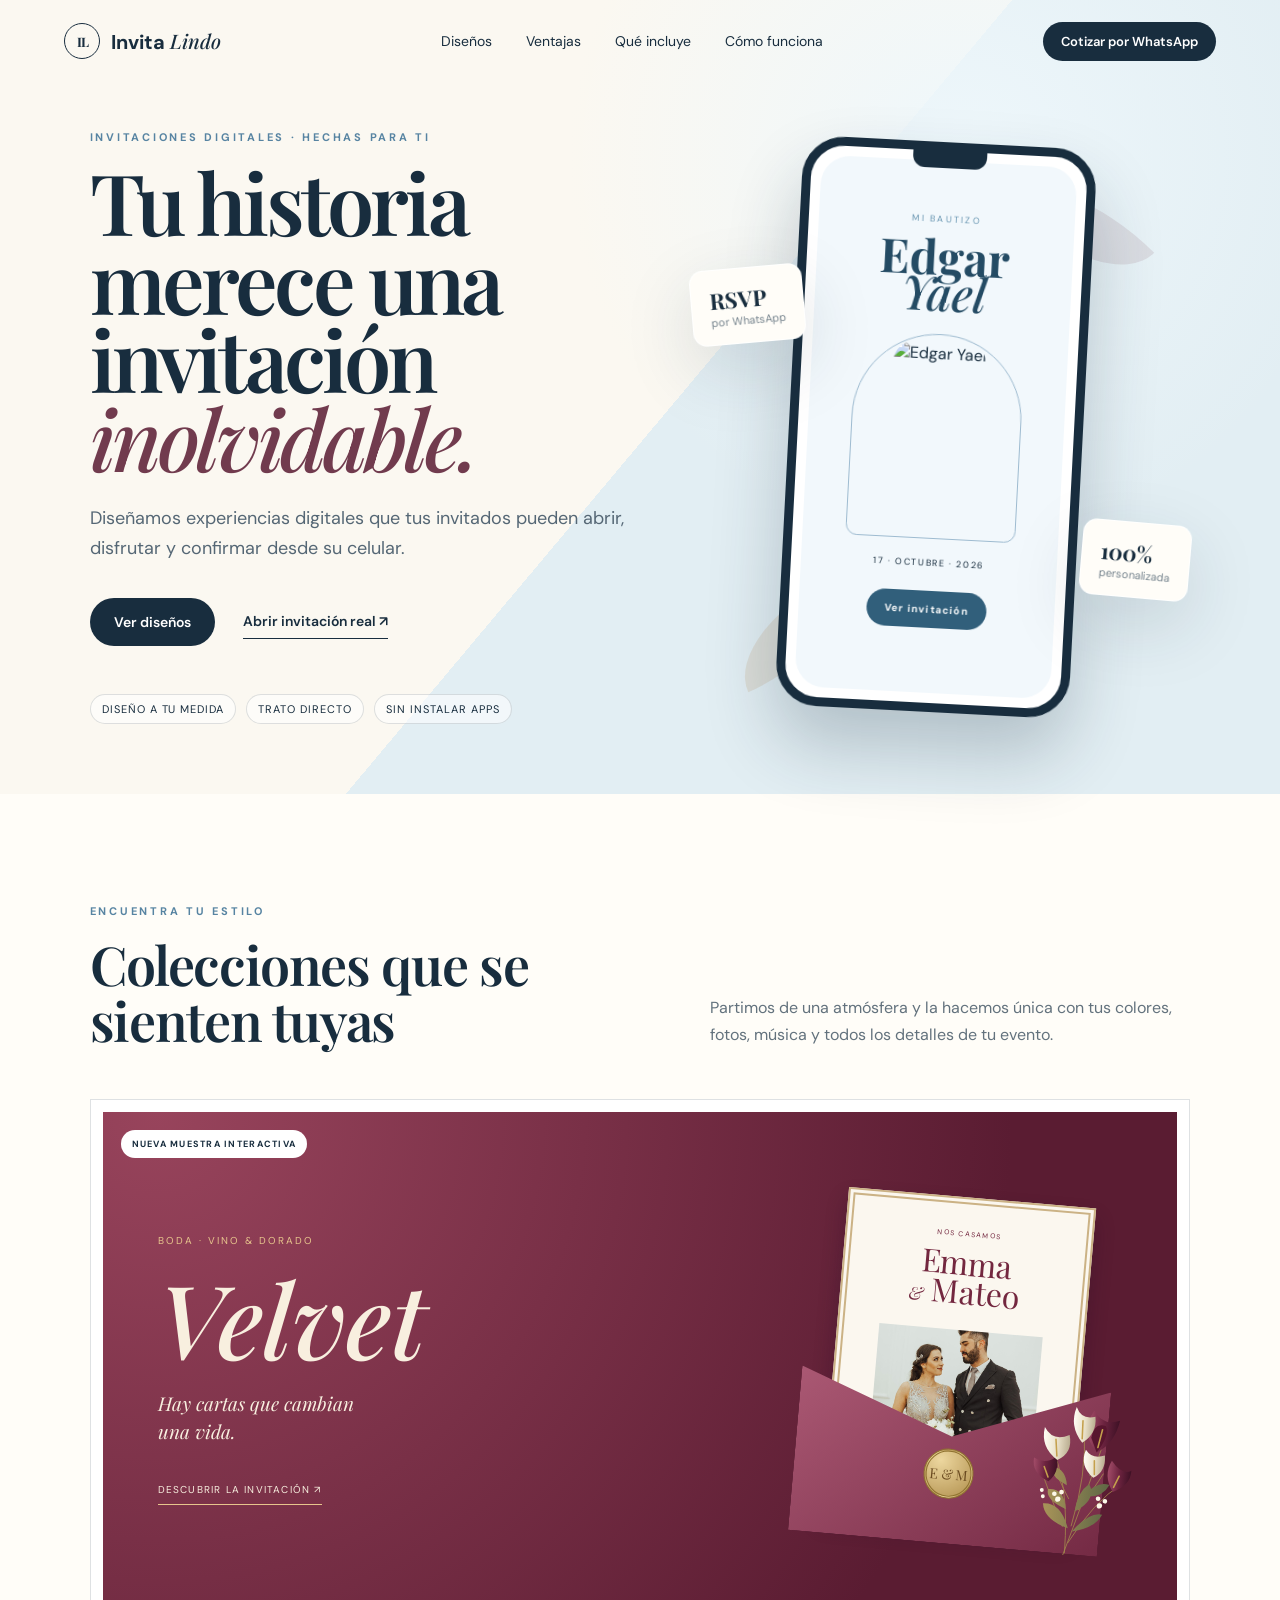
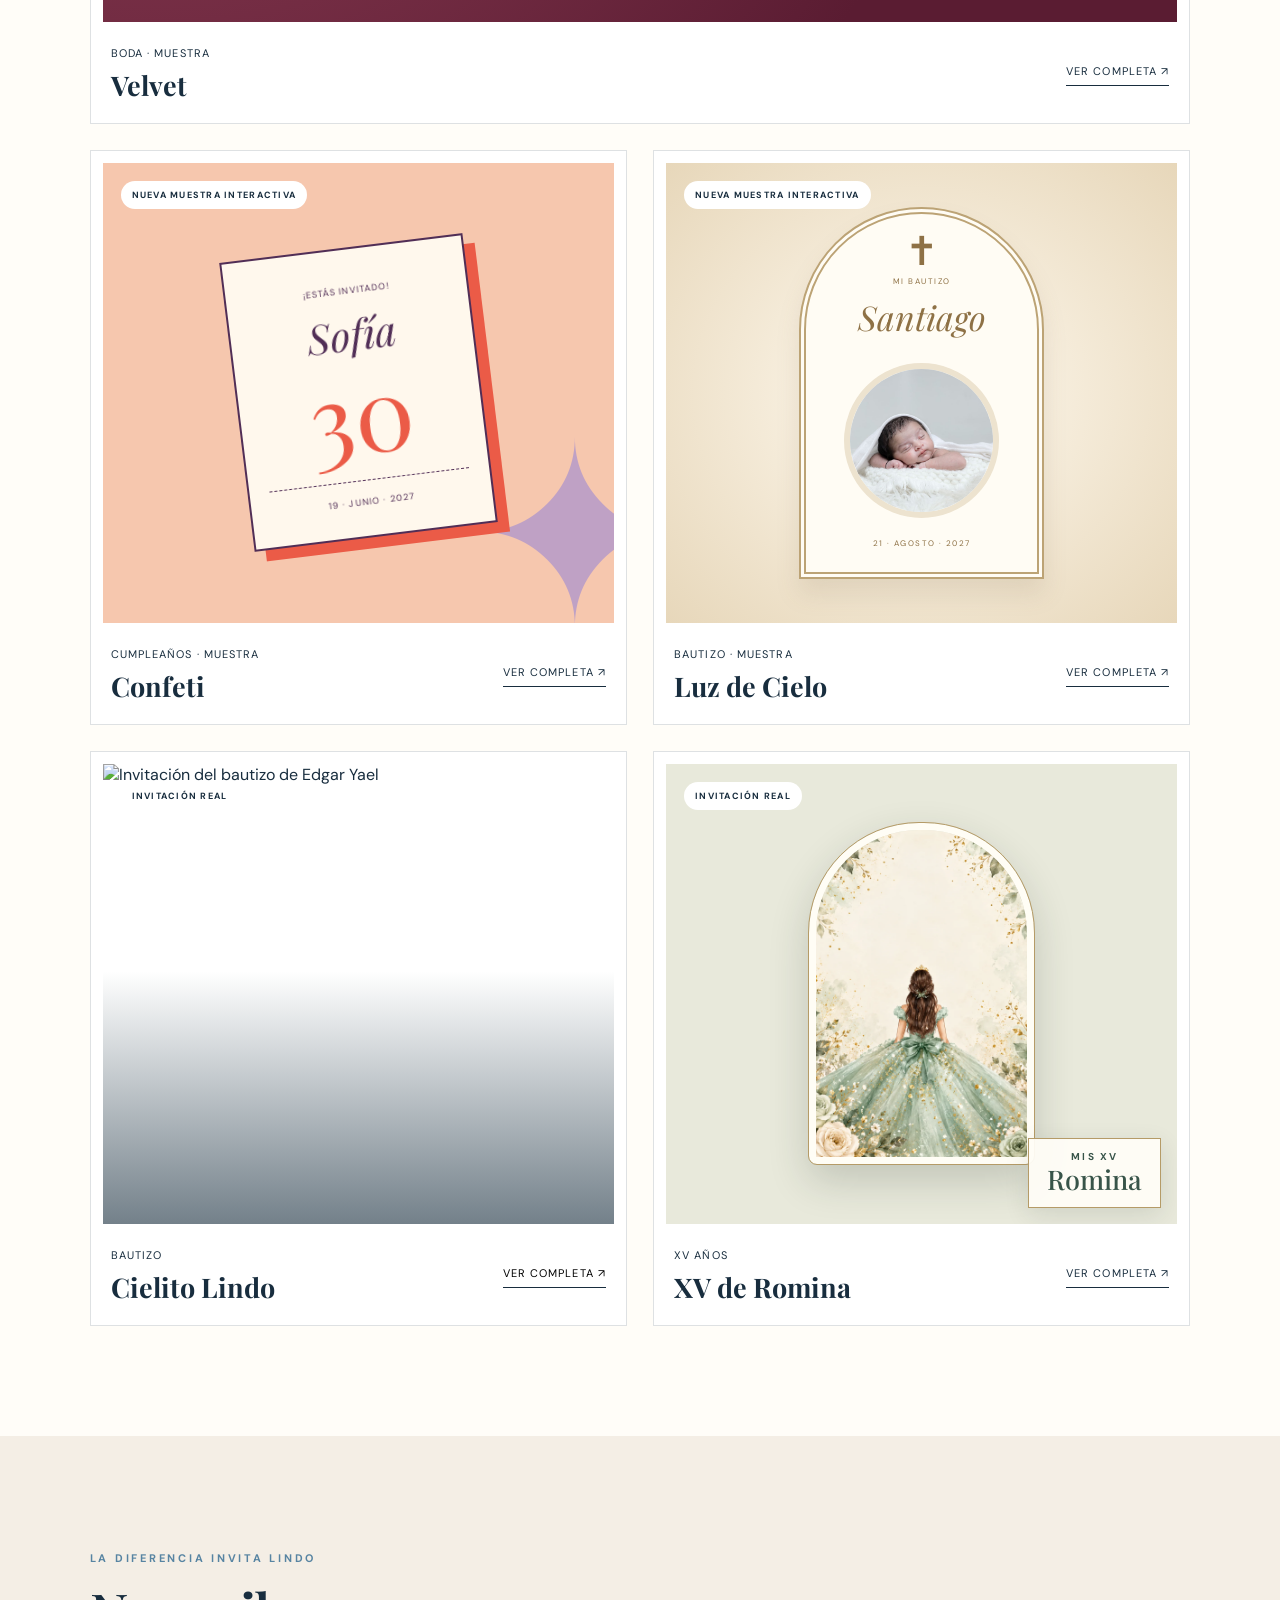
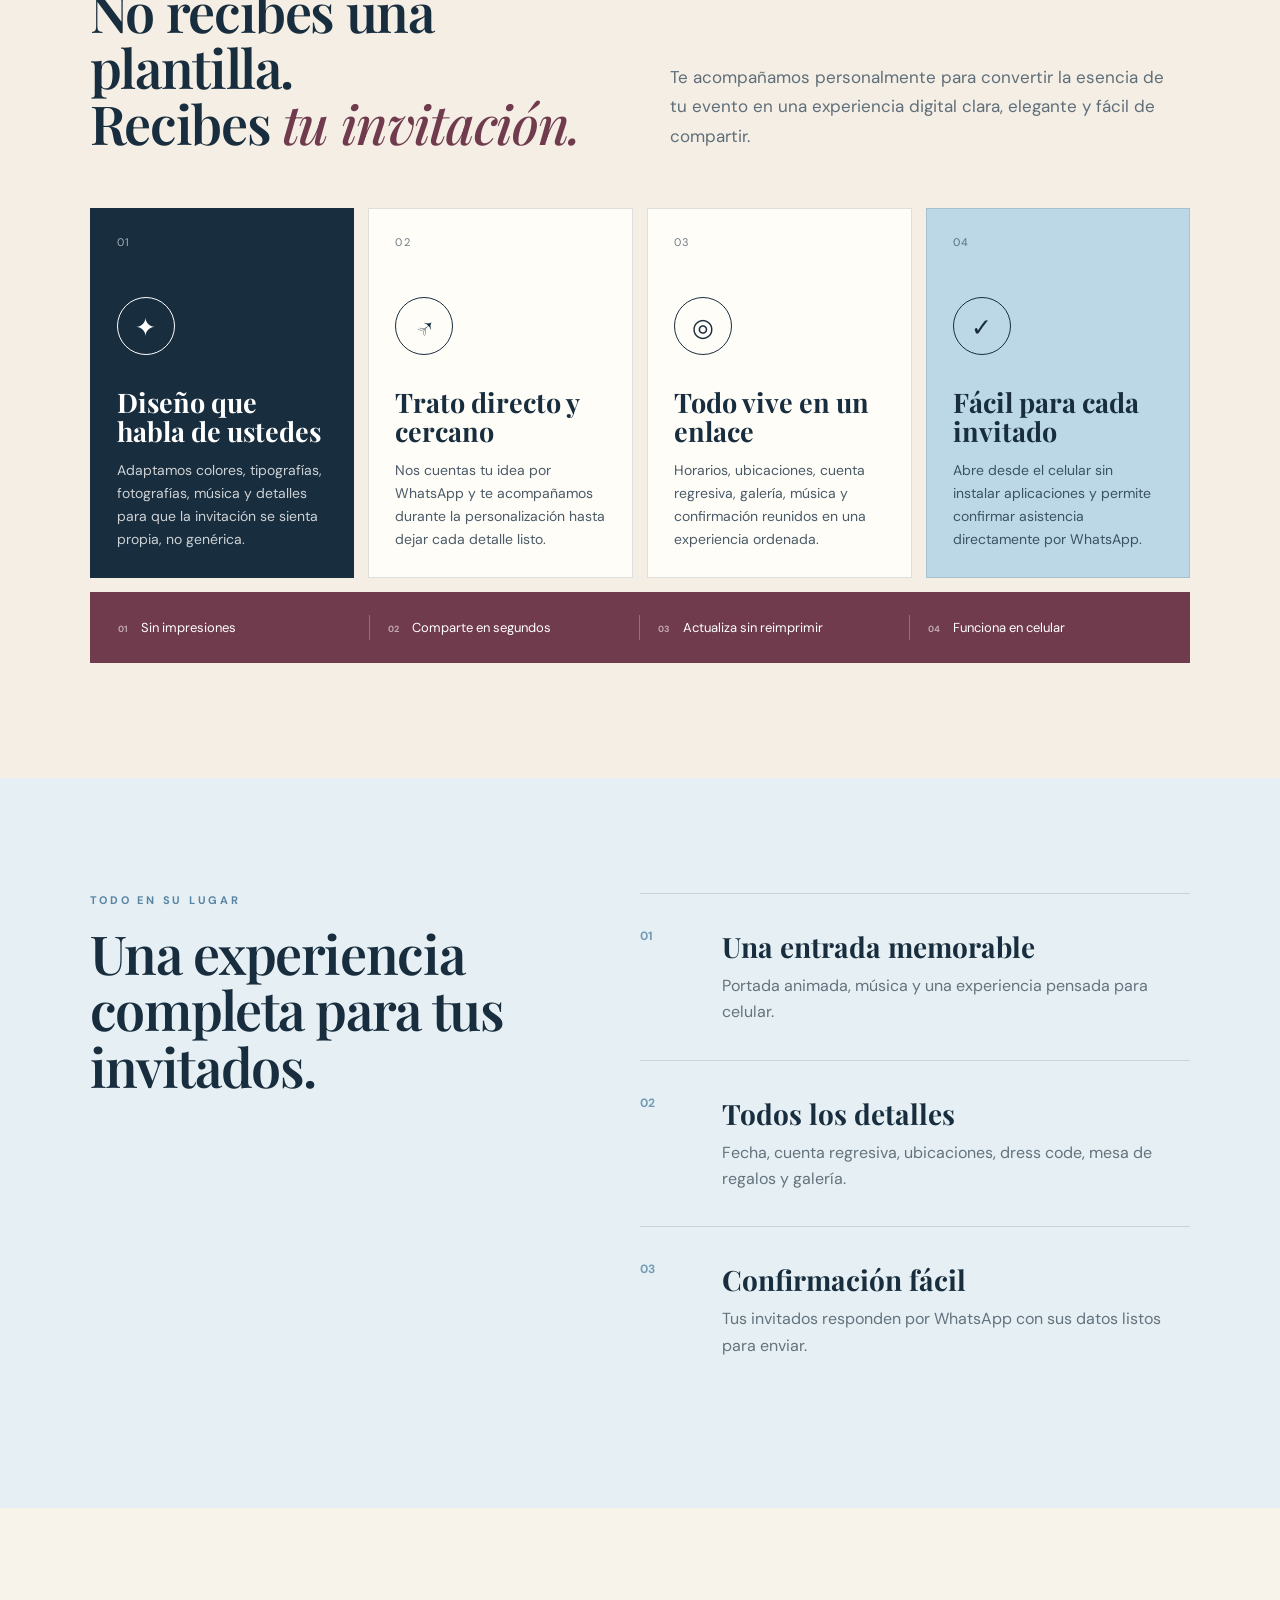
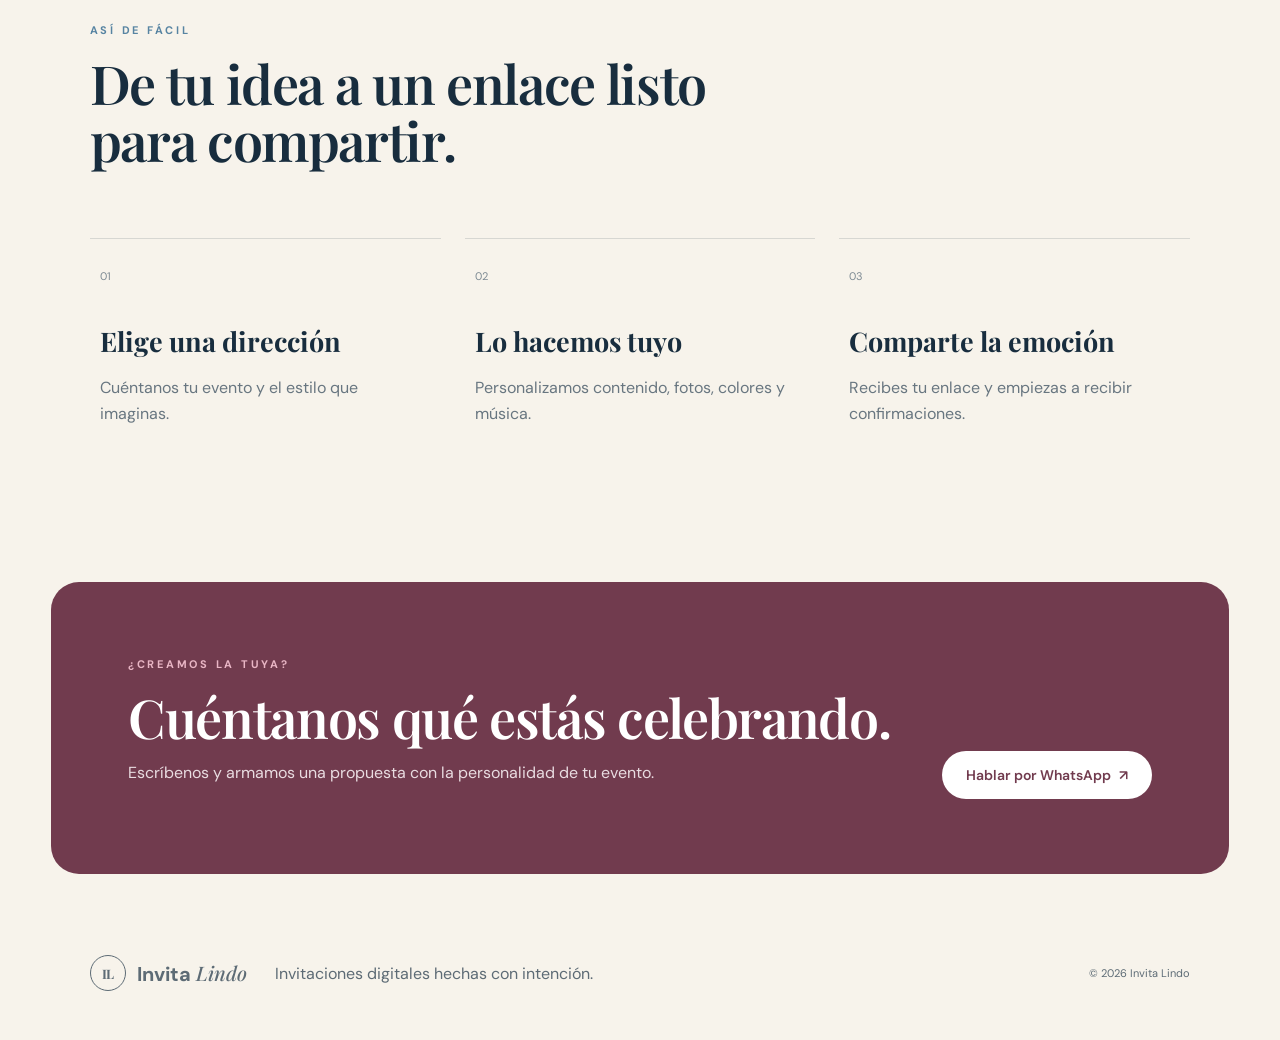
==== index.html @ 6ffdebc2 "Mejora contraste de la etiqueta del diseño Velvet" ====
<!doctype html>
<html lang="es">
<head>
  <meta charset="utf-8">
  <meta name="viewport" content="width=device-width, initial-scale=1">
  <meta name="description" content="Invita Lindo crea invitaciones digitales personalizadas para bodas, bautizos, XV años y celebraciones especiales.">
  <title>Invita Lindo · Invitaciones digitales</title>
  <link rel="icon" type="image/svg+xml" href="data:image/svg+xml,%3Csvg xmlns='http://www.w3.org/2000/svg' viewBox='0 0 64 64'%3E%3Crect width='64' height='64' rx='32' fill='%23182d3e'/%3E%3Cpath d='M20 17v30M27 17h17M27 47h17M36 17v30' stroke='%23f7f3eb' stroke-width='5' stroke-linecap='round'/%3E%3C/svg%3E">
  <link rel="preconnect" href="https://fonts.googleapis.com">
  <link rel="preconnect" href="https://fonts.gstatic.com" crossorigin>
  <link href="https://fonts.googleapis.com/css2?family=DM+Sans:wght@400;500;600;700&family=Playfair+Display:ital,wght@0,600;1,500&display=swap" rel="stylesheet">
  <link rel="stylesheet" href="./styles.css?v=20261027b">
</head>
<body>
  <header class="topbar">
    <a class="brand" href="#inicio" aria-label="Invita Lindo, inicio">
      <span class="brand-mark" aria-hidden="true">IL</span>
      <span>Invita <em>Lindo</em></span>
    </a>
    <nav aria-label="Navegación principal">
      <a href="#colecciones">Diseños</a>
      <a href="#ventajas">Ventajas</a>
      <a href="#incluye">Qué incluye</a>
      <a href="#proceso">Cómo funciona</a>
    </nav>
    <a class="button button-small" href="https://wa.me/527291767841?text=Hola%20Invita%20Lindo%2C%20quiero%20informaci%C3%B3n%20sobre%20una%20invitaci%C3%B3n%20digital" target="_blank" rel="noreferrer">Cotizar por WhatsApp</a>
  </header>

  <main id="inicio">
    <section class="hero" aria-labelledby="hero-title">
      <div class="hero-copy">
        <p class="eyebrow">INVITACIONES DIGITALES · HECHAS PARA TI</p>
        <h1 id="hero-title">Tu historia merece una invitación <em>inolvidable.</em></h1>
        <p class="hero-text">Diseñamos experiencias digitales que tus invitados pueden abrir, disfrutar y confirmar desde su celular.</p>
        <div class="hero-actions">
          <a class="button" href="#colecciones">Ver diseños</a>
          <a class="text-link" href="https://invitalindo.com/BautizoEdgarYael/" target="_blank" rel="noreferrer">Abrir invitación real <span>↗</span></a>
        </div>
        <div class="trust-row" aria-label="Características principales">
          <span>Diseño a tu medida</span><span>Trato directo</span><span>Sin instalar apps</span>
        </div>
      </div>

      <div class="hero-stage" aria-label="Vista previa de una invitación digital">
        <div class="petal petal-one"></div><div class="petal petal-two"></div>
        <div class="phone-card">
          <div class="phone-speaker"></div>
          <div class="invite-screen">
            <img src="https://invitalindo.com/imagenes/decoracion/esquina-izquierda.png" alt="" class="corner-art">
            <p>MI BAUTIZO</p>
            <h2>Edgar<br><em>Yael</em></h2>
            <div class="mini-photo"><img src="https://invitalindo.com/imagenes/edgar.jpg" alt="Edgar Yael"></div>
            <small>17 · OCTUBRE · 2026</small>
            <button type="button" data-open-preview>Ver invitación</button>
          </div>
        </div>
        <div class="floating-note note-one"><strong>RSVP</strong><span>por WhatsApp</span></div>
        <div class="floating-note note-two"><strong>100%</strong><span>personalizada</span></div>
      </div>
    </section>

    <section class="collections" id="colecciones" aria-labelledby="collections-title">
      <div class="section-heading">
        <div><p class="eyebrow">ENCUENTRA TU ESTILO</p><h2 id="collections-title">Colecciones que se sienten tuyas</h2></div>
        <p>Partimos de una atmósfera y la hacemos única con tus colores, fotos, música y todos los detalles de tu evento.</p>
      </div>

      <div class="lookbook expanded-lookbook">
        <article class="design-card sample-velvet-card">
          <a class="card-image velvet-catalog" href="./BodaVelvet.html" aria-label="Abrir muestra de boda Velvet">
            <span class="live-badge">NUEVA MUESTRA INTERACTIVA</span>
            <div class="velvet-catalog-copy"><span>BODA · VINO &amp; DORADO</span><h4>Velvet</h4><p>Hay cartas que cambian una vida.</p><span class="catalog-link">DESCUBRIR LA INVITACIÓN ↗</span></div>
            <div class="mini-envelope"><div class="mini-letter"><small>NOS CASAMOS</small><strong>Emma<br><i>&amp;</i> Mateo</strong><img src="./muestra-velvet-pareja.jpg" alt="Pareja de novios de muestra" loading="lazy"><small>20 · 11 · 2027</small></div><div class="mini-pocket"></div><span class="mini-seal">E &amp; M</span><img class="mini-flowers" src="./muestra-floral-velvet.svg" alt=""></div>
          </a>
          <div class="card-copy"><div><span>Boda · Muestra</span><h3>Velvet</h3></div><a href="./BodaVelvet.html">Ver completa <span>↗</span></a></div>
        </article>
        <article class="design-card">
          <a class="card-image confeti-catalog" href="./CumpleConfeti.html" aria-label="Abrir muestra de cumpleaños Confeti"><span class="live-badge">NUEVA MUESTRA INTERACTIVA</span><div class="catalog-birthday-ticket"><small>¡ESTÁS INVITADO!</small><strong>Sofía</strong><b>30</b><span>19 · JUNIO · 2027</span></div><span class="catalog-star" aria-hidden="true">✦</span></a>
          <div class="card-copy"><div><span>Cumpleaños · Muestra</span><h3>Confeti</h3></div><a href="./CumpleConfeti.html">Ver completa <span>↗</span></a></div>
        </article>
        <article class="design-card">
          <a class="card-image luz-catalog" href="./BautizoLuz.html" aria-label="Abrir muestra de bautizo Luz de Cielo"><span class="live-badge">NUEVA MUESTRA INTERACTIVA</span><div class="catalog-arch"><span class="catalog-cross">✝</span><small>MI BAUTIZO</small><strong>Santiago</strong><img src="./muestra-bautizo-bebe.jpg" alt="Bebé de muestra" loading="lazy"><small>21 · AGOSTO · 2027</small></div></a>
          <div class="card-copy"><div><span>Bautizo · Muestra</span><h3>Luz de Cielo</h3></div><a href="./BautizoLuz.html">Ver completa <span>↗</span></a></div>
        </article>
        <article class="design-card">
          <div class="card-image baptism-card"><img src="https://invitalindo.com/imagenes/galeria7.jpg" alt="Invitación del bautizo de Edgar Yael" loading="lazy"><span class="live-badge">INVITACIÓN REAL</span></div>
          <div class="card-copy"><div><span>Bautizo</span><h3>Cielito Lindo</h3></div><button type="button" data-open-preview aria-label="Ver invitación Cielito Lindo">Ver completa <span>↗</span></button></div>
        </article>
        <article class="design-card">
          <div class="card-image romina-card"><img src="/XVRomina/assets/quince-verde.webp" alt="Ilustración de quinceañera con vestido verde" loading="lazy"><span class="live-badge">INVITACIÓN REAL</span><div class="romina-card-title"><span>MIS XV</span><strong>Romina</strong></div></div>
          <div class="card-copy"><div><span>XV años</span><h3>XV de Romina</h3></div><a href="https://invitalindo.com/XVRomina/" target="_blank" rel="noreferrer">Ver completa <span>↗</span></a></div>
        </article>
      </div>
    </section>

    <section class="advantage-section" id="ventajas" aria-labelledby="advantages-title">
      <div class="advantage-heading">
        <p class="eyebrow">LA DIFERENCIA INVITA LINDO</p>
        <h2 id="advantages-title">No recibes una plantilla.<br>Recibes <em>tu invitación.</em></h2>
        <p>Te acompañamos personalmente para convertir la esencia de tu evento en una experiencia digital clara, elegante y fácil de compartir.</p>
      </div>

      <div class="advantage-grid">
        <article class="advantage-card advantage-dark">
          <span class="advantage-number">01</span>
          <div class="advantage-symbol" aria-hidden="true">✦</div>
          <h3>Diseño que habla de ustedes</h3>
          <p>Adaptamos colores, tipografías, fotografías, música y detalles para que la invitación se sienta propia, no genérica.</p>
        </article>
        <article class="advantage-card">
          <span class="advantage-number">02</span>
          <div class="advantage-symbol" aria-hidden="true">↗</div>
          <h3>Trato directo y cercano</h3>
          <p>Nos cuentas tu idea por WhatsApp y te acompañamos durante la personalización hasta dejar cada detalle listo.</p>
        </article>
        <article class="advantage-card">
          <span class="advantage-number">03</span>
          <div class="advantage-symbol" aria-hidden="true">◎</div>
          <h3>Todo vive en un enlace</h3>
          <p>Horarios, ubicaciones, cuenta regresiva, galería, música y confirmación reunidos en una experiencia ordenada.</p>
        </article>
        <article class="advantage-card advantage-blue">
          <span class="advantage-number">04</span>
          <div class="advantage-symbol" aria-hidden="true">✓</div>
          <h3>Fácil para cada invitado</h3>
          <p>Abre desde el celular sin instalar aplicaciones y permite confirmar asistencia directamente por WhatsApp.</p>
        </article>
      </div>

      <div class="benefit-ribbon" aria-label="Beneficios adicionales">
        <span><b>01</b> Sin impresiones</span>
        <span><b>02</b> Comparte en segundos</span>
        <span><b>03</b> Actualiza sin reimprimir</span>
        <span><b>04</b> Funciona en celular</span>
      </div>
    </section>

    <section class="features" id="incluye">
      <div class="feature-intro"><p class="eyebrow">TODO EN SU LUGAR</p><h2>Una experiencia completa para tus invitados.</h2></div>
      <div class="feature-list">
        <article><b>01</b><div><h3>Una entrada memorable</h3><p>Portada animada, música y una experiencia pensada para celular.</p></div></article>
        <article><b>02</b><div><h3>Todos los detalles</h3><p>Fecha, cuenta regresiva, ubicaciones, dress code, mesa de regalos y galería.</p></div></article>
        <article><b>03</b><div><h3>Confirmación fácil</h3><p>Tus invitados responden por WhatsApp con sus datos listos para enviar.</p></div></article>
      </div>
    </section>

    <section class="process" id="proceso">
      <p class="eyebrow">ASÍ DE FÁCIL</p><h2>De tu idea a un enlace listo para compartir.</h2>
      <ol><li><span>01</span><h3>Elige una dirección</h3><p>Cuéntanos tu evento y el estilo que imaginas.</p></li><li><span>02</span><h3>Lo hacemos tuyo</h3><p>Personalizamos contenido, fotos, colores y música.</p></li><li><span>03</span><h3>Comparte la emoción</h3><p>Recibes tu enlace y empiezas a recibir confirmaciones.</p></li></ol>
    </section>

    <section class="contact" id="contacto">
      <div><p class="eyebrow">¿CREAMOS LA TUYA?</p><h2>Cuéntanos qué estás celebrando.</h2><p>Escríbenos y armamos una propuesta con la personalidad de tu evento.</p></div>
      <a class="button button-light" href="https://wa.me/527291767841?text=Hola%20Invita%20Lindo%2C%20quiero%20crear%20mi%20invitaci%C3%B3n%20digital" target="_blank" rel="noreferrer">Hablar por WhatsApp <span>↗</span></a>
    </section>
  </main>

  <footer><a class="brand" href="#inicio"><span class="brand-mark">IL</span><span>Invita <em>Lindo</em></span></a><p>Invitaciones digitales hechas con intención.</p><small>© 2026 Invita Lindo</small></footer>

  <dialog id="preview-dialog" aria-label="Vista previa de invitación">
    <div class="dialog-bar"><div><strong>Cielito Lindo</strong><span>Muestra real · Bautizo</span></div><a href="https://invitalindo.com/BautizoEdgarYael/" target="_blank" rel="noreferrer">Abrir aparte ↗</a><button type="button" data-close-preview aria-label="Cerrar">×</button></div>
    <iframe src="https://invitalindo.com/BautizoEdgarYael/" title="Invitación de bautizo de Edgar Yael" loading="lazy"></iframe>
  </dialog>
  <script src="./app.js"></script>
</body>
</html>
---- styles.css ----
:root{--ink:#182d3e;--blue:#6f9fbd;--sky:#dcecf5;--cream:#f7f3eb;--paper:#fffdf8;--wine:#713b4e;--gold:#bd9161;--line:rgba(24,45,62,.14);--shadow:0 24px 70px rgba(24,45,62,.15)}
*{box-sizing:border-box}html{scroll-behavior:smooth}body{margin:0;background:var(--cream);color:var(--ink);font-family:"DM Sans",sans-serif}a{color:inherit;text-decoration:none}button{font:inherit}.topbar{height:82px;display:flex;align-items:center;justify-content:space-between;padding:0 clamp(24px,5vw,78px);position:absolute;top:0;left:0;right:0;z-index:10}.brand{display:flex;align-items:center;gap:11px;font-weight:700;font-size:20px}.brand em{font-family:"Playfair Display",serif;font-weight:500}.brand-mark{display:grid;place-items:center;width:36px;height:36px;border:1px solid currentColor;border-radius:50%;font-family:"Playfair Display",serif;font-size:13px;letter-spacing:-1px}.topbar nav{display:flex;gap:34px;font-size:14px}.topbar nav a{border-bottom:1px solid transparent;padding:8px 0}.topbar nav a:hover{border-color:var(--ink)}.button{display:inline-flex;justify-content:center;align-items:center;gap:8px;border:0;border-radius:999px;padding:15px 24px;background:var(--ink);color:white;font-weight:600;font-size:14px;cursor:pointer;transition:.25s}.button:hover{transform:translateY(-2px);box-shadow:0 10px 25px rgba(24,45,62,.18)}.button-small{padding:11px 18px;font-size:13px}.hero{min-height:760px;padding:130px clamp(24px,7vw,110px) 70px;display:grid;grid-template-columns:minmax(0,1.04fr) minmax(400px,.96fr);align-items:center;gap:40px;background:radial-gradient(circle at 75% 20%,#eef7fb 0,transparent 34%),linear-gradient(130deg,#fbf8f1 0 52%,#e2eef3 52%)}.hero-copy{max-width:670px}.eyebrow{margin:0 0 18px;font-size:11px;font-weight:700;letter-spacing:.25em;color:#5784a2}.hero h1{font-family:"Playfair Display",serif;font-size:clamp(54px,6.6vw,98px);line-height:.93;letter-spacing:-.045em;margin:0 0 28px;font-weight:600}.hero h1 em{color:var(--wine);font-weight:500}.hero-text{font-size:18px;line-height:1.65;max-width:560px;color:#556775}.hero-actions{display:flex;align-items:center;gap:28px;margin-top:34px}.text-link{font-weight:600;font-size:14px;border-bottom:1px solid var(--ink);padding:8px 0}.trust-row{display:flex;gap:10px;flex-wrap:wrap;margin-top:48px}.trust-row span{font-size:11px;letter-spacing:.09em;text-transform:uppercase;border:1px solid var(--line);border-radius:999px;padding:7px 11px;background:rgba(255,255,255,.55)}.hero-stage{min-height:570px;display:grid;place-items:center;position:relative}.phone-card{width:294px;height:570px;border:9px solid var(--ink);border-radius:42px;background:white;padding:10px;box-shadow:0 38px 70px rgba(24,45,62,.24);position:relative;transform:rotate(3deg);z-index:2}.phone-speaker{position:absolute;width:74px;height:17px;border-radius:0 0 12px 12px;background:var(--ink);top:0;left:50%;transform:translateX(-50%);z-index:4}.invite-screen{height:100%;overflow:hidden;border-radius:29px;background:#f2f8fc;text-align:center;padding:52px 22px 20px;position:relative}.corner-art{position:absolute;left:-60px;top:-45px;width:180px}.invite-screen>p{font-size:9px;letter-spacing:.25em;margin:0 0 13px;color:#6694b0}.invite-screen h2{font-family:"Playfair Display",serif;font-size:47px;line-height:.77;margin:0;color:#244b64}.invite-screen h2 em{font-weight:500}.mini-photo{width:170px;height:205px;margin:24px auto 18px;padding:8px;border-radius:90px 90px 12px 12px;border:1px solid #9ebbd0}.mini-photo img{width:100%;height:100%;object-fit:cover;border-radius:82px 82px 7px 7px}.invite-screen small{display:block;font-size:9px;letter-spacing:.18em}.invite-screen button{border:0;border-radius:999px;background:#315f7b;color:white;font-size:10px;font-weight:700;letter-spacing:.12em;padding:12px 18px;margin-top:22px;cursor:pointer}.floating-note{position:absolute;background:var(--paper);border:1px solid rgba(255,255,255,.9);box-shadow:var(--shadow);padding:15px 18px;border-radius:14px;z-index:3}.floating-note strong,.floating-note span{display:block}.floating-note strong{font-family:"Playfair Display",serif;font-size:22px}.floating-note span{font-size:11px;color:#74828c}.note-one{left:2%;top:22%;transform:rotate(-5deg)}.note-two{right:0;bottom:20%;transform:rotate(5deg)}.petal{position:absolute;width:140px;height:70px;border-radius:100% 0 100% 0;background:rgba(113,59,78,.12)}.petal-one{top:9%;right:8%;transform:rotate(45deg)}.petal-two{bottom:8%;left:9%;transform:rotate(-25deg);background:rgba(189,145,97,.18)}
.collections{padding:110px clamp(24px,7vw,110px);background:var(--paper)}.section-heading{display:flex;justify-content:space-between;align-items:end;gap:60px;margin-bottom:50px}.section-heading h2,.advantage-heading h2,.features h2,.process h2,.contact h2{font-family:"Playfair Display",serif;font-size:clamp(38px,4.2vw,62px);line-height:1.05;margin:0;font-weight:600;letter-spacing:-.025em}.section-heading>p{max-width:480px;line-height:1.7;color:#63727d;margin:0}.lookbook{display:grid;grid-template-columns:1.25fr .75fr;gap:24px}.design-card{background:#fff;border:1px solid var(--line);padding:12px}.card-image{height:360px;position:relative;overflow:hidden}.card-featured{grid-row:span 2}.card-featured .card-image{height:765px}.baptism-card:after{content:"";position:absolute;inset:0;background:linear-gradient(180deg,transparent 45%,rgba(22,44,60,.6))}.baptism-card img{width:100%;height:100%;object-fit:cover}.live-badge{position:absolute;top:18px;left:18px;background:white;border-radius:999px;padding:8px 11px;font-size:9px;font-weight:700;letter-spacing:.14em;z-index:2}.wedding-card{background:linear-gradient(145deg,#efe4d5,#fdfbf7);display:flex;flex-direction:column;justify-content:center;align-items:center;color:#553c31}.monogram{font-family:"Playfair Display",serif;font-size:64px;letter-spacing:.04em}.monogram i{font-size:31px;color:#9a6d58}.wedding-card p{font-family:"Playfair Display",serif;font-style:italic}.date-pill{position:absolute;bottom:22px;border-top:1px solid #8c6f5e;border-bottom:1px solid #8c6f5e;padding:8px 20px;font-size:10px;letter-spacing:.22em}.quince-card{background:linear-gradient(135deg,#17283a,#4b294c);display:grid;place-content:center;text-align:center;color:#f4c6bd}.quince-card p{letter-spacing:.28em;font-size:10px}.quince-card h4{font-family:"Playfair Display",serif;font-style:italic;font-size:62px;font-weight:500;margin:2px}.quince-card small{color:white}.flower{position:absolute;width:150px;height:150px;border:1px solid rgba(246,196,186,.35);border-radius:50%}.flower:before,.flower:after{content:"";position:absolute;inset:20px;border:inherit;border-radius:50%}.flower-a{left:-55px;top:-30px}.flower-b{right:-60px;bottom:-45px}.card-wide{grid-column:1/-1}.card-wide .card-image{height:430px}.celebration-card{background:#f5c449;color:#182d3e;padding:55px 7%;display:flex;align-items:center}.celebration-card:after{content:"★";position:absolute;font-size:320px;right:4%;top:-70px;color:#e94d4e;transform:rotate(12deg)}.celebration-copy{position:relative;z-index:2}.celebration-copy p{font-size:11px;letter-spacing:.2em;font-weight:700}.celebration-copy h4{font-family:"Playfair Display",serif;font-size:70px;line-height:.9;margin:16px 0}.celebration-copy span{font-size:14px}.ticket{position:absolute;right:7%;bottom:35px;z-index:3;background:var(--ink);color:white;padding:15px 23px;border-radius:999px;font-weight:700;transform:rotate(-6deg)}.card-copy{display:flex;align-items:center;justify-content:space-between;padding:19px 8px 8px}.card-copy span,.card-copy a,.card-copy button{font-size:11px;letter-spacing:.1em;text-transform:uppercase}.card-copy h3{font-family:"Playfair Display",serif;font-size:27px;margin:5px 0 0}.card-copy button{border:0;background:none;cursor:pointer;border-bottom:1px solid var(--ink);padding:7px 0}.card-copy a{border-bottom:1px solid var(--ink);padding:7px 0}
.advantage-section{padding:115px clamp(24px,7vw,110px);background:#f4eee5}.advantage-heading{display:grid;grid-template-columns:1fr 1fr;column-gap:60px;align-items:end;margin-bottom:56px}.advantage-heading .eyebrow{grid-column:1/-1}.advantage-heading h2 em{color:var(--wine);font-weight:500}.advantage-heading>p:last-child{max-width:500px;margin:0;color:#5f6e78;line-height:1.75;font-size:17px}.advantage-grid{display:grid;grid-template-columns:repeat(4,1fr);gap:14px}.advantage-card{min-height:370px;padding:26px;display:flex;flex-direction:column;background:var(--paper);border:1px solid var(--line)}.advantage-dark{background:var(--ink);color:white}.advantage-blue{background:#bcd8e7}.advantage-number{font-size:11px;letter-spacing:.13em;opacity:.62}.advantage-symbol{width:58px;height:58px;display:grid;place-items:center;border:1px solid currentColor;border-radius:50%;font-family:"Playfair Display",serif;font-size:25px;margin:48px 0 auto}.advantage-card h3{font-family:"Playfair Display",serif;font-size:27px;line-height:1.08;margin:28px 0 12px}.advantage-card p{font-size:14px;line-height:1.65;margin:0;opacity:.78}.benefit-ribbon{margin-top:14px;background:var(--wine);color:white;display:grid;grid-template-columns:repeat(4,1fr);padding:23px 10px}.benefit-ribbon span{font-size:13px;padding:4px 18px;border-right:1px solid rgba(255,255,255,.25)}.benefit-ribbon span:last-child{border:0}.benefit-ribbon b{font-size:9px;margin-right:10px;opacity:.55}
.features{display:grid;grid-template-columns:.9fr 1.1fr;gap:100px;padding:115px clamp(24px,7vw,110px);background:#e6f0f4}.feature-intro{position:sticky;top:50px;align-self:start}.feature-list article{display:grid;grid-template-columns:60px 1fr;gap:22px;border-top:1px solid var(--line);padding:34px 0}.feature-list b{color:#739bb3;font-size:12px}.feature-list h3{font-family:"Playfair Display",serif;font-size:28px;margin:0 0 8px}.feature-list p{margin:0;color:#63727d;line-height:1.65}.process{padding:115px clamp(24px,7vw,110px)}.process>h2{max-width:700px}.process ol{list-style:none;padding:0;margin:70px 0 0;display:grid;grid-template-columns:repeat(3,1fr);gap:24px;counter-reset:item}.process li{border-top:1px solid var(--line);padding:25px 10px}.process li span{font-size:11px;color:#7d8a93}.process li h3{font-family:"Playfair Display",serif;font-size:27px;margin:38px 0 10px}.process li p{color:#687680;line-height:1.6}.contact{margin:0 clamp(18px,4vw,64px) 48px;padding:75px clamp(28px,6vw,90px);border-radius:28px;background:var(--wine);color:white;display:flex;align-items:end;justify-content:space-between;gap:45px}.contact .eyebrow{color:#e9b6c5}.contact p:last-child{color:#e9dce1;font-size:16px}.button-light{background:white;color:var(--wine);white-space:nowrap}footer{padding:25px clamp(24px,7vw,110px) 40px;display:flex;align-items:center;gap:28px;color:#5d6b75}footer p{margin-right:auto}footer small{font-size:11px}
dialog{width:min(1100px,94vw);height:min(850px,92vh);padding:0;border:0;border-radius:24px;box-shadow:0 40px 100px rgba(10,25,35,.35);overflow:hidden}dialog::backdrop{background:rgba(10,25,35,.72);backdrop-filter:blur(8px)}.dialog-bar{height:66px;display:flex;align-items:center;gap:20px;padding:0 18px 0 24px;background:#fff}.dialog-bar div{margin-right:auto}.dialog-bar strong,.dialog-bar span{display:block}.dialog-bar span{font-size:11px;color:#76838c}.dialog-bar a{font-size:12px;font-weight:700;border-bottom:1px solid}.dialog-bar button{width:36px;height:36px;border:1px solid var(--line);border-radius:50%;background:white;font-size:26px;cursor:pointer}dialog iframe{border:0;width:100%;height:calc(100% - 66px);background:#eef7fb}
@media(max-width:900px){.topbar nav{display:none}.topbar .button-small{display:none}.hero{grid-template-columns:1fr;padding-top:120px}.hero-copy{text-align:center;margin:auto}.hero-text{margin-left:auto;margin-right:auto}.hero-actions,.trust-row{justify-content:center}.hero-stage{min-height:610px}.lookbook{grid-template-columns:1fr}.card-featured{grid-row:auto}.card-featured .card-image{height:620px}.card-wide{grid-column:auto}.advantage-heading{grid-template-columns:1fr;gap:24px}.advantage-grid{grid-template-columns:repeat(2,1fr)}.benefit-ribbon{grid-template-columns:repeat(2,1fr)}.benefit-ribbon span:nth-child(2){border-right:0}.features{grid-template-columns:1fr;gap:55px}.feature-intro{position:static}.contact{align-items:flex-start;flex-direction:column}}
@media(max-width:600px){.topbar{height:70px;padding:0 18px}.hero{padding:105px 20px 55px;background:linear-gradient(180deg,#fbf8f1 0 48%,#e2eef3 48%)}.hero h1{font-size:51px}.hero-text{font-size:16px}.hero-actions{flex-direction:column;gap:12px}.trust-row{margin-top:32px}.hero-stage{min-height:560px}.phone-card{width:265px;height:525px}.note-one{left:-4%;top:17%}.note-two{right:-3%;bottom:12%}.collections,.advantage-section,.features,.process{padding:80px 18px}.section-heading{align-items:start;flex-direction:column;gap:20px}.card-featured .card-image,.card-image{height:480px}.card-wide .card-image{height:430px}.celebration-copy h4{font-size:49px}.celebration-card:after{font-size:230px;right:-35%}.advantage-grid{grid-template-columns:1fr}.advantage-card{min-height:330px}.benefit-ribbon{grid-template-columns:1fr;padding:10px 18px}.benefit-ribbon span{border-right:0;border-bottom:1px solid rgba(255,255,255,.25);padding:15px 4px}.benefit-ribbon span:last-child{border-bottom:0}.process ol{grid-template-columns:1fr;margin-top:40px}.process li h3{margin-top:20px}.contact{padding:55px 28px;margin:0 10px 30px;border-radius:22px}.contact .button{width:100%}footer{flex-wrap:wrap}footer p{width:100%;margin:0;order:3}.dialog-bar a{display:none}}
/* Muestra real de los XV de Romina */
.romina-card{background:#e8e9db url('https://invitalindo.com/XVRomina/assets/floral.png') center/cover no-repeat;display:flex;align-items:center;justify-content:center;padding:22px}
.romina-card>img{width:min(64%,225px);height:82%;object-fit:cover;object-position:center 24%;border:7px solid #fffdf5;outline:1px solid #b59b67;border-radius:110px 110px 8px 8px;box-shadow:0 16px 40px rgba(37,51,41,.2)}
.romina-card-title{position:absolute;bottom:16px;right:16px;background:rgba(255,253,247,.94);border:1px solid #b59b67;color:#385449;padding:11px 18px;text-align:center;box-shadow:0 7px 24px rgba(37,51,41,.12)}
.romina-card-title span{display:block;letter-spacing:.22em;font-size:10px;font-weight:700}
.romina-card-title strong{display:block;font-family:'Playfair Display',serif;font-size:27px;font-weight:500;line-height:1.2}

/* Colección interactiva · octubre 2026 */
.expanded-lookbook{grid-template-columns:repeat(2,minmax(0,1fr));gap:26px}.expanded-lookbook .card-image{display:block;height:460px}.expanded-lookbook .sample-velvet-card{grid-column:1/-1}.expanded-lookbook .sample-velvet-card .card-image{height:510px}.velvet-catalog{position:relative;background:radial-gradient(circle at 5% 0,#98445c,#5a1c32 75%);color:#f8efdf;display:flex!important;align-items:center;justify-content:space-around;padding:50px 55px;gap:30px}.velvet-catalog-copy{z-index:2;flex:1}.velvet-catalog-copy>span:first-child{font-size:10px;letter-spacing:.2em;color:#e7c58d}.velvet-catalog-copy h4{font-family:'Playfair Display',serif;font-size:clamp(65px,8vw,110px);font-style:italic;font-weight:500;line-height:1;margin:18px 0}.velvet-catalog-copy p{font-family:'Playfair Display',serif;font-style:italic;font-size:19px;max-width:220px;line-height:1.5}.catalog-link{display:inline-block;border-bottom:1px solid #e7c58d;padding:8px 0;margin-top:10px;font-size:10px;letter-spacing:.12em}.mini-envelope{width:310px;min-width:270px;height:335px;position:relative;transform:rotate(5deg);margin:20px 10px 0 0}.mini-letter{position:absolute;left:10%;right:10%;height:325px;top:-12px;background:#fbf7ef;color:#73273f;padding:25px 20px;text-align:center;border:7px double #cbb285;box-shadow:0 12px 20px #260b2550}.mini-letter small{display:block;font-size:7px;letter-spacing:.18em}.mini-letter strong{display:block;font:32px/.9 'Playfair Display',serif;margin:10px 0}.mini-letter strong i{font-size:18px}.mini-letter img{width:85%;height:120px;object-fit:cover;margin:14px auto}.mini-pocket{position:absolute;bottom:0;width:100%;height:165px;clip-path:polygon(0 0,50% 35%,100% 0,100% 100%,0 100%);background:linear-gradient(140deg,#aa5873,#742a44);filter:drop-shadow(0 12px 15px #25091f)}.mini-seal{position:absolute;bottom:45px;left:calc(50% - 25px);width:50px;height:50px;border-radius:50%;border:3px double #8f722f;background:radial-gradient(circle at 30% 20%,#edd79f,#b2914f);color:#6a4a20;display:grid;place-items:center;font:14px 'Playfair Display',serif}.mini-flowers{position:absolute;width:115px!important;height:170px!important;right:-35px;bottom:-5px;object-fit:contain!important}.confeti-catalog{background:#f6c7ae;display:grid!important;place-items:center;position:relative}.catalog-birthday-ticket{background:#fff8ed;transform:rotate(-7deg);border:2px solid #512e56;box-shadow:11px 11px 0 #eb5b47;width:245px;padding:28px 20px;text-align:center;position:relative;z-index:2;color:#512e56}.catalog-birthday-ticket small{font-size:9px;letter-spacing:.12em}.catalog-birthday-ticket strong{font:italic 41px 'Playfair Display',serif;display:block;margin:8px 0}.catalog-birthday-ticket b{font:100px/.9 'Playfair Display',serif;display:block;color:#eb5b47}.catalog-birthday-ticket span{display:block;border-top:1px dashed #512e56;padding-top:15px;margin-top:22px;font-size:9px;letter-spacing:.13em}.catalog-star{font-size:250px;line-height:1;color:#bfa1c5;position:absolute;right:-65px;bottom:-40px}.luz-catalog{background:radial-gradient(ellipse at center,#fffaf0,#e7d7ba);display:grid!important;place-items:center}.catalog-arch{width:245px;border:7px double #bca375;border-radius:140px 140px 0 0;padding:14px 20px 24px;background:#fffcf4;text-align:center;color:#8e7145;box-shadow:0 15px 25px #75624322}.catalog-arch .catalog-cross{display:block;font:40px/1.2 Georgia}.catalog-arch small{display:block;font-size:8px;letter-spacing:.18em}.catalog-arch strong{font:italic 34px 'Playfair Display',serif;display:block;margin:8px 0}.catalog-arch img{width:155px;height:155px;object-fit:cover;border-radius:50%;border:6px solid #ede3cf;margin:15px auto}.expanded-lookbook .romina-card{display:flex}.expanded-lookbook .baptism-card img{width:100%;height:100%;object-fit:cover}
@media(max-width:700px){.expanded-lookbook{grid-template-columns:1fr}.expanded-lookbook .sample-velvet-card{grid-column:auto}.expanded-lookbook .sample-velvet-card .card-image{height:640px}.velvet-catalog{flex-direction:column;padding:60px 20px 35px;gap:0}.velvet-catalog-copy{text-align:center;flex:none}.velvet-catalog-copy h4{font-size:65px;margin:8px 0}.velvet-catalog-copy p{display:none}.catalog-link{margin:0;font-size:9px}.mini-envelope{transform:rotate(4deg) scale(.86);margin:20px 0 0;width:300px;min-width:0}.expanded-lookbook .card-image{height:430px}.card-copy{gap:14px}.card-copy h3{font-size:25px}.card-copy a,.card-copy button{white-space:nowrap;font-size:10px}}

.velvet-catalog .live-badge{color:#182d3e}
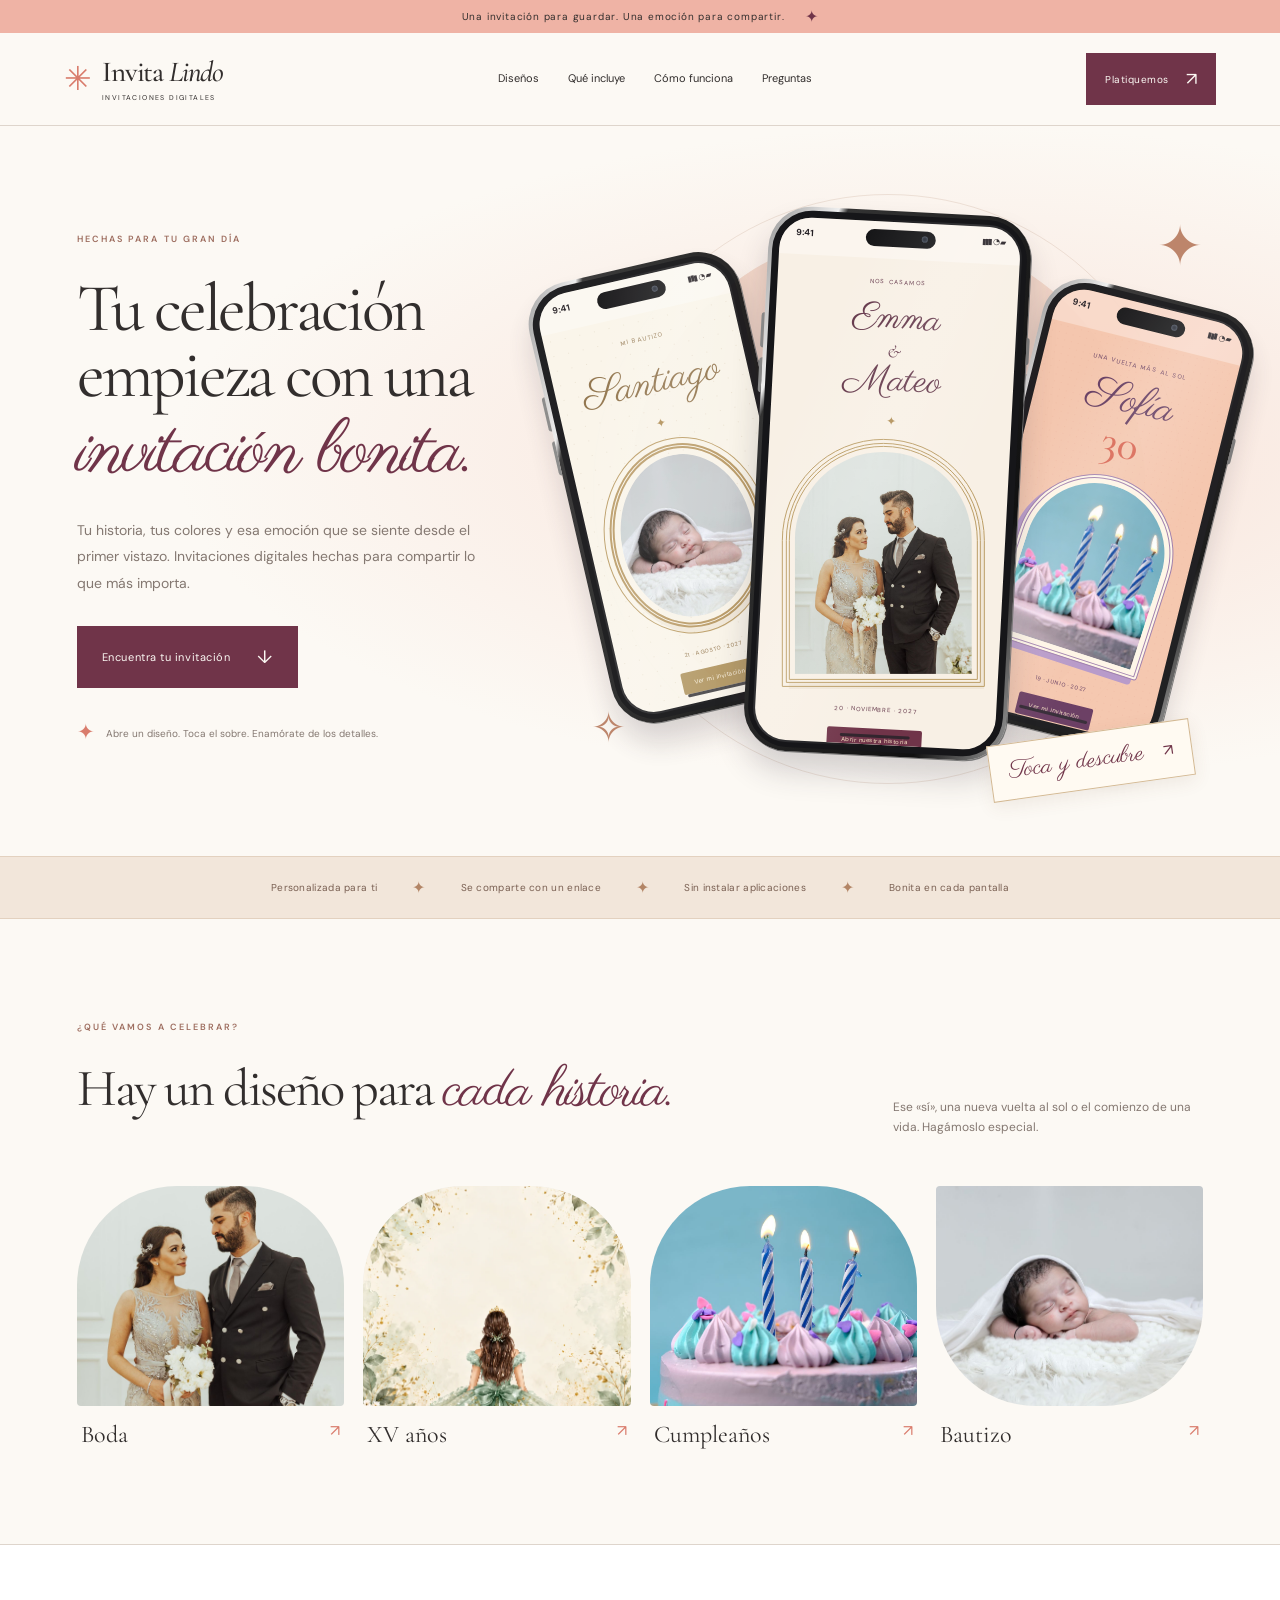
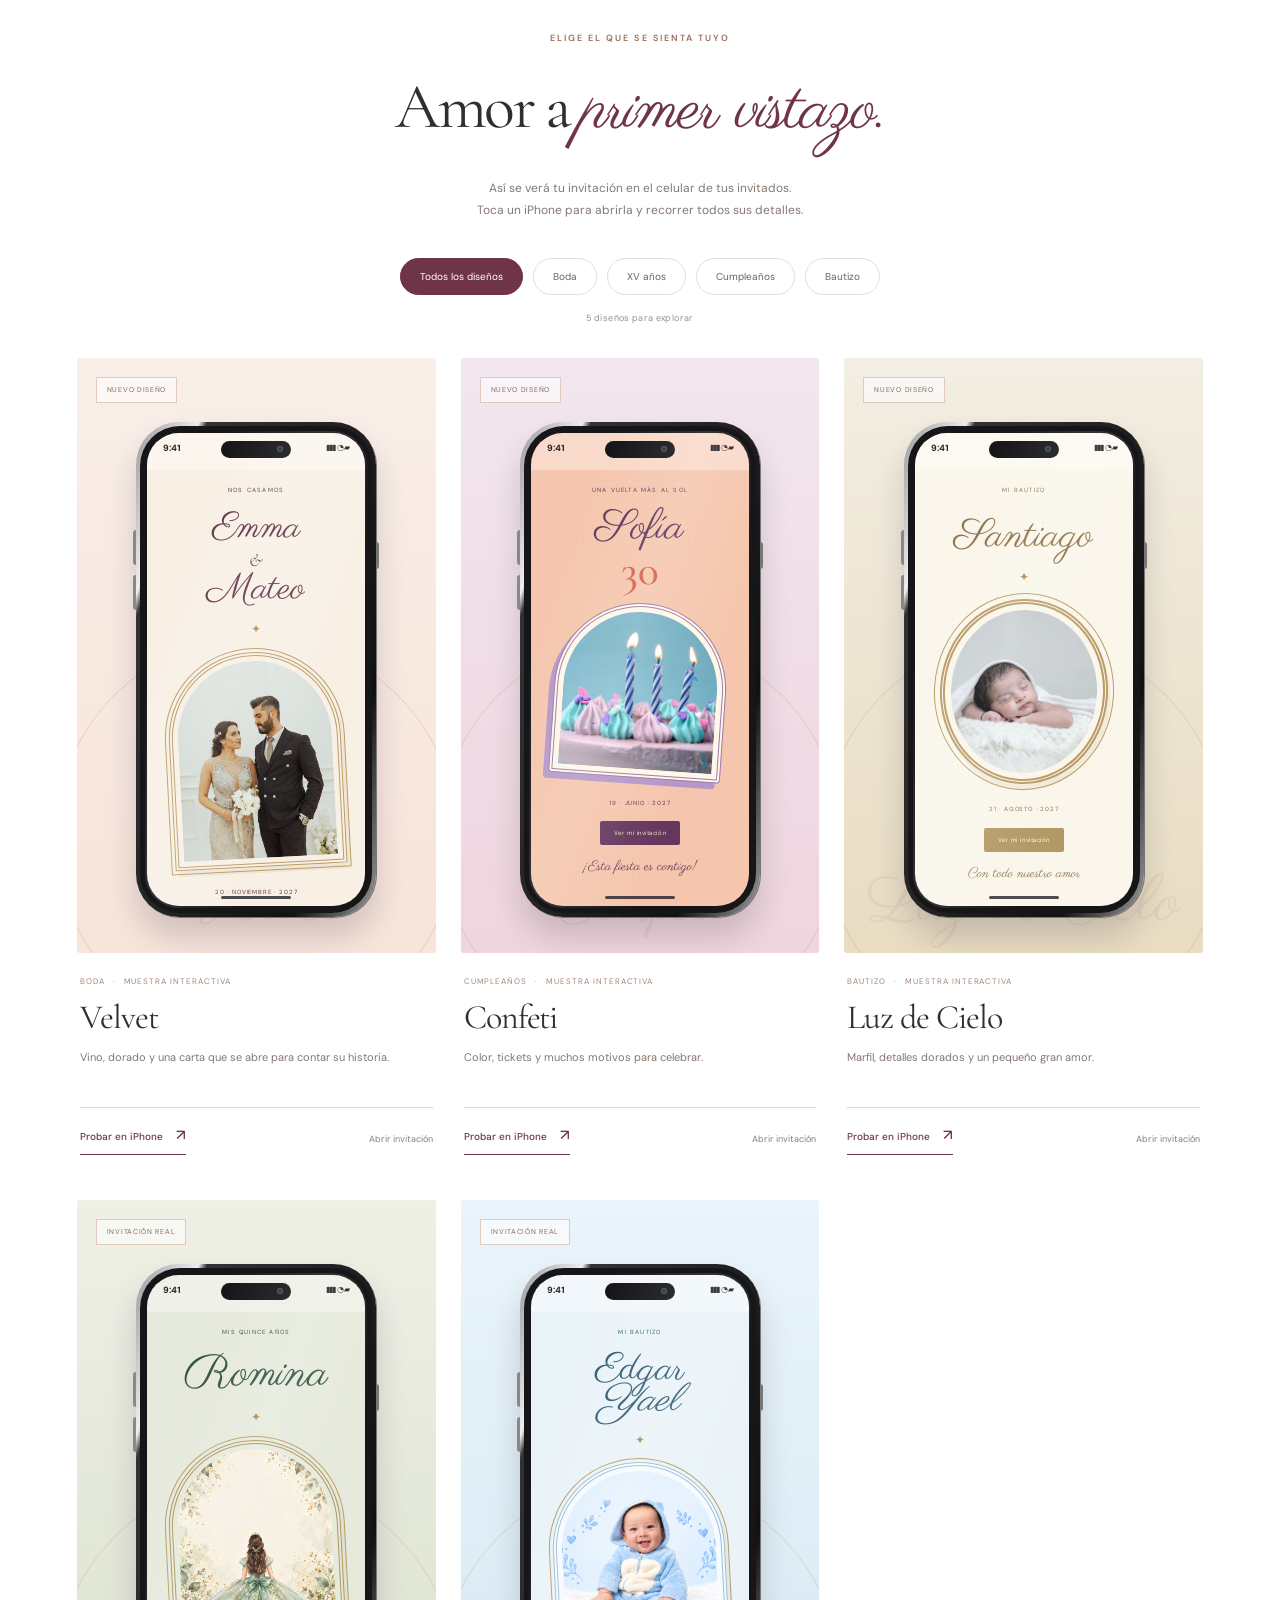
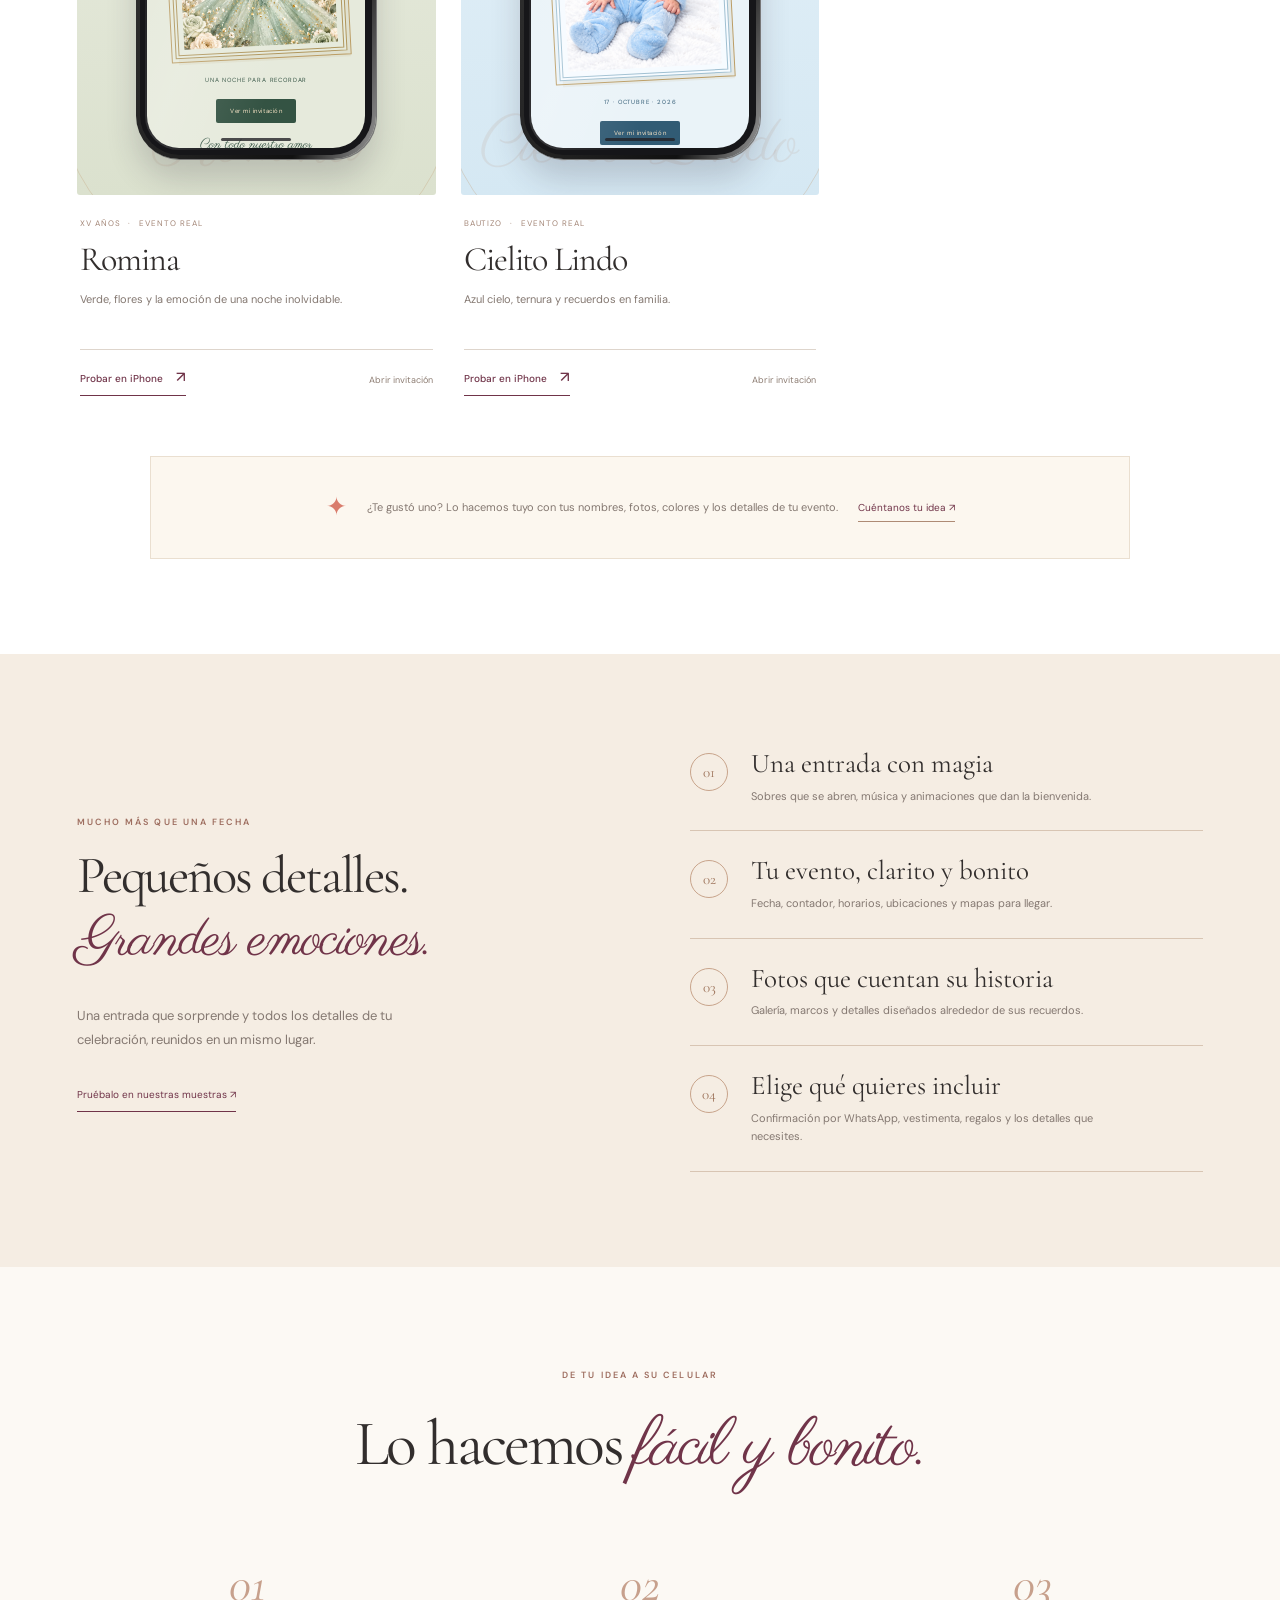
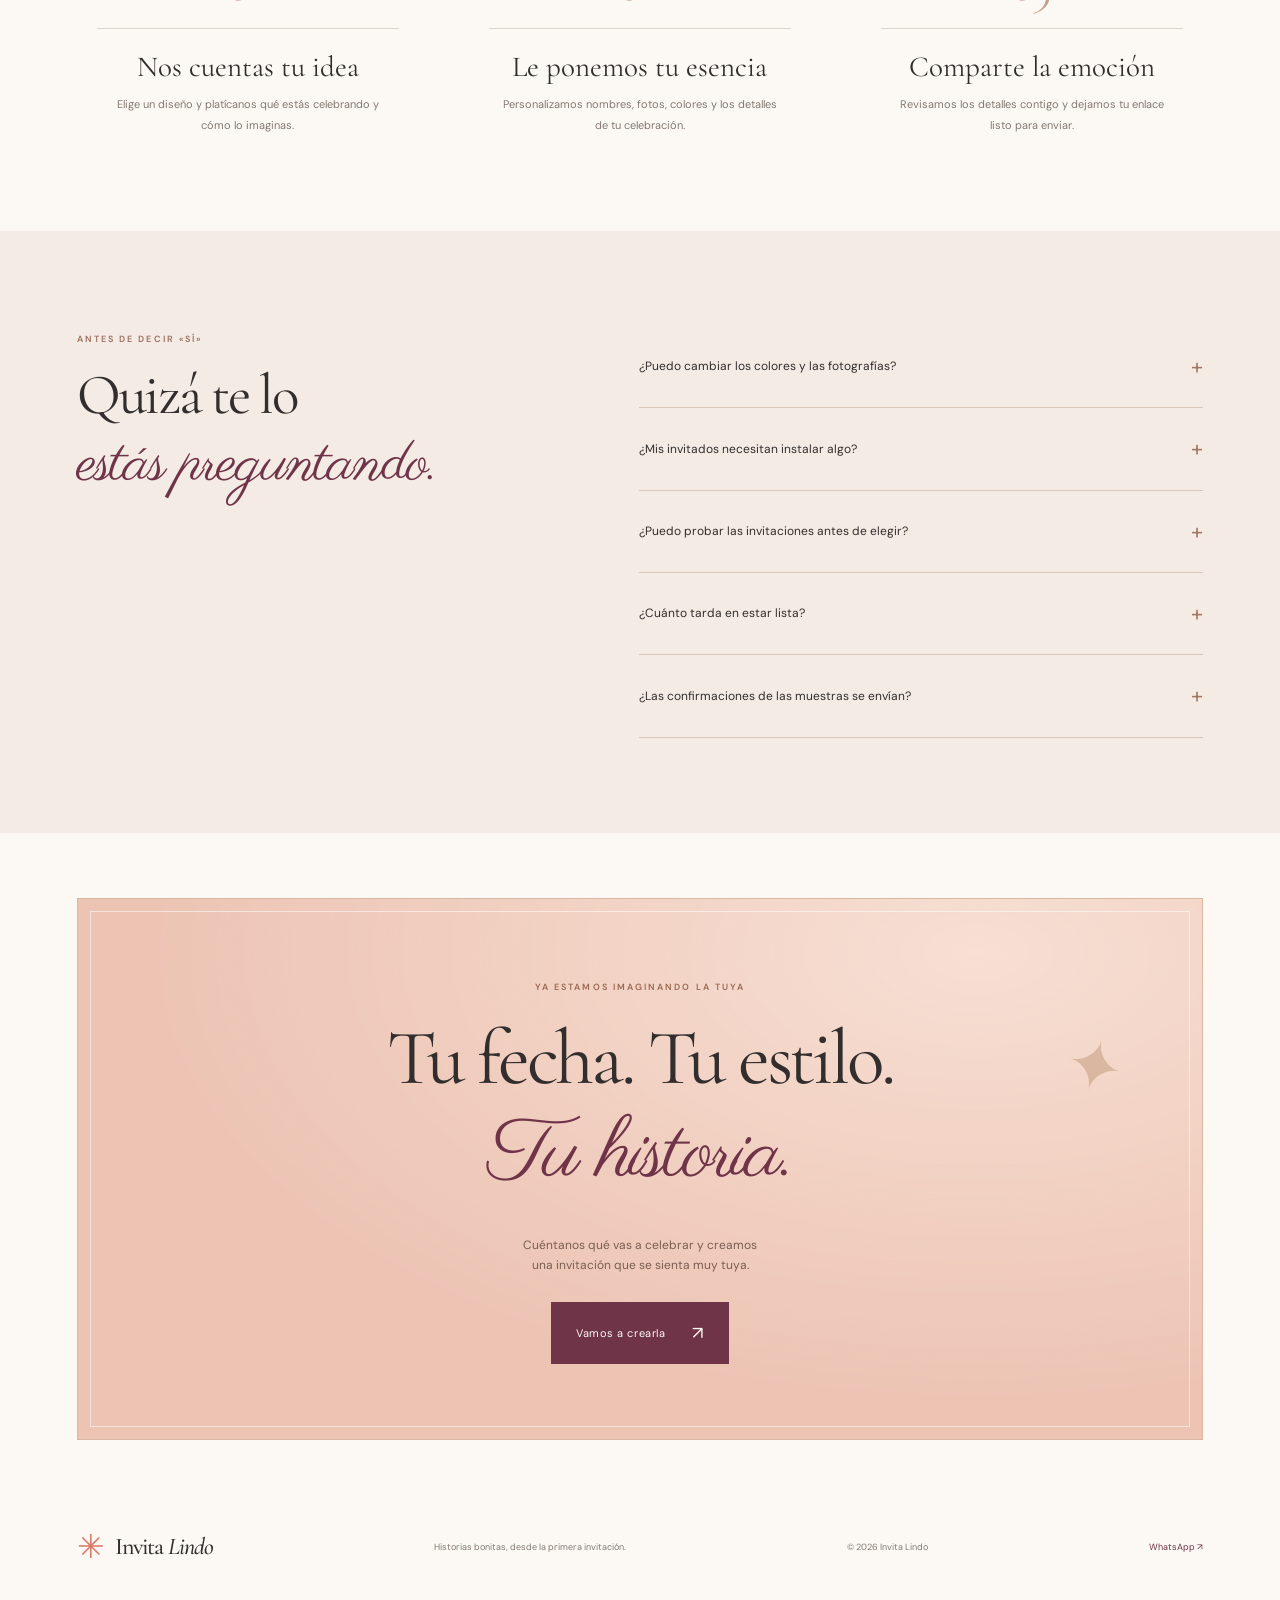
==== commit 4c5f4ffa: "Presenta Invita Lindo con catálogo y vistas de iPhone Nueva portada, categorías y cinco diseños en m" ====
--- a/index.html
+++ b/index.html
@@ -1,166 +1,15 @@
-<!doctype html>
-<html lang="es">
-<head>
-  <meta charset="utf-8">
-  <meta name="viewport" content="width=device-width, initial-scale=1">
-  <meta name="description" content="Invita Lindo crea invitaciones digitales personalizadas para bodas, bautizos, XV años y celebraciones especiales.">
-  <title>Invita Lindo · Invitaciones digitales</title>
-  <link rel="icon" type="image/svg+xml" href="data:image/svg+xml,%3Csvg xmlns='http://www.w3.org/2000/svg' viewBox='0 0 64 64'%3E%3Crect width='64' height='64' rx='32' fill='%23182d3e'/%3E%3Cpath d='M20 17v30M27 17h17M27 47h17M36 17v30' stroke='%23f7f3eb' stroke-width='5' stroke-linecap='round'/%3E%3C/svg%3E">
-  <link rel="preconnect" href="https://fonts.googleapis.com">
-  <link rel="preconnect" href="https://fonts.gstatic.com" crossorigin>
-  <link href="https://fonts.googleapis.com/css2?family=DM+Sans:wght@400;500;600;700&family=Playfair+Display:ital,wght@0,600;1,500&display=swap" rel="stylesheet">
-  <link rel="stylesheet" href="./styles.css?v=20261027b">
-</head>
-<body>
-  <header class="topbar">
-    <a class="brand" href="#inicio" aria-label="Invita Lindo, inicio">
-      <span class="brand-mark" aria-hidden="true">IL</span>
-      <span>Invita <em>Lindo</em></span>
-    </a>
-    <nav aria-label="Navegación principal">
-      <a href="#colecciones">Diseños</a>
-      <a href="#ventajas">Ventajas</a>
-      <a href="#incluye">Qué incluye</a>
-      <a href="#proceso">Cómo funciona</a>
-    </nav>
-    <a class="button button-small" href="https://wa.me/527291767841?text=Hola%20Invita%20Lindo%2C%20quiero%20informaci%C3%B3n%20sobre%20una%20invitaci%C3%B3n%20digital" target="_blank" rel="noreferrer">Cotizar por WhatsApp</a>
-  </header>
-
-  <main id="inicio">
-    <section class="hero" aria-labelledby="hero-title">
-      <div class="hero-copy">
-        <p class="eyebrow">INVITACIONES DIGITALES · HECHAS PARA TI</p>
-        <h1 id="hero-title">Tu historia merece una invitación <em>inolvidable.</em></h1>
-        <p class="hero-text">Diseñamos experiencias digitales que tus invitados pueden abrir, disfrutar y confirmar desde su celular.</p>
-        <div class="hero-actions">
-          <a class="button" href="#colecciones">Ver diseños</a>
-          <a class="text-link" href="https://invitalindo.com/BautizoEdgarYael/" target="_blank" rel="noreferrer">Abrir invitación real <span>↗</span></a>
-        </div>
-        <div class="trust-row" aria-label="Características principales">
-          <span>Diseño a tu medida</span><span>Trato directo</span><span>Sin instalar apps</span>
-        </div>
-      </div>
-
-      <div class="hero-stage" aria-label="Vista previa de una invitación digital">
-        <div class="petal petal-one"></div><div class="petal petal-two"></div>
-        <div class="phone-card">
-          <div class="phone-speaker"></div>
-          <div class="invite-screen">
-            <img src="https://invitalindo.com/imagenes/decoracion/esquina-izquierda.png" alt="" class="corner-art">
-            <p>MI BAUTIZO</p>
-            <h2>Edgar<br><em>Yael</em></h2>
-            <div class="mini-photo"><img src="https://invitalindo.com/imagenes/edgar.jpg" alt="Edgar Yael"></div>
-            <small>17 · OCTUBRE · 2026</small>
-            <button type="button" data-open-preview>Ver invitación</button>
-          </div>
-        </div>
-        <div class="floating-note note-one"><strong>RSVP</strong><span>por WhatsApp</span></div>
-        <div class="floating-note note-two"><strong>100%</strong><span>personalizada</span></div>
-      </div>
-    </section>
-
-    <section class="collections" id="colecciones" aria-labelledby="collections-title">
-      <div class="section-heading">
-        <div><p class="eyebrow">ENCUENTRA TU ESTILO</p><h2 id="collections-title">Colecciones que se sienten tuyas</h2></div>
-        <p>Partimos de una atmósfera y la hacemos única con tus colores, fotos, música y todos los detalles de tu evento.</p>
-      </div>
-
-      <div class="lookbook expanded-lookbook">
-        <article class="design-card sample-velvet-card">
-          <a class="card-image velvet-catalog" href="./BodaVelvet.html" aria-label="Abrir muestra de boda Velvet">
-            <span class="live-badge">NUEVA MUESTRA INTERACTIVA</span>
-            <div class="velvet-catalog-copy"><span>BODA · VINO &amp; DORADO</span><h4>Velvet</h4><p>Hay cartas que cambian una vida.</p><span class="catalog-link">DESCUBRIR LA INVITACIÓN ↗</span></div>
-            <div class="mini-envelope"><div class="mini-letter"><small>NOS CASAMOS</small><strong>Emma<br><i>&amp;</i> Mateo</strong><img src="./muestra-velvet-pareja.jpg" alt="Pareja de novios de muestra" loading="lazy"><small>20 · 11 · 2027</small></div><div class="mini-pocket"></div><span class="mini-seal">E &amp; M</span><img class="mini-flowers" src="./muestra-floral-velvet.svg" alt=""></div>
-          </a>
-          <div class="card-copy"><div><span>Boda · Muestra</span><h3>Velvet</h3></div><a href="./BodaVelvet.html">Ver completa <span>↗</span></a></div>
-        </article>
-        <article class="design-card">
-          <a class="card-image confeti-catalog" href="./CumpleConfeti.html" aria-label="Abrir muestra de cumpleaños Confeti"><span class="live-badge">NUEVA MUESTRA INTERACTIVA</span><div class="catalog-birthday-ticket"><small>¡ESTÁS INVITADO!</small><strong>Sofía</strong><b>30</b><span>19 · JUNIO · 2027</span></div><span class="catalog-star" aria-hidden="true">✦</span></a>
-          <div class="card-copy"><div><span>Cumpleaños · Muestra</span><h3>Confeti</h3></div><a href="./CumpleConfeti.html">Ver completa <span>↗</span></a></div>
-        </article>
-        <article class="design-card">
-          <a class="card-image luz-catalog" href="./BautizoLuz.html" aria-label="Abrir muestra de bautizo Luz de Cielo"><span class="live-badge">NUEVA MUESTRA INTERACTIVA</span><div class="catalog-arch"><span class="catalog-cross">✝</span><small>MI BAUTIZO</small><strong>Santiago</strong><img src="./muestra-bautizo-bebe.jpg" alt="Bebé de muestra" loading="lazy"><small>21 · AGOSTO · 2027</small></div></a>
-          <div class="card-copy"><div><span>Bautizo · Muestra</span><h3>Luz de Cielo</h3></div><a href="./BautizoLuz.html">Ver completa <span>↗</span></a></div>
-        </article>
-        <article class="design-card">
-          <div class="card-image baptism-card"><img src="https://invitalindo.com/imagenes/galeria7.jpg" alt="Invitación del bautizo de Edgar Yael" loading="lazy"><span class="live-badge">INVITACIÓN REAL</span></div>
-          <div class="card-copy"><div><span>Bautizo</span><h3>Cielito Lindo</h3></div><button type="button" data-open-preview aria-label="Ver invitación Cielito Lindo">Ver completa <span>↗</span></button></div>
-        </article>
-        <article class="design-card">
-          <div class="card-image romina-card"><img src="/XVRomina/assets/quince-verde.webp" alt="Ilustración de quinceañera con vestido verde" loading="lazy"><span class="live-badge">INVITACIÓN REAL</span><div class="romina-card-title"><span>MIS XV</span><strong>Romina</strong></div></div>
-          <div class="card-copy"><div><span>XV años</span><h3>XV de Romina</h3></div><a href="https://invitalindo.com/XVRomina/" target="_blank" rel="noreferrer">Ver completa <span>↗</span></a></div>
-        </article>
-      </div>
-    </section>
-
-    <section class="advantage-section" id="ventajas" aria-labelledby="advantages-title">
-      <div class="advantage-heading">
-        <p class="eyebrow">LA DIFERENCIA INVITA LINDO</p>
-        <h2 id="advantages-title">No recibes una plantilla.<br>Recibes <em>tu invitación.</em></h2>
-        <p>Te acompañamos personalmente para convertir la esencia de tu evento en una experiencia digital clara, elegante y fácil de compartir.</p>
-      </div>
-
-      <div class="advantage-grid">
-        <article class="advantage-card advantage-dark">
-          <span class="advantage-number">01</span>
-          <div class="advantage-symbol" aria-hidden="true">✦</div>
-          <h3>Diseño que habla de ustedes</h3>
-          <p>Adaptamos colores, tipografías, fotografías, música y detalles para que la invitación se sienta propia, no genérica.</p>
-        </article>
-        <article class="advantage-card">
-          <span class="advantage-number">02</span>
-          <div class="advantage-symbol" aria-hidden="true">↗</div>
-          <h3>Trato directo y cercano</h3>
-          <p>Nos cuentas tu idea por WhatsApp y te acompañamos durante la personalización hasta dejar cada detalle listo.</p>
-        </article>
-        <article class="advantage-card">
-          <span class="advantage-number">03</span>
-          <div class="advantage-symbol" aria-hidden="true">◎</div>
-          <h3>Todo vive en un enlace</h3>
-          <p>Horarios, ubicaciones, cuenta regresiva, galería, música y confirmación reunidos en una experiencia ordenada.</p>
-        </article>
-        <article class="advantage-card advantage-blue">
-          <span class="advantage-number">04</span>
-          <div class="advantage-symbol" aria-hidden="true">✓</div>
-          <h3>Fácil para cada invitado</h3>
-          <p>Abre desde el celular sin instalar aplicaciones y permite confirmar asistencia directamente por WhatsApp.</p>
-        </article>
-      </div>
-
-      <div class="benefit-ribbon" aria-label="Beneficios adicionales">
-        <span><b>01</b> Sin impresiones</span>
-        <span><b>02</b> Comparte en segundos</span>
-        <span><b>03</b> Actualiza sin reimprimir</span>
-        <span><b>04</b> Funciona en celular</span>
-      </div>
-    </section>
-
-    <section class="features" id="incluye">
-      <div class="feature-intro"><p class="eyebrow">TODO EN SU LUGAR</p><h2>Una experiencia completa para tus invitados.</h2></div>
-      <div class="feature-list">
-        <article><b>01</b><div><h3>Una entrada memorable</h3><p>Portada animada, música y una experiencia pensada para celular.</p></div></article>
-        <article><b>02</b><div><h3>Todos los detalles</h3><p>Fecha, cuenta regresiva, ubicaciones, dress code, mesa de regalos y galería.</p></div></article>
-        <article><b>03</b><div><h3>Confirmación fácil</h3><p>Tus invitados responden por WhatsApp con sus datos listos para enviar.</p></div></article>
-      </div>
-    </section>
-
-    <section class="process" id="proceso">
-      <p class="eyebrow">ASÍ DE FÁCIL</p><h2>De tu idea a un enlace listo para compartir.</h2>
-      <ol><li><span>01</span><h3>Elige una dirección</h3><p>Cuéntanos tu evento y el estilo que imaginas.</p></li><li><span>02</span><h3>Lo hacemos tuyo</h3><p>Personalizamos contenido, fotos, colores y música.</p></li><li><span>03</span><h3>Comparte la emoción</h3><p>Recibes tu enlace y empiezas a recibir confirmaciones.</p></li></ol>
-    </section>
-
-    <section class="contact" id="contacto">
-      <div><p class="eyebrow">¿CREAMOS LA TUYA?</p><h2>Cuéntanos qué estás celebrando.</h2><p>Escríbenos y armamos una propuesta con la personalidad de tu evento.</p></div>
-      <a class="button button-light" href="https://wa.me/527291767841?text=Hola%20Invita%20Lindo%2C%20quiero%20crear%20mi%20invitaci%C3%B3n%20digital" target="_blank" rel="noreferrer">Hablar por WhatsApp <span>↗</span></a>
-    </section>
-  </main>
-
-  <footer><a class="brand" href="#inicio"><span class="brand-mark">IL</span><span>Invita <em>Lindo</em></span></a><p>Invitaciones digitales hechas con intención.</p><small>© 2026 Invita Lindo</small></footer>
-
-  <dialog id="preview-dialog" aria-label="Vista previa de invitación">
-    <div class="dialog-bar"><div><strong>Cielito Lindo</strong><span>Muestra real · Bautizo</span></div><a href="https://invitalindo.com/BautizoEdgarYael/" target="_blank" rel="noreferrer">Abrir aparte ↗</a><button type="button" data-close-preview aria-label="Cerrar">×</button></div>
-    <iframe src="https://invitalindo.com/BautizoEdgarYael/" title="Invitación de bautizo de Edgar Yael" loading="lazy"></iframe>
-  </dialog>
-  <script src="./app.js"></script>
-</body>
-</html>
+<!doctype html><html lang="es"><head><meta charset="utf-8"><meta name="viewport" content="width=device-width,initial-scale=1"><meta name="theme-color" content="#fbf5ee"><meta name="description" content="Invita Lindo: invitaciones digitales para bodas, XV años, bautizos y cumpleaños. Explora los diseños en una vista de iPhone y encuentra el estilo de tu celebración."><title>Invita Lindo · Tu historia empieza aquí</title><link rel="preconnect" href="https://fonts.googleapis.com"><link rel="preconnect" href="https://fonts.gstatic.com" crossorigin><link href="https://fonts.googleapis.com/css2?family=DM+Sans:wght@400;500;600;700&family=Cormorant+Garamond:ital,wght@0,400;0,500;0,600;1,400;1,500&family=Parisienne&display=swap" rel="stylesheet"><link rel="stylesheet" href="./styles.css?v=iphone1"><script src="./app.js?v=iphone1" defer></script></head><body>
+<a class="skip" href="#contenido">Ir al contenido</a><div class="announcement">Una invitación para guardar. Una emoción para compartir. <span>✦</span></div>
+<header class="site-header"><a class="brand" href="#inicio" aria-label="Invita Lindo, inicio"><span class="brand-flower" aria-hidden="true">✳</span><span>Invita <em>Lindo</em><small>INVITACIONES DIGITALES</small></span></a><nav aria-label="Navegación principal"><a href="#colecciones">Diseños</a><a href="#incluye">Qué incluye</a><a href="#proceso">Cómo funciona</a><a href="#preguntas">Preguntas</a></nav><a class="button small" href="https://wa.me/527291767841?text=Hola%20Invita%20Lindo%2C%20me%20gustar%C3%ADa%20una%20invitaci%C3%B3n%20digital%20para%20mi%20evento." target="_blank" rel="noopener">Platiquemos <span>↗</span></a><button type="button" class="menu-toggle" aria-expanded="false" aria-controls="mobile-nav" aria-label="Abrir menú">☰</button></header>
+<nav id="mobile-nav" class="mobile-nav" aria-label="Menú móvil" hidden><a href="#colecciones">Explorar diseños</a><a href="#incluye">Qué incluye</a><a href="#proceso">Cómo funciona</a><a href="#preguntas">Preguntas frecuentes</a><a href="https://wa.me/527291767841?text=Hola%20Invita%20Lindo%2C%20me%20gustar%C3%ADa%20una%20invitaci%C3%B3n%20digital%20para%20mi%20evento." target="_blank" rel="noopener">Escríbenos por WhatsApp ↗</a></nav>
+<main id="contenido"><section class="hero" id="inicio"><div class="hero-copy"><span class="eyebrow">HECHAS PARA TU GRAN DÍA</span><h1>Tu celebración<br>empieza con una<br><em>invitación bonita.</em></h1><p>Tu historia, tus colores y esa emoción que se siente desde el primer vistazo. Invitaciones digitales hechas para compartir lo que más importa.</p><a class="button" href="#colecciones">Encuentra tu invitación <span>↓</span></a><div class="hero-caption"><span class="tiny-spark">✦</span> Abre un diseño. Toca el sobre. Enamórate de los detalles.</div></div><div class="hero-phones" aria-label="Prueba nuestras invitaciones en una pantalla de iPhone"><span class="halo halo-one" aria-hidden="true"></span><span class="halo halo-two" aria-hidden="true"></span><span class="hero-spark spark-one" aria-hidden="true">✦</span><span class="hero-spark spark-two" aria-hidden="true">✧</span><div class="device hero-side side-left"><span class="side-key" aria-hidden="true"></span><button type="button" class="device-touch" data-preview="luz" aria-label="Probar Luz de Cielo en iPhone"><span class="device-screen luz"><span class="statusbar" aria-hidden="true"><b>9:41</b><span>▮▮▮ &nbsp;◔ ▰</span></span><span class="island" aria-hidden="true"></span><span class="screen-content"><span class="screen-kicker">MI BAUTIZO</span><span class="screen-name">Santiago</span><span class="screen-ornament" aria-hidden="true">✦</span><span class="screen-photo"><img src="./muestra-bautizo-bebe.jpg" alt="" fetchpriority="high"></span><span class="screen-date">21 · AGOSTO · 2027</span><span class="screen-invite">Ver mi invitación</span><span class="screen-note">Con todo nuestro amor</span></span><span class="home-indicator" aria-hidden="true"></span></span><span class="device-glass" aria-hidden="true"></span></button></div><div class="device hero-main"><span class="side-key" aria-hidden="true"></span><button type="button" class="device-touch" data-preview="velvet" aria-label="Probar Velvet en iPhone"><span class="device-screen velvet"><span class="statusbar" aria-hidden="true"><b>9:41</b><span>▮▮▮ &nbsp;◔ ▰</span></span><span class="island" aria-hidden="true"></span><span class="screen-content"><span class="screen-kicker">NOS CASAMOS</span><span class="screen-name">Emma <i>&amp;</i> Mateo</span><span class="screen-ornament" aria-hidden="true">✦</span><span class="screen-photo"><img src="./muestra-velvet-pareja.jpg" alt="" fetchpriority="high"></span><span class="screen-date">20 · NOVIEMBRE · 2027</span><span class="screen-invite">Abrir nuestra historia</span><span class="screen-note">Con todo nuestro amor</span></span><span class="home-indicator" aria-hidden="true"></span></span><span class="device-glass" aria-hidden="true"></span></button></div><div class="device hero-side side-right"><span class="side-key" aria-hidden="true"></span><button type="button" class="device-touch" data-preview="confeti" aria-label="Probar Confeti en iPhone"><span class="device-screen confeti"><span class="statusbar" aria-hidden="true"><b>9:41</b><span>▮▮▮ &nbsp;◔ ▰</span></span><span class="island" aria-hidden="true"></span><span class="screen-content"><span class="screen-kicker">UNA VUELTA MÁS AL SOL</span><span class="screen-name">Sofía</span><span class="birthday-number">30</span><span class="screen-photo"><img src="./muestra-cumple-pastel.jpg" alt="" fetchpriority="high"></span><span class="screen-date">19 · JUNIO · 2027</span><span class="screen-invite">Ver mi invitación</span><span class="screen-note">¡Esta fiesta es contigo!</span></span><span class="home-indicator" aria-hidden="true"></span></span><span class="device-glass" aria-hidden="true"></span></button></div><span class="phone-sticker">Toca y descubre <span>↗</span></span></div></section>
+<div class="promise-strip"><span>Personalizada para ti</span><i>✦</i><span>Se comparte con un enlace</span><i>✦</i><span>Sin instalar aplicaciones</span><i>✦</i><span>Bonita en cada pantalla</span></div>
+<section class="occasions section-wrap" aria-labelledby="ocasiones-title"><div class="section-heading"><div><span class="eyebrow">¿QUÉ VAMOS A CELEBRAR?</span><h2 id="ocasiones-title">Hay un diseño para <em>cada historia.</em></h2></div><p>Ese «sí», una nueva vuelta al sol o el comienzo de una vida. Hagámoslo especial.</p></div><div class="occasion-grid"><button class="occasion" type="button" data-occasion="boda"><span class="occasion-photo"><img src="./muestra-velvet-pareja.jpg" alt="" loading="lazy"></span><span>Boda <i>↗</i></span></button><button class="occasion" type="button" data-occasion="xv"><span class="occasion-photo"><img src="./XVRomina/assets/quince-verde.webp" alt="" loading="lazy"></span><span>XV años <i>↗</i></span></button><button class="occasion" type="button" data-occasion="cumpleanos"><span class="occasion-photo"><img src="./muestra-cumple-pastel.jpg" alt="" loading="lazy"></span><span>Cumpleaños <i>↗</i></span></button><button class="occasion" type="button" data-occasion="bautizo"><span class="occasion-photo"><img src="./muestra-bautizo-bebe.jpg" alt="" loading="lazy"></span><span>Bautizo <i>↗</i></span></button></div></section>
+<section class="collection section-wrap" id="colecciones" aria-labelledby="colecciones-title"><div class="collection-heading"><span class="eyebrow">ELIGE EL QUE SE SIENTA TUYO</span><h2 id="colecciones-title">Amor a <em>primer vistazo.</em></h2><p>Así se verá tu invitación en el celular de tus invitados.<br>Toca un iPhone para abrirla y recorrer todos sus detalles.</p></div><div class="filters" role="group" aria-label="Filtrar invitaciones"><button type="button" data-filter="todos" aria-pressed="true">Todos los diseños</button><button type="button" data-filter="boda" aria-pressed="false">Boda</button><button type="button" data-filter="xv" aria-pressed="false">XV años</button><button type="button" data-filter="cumpleanos" aria-pressed="false">Cumpleaños</button><button type="button" data-filter="bautizo" aria-pressed="false">Bautizo</button></div><p class="filter-status" role="status" aria-live="polite">5 diseños para explorar</p><div class="model-grid"><article class="model-card" data-category="boda" data-model="velvet"><div class="model-stage stage-velvet"><span class="model-badge">NUEVO DISEÑO</span><div class="device "><span class="side-key" aria-hidden="true"></span><button type="button" class="device-touch" data-preview="velvet" aria-label="Probar Velvet en iPhone"><span class="device-screen velvet"><span class="statusbar" aria-hidden="true"><b>9:41</b><span>▮▮▮ &nbsp;◔ ▰</span></span><span class="island" aria-hidden="true"></span><span class="screen-content"><span class="screen-kicker">NOS CASAMOS</span><span class="screen-name">Emma <i>&amp;</i> Mateo</span><span class="screen-ornament" aria-hidden="true">✦</span><span class="screen-photo"><img src="./muestra-velvet-pareja.jpg" alt="" loading="lazy"></span><span class="screen-date">20 · NOVIEMBRE · 2027</span><span class="screen-invite">Abrir nuestra historia</span><span class="screen-note">Con todo nuestro amor</span></span><span class="home-indicator" aria-hidden="true"></span></span><span class="device-glass" aria-hidden="true"></span></button></div><span class="stage-name" aria-hidden="true">Velvet</span></div><div class="model-copy"><div class="model-type">Boda <span>·</span> Muestra interactiva</div><h3>Velvet</h3><p>Vino, dorado y una carta que se abre para contar su historia.</p><div class="model-actions"><button class="try-button" type="button" data-preview="velvet">Probar en iPhone <span>↗</span></button><a href="./BodaVelvet.html?v=6bd60b8" target="_blank" rel="noopener" aria-label="Abrir invitación Velvet">Abrir invitación</a></div></div></article><article class="model-card" data-category="cumpleanos" data-model="confeti"><div class="model-stage stage-confeti"><span class="model-badge">NUEVO DISEÑO</span><div class="device "><span class="side-key" aria-hidden="true"></span><button type="button" class="device-touch" data-preview="confeti" aria-label="Probar Confeti en iPhone"><span class="device-screen confeti"><span class="statusbar" aria-hidden="true"><b>9:41</b><span>▮▮▮ &nbsp;◔ ▰</span></span><span class="island" aria-hidden="true"></span><span class="screen-content"><span class="screen-kicker">UNA VUELTA MÁS AL SOL</span><span class="screen-name">Sofía</span><span class="birthday-number">30</span><span class="screen-photo"><img src="./muestra-cumple-pastel.jpg" alt="" loading="lazy"></span><span class="screen-date">19 · JUNIO · 2027</span><span class="screen-invite">Ver mi invitación</span><span class="screen-note">¡Esta fiesta es contigo!</span></span><span class="home-indicator" aria-hidden="true"></span></span><span class="device-glass" aria-hidden="true"></span></button></div><span class="stage-name" aria-hidden="true">Confeti</span></div><div class="model-copy"><div class="model-type">Cumpleaños <span>·</span> Muestra interactiva</div><h3>Confeti</h3><p>Color, tickets y muchos motivos para celebrar.</p><div class="model-actions"><button class="try-button" type="button" data-preview="confeti">Probar en iPhone <span>↗</span></button><a href="./CumpleConfeti.html?v=6bd60b8" target="_blank" rel="noopener" aria-label="Abrir invitación Confeti">Abrir invitación</a></div></div></article><article class="model-card" data-category="bautizo" data-model="luz"><div class="model-stage stage-luz"><span class="model-badge">NUEVO DISEÑO</span><div class="device "><span class="side-key" aria-hidden="true"></span><button type="button" class="device-touch" data-preview="luz" aria-label="Probar Luz de Cielo en iPhone"><span class="device-screen luz"><span class="statusbar" aria-hidden="true"><b>9:41</b><span>▮▮▮ &nbsp;◔ ▰</span></span><span class="island" aria-hidden="true"></span><span class="screen-content"><span class="screen-kicker">MI BAUTIZO</span><span class="screen-name">Santiago</span><span class="screen-ornament" aria-hidden="true">✦</span><span class="screen-photo"><img src="./muestra-bautizo-bebe.jpg" alt="" loading="lazy"></span><span class="screen-date">21 · AGOSTO · 2027</span><span class="screen-invite">Ver mi invitación</span><span class="screen-note">Con todo nuestro amor</span></span><span class="home-indicator" aria-hidden="true"></span></span><span class="device-glass" aria-hidden="true"></span></button></div><span class="stage-name" aria-hidden="true">Luz de Cielo</span></div><div class="model-copy"><div class="model-type">Bautizo <span>·</span> Muestra interactiva</div><h3>Luz de Cielo</h3><p>Marfil, detalles dorados y un pequeño gran amor.</p><div class="model-actions"><button class="try-button" type="button" data-preview="luz">Probar en iPhone <span>↗</span></button><a href="./BautizoLuz.html?v=6bd60b8" target="_blank" rel="noopener" aria-label="Abrir invitación Luz de Cielo">Abrir invitación</a></div></div></article><article class="model-card" data-category="xv" data-model="romina"><div class="model-stage stage-romina"><span class="model-badge">INVITACIÓN REAL</span><div class="device "><span class="side-key" aria-hidden="true"></span><button type="button" class="device-touch" data-preview="romina" aria-label="Probar Romina en iPhone"><span class="device-screen romina"><span class="statusbar" aria-hidden="true"><b>9:41</b><span>▮▮▮ &nbsp;◔ ▰</span></span><span class="island" aria-hidden="true"></span><span class="screen-content"><span class="screen-kicker">MIS QUINCE AÑOS</span><span class="screen-name">Romina</span><span class="screen-ornament" aria-hidden="true">✦</span><span class="screen-photo"><img src="./XVRomina/assets/quince-verde.webp" alt="" loading="lazy"></span><span class="screen-date">UNA NOCHE PARA RECORDAR</span><span class="screen-invite">Ver mi invitación</span><span class="screen-note">Con todo nuestro amor</span></span><span class="home-indicator" aria-hidden="true"></span></span><span class="device-glass" aria-hidden="true"></span></button></div><span class="stage-name" aria-hidden="true">Romina</span></div><div class="model-copy"><div class="model-type">XV años <span>·</span> Evento real</div><h3>Romina</h3><p>Verde, flores y la emoción de una noche inolvidable.</p><div class="model-actions"><button class="try-button" type="button" data-preview="romina">Probar en iPhone <span>↗</span></button><a href="./XVRomina/" target="_blank" rel="noopener" aria-label="Abrir invitación Romina">Abrir invitación</a></div></div></article><article class="model-card" data-category="bautizo" data-model="cielito"><div class="model-stage stage-cielito"><span class="model-badge">INVITACIÓN REAL</span><div class="device "><span class="side-key" aria-hidden="true"></span><button type="button" class="device-touch" data-preview="cielito" aria-label="Probar Cielito Lindo en iPhone"><span class="device-screen cielito"><span class="statusbar" aria-hidden="true"><b>9:41</b><span>▮▮▮ &nbsp;◔ ▰</span></span><span class="island" aria-hidden="true"></span><span class="screen-content"><span class="screen-kicker">MI BAUTIZO</span><span class="screen-name">Edgar <i>Yael</i></span><span class="screen-ornament" aria-hidden="true">✦</span><span class="screen-photo"><img src="./imagenes/edgar.jpg" alt="" loading="lazy"></span><span class="screen-date">17 · OCTUBRE · 2026</span><span class="screen-invite">Ver mi invitación</span><span class="screen-note">Con todo nuestro amor</span></span><span class="home-indicator" aria-hidden="true"></span></span><span class="device-glass" aria-hidden="true"></span></button></div><span class="stage-name" aria-hidden="true">Cielito Lindo</span></div><div class="model-copy"><div class="model-type">Bautizo <span>·</span> Evento real</div><h3>Cielito Lindo</h3><p>Azul cielo, ternura y recuerdos en familia.</p><div class="model-actions"><button class="try-button" type="button" data-preview="cielito">Probar en iPhone <span>↗</span></button><a href="./BautizoEdgarYael/" target="_blank" rel="noopener" aria-label="Abrir invitación Cielito Lindo">Abrir invitación</a></div></div></article></div><div class="collection-note"><span>✦</span><p>¿Te gustó uno? Lo hacemos tuyo con tus nombres, fotos, colores y los detalles de tu evento.</p><a href="https://wa.me/527291767841?text=Hola%20Invita%20Lindo%2C%20me%20gustar%C3%ADa%20una%20invitaci%C3%B3n%20digital%20para%20mi%20evento." target="_blank" rel="noopener">Cuéntanos tu idea ↗</a></div></section>
+<section class="experience section-wrap" id="incluye"><div class="experience-copy"><span class="eyebrow">MUCHO MÁS QUE UNA FECHA</span><h2>Pequeños detalles.<br><em>Grandes emociones.</em></h2><p>Una entrada que sorprende y todos los detalles de tu celebración, reunidos en un mismo lugar.</p><a class="text-link" href="#colecciones">Pruébalo en nuestras muestras ↗</a></div><div class="feature-list"><article><span>01</span><div><h3>Una entrada con magia</h3><p>Sobres que se abren, música y animaciones que dan la bienvenida.</p></div></article><article><span>02</span><div><h3>Tu evento, clarito y bonito</h3><p>Fecha, contador, horarios, ubicaciones y mapas para llegar.</p></div></article><article><span>03</span><div><h3>Fotos que cuentan su historia</h3><p>Galería, marcos y detalles diseñados alrededor de sus recuerdos.</p></div></article><article><span>04</span><div><h3>Elige qué quieres incluir</h3><p>Confirmación por WhatsApp, vestimenta, regalos y los detalles que necesites.</p></div></article></div></section>
+<section class="process section-wrap" id="proceso"><div class="collection-heading"><span class="eyebrow">DE TU IDEA A SU CELULAR</span><h2>Lo hacemos <em>fácil y bonito.</em></h2></div><ol><li><span>01</span><h3>Nos cuentas tu idea</h3><p>Elige un diseño y platícanos qué estás celebrando y cómo lo imaginas.</p></li><li><span>02</span><h3>Le ponemos tu esencia</h3><p>Personalizamos nombres, fotos, colores y los detalles de tu celebración.</p></li><li><span>03</span><h3>Comparte la emoción</h3><p>Revisamos los detalles contigo y dejamos tu enlace listo para enviar.</p></li></ol></section>
+<section class="faq section-wrap" id="preguntas"><div><span class="eyebrow">ANTES DE DECIR «SÍ»</span><h2>Quizá te lo<br><em>estás preguntando.</em></h2></div><div class="faq-list"><details><summary>¿Puedo cambiar los colores y las fotografías?<span>+</span></summary><p>Sí. Partimos del diseño que te gusta y lo adaptamos con tus fotos, nombres, colores y datos del evento.</p></details><details><summary>¿Mis invitados necesitan instalar algo?<span>+</span></summary><p>No. Abren la invitación desde el enlace que les compartes por WhatsApp o por el medio que prefieras.</p></details><details><summary>¿Puedo probar las invitaciones antes de elegir?<span>+</span></summary><p>Claro. Toca cualquiera de los iPhones del catálogo para explorar una muestra completa. También puedes abrirla aparte.</p></details><details><summary>¿Cuánto tarda en estar lista?<span>+</span></summary><p>Te confirmamos el tiempo de entrega al revisar el diseño, la fecha de tu evento y la información que necesitamos.</p></details><details><summary>¿Las confirmaciones de las muestras se envían?<span>+</span></summary><p>Las tres nuevas muestras permiten probar la confirmación sin enviar mensajes ni guardar datos. En tu invitación se puede conectar a WhatsApp.</p></details></div></section>
+<section class="contact" id="contacto"><span class="eyebrow">YA ESTAMOS IMAGINANDO LA TUYA</span><h2>Tu fecha. Tu estilo.<br><em>Tu historia.</em></h2><p>Cuéntanos qué vas a celebrar y creamos<br>una invitación que se sienta muy tuya.</p><a class="button" href="https://wa.me/527291767841?text=Hola%20Invita%20Lindo%2C%20me%20gustar%C3%ADa%20una%20invitaci%C3%B3n%20digital%20para%20mi%20evento." target="_blank" rel="noopener">Vamos a crearla <span>↗</span></a><span class="contact-spark" aria-hidden="true">✦</span></section></main>
+<footer><a class="brand" href="#inicio"><span class="brand-flower" aria-hidden="true">✳</span><span>Invita <em>Lindo</em></span></a><p>Historias bonitas, desde la primera invitación.</p><span>© 2026 Invita Lindo</span><a href="https://wa.me/527291767841?text=Hola%20Invita%20Lindo%2C%20me%20gustar%C3%ADa%20una%20invitaci%C3%B3n%20digital%20para%20mi%20evento." target="_blank" rel="noopener">WhatsApp ↗</a></footer>
+<dialog id="preview-dialog" aria-label="Vista de invitación en iPhone"><div class="preview-toolbar"><div><small>ESTÁS EXPLORANDO</small><strong id="preview-name">Velvet</strong></div><button class="close-preview" type="button" data-close-preview aria-label="Cerrar vista previa">×</button></div><div class="preview-device"><span class="preview-island" aria-hidden="true"></span><iframe title="Invitación interactiva en iPhone" src="about:blank" allow="autoplay" loading="lazy"></iframe><span class="preview-home" aria-hidden="true"></span></div><div class="preview-footer"><span>Desliza dentro del teléfono para explorar</span><a id="preview-link" href="./BodaVelvet.html?v=6bd60b8" target="_blank" rel="noopener">Abrir aparte ↗</a></div></dialog>
+<script type="application/json" id="model-data">[{"id": "velvet", "name": "Velvet", "src": "./BodaVelvet.html?v=6bd60b8"}, {"id": "confeti", "name": "Confeti", "src": "./CumpleConfeti.html?v=6bd60b8"}, {"id": "luz", "name": "Luz de Cielo", "src": "./BautizoLuz.html?v=6bd60b8"}, {"id": "romina", "name": "Romina", "src": "./XVRomina/"}, {"id": "cielito", "name": "Cielito Lindo", "src": "./BautizoEdgarYael/"}]</script></body></html>
--- a/styles.css
+++ b/styles.css
@@ -1,20 +1,8 @@
-:root{--ink:#182d3e;--blue:#6f9fbd;--sky:#dcecf5;--cream:#f7f3eb;--paper:#fffdf8;--wine:#713b4e;--gold:#bd9161;--line:rgba(24,45,62,.14);--shadow:0 24px 70px rgba(24,45,62,.15)}
-*{box-sizing:border-box}html{scroll-behavior:smooth}body{margin:0;background:var(--cream);color:var(--ink);font-family:"DM Sans",sans-serif}a{color:inherit;text-decoration:none}button{font:inherit}.topbar{height:82px;display:flex;align-items:center;justify-content:space-between;padding:0 clamp(24px,5vw,78px);position:absolute;top:0;left:0;right:0;z-index:10}.brand{display:flex;align-items:center;gap:11px;font-weight:700;font-size:20px}.brand em{font-family:"Playfair Display",serif;font-weight:500}.brand-mark{display:grid;place-items:center;width:36px;height:36px;border:1px solid currentColor;border-radius:50%;font-family:"Playfair Display",serif;font-size:13px;letter-spacing:-1px}.topbar nav{display:flex;gap:34px;font-size:14px}.topbar nav a{border-bottom:1px solid transparent;padding:8px 0}.topbar nav a:hover{border-color:var(--ink)}.button{display:inline-flex;justify-content:center;align-items:center;gap:8px;border:0;border-radius:999px;padding:15px 24px;background:var(--ink);color:white;font-weight:600;font-size:14px;cursor:pointer;transition:.25s}.button:hover{transform:translateY(-2px);box-shadow:0 10px 25px rgba(24,45,62,.18)}.button-small{padding:11px 18px;font-size:13px}.hero{min-height:760px;padding:130px clamp(24px,7vw,110px) 70px;display:grid;grid-template-columns:minmax(0,1.04fr) minmax(400px,.96fr);align-items:center;gap:40px;background:radial-gradient(circle at 75% 20%,#eef7fb 0,transparent 34%),linear-gradient(130deg,#fbf8f1 0 52%,#e2eef3 52%)}.hero-copy{max-width:670px}.eyebrow{margin:0 0 18px;font-size:11px;font-weight:700;letter-spacing:.25em;color:#5784a2}.hero h1{font-family:"Playfair Display",serif;font-size:clamp(54px,6.6vw,98px);line-height:.93;letter-spacing:-.045em;margin:0 0 28px;font-weight:600}.hero h1 em{color:var(--wine);font-weight:500}.hero-text{font-size:18px;line-height:1.65;max-width:560px;color:#556775}.hero-actions{display:flex;align-items:center;gap:28px;margin-top:34px}.text-link{font-weight:600;font-size:14px;border-bottom:1px solid var(--ink);padding:8px 0}.trust-row{display:flex;gap:10px;flex-wrap:wrap;margin-top:48px}.trust-row span{font-size:11px;letter-spacing:.09em;text-transform:uppercase;border:1px solid var(--line);border-radius:999px;padding:7px 11px;background:rgba(255,255,255,.55)}.hero-stage{min-height:570px;display:grid;place-items:center;position:relative}.phone-card{width:294px;height:570px;border:9px solid var(--ink);border-radius:42px;background:white;padding:10px;box-shadow:0 38px 70px rgba(24,45,62,.24);position:relative;transform:rotate(3deg);z-index:2}.phone-speaker{position:absolute;width:74px;height:17px;border-radius:0 0 12px 12px;background:var(--ink);top:0;left:50%;transform:translateX(-50%);z-index:4}.invite-screen{height:100%;overflow:hidden;border-radius:29px;background:#f2f8fc;text-align:center;padding:52px 22px 20px;position:relative}.corner-art{position:absolute;left:-60px;top:-45px;width:180px}.invite-screen>p{font-size:9px;letter-spacing:.25em;margin:0 0 13px;color:#6694b0}.invite-screen h2{font-family:"Playfair Display",serif;font-size:47px;line-height:.77;margin:0;color:#244b64}.invite-screen h2 em{font-weight:500}.mini-photo{width:170px;height:205px;margin:24px auto 18px;padding:8px;border-radius:90px 90px 12px 12px;border:1px solid #9ebbd0}.mini-photo img{width:100%;height:100%;object-fit:cover;border-radius:82px 82px 7px 7px}.invite-screen small{display:block;font-size:9px;letter-spacing:.18em}.invite-screen button{border:0;border-radius:999px;background:#315f7b;color:white;font-size:10px;font-weight:700;letter-spacing:.12em;padding:12px 18px;margin-top:22px;cursor:pointer}.floating-note{position:absolute;background:var(--paper);border:1px solid rgba(255,255,255,.9);box-shadow:var(--shadow);padding:15px 18px;border-radius:14px;z-index:3}.floating-note strong,.floating-note span{display:block}.floating-note strong{font-family:"Playfair Display",serif;font-size:22px}.floating-note span{font-size:11px;color:#74828c}.note-one{left:2%;top:22%;transform:rotate(-5deg)}.note-two{right:0;bottom:20%;transform:rotate(5deg)}.petal{position:absolute;width:140px;height:70px;border-radius:100% 0 100% 0;background:rgba(113,59,78,.12)}.petal-one{top:9%;right:8%;transform:rotate(45deg)}.petal-two{bottom:8%;left:9%;transform:rotate(-25deg);background:rgba(189,145,97,.18)}
-.collections{padding:110px clamp(24px,7vw,110px);background:var(--paper)}.section-heading{display:flex;justify-content:space-between;align-items:end;gap:60px;margin-bottom:50px}.section-heading h2,.advantage-heading h2,.features h2,.process h2,.contact h2{font-family:"Playfair Display",serif;font-size:clamp(38px,4.2vw,62px);line-height:1.05;margin:0;font-weight:600;letter-spacing:-.025em}.section-heading>p{max-width:480px;line-height:1.7;color:#63727d;margin:0}.lookbook{display:grid;grid-template-columns:1.25fr .75fr;gap:24px}.design-card{background:#fff;border:1px solid var(--line);padding:12px}.card-image{height:360px;position:relative;overflow:hidden}.card-featured{grid-row:span 2}.card-featured .card-image{height:765px}.baptism-card:after{content:"";position:absolute;inset:0;background:linear-gradient(180deg,transparent 45%,rgba(22,44,60,.6))}.baptism-card img{width:100%;height:100%;object-fit:cover}.live-badge{position:absolute;top:18px;left:18px;background:white;border-radius:999px;padding:8px 11px;font-size:9px;font-weight:700;letter-spacing:.14em;z-index:2}.wedding-card{background:linear-gradient(145deg,#efe4d5,#fdfbf7);display:flex;flex-direction:column;justify-content:center;align-items:center;color:#553c31}.monogram{font-family:"Playfair Display",serif;font-size:64px;letter-spacing:.04em}.monogram i{font-size:31px;color:#9a6d58}.wedding-card p{font-family:"Playfair Display",serif;font-style:italic}.date-pill{position:absolute;bottom:22px;border-top:1px solid #8c6f5e;border-bottom:1px solid #8c6f5e;padding:8px 20px;font-size:10px;letter-spacing:.22em}.quince-card{background:linear-gradient(135deg,#17283a,#4b294c);display:grid;place-content:center;text-align:center;color:#f4c6bd}.quince-card p{letter-spacing:.28em;font-size:10px}.quince-card h4{font-family:"Playfair Display",serif;font-style:italic;font-size:62px;font-weight:500;margin:2px}.quince-card small{color:white}.flower{position:absolute;width:150px;height:150px;border:1px solid rgba(246,196,186,.35);border-radius:50%}.flower:before,.flower:after{content:"";position:absolute;inset:20px;border:inherit;border-radius:50%}.flower-a{left:-55px;top:-30px}.flower-b{right:-60px;bottom:-45px}.card-wide{grid-column:1/-1}.card-wide .card-image{height:430px}.celebration-card{background:#f5c449;color:#182d3e;padding:55px 7%;display:flex;align-items:center}.celebration-card:after{content:"★";position:absolute;font-size:320px;right:4%;top:-70px;color:#e94d4e;transform:rotate(12deg)}.celebration-copy{position:relative;z-index:2}.celebration-copy p{font-size:11px;letter-spacing:.2em;font-weight:700}.celebration-copy h4{font-family:"Playfair Display",serif;font-size:70px;line-height:.9;margin:16px 0}.celebration-copy span{font-size:14px}.ticket{position:absolute;right:7%;bottom:35px;z-index:3;background:var(--ink);color:white;padding:15px 23px;border-radius:999px;font-weight:700;transform:rotate(-6deg)}.card-copy{display:flex;align-items:center;justify-content:space-between;padding:19px 8px 8px}.card-copy span,.card-copy a,.card-copy button{font-size:11px;letter-spacing:.1em;text-transform:uppercase}.card-copy h3{font-family:"Playfair Display",serif;font-size:27px;margin:5px 0 0}.card-copy button{border:0;background:none;cursor:pointer;border-bottom:1px solid var(--ink);padding:7px 0}.card-copy a{border-bottom:1px solid var(--ink);padding:7px 0}
-.advantage-section{padding:115px clamp(24px,7vw,110px);background:#f4eee5}.advantage-heading{display:grid;grid-template-columns:1fr 1fr;column-gap:60px;align-items:end;margin-bottom:56px}.advantage-heading .eyebrow{grid-column:1/-1}.advantage-heading h2 em{color:var(--wine);font-weight:500}.advantage-heading>p:last-child{max-width:500px;margin:0;color:#5f6e78;line-height:1.75;font-size:17px}.advantage-grid{display:grid;grid-template-columns:repeat(4,1fr);gap:14px}.advantage-card{min-height:370px;padding:26px;display:flex;flex-direction:column;background:var(--paper);border:1px solid var(--line)}.advantage-dark{background:var(--ink);color:white}.advantage-blue{background:#bcd8e7}.advantage-number{font-size:11px;letter-spacing:.13em;opacity:.62}.advantage-symbol{width:58px;height:58px;display:grid;place-items:center;border:1px solid currentColor;border-radius:50%;font-family:"Playfair Display",serif;font-size:25px;margin:48px 0 auto}.advantage-card h3{font-family:"Playfair Display",serif;font-size:27px;line-height:1.08;margin:28px 0 12px}.advantage-card p{font-size:14px;line-height:1.65;margin:0;opacity:.78}.benefit-ribbon{margin-top:14px;background:var(--wine);color:white;display:grid;grid-template-columns:repeat(4,1fr);padding:23px 10px}.benefit-ribbon span{font-size:13px;padding:4px 18px;border-right:1px solid rgba(255,255,255,.25)}.benefit-ribbon span:last-child{border:0}.benefit-ribbon b{font-size:9px;margin-right:10px;opacity:.55}
-.features{display:grid;grid-template-columns:.9fr 1.1fr;gap:100px;padding:115px clamp(24px,7vw,110px);background:#e6f0f4}.feature-intro{position:sticky;top:50px;align-self:start}.feature-list article{display:grid;grid-template-columns:60px 1fr;gap:22px;border-top:1px solid var(--line);padding:34px 0}.feature-list b{color:#739bb3;font-size:12px}.feature-list h3{font-family:"Playfair Display",serif;font-size:28px;margin:0 0 8px}.feature-list p{margin:0;color:#63727d;line-height:1.65}.process{padding:115px clamp(24px,7vw,110px)}.process>h2{max-width:700px}.process ol{list-style:none;padding:0;margin:70px 0 0;display:grid;grid-template-columns:repeat(3,1fr);gap:24px;counter-reset:item}.process li{border-top:1px solid var(--line);padding:25px 10px}.process li span{font-size:11px;color:#7d8a93}.process li h3{font-family:"Playfair Display",serif;font-size:27px;margin:38px 0 10px}.process li p{color:#687680;line-height:1.6}.contact{margin:0 clamp(18px,4vw,64px) 48px;padding:75px clamp(28px,6vw,90px);border-radius:28px;background:var(--wine);color:white;display:flex;align-items:end;justify-content:space-between;gap:45px}.contact .eyebrow{color:#e9b6c5}.contact p:last-child{color:#e9dce1;font-size:16px}.button-light{background:white;color:var(--wine);white-space:nowrap}footer{padding:25px clamp(24px,7vw,110px) 40px;display:flex;align-items:center;gap:28px;color:#5d6b75}footer p{margin-right:auto}footer small{font-size:11px}
-dialog{width:min(1100px,94vw);height:min(850px,92vh);padding:0;border:0;border-radius:24px;box-shadow:0 40px 100px rgba(10,25,35,.35);overflow:hidden}dialog::backdrop{background:rgba(10,25,35,.72);backdrop-filter:blur(8px)}.dialog-bar{height:66px;display:flex;align-items:center;gap:20px;padding:0 18px 0 24px;background:#fff}.dialog-bar div{margin-right:auto}.dialog-bar strong,.dialog-bar span{display:block}.dialog-bar span{font-size:11px;color:#76838c}.dialog-bar a{font-size:12px;font-weight:700;border-bottom:1px solid}.dialog-bar button{width:36px;height:36px;border:1px solid var(--line);border-radius:50%;background:white;font-size:26px;cursor:pointer}dialog iframe{border:0;width:100%;height:calc(100% - 66px);background:#eef7fb}
-@media(max-width:900px){.topbar nav{display:none}.topbar .button-small{display:none}.hero{grid-template-columns:1fr;padding-top:120px}.hero-copy{text-align:center;margin:auto}.hero-text{margin-left:auto;margin-right:auto}.hero-actions,.trust-row{justify-content:center}.hero-stage{min-height:610px}.lookbook{grid-template-columns:1fr}.card-featured{grid-row:auto}.card-featured .card-image{height:620px}.card-wide{grid-column:auto}.advantage-heading{grid-template-columns:1fr;gap:24px}.advantage-grid{grid-template-columns:repeat(2,1fr)}.benefit-ribbon{grid-template-columns:repeat(2,1fr)}.benefit-ribbon span:nth-child(2){border-right:0}.features{grid-template-columns:1fr;gap:55px}.feature-intro{position:static}.contact{align-items:flex-start;flex-direction:column}}
-@media(max-width:600px){.topbar{height:70px;padding:0 18px}.hero{padding:105px 20px 55px;background:linear-gradient(180deg,#fbf8f1 0 48%,#e2eef3 48%)}.hero h1{font-size:51px}.hero-text{font-size:16px}.hero-actions{flex-direction:column;gap:12px}.trust-row{margin-top:32px}.hero-stage{min-height:560px}.phone-card{width:265px;height:525px}.note-one{left:-4%;top:17%}.note-two{right:-3%;bottom:12%}.collections,.advantage-section,.features,.process{padding:80px 18px}.section-heading{align-items:start;flex-direction:column;gap:20px}.card-featured .card-image,.card-image{height:480px}.card-wide .card-image{height:430px}.celebration-copy h4{font-size:49px}.celebration-card:after{font-size:230px;right:-35%}.advantage-grid{grid-template-columns:1fr}.advantage-card{min-height:330px}.benefit-ribbon{grid-template-columns:1fr;padding:10px 18px}.benefit-ribbon span{border-right:0;border-bottom:1px solid rgba(255,255,255,.25);padding:15px 4px}.benefit-ribbon span:last-child{border-bottom:0}.process ol{grid-template-columns:1fr;margin-top:40px}.process li h3{margin-top:20px}.contact{padding:55px 28px;margin:0 10px 30px;border-radius:22px}.contact .button{width:100%}footer{flex-wrap:wrap}footer p{width:100%;margin:0;order:3}.dialog-bar a{display:none}}
-/* Muestra real de los XV de Romina */
-.romina-card{background:#e8e9db url('https://invitalindo.com/XVRomina/assets/floral.png') center/cover no-repeat;display:flex;align-items:center;justify-content:center;padding:22px}
-.romina-card>img{width:min(64%,225px);height:82%;object-fit:cover;object-position:center 24%;border:7px solid #fffdf5;outline:1px solid #b59b67;border-radius:110px 110px 8px 8px;box-shadow:0 16px 40px rgba(37,51,41,.2)}
-.romina-card-title{position:absolute;bottom:16px;right:16px;background:rgba(255,253,247,.94);border:1px solid #b59b67;color:#385449;padding:11px 18px;text-align:center;box-shadow:0 7px 24px rgba(37,51,41,.12)}
-.romina-card-title span{display:block;letter-spacing:.22em;font-size:10px;font-weight:700}
-.romina-card-title strong{display:block;font-family:'Playfair Display',serif;font-size:27px;font-weight:500;line-height:1.2}
-
-/* Colección interactiva · octubre 2026 */
-.expanded-lookbook{grid-template-columns:repeat(2,minmax(0,1fr));gap:26px}.expanded-lookbook .card-image{display:block;height:460px}.expanded-lookbook .sample-velvet-card{grid-column:1/-1}.expanded-lookbook .sample-velvet-card .card-image{height:510px}.velvet-catalog{position:relative;background:radial-gradient(circle at 5% 0,#98445c,#5a1c32 75%);color:#f8efdf;display:flex!important;align-items:center;justify-content:space-around;padding:50px 55px;gap:30px}.velvet-catalog-copy{z-index:2;flex:1}.velvet-catalog-copy>span:first-child{font-size:10px;letter-spacing:.2em;color:#e7c58d}.velvet-catalog-copy h4{font-family:'Playfair Display',serif;font-size:clamp(65px,8vw,110px);font-style:italic;font-weight:500;line-height:1;margin:18px 0}.velvet-catalog-copy p{font-family:'Playfair Display',serif;font-style:italic;font-size:19px;max-width:220px;line-height:1.5}.catalog-link{display:inline-block;border-bottom:1px solid #e7c58d;padding:8px 0;margin-top:10px;font-size:10px;letter-spacing:.12em}.mini-envelope{width:310px;min-width:270px;height:335px;position:relative;transform:rotate(5deg);margin:20px 10px 0 0}.mini-letter{position:absolute;left:10%;right:10%;height:325px;top:-12px;background:#fbf7ef;color:#73273f;padding:25px 20px;text-align:center;border:7px double #cbb285;box-shadow:0 12px 20px #260b2550}.mini-letter small{display:block;font-size:7px;letter-spacing:.18em}.mini-letter strong{display:block;font:32px/.9 'Playfair Display',serif;margin:10px 0}.mini-letter strong i{font-size:18px}.mini-letter img{width:85%;height:120px;object-fit:cover;margin:14px auto}.mini-pocket{position:absolute;bottom:0;width:100%;height:165px;clip-path:polygon(0 0,50% 35%,100% 0,100% 100%,0 100%);background:linear-gradient(140deg,#aa5873,#742a44);filter:drop-shadow(0 12px 15px #25091f)}.mini-seal{position:absolute;bottom:45px;left:calc(50% - 25px);width:50px;height:50px;border-radius:50%;border:3px double #8f722f;background:radial-gradient(circle at 30% 20%,#edd79f,#b2914f);color:#6a4a20;display:grid;place-items:center;font:14px 'Playfair Display',serif}.mini-flowers{position:absolute;width:115px!important;height:170px!important;right:-35px;bottom:-5px;object-fit:contain!important}.confeti-catalog{background:#f6c7ae;display:grid!important;place-items:center;position:relative}.catalog-birthday-ticket{background:#fff8ed;transform:rotate(-7deg);border:2px solid #512e56;box-shadow:11px 11px 0 #eb5b47;width:245px;padding:28px 20px;text-align:center;position:relative;z-index:2;color:#512e56}.catalog-birthday-ticket small{font-size:9px;letter-spacing:.12em}.catalog-birthday-ticket strong{font:italic 41px 'Playfair Display',serif;display:block;margin:8px 0}.catalog-birthday-ticket b{font:100px/.9 'Playfair Display',serif;display:block;color:#eb5b47}.catalog-birthday-ticket span{display:block;border-top:1px dashed #512e56;padding-top:15px;margin-top:22px;font-size:9px;letter-spacing:.13em}.catalog-star{font-size:250px;line-height:1;color:#bfa1c5;position:absolute;right:-65px;bottom:-40px}.luz-catalog{background:radial-gradient(ellipse at center,#fffaf0,#e7d7ba);display:grid!important;place-items:center}.catalog-arch{width:245px;border:7px double #bca375;border-radius:140px 140px 0 0;padding:14px 20px 24px;background:#fffcf4;text-align:center;color:#8e7145;box-shadow:0 15px 25px #75624322}.catalog-arch .catalog-cross{display:block;font:40px/1.2 Georgia}.catalog-arch small{display:block;font-size:8px;letter-spacing:.18em}.catalog-arch strong{font:italic 34px 'Playfair Display',serif;display:block;margin:8px 0}.catalog-arch img{width:155px;height:155px;object-fit:cover;border-radius:50%;border:6px solid #ede3cf;margin:15px auto}.expanded-lookbook .romina-card{display:flex}.expanded-lookbook .baptism-card img{width:100%;height:100%;object-fit:cover}
-@media(max-width:700px){.expanded-lookbook{grid-template-columns:1fr}.expanded-lookbook .sample-velvet-card{grid-column:auto}.expanded-lookbook .sample-velvet-card .card-image{height:640px}.velvet-catalog{flex-direction:column;padding:60px 20px 35px;gap:0}.velvet-catalog-copy{text-align:center;flex:none}.velvet-catalog-copy h4{font-size:65px;margin:8px 0}.velvet-catalog-copy p{display:none}.catalog-link{margin:0;font-size:9px}.mini-envelope{transform:rotate(4deg) scale(.86);margin:20px 0 0;width:300px;min-width:0}.expanded-lookbook .card-image{height:430px}.card-copy{gap:14px}.card-copy h3{font-size:25px}.card-copy a,.card-copy button{white-space:nowrap;font-size:10px}}
-
-.velvet-catalog .live-badge{color:#182d3e}
+:root{--paper:#fcf9f4;--cream:#f5eee5;--peach:#f1b2a4;--coral:#d97c6c;--ink:#322e2d;--wine:#703449;--muted:#847871;--line:#ded5cc;--serif:'Cormorant Garamond',Georgia,serif;--script:'Parisienne',cursive;--sans:'DM Sans',sans-serif}*{box-sizing:border-box}html{scroll-behavior:smooth;scroll-padding-top:100px}body{margin:0;background:var(--paper);color:var(--ink);font-family:var(--sans);font-size:14px;line-height:1.7}button,a,input{-webkit-tap-highlight-color:transparent}button{font:inherit;cursor:pointer}a{color:inherit;text-decoration:none}img{display:block;width:100%;height:100%;object-fit:cover}button:focus-visible,a:focus-visible,summary:focus-visible{outline:3px solid var(--coral);outline-offset:5px}[hidden]{display:none!important}.skip{position:fixed;top:-70px;left:20px;padding:12px 20px;z-index:100;background:var(--ink);color:white}.skip:focus{top:10px}.announcement{height:33px;display:flex;gap:20px;align-items:center;justify-content:center;background:#efb3a5;font-size:10px;letter-spacing:.08em}.announcement span{font-size:16px;color:var(--wine)}.site-header{height:93px;display:flex;align-items:center;justify-content:space-between;padding:0 clamp(24px,5vw,85px);border-bottom:1px solid var(--line);background:#fcf9f4f5;position:sticky;top:0;z-index:50;backdrop-filter:blur(12px)}.brand{display:flex;align-items:center;gap:10px;white-space:nowrap}.brand>span:last-child{font:500 29px/1 var(--serif);letter-spacing:-.04em}.brand em{font-style:italic}.brand small{display:block;margin-top:7px;letter-spacing:.2em;font:7px var(--sans)}.brand-flower{font:33px var(--serif);color:var(--coral)}.site-header nav{display:flex;gap:29px;font-size:11px}.site-header nav a{padding:8px 0;border-bottom:1px solid transparent}.site-header nav a:hover{border-color:var(--coral)}.button{display:inline-flex;align-items:center;justify-content:center;gap:27px;min-height:52px;padding:15px 24px;background:var(--wine);border:1px solid var(--wine);color:var(--paper);font-size:11px;letter-spacing:.05em;transition:background .2s,transform .2s}.button span{font-size:18px;font-weight:400}.button:hover{background:#522235;transform:translateY(-2px)}.button.small{min-height:42px;padding:10px 18px;font-size:10px;gap:17px}.menu-toggle{display:none;border:0;background:none;font-size:25px;color:var(--ink)}.mobile-nav{position:fixed;z-index:49;top:103px;left:0;right:0;background:var(--paper);padding:20px 28px;border-bottom:1px solid var(--line);box-shadow:0 15px 20px #322e2d11}.mobile-nav a{display:block;padding:12px;font-size:14px;border-bottom:1px solid var(--line)}.hero{min-height:730px;display:grid;grid-template-columns:.86fr 1.14fr;align-items:center;padding:55px clamp(24px,6vw,95px) 60px;gap:20px;overflow:hidden;background:radial-gradient(ellipse at 75% 45%,#f6d5c999 0,transparent 58%),var(--paper)}.eyebrow{font-size:9px;letter-spacing:.23em;font-weight:600;color:#9e6e60}.hero h1{font:400 clamp(50px,5.3vw,80px)/.98 var(--serif);letter-spacing:-.045em;margin:25px 0 27px;position:relative;z-index:2}.hero h1 em{font:400 1.12em/.96 var(--script);letter-spacing:-.04em;color:var(--wine);display:inline-block;white-space:nowrap;margin-top:9px}.hero-copy>p{font-size:14px;line-height:1.9;max-width:400px;color:var(--muted);margin:0 0 29px}.hero-caption{font-size:10px;color:var(--muted);margin-top:27px;display:flex;align-items:center;gap:11px;max-width:340px}.tiny-spark{color:var(--coral);font-size:21px}.hero-phones{height:610px;position:relative;display:flex;align-items:center;justify-content:center;isolation:isolate}.halo{position:absolute;width:515px;height:515px;border-radius:50%;background:#f2d6c8;z-index:-2;left:50%;top:50%;transform:translate(-50%,-50%)}.halo-two{width:590px;height:590px;background:none;border:1px solid #cfb3a155;z-index:-3}.hero-spark{position:absolute;z-index:8;line-height:1;color:#bd856b;font-size:55px;animation:sparkle 8s ease-in-out infinite}.spark-one{right:0;top:35px}.spark-two{left:3%;bottom:45px;font-size:42px;animation-delay:2s}.phone-sticker{position:absolute;bottom:5px;right:10px;padding:11px 18px;background:#fffaf2;border:1px solid #d3b994;box-shadow:0 5px 18px #69473718;color:var(--wine);font:24px var(--script);transform:rotate(-8deg);z-index:15}.phone-sticker span{font:16px var(--sans);margin-left:12px}.device{width:244px;height:505px;border-radius:43px;background:linear-gradient(110deg,#999,#eee 15%,#333 17%,#111 80%,#999);padding:4px;position:relative;box-shadow:1px 1px 0 #777,0 20px 30px #302b3a30;flex-shrink:0;text-align:center;isolation:isolate}.device:before{content:'';position:absolute;width:3px;height:27px;background:#777;right:-3px;top:120px;border-radius:0 3px 3px 0}.side-key:before,.side-key:after{content:'';position:absolute;left:-3px;top:108px;width:3px;height:35px;border-radius:3px 0 0 3px;background:#888}.side-key:after{top:153px;height:35px}.device-touch{padding:7px;border:0;background:#161619;width:100%;height:100%;border-radius:40px;position:relative;display:block;overflow:hidden;color:inherit;outline-offset:6px!important}.device-screen{width:100%;height:100%;display:block;position:relative;border-radius:32px;overflow:hidden;background:#f8f0e5;color:#623548}.statusbar{height:37px;display:flex;justify-content:space-between;padding:9px 16px 0;position:relative;z-index:4;color:#252025;font:8px var(--sans);background:#fff5}.statusbar b{font-size:9px}.statusbar>span{font-size:8px;letter-spacing:-1px}.island{position:absolute;top:8px;left:calc(50% - 35px);height:17px;width:70px;background:#141416;border-radius:14px;z-index:5}.island:after{content:'';width:6px;height:6px;background:#282d38;box-shadow:inset 0 0 2px #778291;position:absolute;right:8px;top:5px;border-radius:50%}.screen-content{display:flex;flex-direction:column;align-items:center;padding:18px 17px 24px;position:relative;height:calc(100% - 37px);overflow:hidden;background:radial-gradient(#b79a751a .6px,transparent .6px) 0 0/4px 4px}.screen-kicker{font:6px var(--sans);letter-spacing:.2em;display:block;line-height:1.7}.screen-name{font:37px/1.05 var(--script);display:block;margin:14px 0 9px;color:inherit}.screen-name i{font-weight:400}.velvet .screen-name i{font-family:var(--serif);font-size:18px;display:block;margin:2px}.screen-ornament{color:#ae8b50;font-size:12px;margin:0 0 12px}.screen-photo{display:block;position:relative;width:calc(100% - 12px);height:240px;padding:5px;border:4px double #bb9d65;outline:1px solid #bb9d65;outline-offset:3px;border-radius:100px 100px 0 0;box-shadow:3px 6px 0 #b9a17c22;flex-shrink:0;transform:rotate(-3deg)}.screen-photo img{border-radius:90px 90px 0 0}.screen-date{font:6px var(--sans);letter-spacing:.14em;line-height:1.7;display:block;margin:22px 0 14px}.screen-invite{background:#703449;color:#f8e4c5;padding:8px 14px;font:6px var(--sans);letter-spacing:.09em;border-radius:2px;display:block}.screen-note{font:15px var(--script);display:block;margin-top:17px}.home-indicator{height:3px;width:70px;background:#242227;opacity:.8;border-radius:5px;position:absolute;left:calc(50% - 35px);bottom:7px;z-index:10}.device-glass{position:absolute;inset:5px;pointer-events:none;border-radius:34px;background:linear-gradient(110deg,transparent 20%,#fff2 45%,transparent 70%);z-index:7}.hero-phones .device{position:absolute;animation:levitate 7s ease-in-out infinite}.hero-main{z-index:5;width:263px;height:545px;rotate:3deg;translate:0 -5px}.hero-main .screen-photo{height:240px}.hero-side{width:216px;height:451px;z-index:2;opacity:.95}.side-left{left:-5px;top:78px;rotate:-13deg;animation-delay:-2s!important}.side-right{right:-8px;top:105px;rotate:14deg;animation-delay:-4s!important}.hero-side .screen-name{font-size:33px}.hero-side .screen-content{padding:20px 12px 10px}.hero-side .screen-photo{height:180px}.hero-side .screen-invite{padding:7px 12px}.hero-side .screen-date{margin:20px 0 12px;font-size:5.5px}.hero-side .screen-note{font-size:13px;margin-top:10px}.luz{color:#8e7148;background:#faf6eb}.luz .screen-content{background:radial-gradient(#b79a7533 .8px,transparent .8px) 0 0/15px 15px}.luz .screen-name{font-size:40px;margin-top:20px}.luz .screen-photo{border-radius:50%;width:calc(100% - 16px);height:185px;transform:rotate(4deg);padding:6px;border:5px double #b99b66;outline-offset:5px}.luz .screen-photo img{border-radius:50%}.luz .screen-invite{background:#b39966;color:#fff9e8}.confeti{background:#f5c6ad;color:#5e355c}.confeti .screen-content{background:radial-gradient(#dd8b7622 .6px,transparent .6px) 0 0/7px 7px}.confeti .screen-name{font-size:42px;margin:11px 0 0}.birthday-number{font:500 43px/.9 var(--serif);color:#d75e4a;margin:0 0 14px}.confeti .screen-photo{border-color:#9c7cac;border-radius:100px 100px 4px 4px;outline:0;box-shadow:-5px 6px 0 #b597c9;transform:rotate(4deg);height:188px;background:#fff7e8}.confeti .screen-date{margin:22px 0 12px}.confeti .screen-invite{background:#65375e}.romina{background:#e6eadc;color:#345343}.romina .screen-photo{height:235px;border-color:#b0975e}.romina .screen-photo img{object-position:center 24%}.romina .screen-invite{background:#345343}.romina .screen-name{font-size:45px}.cielito{background:#eaf3f8;color:#315b74}.cielito .screen-photo{border-color:#9fbfd1;background:#f6fbff}.cielito .screen-name{font-size:39px;line-height:.8;margin:17px 0 13px}.cielito .screen-name i{display:block}.cielito .screen-invite{background:#315b74}.promise-strip{min-height:63px;background:#f2e6da;border-top:1px solid #e3d1bf;border-bottom:1px solid #e3d1bf;display:flex;justify-content:center;align-items:center;gap:35px;padding:15px 24px;color:#795f52;font-size:10px;letter-spacing:.03em}.promise-strip i{font-style:normal;color:#b38566;font-size:16px}.section-wrap{padding:95px clamp(24px,6vw,95px)}.section-heading{display:flex;justify-content:space-between;align-items:flex-end;gap:40px;margin-bottom:40px}.section-heading h2,.collection-heading h2,.experience h2,.faq h2,.contact h2{font:400 clamp(40px,4.1vw,64px)/1.02 var(--serif);letter-spacing:-.04em;margin:16px 0}.section-heading h2 em,.collection-heading h2 em,.experience h2 em,.faq h2 em,.contact h2 em{font:400 1.06em var(--script);letter-spacing:-.03em;color:var(--wine)}.section-heading>p{max-width:310px;margin:0 0 8px;color:var(--muted);font-size:12px}.occasion-grid{display:grid;grid-template-columns:repeat(4,1fr);gap:19px}.occasion{border:0;padding:0;background:none;text-align:left;color:var(--ink)}.occasion-photo{height:220px;display:block;overflow:hidden;border-radius:100px 100px 4px 4px;background:#eee}.occasion img{transition:transform .5s}.occasion:hover img{transform:scale(1.05)}.occasion>span:last-child{display:flex;justify-content:space-between;padding:14px 4px 0;font:24px var(--serif)}.occasion i{font:16px var(--sans);font-style:normal;color:var(--coral)}.occasion:nth-child(2) .occasion-photo img{object-position:center 20%}.occasion:nth-child(4) .occasion-photo{border-radius:4px 4px 100px 100px}.collection{background:#fff;border-top:1px solid var(--line);padding-top:80px}.collection-heading{text-align:center;margin:0 auto 36px;max-width:700px}.collection-heading p{font-size:12px;color:var(--muted);margin:20px 0 0;line-height:1.9}.collection-heading h2{font-size:clamp(46px,5vw,72px)}.filters{display:flex;justify-content:center;gap:10px;flex-wrap:wrap;margin:30px 0 10px}.filters button{border:1px solid #e6dcd3;background:transparent;color:#6e625b;padding:9px 19px;border-radius:24px;font-size:10px;transition:background .2s,color .2s}.filters button[aria-pressed=true]{background:var(--wine);border-color:var(--wine);color:white}.filter-status{font-size:9px;color:#9c8e83;text-align:center;margin:16px 0 32px;letter-spacing:.04em}.model-grid{display:grid;grid-template-columns:repeat(3,minmax(0,1fr));gap:45px 25px;align-items:start;max-width:1300px;margin:auto}.model-card{min-width:0;animation:cardAppear .5s ease both}.model-stage{height:595px;background:linear-gradient(#f9eee8,#f7e4da);padding:64px 20px 35px;position:relative;overflow:hidden;display:flex;justify-content:center;border-radius:3px;isolation:isolate}.model-stage:before{content:'';position:absolute;left:50%;bottom:-85px;translate:-50% 0;border-radius:50%;width:400px;height:400px;border:1px solid #c39e7a55;z-index:-1}.model-stage .device{transition:transform .4s;z-index:2;width:240px;height:495px}.model-stage .device:hover{transform:translateY(-7px) rotate(1deg)}.model-stage .screen-content{padding-top:15px}.model-stage .screen-photo{height:215px}.model-stage .luz .screen-photo{height:185px}.model-stage .confeti .screen-photo{height:175px}.model-stage .screen-note{font-size:14px;margin-top:12px}.model-stage .screen-date{margin-top:20px}.model-badge{position:absolute;top:19px;left:19px;padding:6px 10px;background:#fff9;color:#906558;font-size:7px;letter-spacing:.1em;border:1px solid #e3cabe;z-index:3}.stage-name{position:absolute;bottom:5px;font:65px var(--script);color:#b7907c25;white-space:nowrap;z-index:0}.stage-confeti{background:linear-gradient(#f2e6ef,#efd5de)}.stage-luz{background:linear-gradient(#f3eee3,#e8dcc2)}.stage-romina{background:linear-gradient(#eef0e6,#dbe1ce)}.stage-cielito{background:linear-gradient(#eaf4fa,#d5e8f3)}.model-copy{padding:22px 3px 0}.model-type{font-size:8px;text-transform:uppercase;letter-spacing:.12em;color:#a38677}.model-type>span{padding:0 5px}.model-copy h3{font:400 34px/1.1 var(--serif);margin:10px 0 12px;letter-spacing:-.03em}.model-copy>p{font-size:11px;color:var(--muted);max-width:330px;line-height:1.8;min-height:40px;margin:0 0 19px}.model-actions{display:flex;justify-content:space-between;align-items:center;gap:10px;border-top:1px solid var(--line);padding-top:15px}.try-button{padding:0 0 5px;background:none;border:0;border-bottom:1px solid var(--wine);font-size:10px;color:var(--wine);font-weight:500}.try-button span{margin-left:10px;font-size:15px}.model-actions>a{font-size:9px;color:#8d7d73}.model-actions>a:hover{text-decoration:underline}.collection-note{display:flex;gap:20px;justify-content:center;align-items:center;padding:29px 30px;margin:60px auto 0;background:#fcf7ef;border:1px solid #eadfd0;max-width:980px}.collection-note>span{font-size:25px;color:var(--coral)}.collection-note p{font-size:11px;color:var(--muted);max-width:500px;margin:0}.collection-note a{font-size:10px;white-space:nowrap;border-bottom:1px solid #ae8b75;padding:5px 0;color:var(--wine)}.experience{background:#f5ede3;display:grid;grid-template-columns:1fr 1fr;gap:100px}.experience-copy{align-self:center}.experience-copy>p{font-size:13px;color:var(--muted);max-width:370px;margin:25px 0;line-height:1.9}.text-link{font-size:10px;border-bottom:1px solid var(--wine);padding:8px 0;color:var(--wine);display:inline-block}.feature-list article{display:flex;gap:23px;padding:25px 0;border-bottom:1px solid #d8c5b3}.feature-list article:first-child{padding-top:0}.feature-list article>span{width:38px;height:38px;border:1px solid #c8a48b;border-radius:50%;display:grid;place-items:center;font:15px var(--serif);color:#9f765d;flex-shrink:0;margin-top:4px}.feature-list h3{font:400 27px/1.1 var(--serif);margin:0 0 8px}.feature-list p{font-size:11px;color:var(--muted);margin:0;max-width:350px}.process ol{display:grid;grid-template-columns:repeat(3,1fr);list-style:none;gap:50px;margin:60px 0 0;padding:0}.process li{padding:0 20px;text-align:center}.process li>span{font:italic 50px var(--serif);color:#c7a08c;display:block;border-bottom:1px solid var(--line);padding-bottom:14px}.process li h3{font:400 29px var(--serif);margin:20px 0 10px}.process li p{font-size:11px;line-height:1.9;color:var(--muted);max-width:280px;margin:auto}.faq{background:#f3ebe4;display:grid;grid-template-columns:.9fr 1.1fr;gap:100px}.faq h2{font-size:57px}.faq-list details{border-bottom:1px solid #d9c8b9}.faq-list summary{list-style:none;display:flex;justify-content:space-between;align-items:center;gap:20px;padding:22px 0;font-size:12px;cursor:pointer}.faq-list summary::-webkit-details-marker{display:none}.faq-list summary span{font-size:22px;font-weight:400;color:#a47761}.faq-list details[open] summary span{transform:rotate(45deg)}.faq-list details>p{font-size:11px;line-height:1.9;color:var(--muted);margin:0 0 25px;max-width:500px}.contact{margin:65px clamp(24px,6vw,95px);padding:75px 30px;text-align:center;position:relative;border:1px solid #d9b7a2;background:radial-gradient(ellipse at 80% 10%,#fff7ee88,transparent 65%),#edc4b4;overflow:hidden}.contact:before{content:'';position:absolute;inset:12px;border:1px solid #fff8;pointer-events:none}.contact h2{font-size:78px;margin:22px 0}.contact p{font-size:12px;color:#795e51;margin:23px 0 26px}.contact .eyebrow{color:#9a6953}.contact-spark{position:absolute;right:7%;top:20%;font-size:70px;color:#b2866266;rotate:15deg}.contact .button{position:relative}footer{padding:22px clamp(24px,6vw,95px) 45px;display:flex;justify-content:space-between;align-items:center;gap:25px;font-size:9px;color:var(--muted)}footer .brand{color:var(--ink)}footer .brand>span:last-child{font-size:24px}footer p{margin:0}footer>a:last-child{color:var(--wine)}dialog{border:1px solid #d4c5b6;width:min(430px,calc(100vw - 20px));padding:16px 20px 17px;background:var(--paper);color:var(--ink);max-height:calc(100svh - 20px);overflow:auto;border-radius:18px;box-shadow:0 25px 90px #140f1d55}dialog::backdrop{background:#31252ed9;backdrop-filter:blur(7px)}.preview-toolbar{display:flex;align-items:center;justify-content:space-between;padding:0 0 13px}.preview-toolbar small{font:7px var(--sans);letter-spacing:.16em;color:var(--muted);display:block}.preview-toolbar strong{font:27px/1 var(--serif);margin-top:4px;display:block}.close-preview{width:35px;height:35px;border:1px solid var(--line);border-radius:50%;font:25px var(--sans);color:var(--ink);background:#fffc}.preview-device{height:min(75svh,745px);padding:9px 8px;background:#161619;border:3px solid #888;border-radius:43px;position:relative;box-shadow:0 10px 20px #322e2d22}.preview-device iframe{height:100%;width:100%;border:0;border-radius:32px;background:#fff8ec;display:block}.preview-island{position:absolute;top:15px;left:calc(50% - 45px);height:22px;width:90px;border-radius:15px;background:#141416;z-index:5;pointer-events:none}.preview-home{position:absolute;bottom:13px;width:90px;height:4px;border-radius:5px;left:calc(50% - 45px);background:#2228;pointer-events:none}.preview-footer{display:flex;justify-content:space-between;gap:12px;margin:13px 0 0;font-size:8px;color:var(--muted)}.preview-footer a{color:var(--wine);white-space:nowrap;border-bottom:1px solid var(--wine)}body.preview-open{overflow:hidden}
+@keyframes levitate{0%,100%{transform:translateY(0)}50%{transform:translateY(-12px)}}@keyframes sparkle{0%,100%{scale:1;opacity:.7}50%{scale:1.15;opacity:1}}@keyframes cardAppear{from{opacity:0;translate:0 15px}to{opacity:1;translate:0 0}}
+@media(min-width:1500px){.hero{padding-left:max(95px,calc((100vw - 1420px)/2));padding-right:max(95px,calc((100vw - 1420px)/2));gap:50px}.hero-phones{max-width:740px}.section-wrap{padding-left:max(95px,calc((100vw - 1300px)/2));padding-right:max(95px,calc((100vw - 1300px)/2))}}
+@media(max-width:1100px){.site-header nav{gap:18px}.site-header{padding:0 30px}.hero{grid-template-columns:1fr 1fr;padding-left:35px;padding-right:35px}.hero h1{font-size:59px}.hero-phones{scale:.85;transform-origin:center right;margin-left:-55px}.side-left{left:-20px}.side-right{right:-55px}.hero-copy{position:relative;z-index:10}.model-grid{gap:38px 18px}.model-stage{height:530px;padding:60px 8px 20px}.model-stage .device{scale:.87;transform-origin:center top}.experience,.faq{gap:55px}.promise-strip{gap:20px;font-size:9px}.model-copy>p{font-size:10px}.model-actions{flex-direction:column;align-items:flex-start;gap:11px}.collection-note{gap:15px}}
+@media(max-width:850px){.site-header nav{display:none}.menu-toggle{display:block}.site-header>.button{margin-left:auto;margin-right:20px}.hero{grid-template-columns:1fr;padding:50px 28px 35px;text-align:center}.hero-copy>p{margin-left:auto;margin-right:auto;max-width:440px}.hero h1{font-size:72px}.hero-caption{justify-content:center;margin:24px auto 0;max-width:380px}.hero-phones{scale:1;margin:25px auto 0;width:600px;max-width:100%;height:585px;transform-origin:center}.side-left{left:0;top:70px}.side-right{right:0;top:95px}.hero-main{width:250px;height:520px}.hero-main .screen-content{padding-top:15px}.halo{width:460px;height:460px}.halo-two{width:540px;height:540px}.phone-sticker{right:10px;bottom:10px}.promise-strip{gap:20px;flex-wrap:wrap;padding:18px 24px}.promise-strip i:nth-of-type(2){display:none}.promise-strip span{min-width:38%;text-align:center}.section-wrap{padding:70px 30px}.section-heading{align-items:flex-start;flex-direction:column;gap:15px}.section-heading>p{max-width:420px}.occasion-grid{gap:15px}.occasion-photo{height:180px}.occasion>span:last-child{font-size:22px}.model-grid{grid-template-columns:repeat(2,minmax(0,1fr));gap:40px 22px}.model-stage{height:570px;padding-top:60px}.model-stage .device{scale:.95}.experience{gap:40px;grid-template-columns:.9fr 1.1fr}.experience h2{font-size:48px}.faq{grid-template-columns:1fr;gap:25px}.faq h2 br{display:none}.faq h2{font-size:50px}.process ol{gap:20px}.process li{padding:0}.process li h3{font-size:25px}.collection-note{flex-wrap:wrap;text-align:center}.contact{margin:40px 30px;padding:65px 25px}.contact h2{font-size:68px}footer{padding:15px 30px 35px;flex-wrap:wrap}footer p{order:4;width:100%}.preview-device{height:73svh}}
+@media(max-width:560px){html{scroll-padding-top:87px}.announcement{height:28px;font-size:7px;gap:10px;letter-spacing:.02em}.announcement span{font-size:12px}.site-header{height:75px;padding:0 20px}.brand>span:last-child{font-size:27px}.brand-flower{font-size:30px}.brand small{font-size:6px;letter-spacing:.18em}.site-header>.button{display:none}.mobile-nav{top:75px}.hero{padding:42px 22px 25px}.eyebrow{font-size:8px;letter-spacing:.18em}.hero h1{font-size:54px;margin:22px 0 24px;line-height:1.02}.hero h1 em{font-size:1.05em;white-space:normal}.hero-copy>p{font-size:12px;line-height:1.9;max-width:330px;margin-bottom:24px}.button{font-size:10px;min-height:48px;padding:13px 21px;gap:25px}.hero-caption{font-size:8px;margin-top:20px;gap:8px}.hero-caption .tiny-spark{font-size:17px}.hero-phones{height:470px;width:100%;margin-top:25px;max-width:370px}.hero-main{width:209px;height:434px;border-radius:37px;translate:0 0}.hero-main .device-touch{border-radius:34px;padding:6px}.hero-main .device-screen{border-radius:27px}.hero-main .screen-content{padding:14px 10px 10px}.hero-main .screen-name{font-size:33px;margin-top:8px}.hero-main .screen-photo{height:180px}.hero-main .screen-date{margin-top:20px;font-size:5px}.hero-main .screen-invite{font-size:5px}.hero-main .screen-note{font-size:12px;margin-top:10px}.hero-side{width:174px;height:364px;border-radius:31px}.hero-side .device-touch{padding:5px;border-radius:28px}.hero-side .device-screen{border-radius:23px}.hero-side .statusbar{height:29px;padding:6px 10px;font-size:6px}.hero-side .statusbar b{font-size:7px}.hero-side .statusbar span{font-size:5px}.hero-side .island{width:53px;height:13px;left:calc(50% - 26px);top:7px}.hero-side .island:after{width:4px;height:4px;top:4px}.hero-side .screen-content{height:calc(100% - 29px);padding:14px 9px 6px}.hero-side .screen-kicker{font-size:4px}.hero-side .screen-name{font-size:29px;margin:10px 0}.hero-side .screen-ornament{font-size:9px;margin-bottom:10px}.hero-side .screen-photo{height:138px}.hero-side .screen-date{font-size:4px;margin:17px 0 10px}.hero-side .screen-invite{font-size:4px;padding:6px 9px}.hero-side .screen-note{font-size:10px;margin-top:8px}.hero-side .birthday-number{font-size:30px;margin:0 0 10px}.hero-side .confeti .screen-name{margin-bottom:4px}.side-left{left:-38px;top:42px;rotate:-13deg}.side-right{right:-35px;top:68px;rotate:14deg}.hero .halo{width:310px;height:310px}.hero .halo-two{width:395px;height:395px}.hero-spark{font-size:30px}.spark-one{right:0;top:0}.spark-two{left:-5px;bottom:20px;font-size:30px}.phone-sticker{font-size:21px;bottom:0;right:-7px;padding:7px 13px}.phone-sticker span{font-size:12px;margin-left:4px}.promise-strip{padding:17px 12px;gap:9px;font-size:8px}.promise-strip span{min-width:42%}.promise-strip i{font-size:10px}.section-wrap{padding:60px 20px}.section-heading h2{font-size:43px;line-height:1.05}.section-heading>p{font-size:11px}.occasion-grid{grid-template-columns:repeat(2,1fr);gap:24px 15px}.occasion-photo{height:185px}.occasion>span:last-child{font-size:23px;padding-top:10px}.occasion:nth-child(4) .occasion-photo{border-radius:90px 90px 4px 4px}.collection{padding-top:60px}.collection-heading h2{font-size:49px}.collection-heading p{font-size:11px;max-width:310px;margin-left:auto;margin-right:auto}.collection-heading p br{display:none}.filters{gap:7px;margin:25px -5px 10px}.filters button{font-size:9px;padding:8px 13px}.filter-status{font-size:8px;margin-bottom:26px}.model-grid{grid-template-columns:1fr;gap:38px;max-width:380px;margin:auto}.model-stage{height:590px;padding:62px 15px 30px}.model-stage .device{scale:1;width:244px;height:505px}.model-stage .screen-photo{height:220px}.model-stage .luz .screen-photo{height:190px}.model-stage .confeti .screen-photo{height:180px}.model-badge{font-size:7px;left:17px;top:16px}.model-copy{padding:19px 6px 0}.model-copy h3{font-size:34px}.model-copy>p{font-size:11px;min-height:0;margin-bottom:17px;max-width:none}.model-actions{flex-direction:row;align-items:center;gap:15px;padding-top:14px}.model-actions>a{font-size:9px}.try-button{font-size:10px}.collection-note{margin-top:40px;padding:25px 20px;gap:12px}.collection-note>span{width:100%;line-height:1}.collection-note p{font-size:11px}.collection-note a{margin-top:5px;font-size:10px}.experience{grid-template-columns:1fr;gap:35px}.experience h2{font-size:49px}.experience-copy>p{font-size:12px}.feature-list article{padding:23px 0;gap:17px}.feature-list article:first-child{padding-top:0}.feature-list h3{font-size:27px}.feature-list p{font-size:11px}.process ol{grid-template-columns:1fr;gap:30px;margin-top:35px}.process li{display:grid;grid-template-columns:65px 1fr;text-align:left;column-gap:20px}.process li>span{font-size:48px;grid-row:span 2;align-self:start;border:0;line-height:1;padding:4px 0}.process li h3{font-size:27px;margin:0 0 9px}.process li p{font-size:11px;max-width:none}.faq{gap:20px}.faq h2{font-size:48px}.faq h2 br{display:block}.faq-list summary{font-size:11px;line-height:1.6;padding:20px 0}.faq-list details p{font-size:11px}.contact{margin:35px 14px 30px;padding:60px 24px}.contact h2{font-size:60px}.contact p{font-size:11px}.contact-spark{right:-7px;top:24%;font-size:50px;opacity:.45}.contact .eyebrow{font-size:7px}.contact .button{margin-top:5px}footer{padding:15px 22px 35px;gap:15px;font-size:8px}footer .brand>span:last-child{font-size:24px}footer p{margin-top:0;font-size:9px}.preview-toolbar{padding-bottom:11px}.preview-toolbar strong{font-size:25px}dialog{padding:12px 12px 14px;width:calc(100vw - 14px);max-height:calc(100svh - 14px);border-radius:15px}.preview-device{height:calc(100svh - 130px);border-radius:39px;padding:8px 6px}.preview-device iframe{border-radius:29px}.preview-island{top:13px;width:82px;left:calc(50% - 41px);height:21px}.preview-footer{font-size:7px;gap:7px;margin-top:11px}.preview-home{bottom:12px}}
+@media(prefers-reduced-motion:reduce){html{scroll-behavior:auto}*,*:before,*:after{animation:none!important;transition:none!important}}
+@media(max-width:560px){.hero{padding-top:30px}.hero h1{font-size:48px;margin:18px 0 20px}.hero-copy>p{font-size:11.5px;line-height:1.8;margin-bottom:20px}.hero-caption{display:none}.hero-phones{margin-top:22px}.hero>.hero-copy>.button{min-height:44px}}
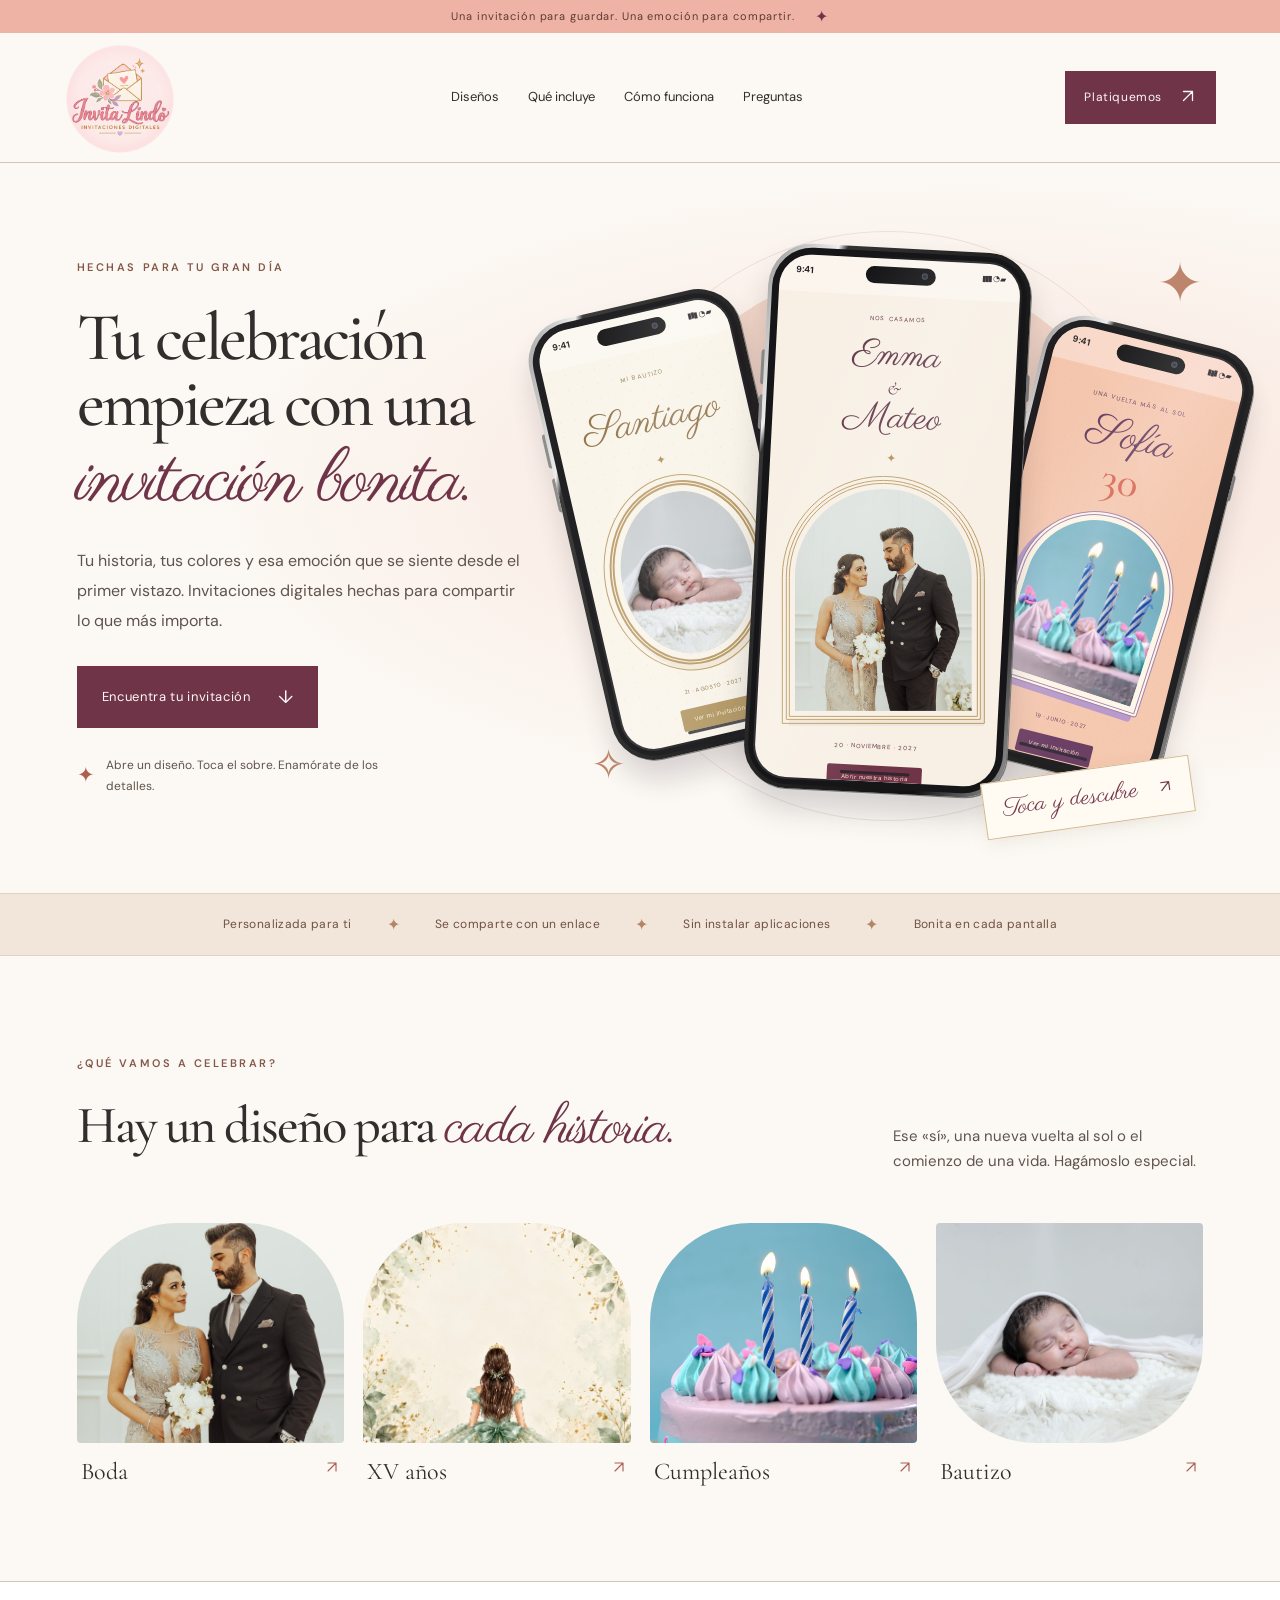
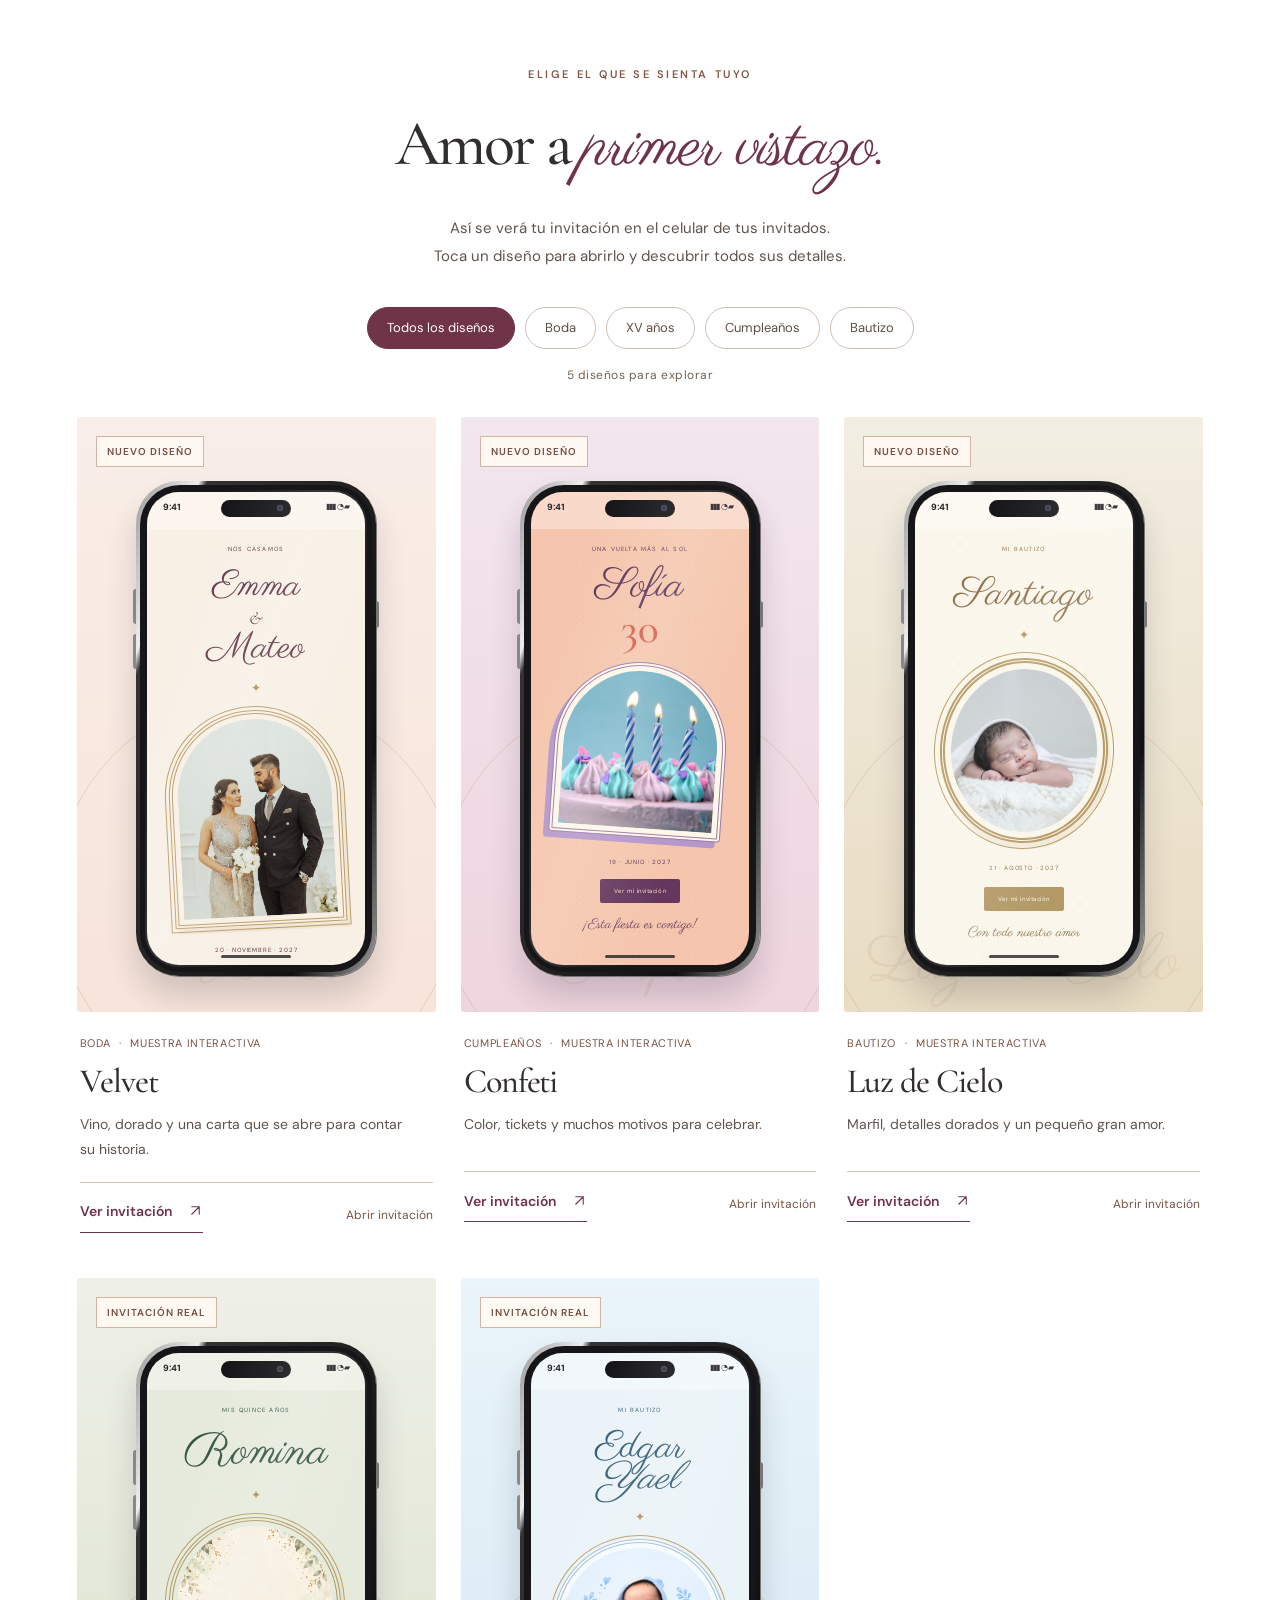
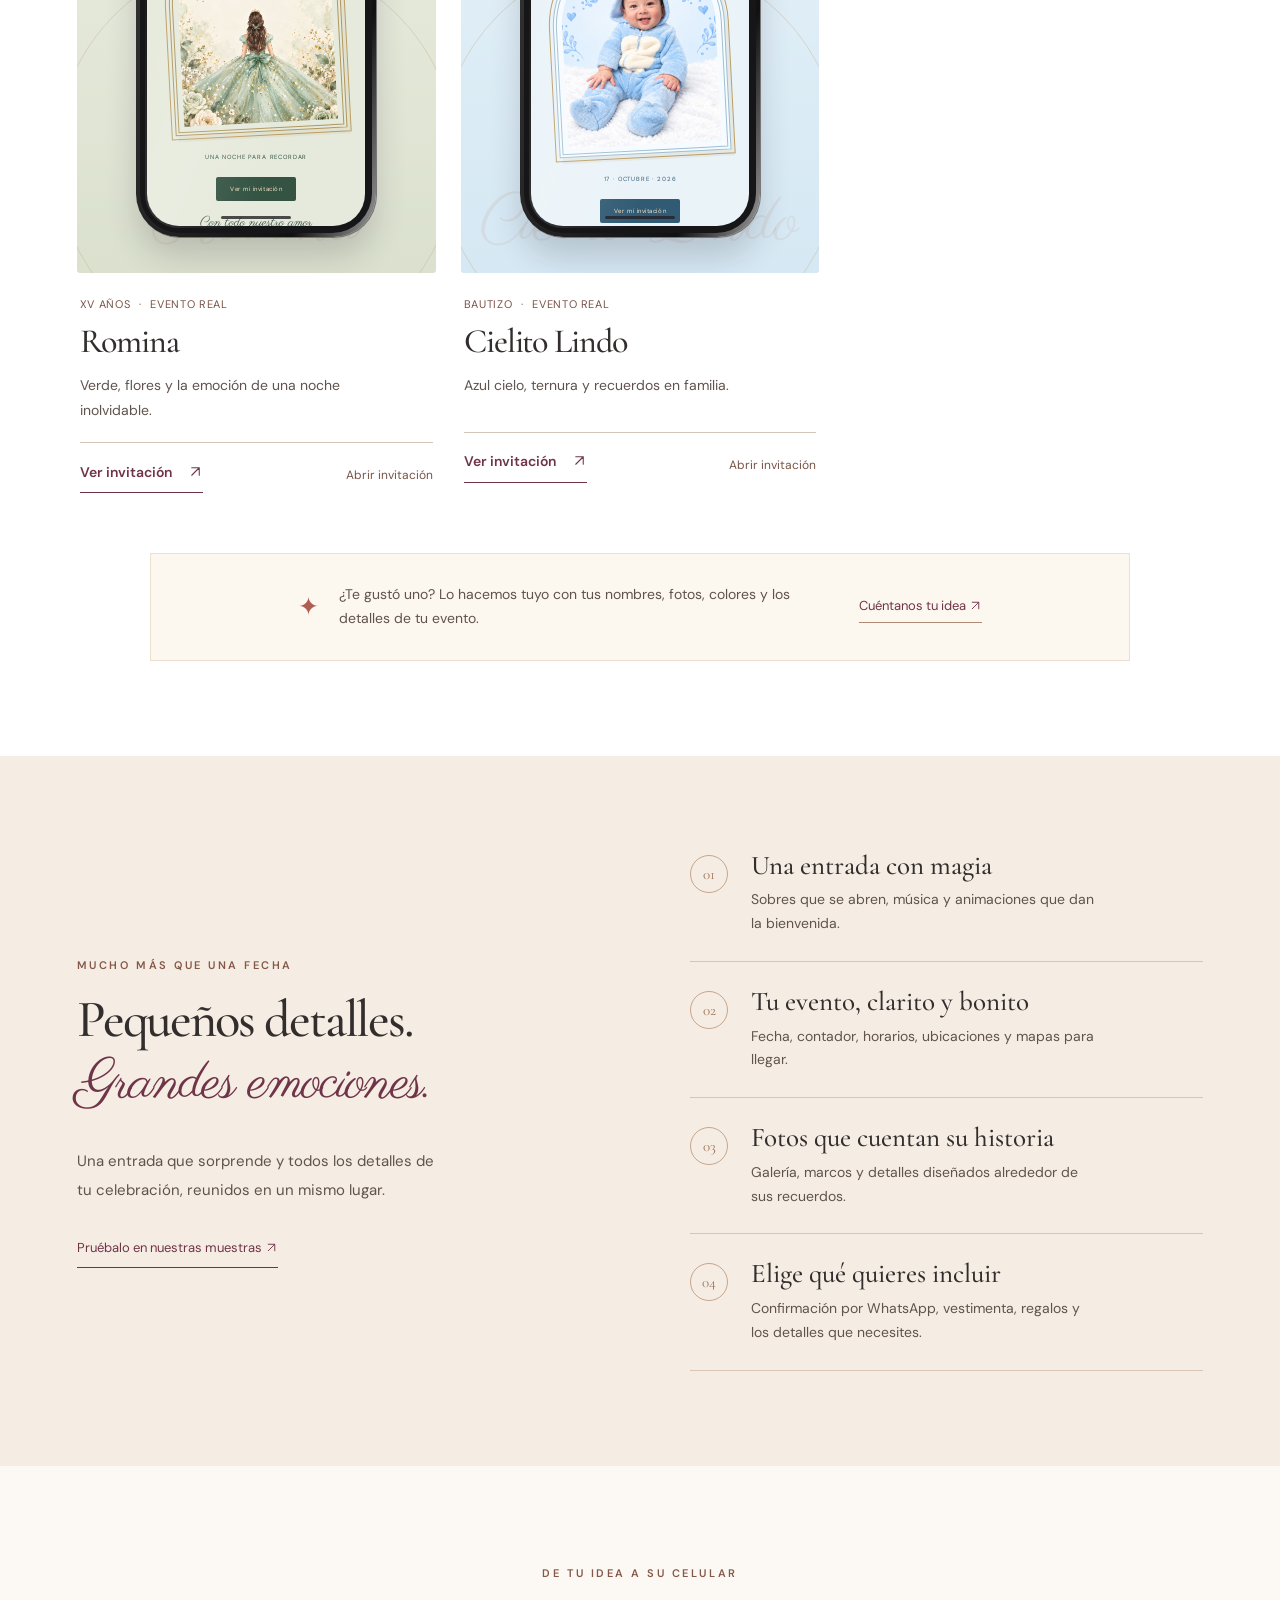
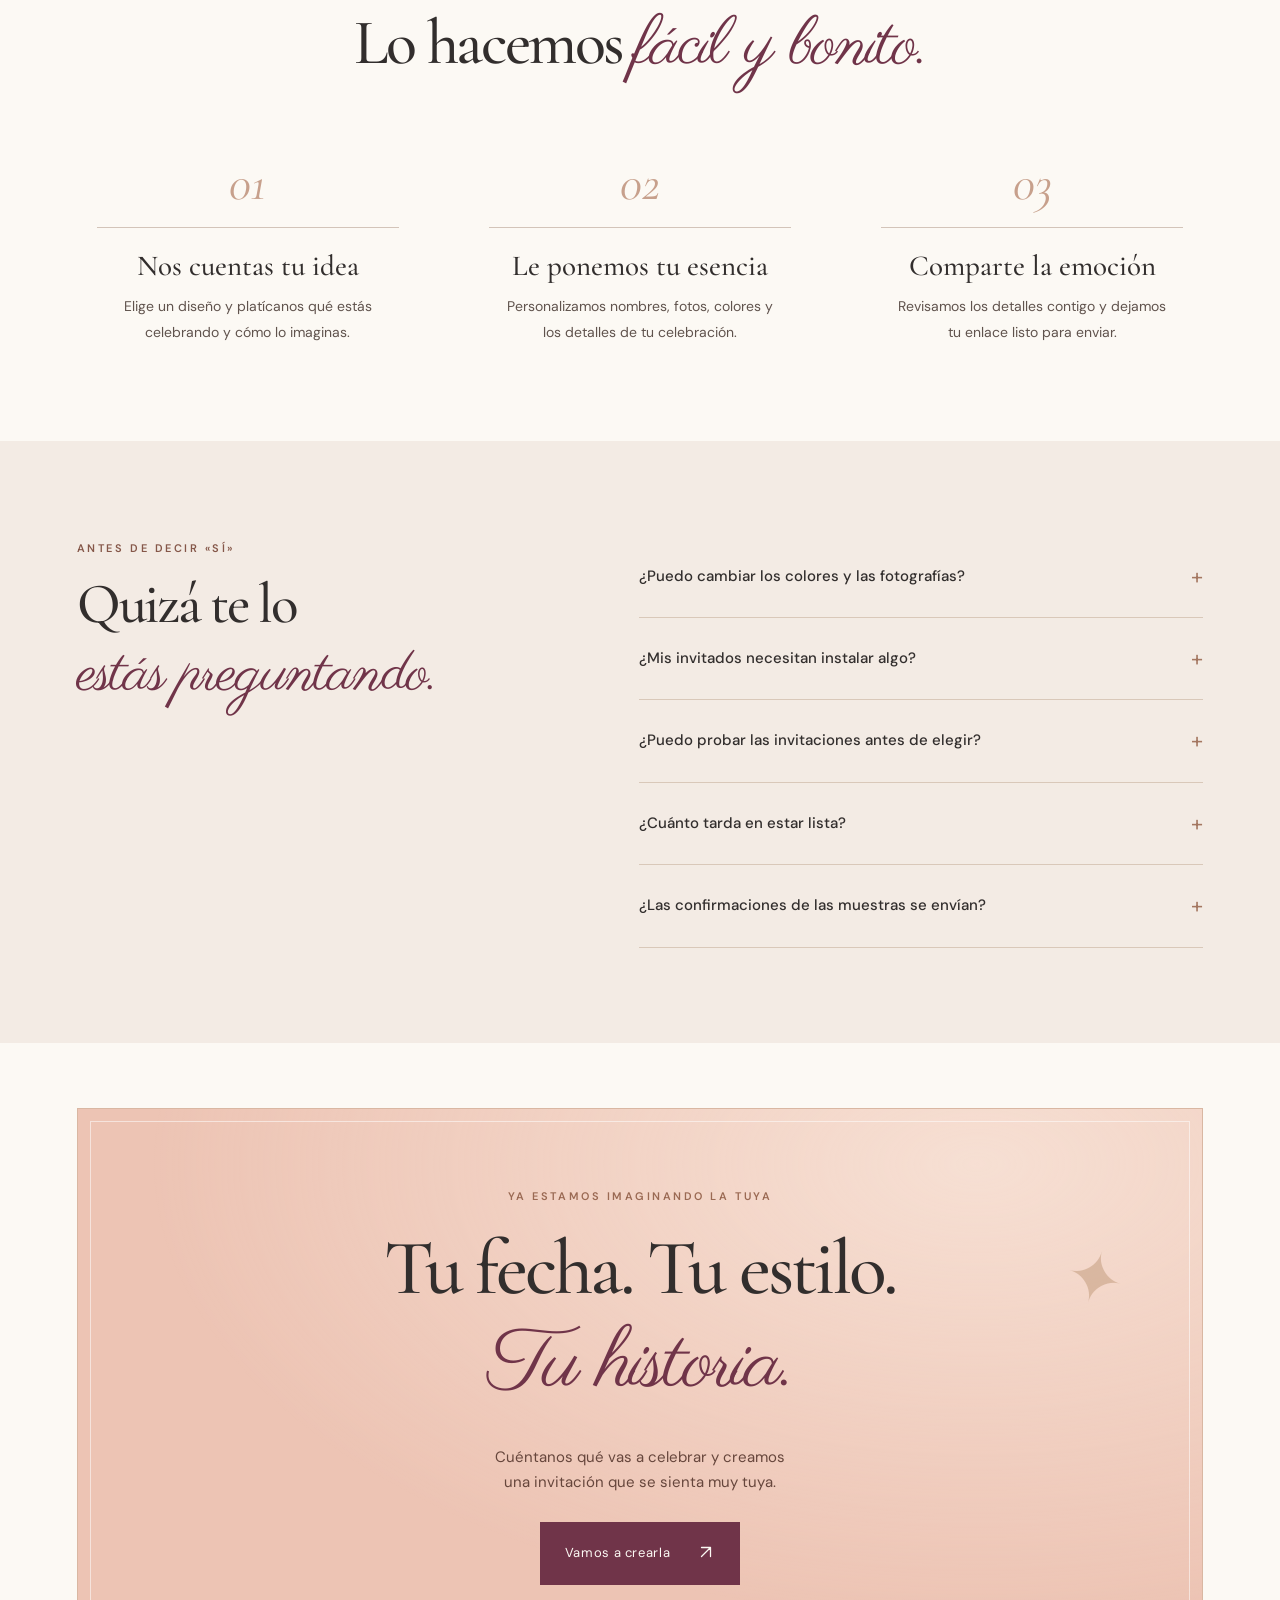
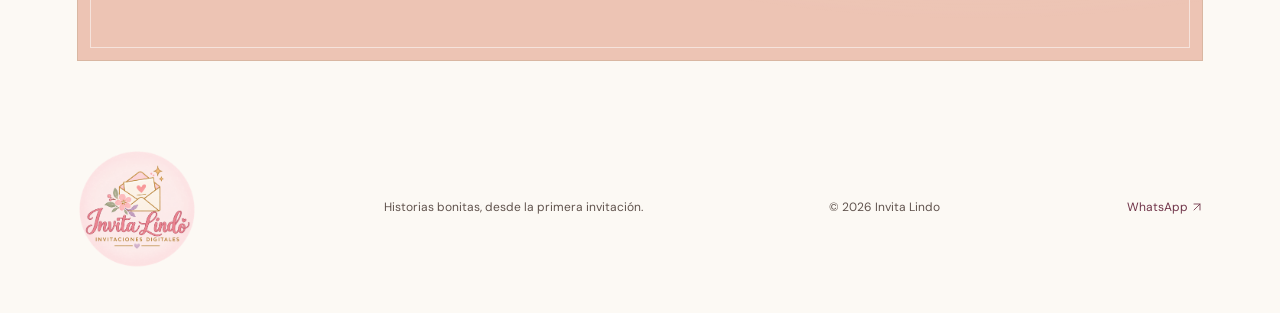
==== commit 254c0a86: "Corrige leyendas, logo y legibilidad de Invita Lindo" ====
--- a/index.html
+++ b/index.html
@@ -1,15 +1,15 @@
-<!doctype html><html lang="es"><head><meta charset="utf-8"><meta name="viewport" content="width=device-width,initial-scale=1"><meta name="theme-color" content="#fbf5ee"><meta name="description" content="Invita Lindo: invitaciones digitales para bodas, XV años, bautizos y cumpleaños. Explora los diseños en una vista de iPhone y encuentra el estilo de tu celebración."><title>Invita Lindo · Tu historia empieza aquí</title><link rel="preconnect" href="https://fonts.googleapis.com"><link rel="preconnect" href="https://fonts.gstatic.com" crossorigin><link href="https://fonts.googleapis.com/css2?family=DM+Sans:wght@400;500;600;700&family=Cormorant+Garamond:ital,wght@0,400;0,500;0,600;1,400;1,500&family=Parisienne&display=swap" rel="stylesheet"><link rel="stylesheet" href="./styles.css?v=iphone1"><script src="./app.js?v=iphone1" defer></script></head><body>
+<!doctype html><html lang="es"><head><meta charset="utf-8"><meta name="viewport" content="width=device-width,initial-scale=1"><meta name="theme-color" content="#fbf5ee"><meta name="description" content="Invita Lindo: invitaciones digitales para bodas, XV años, bautizos y cumpleaños. Explora los diseños desde cualquier dispositivo y encuentra el estilo de tu celebración."><title>Invita Lindo · Tu historia empieza aquí</title><link rel="preconnect" href="https://fonts.googleapis.com"><link rel="preconnect" href="https://fonts.gstatic.com" crossorigin><link href="https://fonts.googleapis.com/css2?family=DM+Sans:wght@400;500;600;700&family=Cormorant+Garamond:ital,wght@0,400;0,500;0,600;1,400;1,500&family=Parisienne&display=swap" rel="stylesheet"><link rel="stylesheet" href="./styles.css?v=marca2"><script src="./app.js?v=marca2" defer></script></head><body>
 <a class="skip" href="#contenido">Ir al contenido</a><div class="announcement">Una invitación para guardar. Una emoción para compartir. <span>✦</span></div>
-<header class="site-header"><a class="brand" href="#inicio" aria-label="Invita Lindo, inicio"><span class="brand-flower" aria-hidden="true">✳</span><span>Invita <em>Lindo</em><small>INVITACIONES DIGITALES</small></span></a><nav aria-label="Navegación principal"><a href="#colecciones">Diseños</a><a href="#incluye">Qué incluye</a><a href="#proceso">Cómo funciona</a><a href="#preguntas">Preguntas</a></nav><a class="button small" href="https://wa.me/527291767841?text=Hola%20Invita%20Lindo%2C%20me%20gustar%C3%ADa%20una%20invitaci%C3%B3n%20digital%20para%20mi%20evento." target="_blank" rel="noopener">Platiquemos <span>↗</span></a><button type="button" class="menu-toggle" aria-expanded="false" aria-controls="mobile-nav" aria-label="Abrir menú">☰</button></header>
-<nav id="mobile-nav" class="mobile-nav" aria-label="Menú móvil" hidden><a href="#colecciones">Explorar diseños</a><a href="#incluye">Qué incluye</a><a href="#proceso">Cómo funciona</a><a href="#preguntas">Preguntas frecuentes</a><a href="https://wa.me/527291767841?text=Hola%20Invita%20Lindo%2C%20me%20gustar%C3%ADa%20una%20invitaci%C3%B3n%20digital%20para%20mi%20evento." target="_blank" rel="noopener">Escríbenos por WhatsApp ↗</a></nav>
-<main id="contenido"><section class="hero" id="inicio"><div class="hero-copy"><span class="eyebrow">HECHAS PARA TU GRAN DÍA</span><h1>Tu celebración<br>empieza con una<br><em>invitación bonita.</em></h1><p>Tu historia, tus colores y esa emoción que se siente desde el primer vistazo. Invitaciones digitales hechas para compartir lo que más importa.</p><a class="button" href="#colecciones">Encuentra tu invitación <span>↓</span></a><div class="hero-caption"><span class="tiny-spark">✦</span> Abre un diseño. Toca el sobre. Enamórate de los detalles.</div></div><div class="hero-phones" aria-label="Prueba nuestras invitaciones en una pantalla de iPhone"><span class="halo halo-one" aria-hidden="true"></span><span class="halo halo-two" aria-hidden="true"></span><span class="hero-spark spark-one" aria-hidden="true">✦</span><span class="hero-spark spark-two" aria-hidden="true">✧</span><div class="device hero-side side-left"><span class="side-key" aria-hidden="true"></span><button type="button" class="device-touch" data-preview="luz" aria-label="Probar Luz de Cielo en iPhone"><span class="device-screen luz"><span class="statusbar" aria-hidden="true"><b>9:41</b><span>▮▮▮ &nbsp;◔ ▰</span></span><span class="island" aria-hidden="true"></span><span class="screen-content"><span class="screen-kicker">MI BAUTIZO</span><span class="screen-name">Santiago</span><span class="screen-ornament" aria-hidden="true">✦</span><span class="screen-photo"><img src="./muestra-bautizo-bebe.jpg" alt="" fetchpriority="high"></span><span class="screen-date">21 · AGOSTO · 2027</span><span class="screen-invite">Ver mi invitación</span><span class="screen-note">Con todo nuestro amor</span></span><span class="home-indicator" aria-hidden="true"></span></span><span class="device-glass" aria-hidden="true"></span></button></div><div class="device hero-main"><span class="side-key" aria-hidden="true"></span><button type="button" class="device-touch" data-preview="velvet" aria-label="Probar Velvet en iPhone"><span class="device-screen velvet"><span class="statusbar" aria-hidden="true"><b>9:41</b><span>▮▮▮ &nbsp;◔ ▰</span></span><span class="island" aria-hidden="true"></span><span class="screen-content"><span class="screen-kicker">NOS CASAMOS</span><span class="screen-name">Emma <i>&amp;</i> Mateo</span><span class="screen-ornament" aria-hidden="true">✦</span><span class="screen-photo"><img src="./muestra-velvet-pareja.jpg" alt="" fetchpriority="high"></span><span class="screen-date">20 · NOVIEMBRE · 2027</span><span class="screen-invite">Abrir nuestra historia</span><span class="screen-note">Con todo nuestro amor</span></span><span class="home-indicator" aria-hidden="true"></span></span><span class="device-glass" aria-hidden="true"></span></button></div><div class="device hero-side side-right"><span class="side-key" aria-hidden="true"></span><button type="button" class="device-touch" data-preview="confeti" aria-label="Probar Confeti en iPhone"><span class="device-screen confeti"><span class="statusbar" aria-hidden="true"><b>9:41</b><span>▮▮▮ &nbsp;◔ ▰</span></span><span class="island" aria-hidden="true"></span><span class="screen-content"><span class="screen-kicker">UNA VUELTA MÁS AL SOL</span><span class="screen-name">Sofía</span><span class="birthday-number">30</span><span class="screen-photo"><img src="./muestra-cumple-pastel.jpg" alt="" fetchpriority="high"></span><span class="screen-date">19 · JUNIO · 2027</span><span class="screen-invite">Ver mi invitación</span><span class="screen-note">¡Esta fiesta es contigo!</span></span><span class="home-indicator" aria-hidden="true"></span></span><span class="device-glass" aria-hidden="true"></span></button></div><span class="phone-sticker">Toca y descubre <span>↗</span></span></div></section>
+<header class="site-header"><a class="brand" href="#inicio" aria-label="Invita Lindo, inicio"><img class="brand-logo" src="./logo-invita-lindo.png" alt="Invita Lindo · Invitaciones digitales" width="120" height="120"></a><nav aria-label="Navegación principal"><a href="#colecciones">Diseños</a><a href="#incluye">Qué incluye</a><a href="#proceso">Cómo funciona</a><a href="#preguntas">Preguntas</a></nav><a class="button small" href="https://wa.me/527291767841?text=Hola%20Invita%20Lindo%2C%20me%20gustar%C3%ADa%20una%20invitaci%C3%B3n%20digital%20para%20mi%20evento." target="_blank" rel="noopener">Platiquemos <span><svg class="ui-icon" viewBox="0 0 24 24" aria-hidden="true" focusable="false"><path d="M6 18 18 6M6 6h12v12"/></svg></span></a><button type="button" class="menu-toggle" aria-expanded="false" aria-controls="mobile-nav" aria-label="Abrir menú"><svg class="ui-icon menu-icon" viewBox="0 0 24 24" aria-hidden="true"><path d="M4 6h16M4 12h16M4 18h16"/></svg></button></header>
+<nav id="mobile-nav" class="mobile-nav" aria-label="Menú móvil" hidden><a href="#colecciones">Explorar diseños</a><a href="#incluye">Qué incluye</a><a href="#proceso">Cómo funciona</a><a href="#preguntas">Preguntas frecuentes</a><a href="https://wa.me/527291767841?text=Hola%20Invita%20Lindo%2C%20me%20gustar%C3%ADa%20una%20invitaci%C3%B3n%20digital%20para%20mi%20evento." target="_blank" rel="noopener">Escríbenos por WhatsApp <svg class="ui-icon" viewBox="0 0 24 24" aria-hidden="true" focusable="false"><path d="M6 18 18 6M6 6h12v12"/></svg></a></nav>
+<main id="contenido"><section class="hero" id="inicio"><div class="hero-copy"><span class="eyebrow">HECHAS PARA TU GRAN DÍA</span><h1>Tu celebración<br>empieza con una<br><em>invitación bonita.</em></h1><p>Tu historia, tus colores y esa emoción que se siente desde el primer vistazo. Invitaciones digitales hechas para compartir lo que más importa.</p><a class="button" href="#colecciones">Encuentra tu invitación <span>↓</span></a><div class="hero-caption"><span class="tiny-spark">✦</span> Abre un diseño. Toca el sobre. Enamórate de los detalles.</div></div><div class="hero-phones" aria-label="Vista previa de nuestras invitaciones"><span class="halo halo-one" aria-hidden="true"></span><span class="halo halo-two" aria-hidden="true"></span><span class="hero-spark spark-one" aria-hidden="true">✦</span><span class="hero-spark spark-two" aria-hidden="true">✧</span><div class="device hero-side side-left"><span class="side-key" aria-hidden="true"></span><button type="button" class="device-touch" data-preview="luz" aria-label="Ver invitación de Luz de Cielo"><span class="device-screen luz"><span class="statusbar" aria-hidden="true"><b>9:41</b><span>▮▮▮ &nbsp;◔ ▰</span></span><span class="island" aria-hidden="true"></span><span class="screen-content"><span class="screen-kicker">MI BAUTIZO</span><span class="screen-name">Santiago</span><span class="screen-ornament" aria-hidden="true">✦</span><span class="screen-photo"><img src="./muestra-bautizo-bebe.jpg" alt="" fetchpriority="high"></span><span class="screen-date">21 · AGOSTO · 2027</span><span class="screen-invite">Ver mi invitación</span><span class="screen-note">Con todo nuestro amor</span></span><span class="home-indicator" aria-hidden="true"></span></span><span class="device-glass" aria-hidden="true"></span></button></div><div class="device hero-main"><span class="side-key" aria-hidden="true"></span><button type="button" class="device-touch" data-preview="velvet" aria-label="Ver invitación de Velvet"><span class="device-screen velvet"><span class="statusbar" aria-hidden="true"><b>9:41</b><span>▮▮▮ &nbsp;◔ ▰</span></span><span class="island" aria-hidden="true"></span><span class="screen-content"><span class="screen-kicker">NOS CASAMOS</span><span class="screen-name">Emma <i>&amp;</i> Mateo</span><span class="screen-ornament" aria-hidden="true">✦</span><span class="screen-photo"><img src="./muestra-velvet-pareja.jpg" alt="" fetchpriority="high"></span><span class="screen-date">20 · NOVIEMBRE · 2027</span><span class="screen-invite">Abrir nuestra historia</span><span class="screen-note">Con todo nuestro amor</span></span><span class="home-indicator" aria-hidden="true"></span></span><span class="device-glass" aria-hidden="true"></span></button></div><div class="device hero-side side-right"><span class="side-key" aria-hidden="true"></span><button type="button" class="device-touch" data-preview="confeti" aria-label="Ver invitación de Confeti"><span class="device-screen confeti"><span class="statusbar" aria-hidden="true"><b>9:41</b><span>▮▮▮ &nbsp;◔ ▰</span></span><span class="island" aria-hidden="true"></span><span class="screen-content"><span class="screen-kicker">UNA VUELTA MÁS AL SOL</span><span class="screen-name">Sofía</span><span class="birthday-number">30</span><span class="screen-photo"><img src="./muestra-cumple-pastel.jpg" alt="" fetchpriority="high"></span><span class="screen-date">19 · JUNIO · 2027</span><span class="screen-invite">Ver mi invitación</span><span class="screen-note">¡Esta fiesta es contigo!</span></span><span class="home-indicator" aria-hidden="true"></span></span><span class="device-glass" aria-hidden="true"></span></button></div><span class="phone-sticker">Toca y descubre <span><svg class="ui-icon" viewBox="0 0 24 24" aria-hidden="true" focusable="false"><path d="M6 18 18 6M6 6h12v12"/></svg></span></span></div></section>
 <div class="promise-strip"><span>Personalizada para ti</span><i>✦</i><span>Se comparte con un enlace</span><i>✦</i><span>Sin instalar aplicaciones</span><i>✦</i><span>Bonita en cada pantalla</span></div>
-<section class="occasions section-wrap" aria-labelledby="ocasiones-title"><div class="section-heading"><div><span class="eyebrow">¿QUÉ VAMOS A CELEBRAR?</span><h2 id="ocasiones-title">Hay un diseño para <em>cada historia.</em></h2></div><p>Ese «sí», una nueva vuelta al sol o el comienzo de una vida. Hagámoslo especial.</p></div><div class="occasion-grid"><button class="occasion" type="button" data-occasion="boda"><span class="occasion-photo"><img src="./muestra-velvet-pareja.jpg" alt="" loading="lazy"></span><span>Boda <i>↗</i></span></button><button class="occasion" type="button" data-occasion="xv"><span class="occasion-photo"><img src="./XVRomina/assets/quince-verde.webp" alt="" loading="lazy"></span><span>XV años <i>↗</i></span></button><button class="occasion" type="button" data-occasion="cumpleanos"><span class="occasion-photo"><img src="./muestra-cumple-pastel.jpg" alt="" loading="lazy"></span><span>Cumpleaños <i>↗</i></span></button><button class="occasion" type="button" data-occasion="bautizo"><span class="occasion-photo"><img src="./muestra-bautizo-bebe.jpg" alt="" loading="lazy"></span><span>Bautizo <i>↗</i></span></button></div></section>
-<section class="collection section-wrap" id="colecciones" aria-labelledby="colecciones-title"><div class="collection-heading"><span class="eyebrow">ELIGE EL QUE SE SIENTA TUYO</span><h2 id="colecciones-title">Amor a <em>primer vistazo.</em></h2><p>Así se verá tu invitación en el celular de tus invitados.<br>Toca un iPhone para abrirla y recorrer todos sus detalles.</p></div><div class="filters" role="group" aria-label="Filtrar invitaciones"><button type="button" data-filter="todos" aria-pressed="true">Todos los diseños</button><button type="button" data-filter="boda" aria-pressed="false">Boda</button><button type="button" data-filter="xv" aria-pressed="false">XV años</button><button type="button" data-filter="cumpleanos" aria-pressed="false">Cumpleaños</button><button type="button" data-filter="bautizo" aria-pressed="false">Bautizo</button></div><p class="filter-status" role="status" aria-live="polite">5 diseños para explorar</p><div class="model-grid"><article class="model-card" data-category="boda" data-model="velvet"><div class="model-stage stage-velvet"><span class="model-badge">NUEVO DISEÑO</span><div class="device "><span class="side-key" aria-hidden="true"></span><button type="button" class="device-touch" data-preview="velvet" aria-label="Probar Velvet en iPhone"><span class="device-screen velvet"><span class="statusbar" aria-hidden="true"><b>9:41</b><span>▮▮▮ &nbsp;◔ ▰</span></span><span class="island" aria-hidden="true"></span><span class="screen-content"><span class="screen-kicker">NOS CASAMOS</span><span class="screen-name">Emma <i>&amp;</i> Mateo</span><span class="screen-ornament" aria-hidden="true">✦</span><span class="screen-photo"><img src="./muestra-velvet-pareja.jpg" alt="" loading="lazy"></span><span class="screen-date">20 · NOVIEMBRE · 2027</span><span class="screen-invite">Abrir nuestra historia</span><span class="screen-note">Con todo nuestro amor</span></span><span class="home-indicator" aria-hidden="true"></span></span><span class="device-glass" aria-hidden="true"></span></button></div><span class="stage-name" aria-hidden="true">Velvet</span></div><div class="model-copy"><div class="model-type">Boda <span>·</span> Muestra interactiva</div><h3>Velvet</h3><p>Vino, dorado y una carta que se abre para contar su historia.</p><div class="model-actions"><button class="try-button" type="button" data-preview="velvet">Probar en iPhone <span>↗</span></button><a href="./BodaVelvet.html?v=6bd60b8" target="_blank" rel="noopener" aria-label="Abrir invitación Velvet">Abrir invitación</a></div></div></article><article class="model-card" data-category="cumpleanos" data-model="confeti"><div class="model-stage stage-confeti"><span class="model-badge">NUEVO DISEÑO</span><div class="device "><span class="side-key" aria-hidden="true"></span><button type="button" class="device-touch" data-preview="confeti" aria-label="Probar Confeti en iPhone"><span class="device-screen confeti"><span class="statusbar" aria-hidden="true"><b>9:41</b><span>▮▮▮ &nbsp;◔ ▰</span></span><span class="island" aria-hidden="true"></span><span class="screen-content"><span class="screen-kicker">UNA VUELTA MÁS AL SOL</span><span class="screen-name">Sofía</span><span class="birthday-number">30</span><span class="screen-photo"><img src="./muestra-cumple-pastel.jpg" alt="" loading="lazy"></span><span class="screen-date">19 · JUNIO · 2027</span><span class="screen-invite">Ver mi invitación</span><span class="screen-note">¡Esta fiesta es contigo!</span></span><span class="home-indicator" aria-hidden="true"></span></span><span class="device-glass" aria-hidden="true"></span></button></div><span class="stage-name" aria-hidden="true">Confeti</span></div><div class="model-copy"><div class="model-type">Cumpleaños <span>·</span> Muestra interactiva</div><h3>Confeti</h3><p>Color, tickets y muchos motivos para celebrar.</p><div class="model-actions"><button class="try-button" type="button" data-preview="confeti">Probar en iPhone <span>↗</span></button><a href="./CumpleConfeti.html?v=6bd60b8" target="_blank" rel="noopener" aria-label="Abrir invitación Confeti">Abrir invitación</a></div></div></article><article class="model-card" data-category="bautizo" data-model="luz"><div class="model-stage stage-luz"><span class="model-badge">NUEVO DISEÑO</span><div class="device "><span class="side-key" aria-hidden="true"></span><button type="button" class="device-touch" data-preview="luz" aria-label="Probar Luz de Cielo en iPhone"><span class="device-screen luz"><span class="statusbar" aria-hidden="true"><b>9:41</b><span>▮▮▮ &nbsp;◔ ▰</span></span><span class="island" aria-hidden="true"></span><span class="screen-content"><span class="screen-kicker">MI BAUTIZO</span><span class="screen-name">Santiago</span><span class="screen-ornament" aria-hidden="true">✦</span><span class="screen-photo"><img src="./muestra-bautizo-bebe.jpg" alt="" loading="lazy"></span><span class="screen-date">21 · AGOSTO · 2027</span><span class="screen-invite">Ver mi invitación</span><span class="screen-note">Con todo nuestro amor</span></span><span class="home-indicator" aria-hidden="true"></span></span><span class="device-glass" aria-hidden="true"></span></button></div><span class="stage-name" aria-hidden="true">Luz de Cielo</span></div><div class="model-copy"><div class="model-type">Bautizo <span>·</span> Muestra interactiva</div><h3>Luz de Cielo</h3><p>Marfil, detalles dorados y un pequeño gran amor.</p><div class="model-actions"><button class="try-button" type="button" data-preview="luz">Probar en iPhone <span>↗</span></button><a href="./BautizoLuz.html?v=6bd60b8" target="_blank" rel="noopener" aria-label="Abrir invitación Luz de Cielo">Abrir invitación</a></div></div></article><article class="model-card" data-category="xv" data-model="romina"><div class="model-stage stage-romina"><span class="model-badge">INVITACIÓN REAL</span><div class="device "><span class="side-key" aria-hidden="true"></span><button type="button" class="device-touch" data-preview="romina" aria-label="Probar Romina en iPhone"><span class="device-screen romina"><span class="statusbar" aria-hidden="true"><b>9:41</b><span>▮▮▮ &nbsp;◔ ▰</span></span><span class="island" aria-hidden="true"></span><span class="screen-content"><span class="screen-kicker">MIS QUINCE AÑOS</span><span class="screen-name">Romina</span><span class="screen-ornament" aria-hidden="true">✦</span><span class="screen-photo"><img src="./XVRomina/assets/quince-verde.webp" alt="" loading="lazy"></span><span class="screen-date">UNA NOCHE PARA RECORDAR</span><span class="screen-invite">Ver mi invitación</span><span class="screen-note">Con todo nuestro amor</span></span><span class="home-indicator" aria-hidden="true"></span></span><span class="device-glass" aria-hidden="true"></span></button></div><span class="stage-name" aria-hidden="true">Romina</span></div><div class="model-copy"><div class="model-type">XV años <span>·</span> Evento real</div><h3>Romina</h3><p>Verde, flores y la emoción de una noche inolvidable.</p><div class="model-actions"><button class="try-button" type="button" data-preview="romina">Probar en iPhone <span>↗</span></button><a href="./XVRomina/" target="_blank" rel="noopener" aria-label="Abrir invitación Romina">Abrir invitación</a></div></div></article><article class="model-card" data-category="bautizo" data-model="cielito"><div class="model-stage stage-cielito"><span class="model-badge">INVITACIÓN REAL</span><div class="device "><span class="side-key" aria-hidden="true"></span><button type="button" class="device-touch" data-preview="cielito" aria-label="Probar Cielito Lindo en iPhone"><span class="device-screen cielito"><span class="statusbar" aria-hidden="true"><b>9:41</b><span>▮▮▮ &nbsp;◔ ▰</span></span><span class="island" aria-hidden="true"></span><span class="screen-content"><span class="screen-kicker">MI BAUTIZO</span><span class="screen-name">Edgar <i>Yael</i></span><span class="screen-ornament" aria-hidden="true">✦</span><span class="screen-photo"><img src="./imagenes/edgar.jpg" alt="" loading="lazy"></span><span class="screen-date">17 · OCTUBRE · 2026</span><span class="screen-invite">Ver mi invitación</span><span class="screen-note">Con todo nuestro amor</span></span><span class="home-indicator" aria-hidden="true"></span></span><span class="device-glass" aria-hidden="true"></span></button></div><span class="stage-name" aria-hidden="true">Cielito Lindo</span></div><div class="model-copy"><div class="model-type">Bautizo <span>·</span> Evento real</div><h3>Cielito Lindo</h3><p>Azul cielo, ternura y recuerdos en familia.</p><div class="model-actions"><button class="try-button" type="button" data-preview="cielito">Probar en iPhone <span>↗</span></button><a href="./BautizoEdgarYael/" target="_blank" rel="noopener" aria-label="Abrir invitación Cielito Lindo">Abrir invitación</a></div></div></article></div><div class="collection-note"><span>✦</span><p>¿Te gustó uno? Lo hacemos tuyo con tus nombres, fotos, colores y los detalles de tu evento.</p><a href="https://wa.me/527291767841?text=Hola%20Invita%20Lindo%2C%20me%20gustar%C3%ADa%20una%20invitaci%C3%B3n%20digital%20para%20mi%20evento." target="_blank" rel="noopener">Cuéntanos tu idea ↗</a></div></section>
-<section class="experience section-wrap" id="incluye"><div class="experience-copy"><span class="eyebrow">MUCHO MÁS QUE UNA FECHA</span><h2>Pequeños detalles.<br><em>Grandes emociones.</em></h2><p>Una entrada que sorprende y todos los detalles de tu celebración, reunidos en un mismo lugar.</p><a class="text-link" href="#colecciones">Pruébalo en nuestras muestras ↗</a></div><div class="feature-list"><article><span>01</span><div><h3>Una entrada con magia</h3><p>Sobres que se abren, música y animaciones que dan la bienvenida.</p></div></article><article><span>02</span><div><h3>Tu evento, clarito y bonito</h3><p>Fecha, contador, horarios, ubicaciones y mapas para llegar.</p></div></article><article><span>03</span><div><h3>Fotos que cuentan su historia</h3><p>Galería, marcos y detalles diseñados alrededor de sus recuerdos.</p></div></article><article><span>04</span><div><h3>Elige qué quieres incluir</h3><p>Confirmación por WhatsApp, vestimenta, regalos y los detalles que necesites.</p></div></article></div></section>
+<section class="occasions section-wrap" aria-labelledby="ocasiones-title"><div class="section-heading"><div><span class="eyebrow">¿QUÉ VAMOS A CELEBRAR?</span><h2 id="ocasiones-title">Hay un diseño para <em>cada historia.</em></h2></div><p>Ese «sí», una nueva vuelta al sol o el comienzo de una vida. Hagámoslo especial.</p></div><div class="occasion-grid"><button class="occasion" type="button" data-occasion="boda"><span class="occasion-photo"><img src="./muestra-velvet-pareja.jpg" alt="" loading="lazy"></span><span>Boda <i><svg class="ui-icon" viewBox="0 0 24 24" aria-hidden="true" focusable="false"><path d="M6 18 18 6M6 6h12v12"/></svg></i></span></button><button class="occasion" type="button" data-occasion="xv"><span class="occasion-photo"><img src="./XVRomina/assets/quince-verde.webp" alt="" loading="lazy"></span><span>XV años <i><svg class="ui-icon" viewBox="0 0 24 24" aria-hidden="true" focusable="false"><path d="M6 18 18 6M6 6h12v12"/></svg></i></span></button><button class="occasion" type="button" data-occasion="cumpleanos"><span class="occasion-photo"><img src="./muestra-cumple-pastel.jpg" alt="" loading="lazy"></span><span>Cumpleaños <i><svg class="ui-icon" viewBox="0 0 24 24" aria-hidden="true" focusable="false"><path d="M6 18 18 6M6 6h12v12"/></svg></i></span></button><button class="occasion" type="button" data-occasion="bautizo"><span class="occasion-photo"><img src="./muestra-bautizo-bebe.jpg" alt="" loading="lazy"></span><span>Bautizo <i><svg class="ui-icon" viewBox="0 0 24 24" aria-hidden="true" focusable="false"><path d="M6 18 18 6M6 6h12v12"/></svg></i></span></button></div></section>
+<section class="collection section-wrap" id="colecciones" aria-labelledby="colecciones-title"><div class="collection-heading"><span class="eyebrow">ELIGE EL QUE SE SIENTA TUYO</span><h2 id="colecciones-title">Amor a <em>primer vistazo.</em></h2><p>Así se verá tu invitación en el celular de tus invitados.<br> Toca un diseño para abrirlo y descubrir todos sus detalles.</p></div><div class="filters" role="group" aria-label="Filtrar invitaciones"><button type="button" data-filter="todos" aria-pressed="true">Todos los diseños</button><button type="button" data-filter="boda" aria-pressed="false">Boda</button><button type="button" data-filter="xv" aria-pressed="false">XV años</button><button type="button" data-filter="cumpleanos" aria-pressed="false">Cumpleaños</button><button type="button" data-filter="bautizo" aria-pressed="false">Bautizo</button></div><p class="filter-status" role="status" aria-live="polite">5 diseños para explorar</p><div class="model-grid"><article class="model-card" data-category="boda" data-model="velvet"><div class="model-stage stage-velvet"><span class="model-badge">NUEVO DISEÑO</span><div class="device "><span class="side-key" aria-hidden="true"></span><button type="button" class="device-touch" data-preview="velvet" aria-label="Ver invitación de Velvet"><span class="device-screen velvet"><span class="statusbar" aria-hidden="true"><b>9:41</b><span>▮▮▮ &nbsp;◔ ▰</span></span><span class="island" aria-hidden="true"></span><span class="screen-content"><span class="screen-kicker">NOS CASAMOS</span><span class="screen-name">Emma <i>&amp;</i> Mateo</span><span class="screen-ornament" aria-hidden="true">✦</span><span class="screen-photo"><img src="./muestra-velvet-pareja.jpg" alt="" loading="lazy"></span><span class="screen-date">20 · NOVIEMBRE · 2027</span><span class="screen-invite">Abrir nuestra historia</span><span class="screen-note">Con todo nuestro amor</span></span><span class="home-indicator" aria-hidden="true"></span></span><span class="device-glass" aria-hidden="true"></span></button></div><span class="stage-name" aria-hidden="true">Velvet</span></div><div class="model-copy"><div class="model-type">Boda <span>·</span> Muestra interactiva</div><h3>Velvet</h3><p>Vino, dorado y una carta que se abre para contar su historia.</p><div class="model-actions"><button class="try-button" type="button" data-preview="velvet">Ver invitación <span><svg class="ui-icon" viewBox="0 0 24 24" aria-hidden="true" focusable="false"><path d="M6 18 18 6M6 6h12v12"/></svg></span></button><a href="./BodaVelvet.html?v=6bd60b8" target="_blank" rel="noopener" aria-label="Abrir invitación Velvet">Abrir invitación</a></div></div></article><article class="model-card" data-category="cumpleanos" data-model="confeti"><div class="model-stage stage-confeti"><span class="model-badge">NUEVO DISEÑO</span><div class="device "><span class="side-key" aria-hidden="true"></span><button type="button" class="device-touch" data-preview="confeti" aria-label="Ver invitación de Confeti"><span class="device-screen confeti"><span class="statusbar" aria-hidden="true"><b>9:41</b><span>▮▮▮ &nbsp;◔ ▰</span></span><span class="island" aria-hidden="true"></span><span class="screen-content"><span class="screen-kicker">UNA VUELTA MÁS AL SOL</span><span class="screen-name">Sofía</span><span class="birthday-number">30</span><span class="screen-photo"><img src="./muestra-cumple-pastel.jpg" alt="" loading="lazy"></span><span class="screen-date">19 · JUNIO · 2027</span><span class="screen-invite">Ver mi invitación</span><span class="screen-note">¡Esta fiesta es contigo!</span></span><span class="home-indicator" aria-hidden="true"></span></span><span class="device-glass" aria-hidden="true"></span></button></div><span class="stage-name" aria-hidden="true">Confeti</span></div><div class="model-copy"><div class="model-type">Cumpleaños <span>·</span> Muestra interactiva</div><h3>Confeti</h3><p>Color, tickets y muchos motivos para celebrar.</p><div class="model-actions"><button class="try-button" type="button" data-preview="confeti">Ver invitación <span><svg class="ui-icon" viewBox="0 0 24 24" aria-hidden="true" focusable="false"><path d="M6 18 18 6M6 6h12v12"/></svg></span></button><a href="./CumpleConfeti.html?v=6bd60b8" target="_blank" rel="noopener" aria-label="Abrir invitación Confeti">Abrir invitación</a></div></div></article><article class="model-card" data-category="bautizo" data-model="luz"><div class="model-stage stage-luz"><span class="model-badge">NUEVO DISEÑO</span><div class="device "><span class="side-key" aria-hidden="true"></span><button type="button" class="device-touch" data-preview="luz" aria-label="Ver invitación de Luz de Cielo"><span class="device-screen luz"><span class="statusbar" aria-hidden="true"><b>9:41</b><span>▮▮▮ &nbsp;◔ ▰</span></span><span class="island" aria-hidden="true"></span><span class="screen-content"><span class="screen-kicker">MI BAUTIZO</span><span class="screen-name">Santiago</span><span class="screen-ornament" aria-hidden="true">✦</span><span class="screen-photo"><img src="./muestra-bautizo-bebe.jpg" alt="" loading="lazy"></span><span class="screen-date">21 · AGOSTO · 2027</span><span class="screen-invite">Ver mi invitación</span><span class="screen-note">Con todo nuestro amor</span></span><span class="home-indicator" aria-hidden="true"></span></span><span class="device-glass" aria-hidden="true"></span></button></div><span class="stage-name" aria-hidden="true">Luz de Cielo</span></div><div class="model-copy"><div class="model-type">Bautizo <span>·</span> Muestra interactiva</div><h3>Luz de Cielo</h3><p>Marfil, detalles dorados y un pequeño gran amor.</p><div class="model-actions"><button class="try-button" type="button" data-preview="luz">Ver invitación <span><svg class="ui-icon" viewBox="0 0 24 24" aria-hidden="true" focusable="false"><path d="M6 18 18 6M6 6h12v12"/></svg></span></button><a href="./BautizoLuz.html?v=6bd60b8" target="_blank" rel="noopener" aria-label="Abrir invitación Luz de Cielo">Abrir invitación</a></div></div></article><article class="model-card" data-category="xv" data-model="romina"><div class="model-stage stage-romina"><span class="model-badge">INVITACIÓN REAL</span><div class="device "><span class="side-key" aria-hidden="true"></span><button type="button" class="device-touch" data-preview="romina" aria-label="Ver invitación de Romina"><span class="device-screen romina"><span class="statusbar" aria-hidden="true"><b>9:41</b><span>▮▮▮ &nbsp;◔ ▰</span></span><span class="island" aria-hidden="true"></span><span class="screen-content"><span class="screen-kicker">MIS QUINCE AÑOS</span><span class="screen-name">Romina</span><span class="screen-ornament" aria-hidden="true">✦</span><span class="screen-photo"><img src="./XVRomina/assets/quince-verde.webp" alt="" loading="lazy"></span><span class="screen-date">UNA NOCHE PARA RECORDAR</span><span class="screen-invite">Ver mi invitación</span><span class="screen-note">Con todo nuestro amor</span></span><span class="home-indicator" aria-hidden="true"></span></span><span class="device-glass" aria-hidden="true"></span></button></div><span class="stage-name" aria-hidden="true">Romina</span></div><div class="model-copy"><div class="model-type">XV años <span>·</span> Evento real</div><h3>Romina</h3><p>Verde, flores y la emoción de una noche inolvidable.</p><div class="model-actions"><button class="try-button" type="button" data-preview="romina">Ver invitación <span><svg class="ui-icon" viewBox="0 0 24 24" aria-hidden="true" focusable="false"><path d="M6 18 18 6M6 6h12v12"/></svg></span></button><a href="./XVRomina/" target="_blank" rel="noopener" aria-label="Abrir invitación Romina">Abrir invitación</a></div></div></article><article class="model-card" data-category="bautizo" data-model="cielito"><div class="model-stage stage-cielito"><span class="model-badge">INVITACIÓN REAL</span><div class="device "><span class="side-key" aria-hidden="true"></span><button type="button" class="device-touch" data-preview="cielito" aria-label="Ver invitación de Cielito Lindo"><span class="device-screen cielito"><span class="statusbar" aria-hidden="true"><b>9:41</b><span>▮▮▮ &nbsp;◔ ▰</span></span><span class="island" aria-hidden="true"></span><span class="screen-content"><span class="screen-kicker">MI BAUTIZO</span><span class="screen-name">Edgar <i>Yael</i></span><span class="screen-ornament" aria-hidden="true">✦</span><span class="screen-photo"><img src="./imagenes/edgar.jpg" alt="" loading="lazy"></span><span class="screen-date">17 · OCTUBRE · 2026</span><span class="screen-invite">Ver mi invitación</span><span class="screen-note">Con todo nuestro amor</span></span><span class="home-indicator" aria-hidden="true"></span></span><span class="device-glass" aria-hidden="true"></span></button></div><span class="stage-name" aria-hidden="true">Cielito Lindo</span></div><div class="model-copy"><div class="model-type">Bautizo <span>·</span> Evento real</div><h3>Cielito Lindo</h3><p>Azul cielo, ternura y recuerdos en familia.</p><div class="model-actions"><button class="try-button" type="button" data-preview="cielito">Ver invitación <span><svg class="ui-icon" viewBox="0 0 24 24" aria-hidden="true" focusable="false"><path d="M6 18 18 6M6 6h12v12"/></svg></span></button><a href="./BautizoEdgarYael/" target="_blank" rel="noopener" aria-label="Abrir invitación Cielito Lindo">Abrir invitación</a></div></div></article></div><div class="collection-note"><span>✦</span><p>¿Te gustó uno? Lo hacemos tuyo con tus nombres, fotos, colores y los detalles de tu evento.</p><a href="https://wa.me/527291767841?text=Hola%20Invita%20Lindo%2C%20me%20gustar%C3%ADa%20una%20invitaci%C3%B3n%20digital%20para%20mi%20evento." target="_blank" rel="noopener">Cuéntanos tu idea <svg class="ui-icon" viewBox="0 0 24 24" aria-hidden="true" focusable="false"><path d="M6 18 18 6M6 6h12v12"/></svg></a></div></section>
+<section class="experience section-wrap" id="incluye"><div class="experience-copy"><span class="eyebrow">MUCHO MÁS QUE UNA FECHA</span><h2>Pequeños detalles.<br><em>Grandes emociones.</em></h2><p>Una entrada que sorprende y todos los detalles de tu celebración, reunidos en un mismo lugar.</p><a class="text-link" href="#colecciones">Pruébalo en nuestras muestras <svg class="ui-icon" viewBox="0 0 24 24" aria-hidden="true" focusable="false"><path d="M6 18 18 6M6 6h12v12"/></svg></a></div><div class="feature-list"><article><span>01</span><div><h3>Una entrada con magia</h3><p>Sobres que se abren, música y animaciones que dan la bienvenida.</p></div></article><article><span>02</span><div><h3>Tu evento, clarito y bonito</h3><p>Fecha, contador, horarios, ubicaciones y mapas para llegar.</p></div></article><article><span>03</span><div><h3>Fotos que cuentan su historia</h3><p>Galería, marcos y detalles diseñados alrededor de sus recuerdos.</p></div></article><article><span>04</span><div><h3>Elige qué quieres incluir</h3><p>Confirmación por WhatsApp, vestimenta, regalos y los detalles que necesites.</p></div></article></div></section>
 <section class="process section-wrap" id="proceso"><div class="collection-heading"><span class="eyebrow">DE TU IDEA A SU CELULAR</span><h2>Lo hacemos <em>fácil y bonito.</em></h2></div><ol><li><span>01</span><h3>Nos cuentas tu idea</h3><p>Elige un diseño y platícanos qué estás celebrando y cómo lo imaginas.</p></li><li><span>02</span><h3>Le ponemos tu esencia</h3><p>Personalizamos nombres, fotos, colores y los detalles de tu celebración.</p></li><li><span>03</span><h3>Comparte la emoción</h3><p>Revisamos los detalles contigo y dejamos tu enlace listo para enviar.</p></li></ol></section>
-<section class="faq section-wrap" id="preguntas"><div><span class="eyebrow">ANTES DE DECIR «SÍ»</span><h2>Quizá te lo<br><em>estás preguntando.</em></h2></div><div class="faq-list"><details><summary>¿Puedo cambiar los colores y las fotografías?<span>+</span></summary><p>Sí. Partimos del diseño que te gusta y lo adaptamos con tus fotos, nombres, colores y datos del evento.</p></details><details><summary>¿Mis invitados necesitan instalar algo?<span>+</span></summary><p>No. Abren la invitación desde el enlace que les compartes por WhatsApp o por el medio que prefieras.</p></details><details><summary>¿Puedo probar las invitaciones antes de elegir?<span>+</span></summary><p>Claro. Toca cualquiera de los iPhones del catálogo para explorar una muestra completa. También puedes abrirla aparte.</p></details><details><summary>¿Cuánto tarda en estar lista?<span>+</span></summary><p>Te confirmamos el tiempo de entrega al revisar el diseño, la fecha de tu evento y la información que necesitamos.</p></details><details><summary>¿Las confirmaciones de las muestras se envían?<span>+</span></summary><p>Las tres nuevas muestras permiten probar la confirmación sin enviar mensajes ni guardar datos. En tu invitación se puede conectar a WhatsApp.</p></details></div></section>
-<section class="contact" id="contacto"><span class="eyebrow">YA ESTAMOS IMAGINANDO LA TUYA</span><h2>Tu fecha. Tu estilo.<br><em>Tu historia.</em></h2><p>Cuéntanos qué vas a celebrar y creamos<br>una invitación que se sienta muy tuya.</p><a class="button" href="https://wa.me/527291767841?text=Hola%20Invita%20Lindo%2C%20me%20gustar%C3%ADa%20una%20invitaci%C3%B3n%20digital%20para%20mi%20evento." target="_blank" rel="noopener">Vamos a crearla <span>↗</span></a><span class="contact-spark" aria-hidden="true">✦</span></section></main>
-<footer><a class="brand" href="#inicio"><span class="brand-flower" aria-hidden="true">✳</span><span>Invita <em>Lindo</em></span></a><p>Historias bonitas, desde la primera invitación.</p><span>© 2026 Invita Lindo</span><a href="https://wa.me/527291767841?text=Hola%20Invita%20Lindo%2C%20me%20gustar%C3%ADa%20una%20invitaci%C3%B3n%20digital%20para%20mi%20evento." target="_blank" rel="noopener">WhatsApp ↗</a></footer>
-<dialog id="preview-dialog" aria-label="Vista de invitación en iPhone"><div class="preview-toolbar"><div><small>ESTÁS EXPLORANDO</small><strong id="preview-name">Velvet</strong></div><button class="close-preview" type="button" data-close-preview aria-label="Cerrar vista previa">×</button></div><div class="preview-device"><span class="preview-island" aria-hidden="true"></span><iframe title="Invitación interactiva en iPhone" src="about:blank" allow="autoplay" loading="lazy"></iframe><span class="preview-home" aria-hidden="true"></span></div><div class="preview-footer"><span>Desliza dentro del teléfono para explorar</span><a id="preview-link" href="./BodaVelvet.html?v=6bd60b8" target="_blank" rel="noopener">Abrir aparte ↗</a></div></dialog>
+<section class="faq section-wrap" id="preguntas"><div><span class="eyebrow">ANTES DE DECIR «SÍ»</span><h2>Quizá te lo<br><em>estás preguntando.</em></h2></div><div class="faq-list"><details><summary>¿Puedo cambiar los colores y las fotografías?<span>+</span></summary><p>Sí. Partimos del diseño que te gusta y lo adaptamos con tus fotos, nombres, colores y datos del evento.</p></details><details><summary>¿Mis invitados necesitan instalar algo?<span>+</span></summary><p>No. Abren la invitación desde el enlace que les compartes por WhatsApp o por el medio que prefieras.</p></details><details><summary>¿Puedo probar las invitaciones antes de elegir?<span>+</span></summary><p>Claro. Toca cualquiera de los diseños del catálogo para explorar una muestra completa. También puedes abrirla aparte.</p></details><details><summary>¿Cuánto tarda en estar lista?<span>+</span></summary><p>Te confirmamos el tiempo de entrega al revisar el diseño, la fecha de tu evento y la información que necesitamos.</p></details><details><summary>¿Las confirmaciones de las muestras se envían?<span>+</span></summary><p>Las tres nuevas muestras permiten probar la confirmación sin enviar mensajes ni guardar datos. En tu invitación se puede conectar a WhatsApp.</p></details></div></section>
+<section class="contact" id="contacto"><span class="eyebrow">YA ESTAMOS IMAGINANDO LA TUYA</span><h2>Tu fecha. Tu estilo.<br><em>Tu historia.</em></h2><p>Cuéntanos qué vas a celebrar y creamos<br>una invitación que se sienta muy tuya.</p><a class="button" href="https://wa.me/527291767841?text=Hola%20Invita%20Lindo%2C%20me%20gustar%C3%ADa%20una%20invitaci%C3%B3n%20digital%20para%20mi%20evento." target="_blank" rel="noopener">Vamos a crearla <span><svg class="ui-icon" viewBox="0 0 24 24" aria-hidden="true" focusable="false"><path d="M6 18 18 6M6 6h12v12"/></svg></span></a><span class="contact-spark" aria-hidden="true">✦</span></section></main>
+<footer><a class="brand" href="#inicio"><img class="brand-logo" src="./logo-invita-lindo.png" alt="Invita Lindo · Invitaciones digitales" width="120" height="120"></a><p>Historias bonitas, desde la primera invitación.</p><span>© 2026 Invita Lindo</span><a href="https://wa.me/527291767841?text=Hola%20Invita%20Lindo%2C%20me%20gustar%C3%ADa%20una%20invitaci%C3%B3n%20digital%20para%20mi%20evento." target="_blank" rel="noopener">WhatsApp <svg class="ui-icon" viewBox="0 0 24 24" aria-hidden="true" focusable="false"><path d="M6 18 18 6M6 6h12v12"/></svg></a></footer>
+<dialog id="preview-dialog" aria-label="Vista previa de la invitación"><div class="preview-toolbar"><div><small>ESTÁS EXPLORANDO</small><strong id="preview-name">Velvet</strong></div><button class="close-preview" type="button" data-close-preview aria-label="Cerrar vista previa">×</button></div><div class="preview-device"><span class="preview-island" aria-hidden="true"></span><iframe title="Invitación interactiva" src="about:blank" allow="autoplay" loading="lazy"></iframe><span class="preview-home" aria-hidden="true"></span></div><div class="preview-footer"><span>Desliza para explorar la invitación</span><a id="preview-link" href="./BodaVelvet.html?v=6bd60b8" target="_blank" rel="noopener">Abrir aparte <svg class="ui-icon" viewBox="0 0 24 24" aria-hidden="true" focusable="false"><path d="M6 18 18 6M6 6h12v12"/></svg></a></div></dialog>
 <script type="application/json" id="model-data">[{"id": "velvet", "name": "Velvet", "src": "./BodaVelvet.html?v=6bd60b8"}, {"id": "confeti", "name": "Confeti", "src": "./CumpleConfeti.html?v=6bd60b8"}, {"id": "luz", "name": "Luz de Cielo", "src": "./BautizoLuz.html?v=6bd60b8"}, {"id": "romina", "name": "Romina", "src": "./XVRomina/"}, {"id": "cielito", "name": "Cielito Lindo", "src": "./BautizoEdgarYael/"}]</script></body></html>
--- a/styles.css
+++ b/styles.css
@@ -6,3 +6,11 @@
 @media(max-width:560px){html{scroll-padding-top:87px}.announcement{height:28px;font-size:7px;gap:10px;letter-spacing:.02em}.announcement span{font-size:12px}.site-header{height:75px;padding:0 20px}.brand>span:last-child{font-size:27px}.brand-flower{font-size:30px}.brand small{font-size:6px;letter-spacing:.18em}.site-header>.button{display:none}.mobile-nav{top:75px}.hero{padding:42px 22px 25px}.eyebrow{font-size:8px;letter-spacing:.18em}.hero h1{font-size:54px;margin:22px 0 24px;line-height:1.02}.hero h1 em{font-size:1.05em;white-space:normal}.hero-copy>p{font-size:12px;line-height:1.9;max-width:330px;margin-bottom:24px}.button{font-size:10px;min-height:48px;padding:13px 21px;gap:25px}.hero-caption{font-size:8px;margin-top:20px;gap:8px}.hero-caption .tiny-spark{font-size:17px}.hero-phones{height:470px;width:100%;margin-top:25px;max-width:370px}.hero-main{width:209px;height:434px;border-radius:37px;translate:0 0}.hero-main .device-touch{border-radius:34px;padding:6px}.hero-main .device-screen{border-radius:27px}.hero-main .screen-content{padding:14px 10px 10px}.hero-main .screen-name{font-size:33px;margin-top:8px}.hero-main .screen-photo{height:180px}.hero-main .screen-date{margin-top:20px;font-size:5px}.hero-main .screen-invite{font-size:5px}.hero-main .screen-note{font-size:12px;margin-top:10px}.hero-side{width:174px;height:364px;border-radius:31px}.hero-side .device-touch{padding:5px;border-radius:28px}.hero-side .device-screen{border-radius:23px}.hero-side .statusbar{height:29px;padding:6px 10px;font-size:6px}.hero-side .statusbar b{font-size:7px}.hero-side .statusbar span{font-size:5px}.hero-side .island{width:53px;height:13px;left:calc(50% - 26px);top:7px}.hero-side .island:after{width:4px;height:4px;top:4px}.hero-side .screen-content{height:calc(100% - 29px);padding:14px 9px 6px}.hero-side .screen-kicker{font-size:4px}.hero-side .screen-name{font-size:29px;margin:10px 0}.hero-side .screen-ornament{font-size:9px;margin-bottom:10px}.hero-side .screen-photo{height:138px}.hero-side .screen-date{font-size:4px;margin:17px 0 10px}.hero-side .screen-invite{font-size:4px;padding:6px 9px}.hero-side .screen-note{font-size:10px;margin-top:8px}.hero-side .birthday-number{font-size:30px;margin:0 0 10px}.hero-side .confeti .screen-name{margin-bottom:4px}.side-left{left:-38px;top:42px;rotate:-13deg}.side-right{right:-35px;top:68px;rotate:14deg}.hero .halo{width:310px;height:310px}.hero .halo-two{width:395px;height:395px}.hero-spark{font-size:30px}.spark-one{right:0;top:0}.spark-two{left:-5px;bottom:20px;font-size:30px}.phone-sticker{font-size:21px;bottom:0;right:-7px;padding:7px 13px}.phone-sticker span{font-size:12px;margin-left:4px}.promise-strip{padding:17px 12px;gap:9px;font-size:8px}.promise-strip span{min-width:42%}.promise-strip i{font-size:10px}.section-wrap{padding:60px 20px}.section-heading h2{font-size:43px;line-height:1.05}.section-heading>p{font-size:11px}.occasion-grid{grid-template-columns:repeat(2,1fr);gap:24px 15px}.occasion-photo{height:185px}.occasion>span:last-child{font-size:23px;padding-top:10px}.occasion:nth-child(4) .occasion-photo{border-radius:90px 90px 4px 4px}.collection{padding-top:60px}.collection-heading h2{font-size:49px}.collection-heading p{font-size:11px;max-width:310px;margin-left:auto;margin-right:auto}.collection-heading p br{display:none}.filters{gap:7px;margin:25px -5px 10px}.filters button{font-size:9px;padding:8px 13px}.filter-status{font-size:8px;margin-bottom:26px}.model-grid{grid-template-columns:1fr;gap:38px;max-width:380px;margin:auto}.model-stage{height:590px;padding:62px 15px 30px}.model-stage .device{scale:1;width:244px;height:505px}.model-stage .screen-photo{height:220px}.model-stage .luz .screen-photo{height:190px}.model-stage .confeti .screen-photo{height:180px}.model-badge{font-size:7px;left:17px;top:16px}.model-copy{padding:19px 6px 0}.model-copy h3{font-size:34px}.model-copy>p{font-size:11px;min-height:0;margin-bottom:17px;max-width:none}.model-actions{flex-direction:row;align-items:center;gap:15px;padding-top:14px}.model-actions>a{font-size:9px}.try-button{font-size:10px}.collection-note{margin-top:40px;padding:25px 20px;gap:12px}.collection-note>span{width:100%;line-height:1}.collection-note p{font-size:11px}.collection-note a{margin-top:5px;font-size:10px}.experience{grid-template-columns:1fr;gap:35px}.experience h2{font-size:49px}.experience-copy>p{font-size:12px}.feature-list article{padding:23px 0;gap:17px}.feature-list article:first-child{padding-top:0}.feature-list h3{font-size:27px}.feature-list p{font-size:11px}.process ol{grid-template-columns:1fr;gap:30px;margin-top:35px}.process li{display:grid;grid-template-columns:65px 1fr;text-align:left;column-gap:20px}.process li>span{font-size:48px;grid-row:span 2;align-self:start;border:0;line-height:1;padding:4px 0}.process li h3{font-size:27px;margin:0 0 9px}.process li p{font-size:11px;max-width:none}.faq{gap:20px}.faq h2{font-size:48px}.faq h2 br{display:block}.faq-list summary{font-size:11px;line-height:1.6;padding:20px 0}.faq-list details p{font-size:11px}.contact{margin:35px 14px 30px;padding:60px 24px}.contact h2{font-size:60px}.contact p{font-size:11px}.contact-spark{right:-7px;top:24%;font-size:50px;opacity:.45}.contact .eyebrow{font-size:7px}.contact .button{margin-top:5px}footer{padding:15px 22px 35px;gap:15px;font-size:8px}footer .brand>span:last-child{font-size:24px}footer p{margin-top:0;font-size:9px}.preview-toolbar{padding-bottom:11px}.preview-toolbar strong{font-size:25px}dialog{padding:12px 12px 14px;width:calc(100vw - 14px);max-height:calc(100svh - 14px);border-radius:15px}.preview-device{height:calc(100svh - 130px);border-radius:39px;padding:8px 6px}.preview-device iframe{border-radius:29px}.preview-island{top:13px;width:82px;left:calc(50% - 41px);height:21px}.preview-footer{font-size:7px;gap:7px;margin-top:11px}.preview-home{bottom:12px}}
 @media(prefers-reduced-motion:reduce){html{scroll-behavior:auto}*,*:before,*:after{animation:none!important;transition:none!important}}
 @media(max-width:560px){.hero{padding-top:30px}.hero h1{font-size:48px;margin:18px 0 20px}.hero-copy>p{font-size:11.5px;line-height:1.8;margin-bottom:20px}.hero-caption{display:none}.hero-phones{margin-top:22px}.hero>.hero-copy>.button{min-height:44px}}
+
+/* Marca oficial, lenguaje para cualquier dispositivo y lectura más clara. */
+:root{--muted:#60534d;--coral:#ad5d51;--line:#d3c4b9}
+.ui-icon{display:inline-block;width:1em;height:1em;stroke:currentColor;fill:none;stroke-width:1.7;stroke-linecap:round;stroke-linejoin:round;vertical-align:-.12em;flex-shrink:0}.menu-icon{width:25px;height:25px;vertical-align:middle;stroke-width:2}
+.brand-logo{display:block;width:112px;height:112px;object-fit:contain;border-radius:50%;flex-shrink:0}.site-header{height:130px}.site-header .brand{height:120px;min-width:125px}.site-header nav{font-size:13px}.button{font-size:13px}.button.small{font-size:12px}.button .ui-icon{font-size:18px}.eyebrow{font-size:11px;color:#855749}.hero h1{font-weight:500}.hero-copy>p{font-size:16px;color:#60534d;max-width:450px}.hero-caption{font-size:12px}.promise-strip{font-size:12px;color:#6e5043}.section-heading>p,.collection-heading p,.experience-copy>p{font-size:15px;color:#60534d}.section-heading h2,.collection-heading h2,.experience h2,.faq h2,.contact h2{font-weight:500}.filters button{font-size:13px;border-color:#d1bfb2;color:#604e44}.filter-status{font-size:12px;color:#756052}.model-badge{font-size:10px;font-weight:600;color:#754c40;background:#fffaf3e8;border-color:#d4b5a4}.model-type{font-size:11px;color:#785344;letter-spacing:.06em}.model-copy h3{font-weight:500}.model-copy>p{font-size:14px;color:#60534d}.try-button{font-size:14px;font-weight:600}.model-actions>a{font-size:12px;color:#775447}.collection-note p{font-size:14px;color:#60534d}.collection-note a{font-size:13px}.feature-list p,.process li p{font-size:14px;color:#60534d}.feature-list h3,.process li h3{font-weight:500}.text-link{font-size:13px}.faq-list summary{font-size:15px;font-weight:500}.faq-list details>p{font-size:14px;color:#60534d}.contact p{font-size:15px;color:#66463c}.announcement{font-size:11px;color:#5d3b33}footer{font-size:12px;color:#60534d}footer .brand-logo{width:120px;height:120px}.preview-toolbar small{font-size:10px}.preview-toolbar strong{font-weight:500}.preview-footer{font-size:11px;color:#60534d}.close-preview{color:#4c3233;border-color:#bea99a}.try-button,.model-actions>a{min-height:35px;display:inline-flex;align-items:center;gap:6px}
+@media(max-width:1100px){.model-actions{align-items:flex-start}.hero h1{font-size:57px}.model-copy>p{font-size:14px}.promise-strip{font-size:11px}}
+@media(max-width:850px){.section-heading>p{font-size:14px}.hero h1{font-size:65px}.site-header>.button{margin-right:18px}.model-actions{flex-direction:row;align-items:center}.collection-note p{font-size:14px}.process li p{font-size:14px}}
+@media(max-width:560px){html{scroll-padding-top:117px}.site-header{height:112px;padding:0 20px}.site-header .brand{height:108px;min-width:105px}.brand-logo{width:102px;height:102px}.announcement{font-size:8px;height:28px;padding:0 10px}.hero{padding-top:30px}.hero h1{font-size:48px}.hero-copy>p{font-size:14px;line-height:1.85;max-width:340px}.hero .button{font-size:13px}.eyebrow{font-size:10px;letter-spacing:.13em}.promise-strip{font-size:10px}.section-heading>p,.collection-heading p,.experience-copy>p{font-size:14px;line-height:1.9}.filters button{font-size:12px;padding:9px 14px}.filter-status{font-size:12px}.model-type{font-size:10px}.model-badge{font-size:9px}.model-copy>p{font-size:14px;line-height:1.8;min-height:0}.model-actions{flex-direction:row;align-items:center;gap:10px}.try-button{font-size:13px}.model-actions>a{font-size:11px}.collection-note p{font-size:14px}.collection-note a{font-size:13px}.feature-list p,.process li p{font-size:14px;line-height:1.8}.text-link{font-size:13px}.faq-list summary{font-size:14px}.faq-list details p{font-size:14px}.contact p{font-size:14px}.contact .eyebrow{font-size:9px}.contact .button{font-size:13px}footer{font-size:11px}footer p{font-size:12px}.preview-footer{font-size:10px;line-height:1.4;flex-wrap:wrap}.preview-device{height:calc(100svh - 150px)}.preview-toolbar small{font-size:9px}.preview-toolbar strong{font-size:25px}.button.small{font-size:12px}}
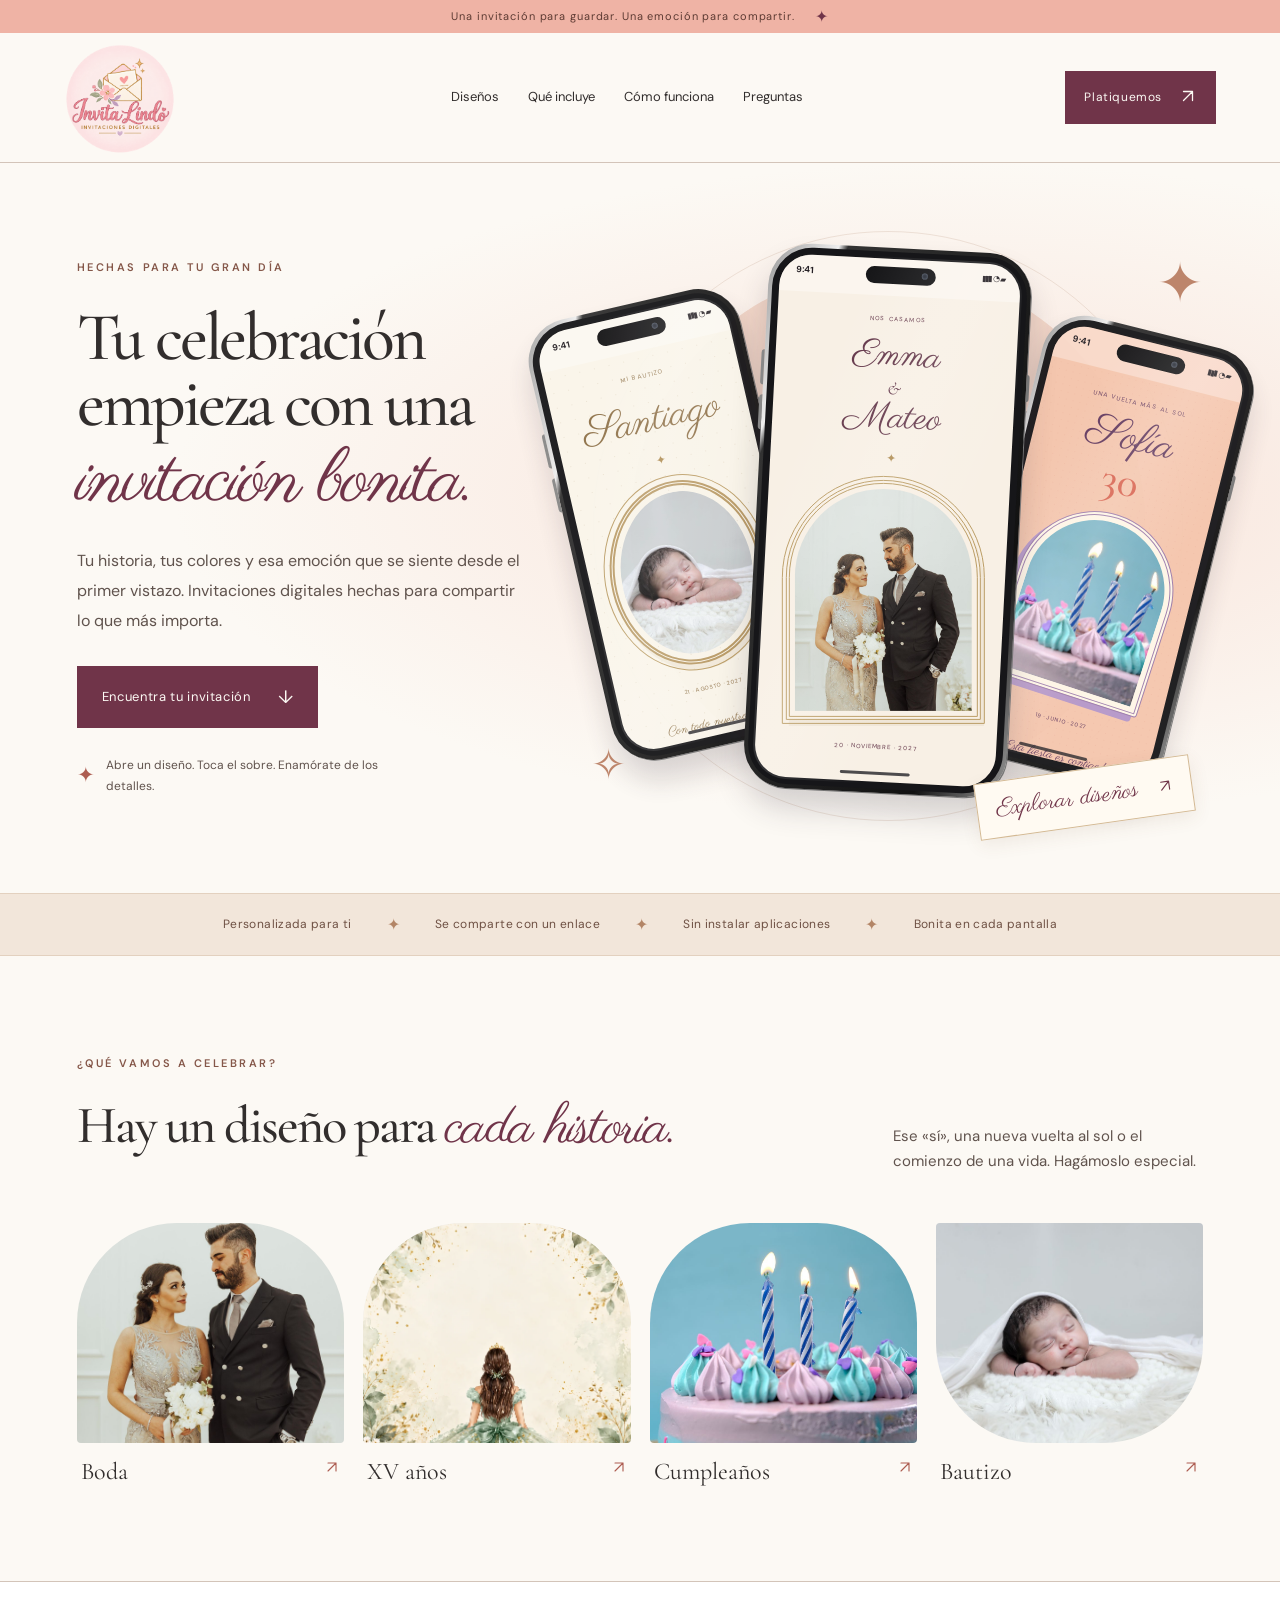
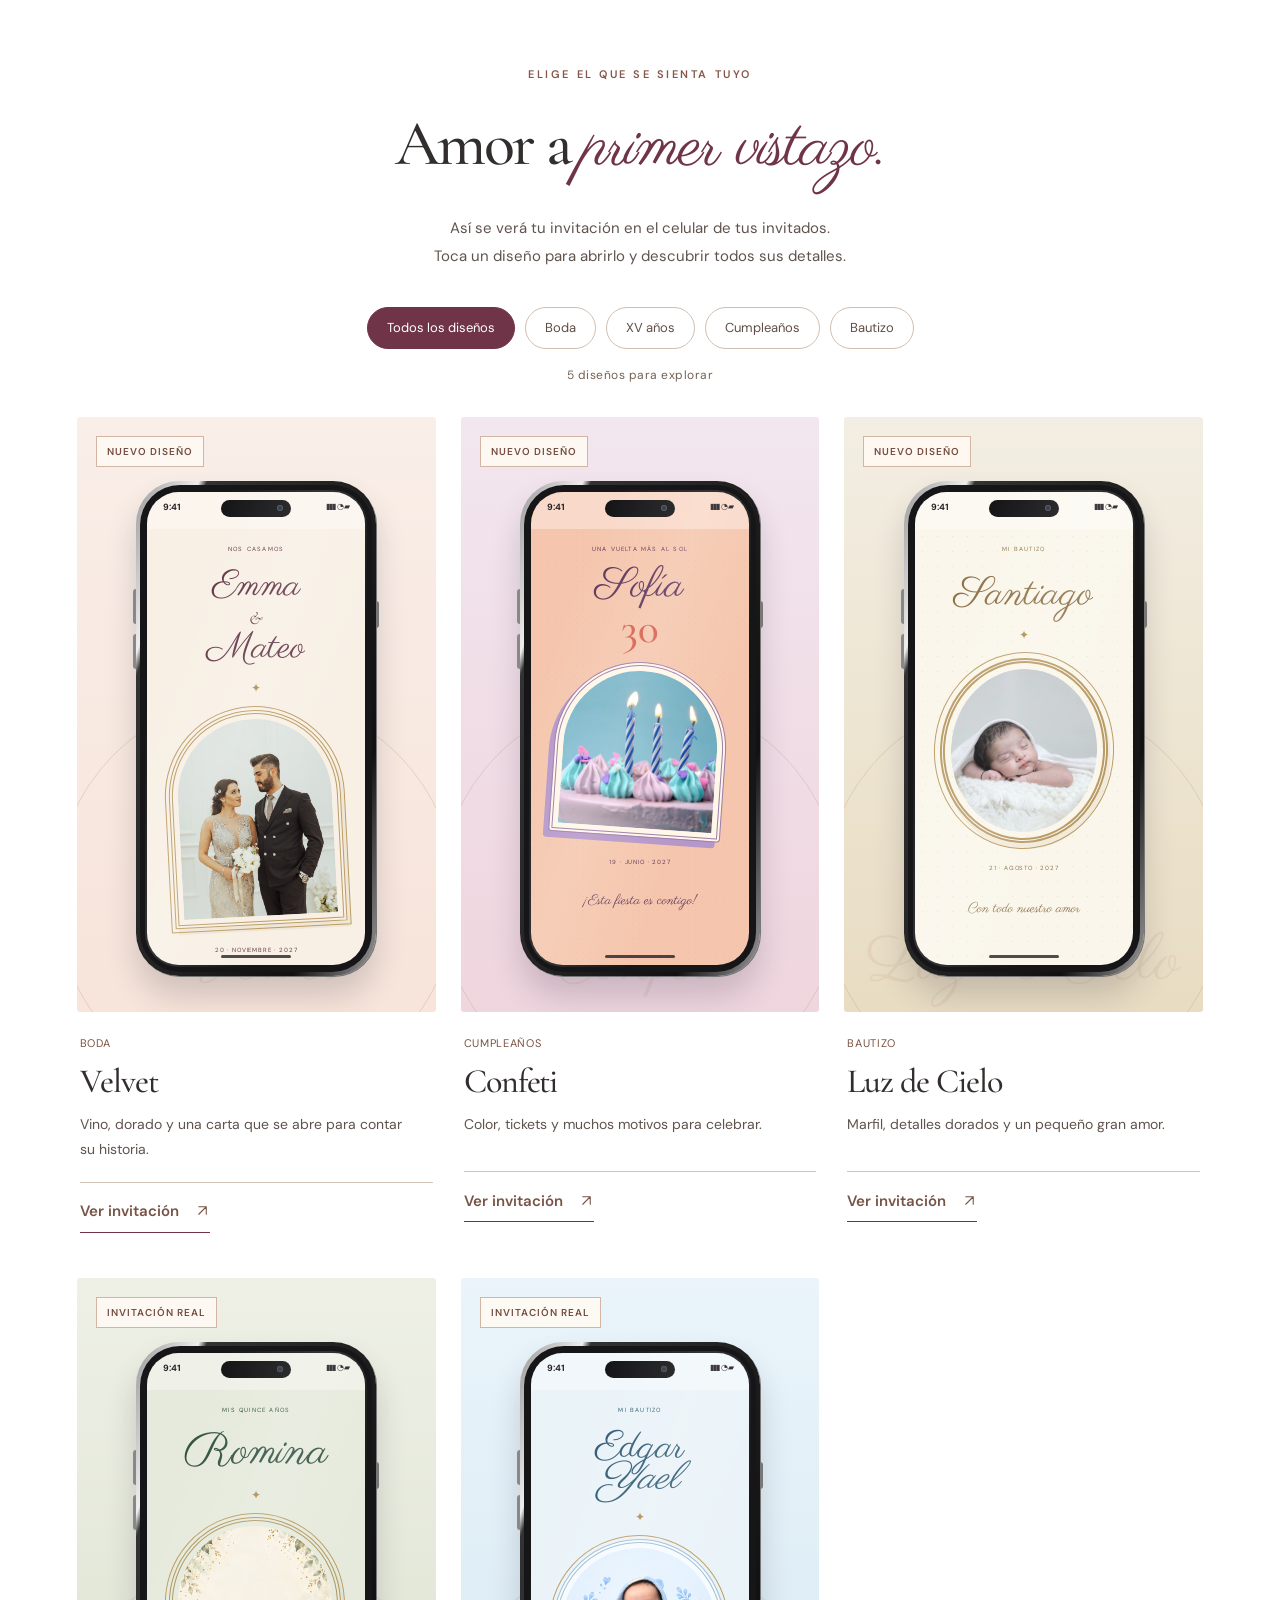
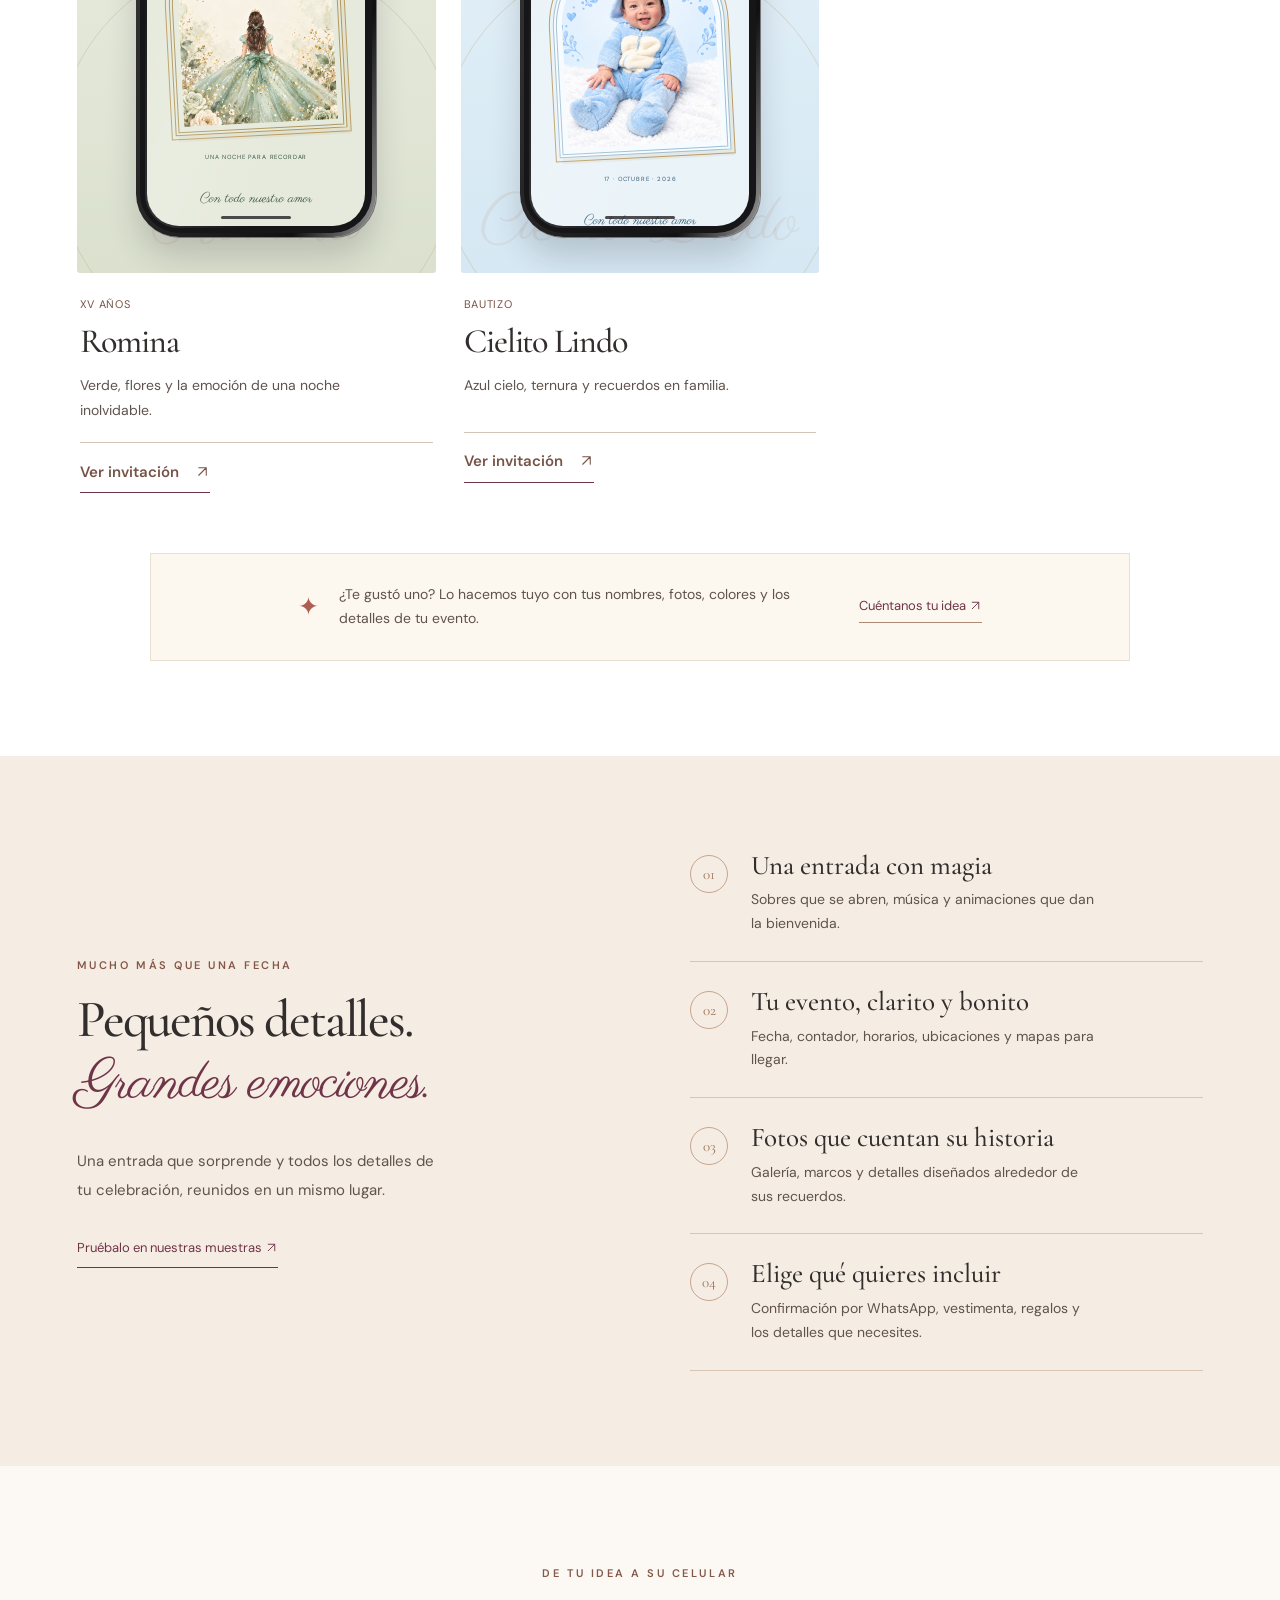
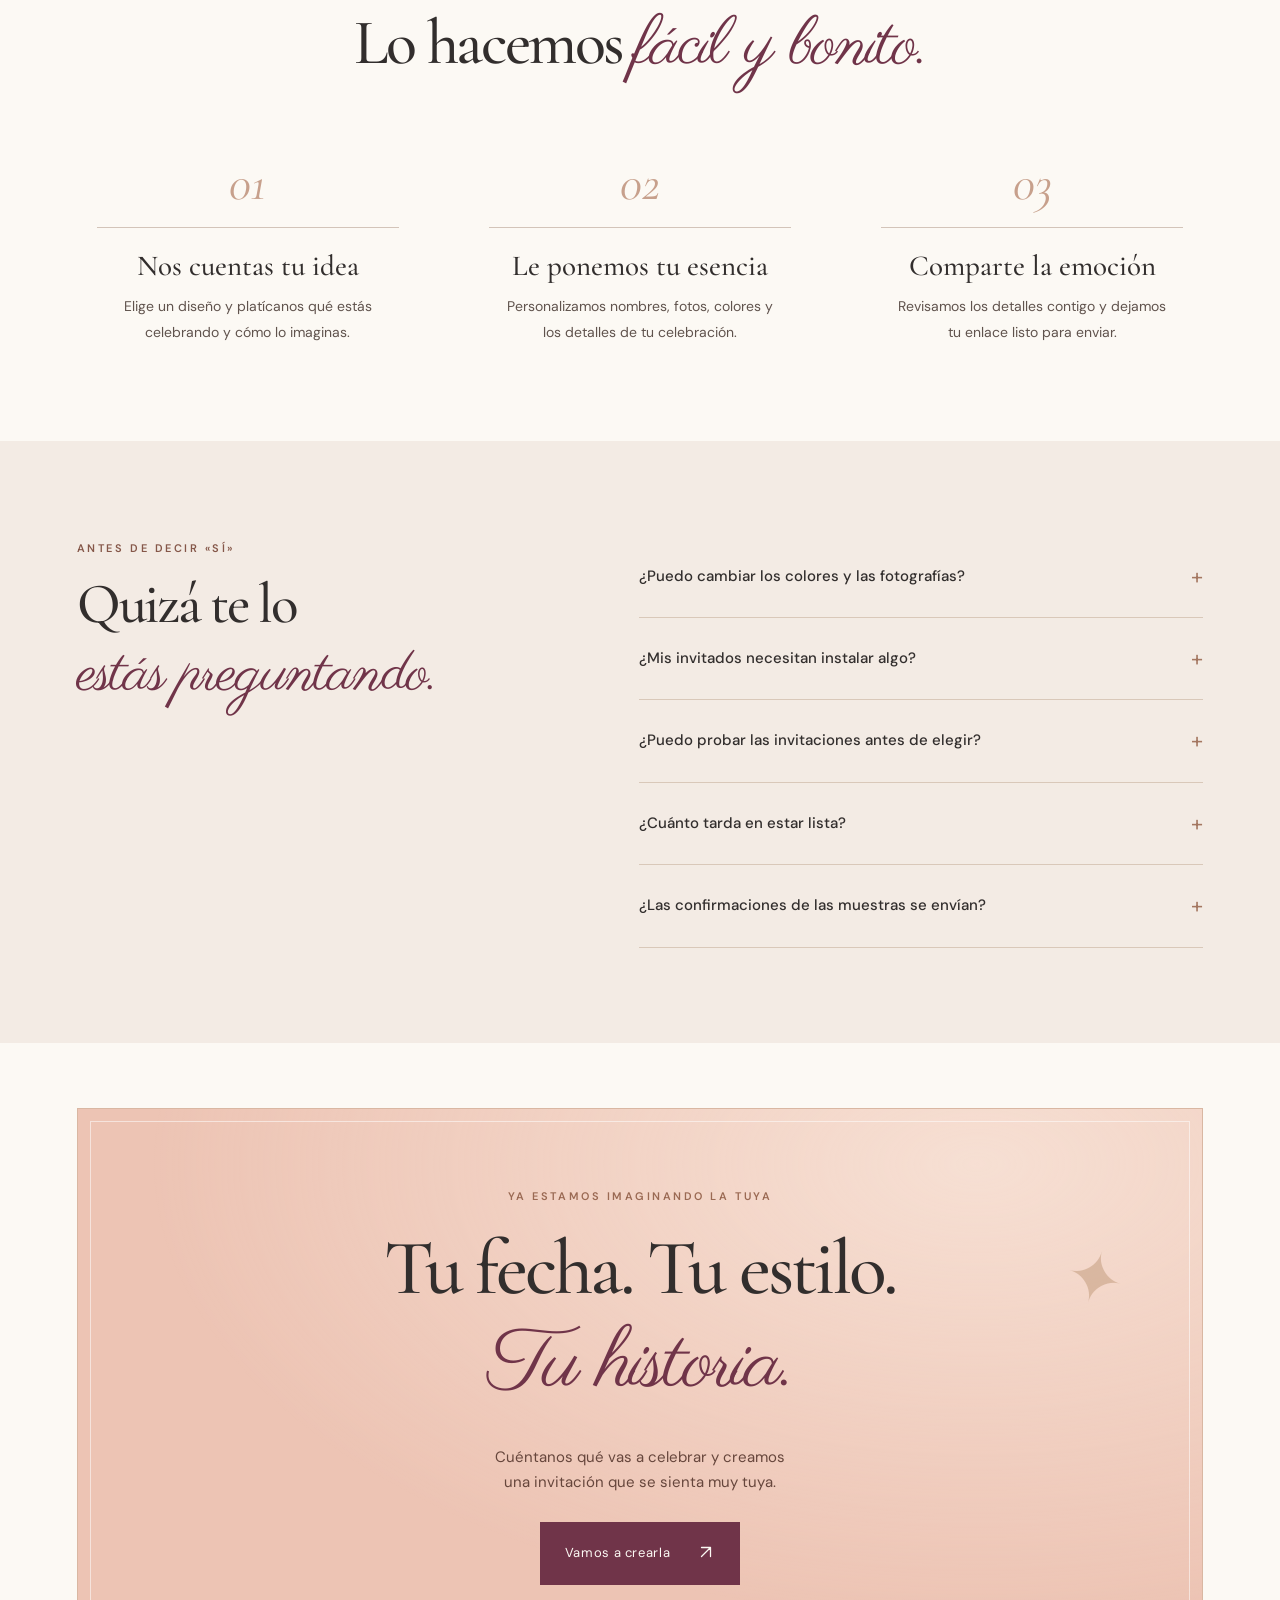
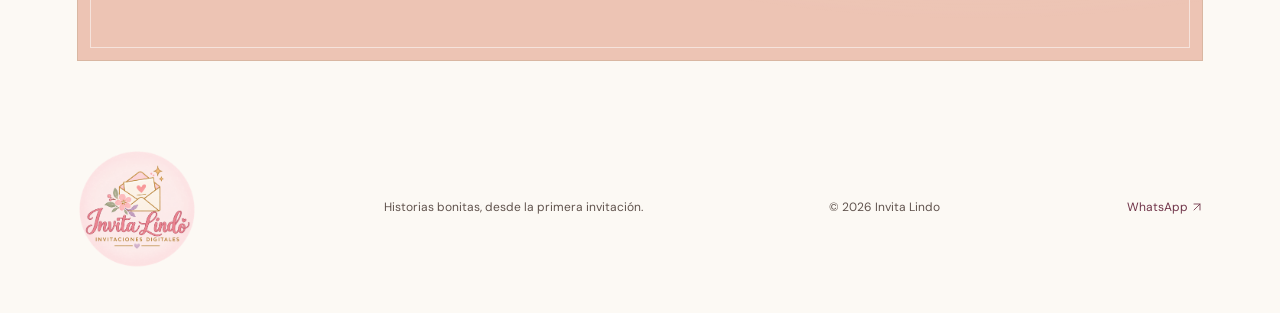
==== commit 9b81c1e9: "Simplifica acciones y navegación por categorías" ====
--- a/index.html
+++ b/index.html
@@ -1,15 +1,14 @@
-<!doctype html><html lang="es"><head><meta charset="utf-8"><meta name="viewport" content="width=device-width,initial-scale=1"><meta name="theme-color" content="#fbf5ee"><meta name="description" content="Invita Lindo: invitaciones digitales para bodas, XV años, bautizos y cumpleaños. Explora los diseños desde cualquier dispositivo y encuentra el estilo de tu celebración."><title>Invita Lindo · Tu historia empieza aquí</title><link rel="preconnect" href="https://fonts.googleapis.com"><link rel="preconnect" href="https://fonts.gstatic.com" crossorigin><link href="https://fonts.googleapis.com/css2?family=DM+Sans:wght@400;500;600;700&family=Cormorant+Garamond:ital,wght@0,400;0,500;0,600;1,400;1,500&family=Parisienne&display=swap" rel="stylesheet"><link rel="stylesheet" href="./styles.css?v=marca2"><script src="./app.js?v=marca2" defer></script></head><body>
+<!doctype html><html lang="es"><head><meta charset="utf-8"><meta name="viewport" content="width=device-width,initial-scale=1"><meta name="theme-color" content="#fbf5ee"><meta name="description" content="Invita Lindo: invitaciones digitales para bodas, XV años, bautizos y cumpleaños. Explora los diseños desde cualquier dispositivo y encuentra el estilo de tu celebración."><title>Invita Lindo · Tu historia empieza aquí</title><link rel="preconnect" href="https://fonts.googleapis.com"><link rel="preconnect" href="https://fonts.gstatic.com" crossorigin><link href="https://fonts.googleapis.com/css2?family=DM+Sans:wght@400;500;600;700&family=Cormorant+Garamond:ital,wght@0,400;0,500;0,600;1,400;1,500&family=Parisienne&display=swap" rel="stylesheet"><link rel="stylesheet" href="./styles.css?v=navegacion3"><script src="./app.js?v=navegacion3" defer></script></head><body>
 <a class="skip" href="#contenido">Ir al contenido</a><div class="announcement">Una invitación para guardar. Una emoción para compartir. <span>✦</span></div>
 <header class="site-header"><a class="brand" href="#inicio" aria-label="Invita Lindo, inicio"><img class="brand-logo" src="./logo-invita-lindo.png" alt="Invita Lindo · Invitaciones digitales" width="120" height="120"></a><nav aria-label="Navegación principal"><a href="#colecciones">Diseños</a><a href="#incluye">Qué incluye</a><a href="#proceso">Cómo funciona</a><a href="#preguntas">Preguntas</a></nav><a class="button small" href="https://wa.me/527291767841?text=Hola%20Invita%20Lindo%2C%20me%20gustar%C3%ADa%20una%20invitaci%C3%B3n%20digital%20para%20mi%20evento." target="_blank" rel="noopener">Platiquemos <span><svg class="ui-icon" viewBox="0 0 24 24" aria-hidden="true" focusable="false"><path d="M6 18 18 6M6 6h12v12"/></svg></span></a><button type="button" class="menu-toggle" aria-expanded="false" aria-controls="mobile-nav" aria-label="Abrir menú"><svg class="ui-icon menu-icon" viewBox="0 0 24 24" aria-hidden="true"><path d="M4 6h16M4 12h16M4 18h16"/></svg></button></header>
 <nav id="mobile-nav" class="mobile-nav" aria-label="Menú móvil" hidden><a href="#colecciones">Explorar diseños</a><a href="#incluye">Qué incluye</a><a href="#proceso">Cómo funciona</a><a href="#preguntas">Preguntas frecuentes</a><a href="https://wa.me/527291767841?text=Hola%20Invita%20Lindo%2C%20me%20gustar%C3%ADa%20una%20invitaci%C3%B3n%20digital%20para%20mi%20evento." target="_blank" rel="noopener">Escríbenos por WhatsApp <svg class="ui-icon" viewBox="0 0 24 24" aria-hidden="true" focusable="false"><path d="M6 18 18 6M6 6h12v12"/></svg></a></nav>
-<main id="contenido"><section class="hero" id="inicio"><div class="hero-copy"><span class="eyebrow">HECHAS PARA TU GRAN DÍA</span><h1>Tu celebración<br>empieza con una<br><em>invitación bonita.</em></h1><p>Tu historia, tus colores y esa emoción que se siente desde el primer vistazo. Invitaciones digitales hechas para compartir lo que más importa.</p><a class="button" href="#colecciones">Encuentra tu invitación <span>↓</span></a><div class="hero-caption"><span class="tiny-spark">✦</span> Abre un diseño. Toca el sobre. Enamórate de los detalles.</div></div><div class="hero-phones" aria-label="Vista previa de nuestras invitaciones"><span class="halo halo-one" aria-hidden="true"></span><span class="halo halo-two" aria-hidden="true"></span><span class="hero-spark spark-one" aria-hidden="true">✦</span><span class="hero-spark spark-two" aria-hidden="true">✧</span><div class="device hero-side side-left"><span class="side-key" aria-hidden="true"></span><button type="button" class="device-touch" data-preview="luz" aria-label="Ver invitación de Luz de Cielo"><span class="device-screen luz"><span class="statusbar" aria-hidden="true"><b>9:41</b><span>▮▮▮ &nbsp;◔ ▰</span></span><span class="island" aria-hidden="true"></span><span class="screen-content"><span class="screen-kicker">MI BAUTIZO</span><span class="screen-name">Santiago</span><span class="screen-ornament" aria-hidden="true">✦</span><span class="screen-photo"><img src="./muestra-bautizo-bebe.jpg" alt="" fetchpriority="high"></span><span class="screen-date">21 · AGOSTO · 2027</span><span class="screen-invite">Ver mi invitación</span><span class="screen-note">Con todo nuestro amor</span></span><span class="home-indicator" aria-hidden="true"></span></span><span class="device-glass" aria-hidden="true"></span></button></div><div class="device hero-main"><span class="side-key" aria-hidden="true"></span><button type="button" class="device-touch" data-preview="velvet" aria-label="Ver invitación de Velvet"><span class="device-screen velvet"><span class="statusbar" aria-hidden="true"><b>9:41</b><span>▮▮▮ &nbsp;◔ ▰</span></span><span class="island" aria-hidden="true"></span><span class="screen-content"><span class="screen-kicker">NOS CASAMOS</span><span class="screen-name">Emma <i>&amp;</i> Mateo</span><span class="screen-ornament" aria-hidden="true">✦</span><span class="screen-photo"><img src="./muestra-velvet-pareja.jpg" alt="" fetchpriority="high"></span><span class="screen-date">20 · NOVIEMBRE · 2027</span><span class="screen-invite">Abrir nuestra historia</span><span class="screen-note">Con todo nuestro amor</span></span><span class="home-indicator" aria-hidden="true"></span></span><span class="device-glass" aria-hidden="true"></span></button></div><div class="device hero-side side-right"><span class="side-key" aria-hidden="true"></span><button type="button" class="device-touch" data-preview="confeti" aria-label="Ver invitación de Confeti"><span class="device-screen confeti"><span class="statusbar" aria-hidden="true"><b>9:41</b><span>▮▮▮ &nbsp;◔ ▰</span></span><span class="island" aria-hidden="true"></span><span class="screen-content"><span class="screen-kicker">UNA VUELTA MÁS AL SOL</span><span class="screen-name">Sofía</span><span class="birthday-number">30</span><span class="screen-photo"><img src="./muestra-cumple-pastel.jpg" alt="" fetchpriority="high"></span><span class="screen-date">19 · JUNIO · 2027</span><span class="screen-invite">Ver mi invitación</span><span class="screen-note">¡Esta fiesta es contigo!</span></span><span class="home-indicator" aria-hidden="true"></span></span><span class="device-glass" aria-hidden="true"></span></button></div><span class="phone-sticker">Toca y descubre <span><svg class="ui-icon" viewBox="0 0 24 24" aria-hidden="true" focusable="false"><path d="M6 18 18 6M6 6h12v12"/></svg></span></span></div></section>
+<main id="contenido"><section class="hero" id="inicio"><div class="hero-copy"><span class="eyebrow">HECHAS PARA TU GRAN DÍA</span><h1>Tu celebración<br>empieza con una<br><em>invitación bonita.</em></h1><p>Tu historia, tus colores y esa emoción que se siente desde el primer vistazo. Invitaciones digitales hechas para compartir lo que más importa.</p><a class="button" href="#colecciones">Encuentra tu invitación <span>↓</span></a><div class="hero-caption"><span class="tiny-spark">✦</span> Abre un diseño. Toca el sobre. Enamórate de los detalles.</div></div><div class="hero-phones" aria-label="Vista previa de nuestras invitaciones"><span class="halo halo-one" aria-hidden="true"></span><span class="halo halo-two" aria-hidden="true"></span><span class="hero-spark spark-one" aria-hidden="true">✦</span><span class="hero-spark spark-two" aria-hidden="true">✧</span><div class="device hero-side side-left"><span class="side-key" aria-hidden="true"></span><a class="device-touch" aria-label="Ver invitación de Luz de Cielo" href="./BautizoLuz.html?v=6bd60b8"><span class="device-screen luz"><span class="statusbar" aria-hidden="true"><b>9:41</b><span>▮▮▮ &nbsp;◔ ▰</span></span><span class="island" aria-hidden="true"></span><span class="screen-content"><span class="screen-kicker">MI BAUTIZO</span><span class="screen-name">Santiago</span><span class="screen-ornament" aria-hidden="true">✦</span><span class="screen-photo"><img src="./muestra-bautizo-bebe.jpg" alt="" fetchpriority="high"></span><span class="screen-date">21 · AGOSTO · 2027</span><span class="screen-note">Con todo nuestro amor</span></span><span class="home-indicator" aria-hidden="true"></span></span><span class="device-glass" aria-hidden="true"></span></a></div><div class="device hero-main"><span class="side-key" aria-hidden="true"></span><a class="device-touch" aria-label="Ver invitación de Velvet" href="./BodaVelvet.html?v=6bd60b8"><span class="device-screen velvet"><span class="statusbar" aria-hidden="true"><b>9:41</b><span>▮▮▮ &nbsp;◔ ▰</span></span><span class="island" aria-hidden="true"></span><span class="screen-content"><span class="screen-kicker">NOS CASAMOS</span><span class="screen-name">Emma <i>&amp;</i> Mateo</span><span class="screen-ornament" aria-hidden="true">✦</span><span class="screen-photo"><img src="./muestra-velvet-pareja.jpg" alt="" fetchpriority="high"></span><span class="screen-date">20 · NOVIEMBRE · 2027</span><span class="screen-note">Con todo nuestro amor</span></span><span class="home-indicator" aria-hidden="true"></span></span><span class="device-glass" aria-hidden="true"></span></a></div><div class="device hero-side side-right"><span class="side-key" aria-hidden="true"></span><a class="device-touch" aria-label="Ver invitación de Confeti" href="./CumpleConfeti.html?v=6bd60b8"><span class="device-screen confeti"><span class="statusbar" aria-hidden="true"><b>9:41</b><span>▮▮▮ &nbsp;◔ ▰</span></span><span class="island" aria-hidden="true"></span><span class="screen-content"><span class="screen-kicker">UNA VUELTA MÁS AL SOL</span><span class="screen-name">Sofía</span><span class="birthday-number">30</span><span class="screen-photo"><img src="./muestra-cumple-pastel.jpg" alt="" fetchpriority="high"></span><span class="screen-date">19 · JUNIO · 2027</span><span class="screen-note">¡Esta fiesta es contigo!</span></span><span class="home-indicator" aria-hidden="true"></span></span><span class="device-glass" aria-hidden="true"></span></a></div><a class="phone-sticker" href="#colecciones">Explorar diseños <span><svg class="ui-icon" viewBox="0 0 24 24" aria-hidden="true" focusable="false"><path d="M6 18 18 6M6 6h12v12"/></svg></span></a></div></section>
 <div class="promise-strip"><span>Personalizada para ti</span><i>✦</i><span>Se comparte con un enlace</span><i>✦</i><span>Sin instalar aplicaciones</span><i>✦</i><span>Bonita en cada pantalla</span></div>
 <section class="occasions section-wrap" aria-labelledby="ocasiones-title"><div class="section-heading"><div><span class="eyebrow">¿QUÉ VAMOS A CELEBRAR?</span><h2 id="ocasiones-title">Hay un diseño para <em>cada historia.</em></h2></div><p>Ese «sí», una nueva vuelta al sol o el comienzo de una vida. Hagámoslo especial.</p></div><div class="occasion-grid"><button class="occasion" type="button" data-occasion="boda"><span class="occasion-photo"><img src="./muestra-velvet-pareja.jpg" alt="" loading="lazy"></span><span>Boda <i><svg class="ui-icon" viewBox="0 0 24 24" aria-hidden="true" focusable="false"><path d="M6 18 18 6M6 6h12v12"/></svg></i></span></button><button class="occasion" type="button" data-occasion="xv"><span class="occasion-photo"><img src="./XVRomina/assets/quince-verde.webp" alt="" loading="lazy"></span><span>XV años <i><svg class="ui-icon" viewBox="0 0 24 24" aria-hidden="true" focusable="false"><path d="M6 18 18 6M6 6h12v12"/></svg></i></span></button><button class="occasion" type="button" data-occasion="cumpleanos"><span class="occasion-photo"><img src="./muestra-cumple-pastel.jpg" alt="" loading="lazy"></span><span>Cumpleaños <i><svg class="ui-icon" viewBox="0 0 24 24" aria-hidden="true" focusable="false"><path d="M6 18 18 6M6 6h12v12"/></svg></i></span></button><button class="occasion" type="button" data-occasion="bautizo"><span class="occasion-photo"><img src="./muestra-bautizo-bebe.jpg" alt="" loading="lazy"></span><span>Bautizo <i><svg class="ui-icon" viewBox="0 0 24 24" aria-hidden="true" focusable="false"><path d="M6 18 18 6M6 6h12v12"/></svg></i></span></button></div></section>
-<section class="collection section-wrap" id="colecciones" aria-labelledby="colecciones-title"><div class="collection-heading"><span class="eyebrow">ELIGE EL QUE SE SIENTA TUYO</span><h2 id="colecciones-title">Amor a <em>primer vistazo.</em></h2><p>Así se verá tu invitación en el celular de tus invitados.<br> Toca un diseño para abrirlo y descubrir todos sus detalles.</p></div><div class="filters" role="group" aria-label="Filtrar invitaciones"><button type="button" data-filter="todos" aria-pressed="true">Todos los diseños</button><button type="button" data-filter="boda" aria-pressed="false">Boda</button><button type="button" data-filter="xv" aria-pressed="false">XV años</button><button type="button" data-filter="cumpleanos" aria-pressed="false">Cumpleaños</button><button type="button" data-filter="bautizo" aria-pressed="false">Bautizo</button></div><p class="filter-status" role="status" aria-live="polite">5 diseños para explorar</p><div class="model-grid"><article class="model-card" data-category="boda" data-model="velvet"><div class="model-stage stage-velvet"><span class="model-badge">NUEVO DISEÑO</span><div class="device "><span class="side-key" aria-hidden="true"></span><button type="button" class="device-touch" data-preview="velvet" aria-label="Ver invitación de Velvet"><span class="device-screen velvet"><span class="statusbar" aria-hidden="true"><b>9:41</b><span>▮▮▮ &nbsp;◔ ▰</span></span><span class="island" aria-hidden="true"></span><span class="screen-content"><span class="screen-kicker">NOS CASAMOS</span><span class="screen-name">Emma <i>&amp;</i> Mateo</span><span class="screen-ornament" aria-hidden="true">✦</span><span class="screen-photo"><img src="./muestra-velvet-pareja.jpg" alt="" loading="lazy"></span><span class="screen-date">20 · NOVIEMBRE · 2027</span><span class="screen-invite">Abrir nuestra historia</span><span class="screen-note">Con todo nuestro amor</span></span><span class="home-indicator" aria-hidden="true"></span></span><span class="device-glass" aria-hidden="true"></span></button></div><span class="stage-name" aria-hidden="true">Velvet</span></div><div class="model-copy"><div class="model-type">Boda <span>·</span> Muestra interactiva</div><h3>Velvet</h3><p>Vino, dorado y una carta que se abre para contar su historia.</p><div class="model-actions"><button class="try-button" type="button" data-preview="velvet">Ver invitación <span><svg class="ui-icon" viewBox="0 0 24 24" aria-hidden="true" focusable="false"><path d="M6 18 18 6M6 6h12v12"/></svg></span></button><a href="./BodaVelvet.html?v=6bd60b8" target="_blank" rel="noopener" aria-label="Abrir invitación Velvet">Abrir invitación</a></div></div></article><article class="model-card" data-category="cumpleanos" data-model="confeti"><div class="model-stage stage-confeti"><span class="model-badge">NUEVO DISEÑO</span><div class="device "><span class="side-key" aria-hidden="true"></span><button type="button" class="device-touch" data-preview="confeti" aria-label="Ver invitación de Confeti"><span class="device-screen confeti"><span class="statusbar" aria-hidden="true"><b>9:41</b><span>▮▮▮ &nbsp;◔ ▰</span></span><span class="island" aria-hidden="true"></span><span class="screen-content"><span class="screen-kicker">UNA VUELTA MÁS AL SOL</span><span class="screen-name">Sofía</span><span class="birthday-number">30</span><span class="screen-photo"><img src="./muestra-cumple-pastel.jpg" alt="" loading="lazy"></span><span class="screen-date">19 · JUNIO · 2027</span><span class="screen-invite">Ver mi invitación</span><span class="screen-note">¡Esta fiesta es contigo!</span></span><span class="home-indicator" aria-hidden="true"></span></span><span class="device-glass" aria-hidden="true"></span></button></div><span class="stage-name" aria-hidden="true">Confeti</span></div><div class="model-copy"><div class="model-type">Cumpleaños <span>·</span> Muestra interactiva</div><h3>Confeti</h3><p>Color, tickets y muchos motivos para celebrar.</p><div class="model-actions"><button class="try-button" type="button" data-preview="confeti">Ver invitación <span><svg class="ui-icon" viewBox="0 0 24 24" aria-hidden="true" focusable="false"><path d="M6 18 18 6M6 6h12v12"/></svg></span></button><a href="./CumpleConfeti.html?v=6bd60b8" target="_blank" rel="noopener" aria-label="Abrir invitación Confeti">Abrir invitación</a></div></div></article><article class="model-card" data-category="bautizo" data-model="luz"><div class="model-stage stage-luz"><span class="model-badge">NUEVO DISEÑO</span><div class="device "><span class="side-key" aria-hidden="true"></span><button type="button" class="device-touch" data-preview="luz" aria-label="Ver invitación de Luz de Cielo"><span class="device-screen luz"><span class="statusbar" aria-hidden="true"><b>9:41</b><span>▮▮▮ &nbsp;◔ ▰</span></span><span class="island" aria-hidden="true"></span><span class="screen-content"><span class="screen-kicker">MI BAUTIZO</span><span class="screen-name">Santiago</span><span class="screen-ornament" aria-hidden="true">✦</span><span class="screen-photo"><img src="./muestra-bautizo-bebe.jpg" alt="" loading="lazy"></span><span class="screen-date">21 · AGOSTO · 2027</span><span class="screen-invite">Ver mi invitación</span><span class="screen-note">Con todo nuestro amor</span></span><span class="home-indicator" aria-hidden="true"></span></span><span class="device-glass" aria-hidden="true"></span></button></div><span class="stage-name" aria-hidden="true">Luz de Cielo</span></div><div class="model-copy"><div class="model-type">Bautizo <span>·</span> Muestra interactiva</div><h3>Luz de Cielo</h3><p>Marfil, detalles dorados y un pequeño gran amor.</p><div class="model-actions"><button class="try-button" type="button" data-preview="luz">Ver invitación <span><svg class="ui-icon" viewBox="0 0 24 24" aria-hidden="true" focusable="false"><path d="M6 18 18 6M6 6h12v12"/></svg></span></button><a href="./BautizoLuz.html?v=6bd60b8" target="_blank" rel="noopener" aria-label="Abrir invitación Luz de Cielo">Abrir invitación</a></div></div></article><article class="model-card" data-category="xv" data-model="romina"><div class="model-stage stage-romina"><span class="model-badge">INVITACIÓN REAL</span><div class="device "><span class="side-key" aria-hidden="true"></span><button type="button" class="device-touch" data-preview="romina" aria-label="Ver invitación de Romina"><span class="device-screen romina"><span class="statusbar" aria-hidden="true"><b>9:41</b><span>▮▮▮ &nbsp;◔ ▰</span></span><span class="island" aria-hidden="true"></span><span class="screen-content"><span class="screen-kicker">MIS QUINCE AÑOS</span><span class="screen-name">Romina</span><span class="screen-ornament" aria-hidden="true">✦</span><span class="screen-photo"><img src="./XVRomina/assets/quince-verde.webp" alt="" loading="lazy"></span><span class="screen-date">UNA NOCHE PARA RECORDAR</span><span class="screen-invite">Ver mi invitación</span><span class="screen-note">Con todo nuestro amor</span></span><span class="home-indicator" aria-hidden="true"></span></span><span class="device-glass" aria-hidden="true"></span></button></div><span class="stage-name" aria-hidden="true">Romina</span></div><div class="model-copy"><div class="model-type">XV años <span>·</span> Evento real</div><h3>Romina</h3><p>Verde, flores y la emoción de una noche inolvidable.</p><div class="model-actions"><button class="try-button" type="button" data-preview="romina">Ver invitación <span><svg class="ui-icon" viewBox="0 0 24 24" aria-hidden="true" focusable="false"><path d="M6 18 18 6M6 6h12v12"/></svg></span></button><a href="./XVRomina/" target="_blank" rel="noopener" aria-label="Abrir invitación Romina">Abrir invitación</a></div></div></article><article class="model-card" data-category="bautizo" data-model="cielito"><div class="model-stage stage-cielito"><span class="model-badge">INVITACIÓN REAL</span><div class="device "><span class="side-key" aria-hidden="true"></span><button type="button" class="device-touch" data-preview="cielito" aria-label="Ver invitación de Cielito Lindo"><span class="device-screen cielito"><span class="statusbar" aria-hidden="true"><b>9:41</b><span>▮▮▮ &nbsp;◔ ▰</span></span><span class="island" aria-hidden="true"></span><span class="screen-content"><span class="screen-kicker">MI BAUTIZO</span><span class="screen-name">Edgar <i>Yael</i></span><span class="screen-ornament" aria-hidden="true">✦</span><span class="screen-photo"><img src="./imagenes/edgar.jpg" alt="" loading="lazy"></span><span class="screen-date">17 · OCTUBRE · 2026</span><span class="screen-invite">Ver mi invitación</span><span class="screen-note">Con todo nuestro amor</span></span><span class="home-indicator" aria-hidden="true"></span></span><span class="device-glass" aria-hidden="true"></span></button></div><span class="stage-name" aria-hidden="true">Cielito Lindo</span></div><div class="model-copy"><div class="model-type">Bautizo <span>·</span> Evento real</div><h3>Cielito Lindo</h3><p>Azul cielo, ternura y recuerdos en familia.</p><div class="model-actions"><button class="try-button" type="button" data-preview="cielito">Ver invitación <span><svg class="ui-icon" viewBox="0 0 24 24" aria-hidden="true" focusable="false"><path d="M6 18 18 6M6 6h12v12"/></svg></span></button><a href="./BautizoEdgarYael/" target="_blank" rel="noopener" aria-label="Abrir invitación Cielito Lindo">Abrir invitación</a></div></div></article></div><div class="collection-note"><span>✦</span><p>¿Te gustó uno? Lo hacemos tuyo con tus nombres, fotos, colores y los detalles de tu evento.</p><a href="https://wa.me/527291767841?text=Hola%20Invita%20Lindo%2C%20me%20gustar%C3%ADa%20una%20invitaci%C3%B3n%20digital%20para%20mi%20evento." target="_blank" rel="noopener">Cuéntanos tu idea <svg class="ui-icon" viewBox="0 0 24 24" aria-hidden="true" focusable="false"><path d="M6 18 18 6M6 6h12v12"/></svg></a></div></section>
+<section class="collection section-wrap" id="colecciones" aria-labelledby="colecciones-title"><div class="collection-heading"><span class="eyebrow">ELIGE EL QUE SE SIENTA TUYO</span><h2 id="colecciones-title">Amor a <em>primer vistazo.</em></h2><p>Así se verá tu invitación en el celular de tus invitados.<br> Toca un diseño para abrirlo y descubrir todos sus detalles.</p></div><div class="filters" role="group" aria-label="Filtrar invitaciones"><button type="button" data-filter="todos" aria-pressed="true">Todos los diseños</button><button type="button" data-filter="boda" aria-pressed="false">Boda</button><button type="button" data-filter="xv" aria-pressed="false">XV años</button><button type="button" data-filter="cumpleanos" aria-pressed="false">Cumpleaños</button><button type="button" data-filter="bautizo" aria-pressed="false">Bautizo</button></div><p class="filter-status" role="status" aria-live="polite">5 diseños para explorar</p><div class="model-grid"><article class="model-card" data-category="boda" data-model="velvet"><div class="model-stage stage-velvet"><span class="model-badge">NUEVO DISEÑO</span><div class="device "><span class="side-key" aria-hidden="true"></span><a class="device-touch" aria-label="Ver invitación de Velvet" href="./BodaVelvet.html?v=6bd60b8"><span class="device-screen velvet"><span class="statusbar" aria-hidden="true"><b>9:41</b><span>▮▮▮ &nbsp;◔ ▰</span></span><span class="island" aria-hidden="true"></span><span class="screen-content"><span class="screen-kicker">NOS CASAMOS</span><span class="screen-name">Emma <i>&amp;</i> Mateo</span><span class="screen-ornament" aria-hidden="true">✦</span><span class="screen-photo"><img src="./muestra-velvet-pareja.jpg" alt="" loading="lazy"></span><span class="screen-date">20 · NOVIEMBRE · 2027</span><span class="screen-note">Con todo nuestro amor</span></span><span class="home-indicator" aria-hidden="true"></span></span><span class="device-glass" aria-hidden="true"></span></a></div><span class="stage-name" aria-hidden="true">Velvet</span></div><div class="model-copy"><div class="model-type">Boda</div><h3>Velvet</h3><p>Vino, dorado y una carta que se abre para contar su historia.</p><div class="model-actions"><a class="try-button" href="./BodaVelvet.html?v=6bd60b8">Ver invitación <span><svg class="ui-icon" viewBox="0 0 24 24" aria-hidden="true" focusable="false"><path d="M6 18 18 6M6 6h12v12"/></svg></span></a></div></div></article><article class="model-card" data-category="cumpleanos" data-model="confeti"><div class="model-stage stage-confeti"><span class="model-badge">NUEVO DISEÑO</span><div class="device "><span class="side-key" aria-hidden="true"></span><a class="device-touch" aria-label="Ver invitación de Confeti" href="./CumpleConfeti.html?v=6bd60b8"><span class="device-screen confeti"><span class="statusbar" aria-hidden="true"><b>9:41</b><span>▮▮▮ &nbsp;◔ ▰</span></span><span class="island" aria-hidden="true"></span><span class="screen-content"><span class="screen-kicker">UNA VUELTA MÁS AL SOL</span><span class="screen-name">Sofía</span><span class="birthday-number">30</span><span class="screen-photo"><img src="./muestra-cumple-pastel.jpg" alt="" loading="lazy"></span><span class="screen-date">19 · JUNIO · 2027</span><span class="screen-note">¡Esta fiesta es contigo!</span></span><span class="home-indicator" aria-hidden="true"></span></span><span class="device-glass" aria-hidden="true"></span></a></div><span class="stage-name" aria-hidden="true">Confeti</span></div><div class="model-copy"><div class="model-type">Cumpleaños</div><h3>Confeti</h3><p>Color, tickets y muchos motivos para celebrar.</p><div class="model-actions"><a class="try-button" href="./CumpleConfeti.html?v=6bd60b8">Ver invitación <span><svg class="ui-icon" viewBox="0 0 24 24" aria-hidden="true" focusable="false"><path d="M6 18 18 6M6 6h12v12"/></svg></span></a></div></div></article><article class="model-card" data-category="bautizo" data-model="luz"><div class="model-stage stage-luz"><span class="model-badge">NUEVO DISEÑO</span><div class="device "><span class="side-key" aria-hidden="true"></span><a class="device-touch" aria-label="Ver invitación de Luz de Cielo" href="./BautizoLuz.html?v=6bd60b8"><span class="device-screen luz"><span class="statusbar" aria-hidden="true"><b>9:41</b><span>▮▮▮ &nbsp;◔ ▰</span></span><span class="island" aria-hidden="true"></span><span class="screen-content"><span class="screen-kicker">MI BAUTIZO</span><span class="screen-name">Santiago</span><span class="screen-ornament" aria-hidden="true">✦</span><span class="screen-photo"><img src="./muestra-bautizo-bebe.jpg" alt="" loading="lazy"></span><span class="screen-date">21 · AGOSTO · 2027</span><span class="screen-note">Con todo nuestro amor</span></span><span class="home-indicator" aria-hidden="true"></span></span><span class="device-glass" aria-hidden="true"></span></a></div><span class="stage-name" aria-hidden="true">Luz de Cielo</span></div><div class="model-copy"><div class="model-type">Bautizo</div><h3>Luz de Cielo</h3><p>Marfil, detalles dorados y un pequeño gran amor.</p><div class="model-actions"><a class="try-button" href="./BautizoLuz.html?v=6bd60b8">Ver invitación <span><svg class="ui-icon" viewBox="0 0 24 24" aria-hidden="true" focusable="false"><path d="M6 18 18 6M6 6h12v12"/></svg></span></a></div></div></article><article class="model-card" data-category="xv" data-model="romina"><div class="model-stage stage-romina"><span class="model-badge">INVITACIÓN REAL</span><div class="device "><span class="side-key" aria-hidden="true"></span><a class="device-touch" aria-label="Ver invitación de Romina" href="./XVRomina/"><span class="device-screen romina"><span class="statusbar" aria-hidden="true"><b>9:41</b><span>▮▮▮ &nbsp;◔ ▰</span></span><span class="island" aria-hidden="true"></span><span class="screen-content"><span class="screen-kicker">MIS QUINCE AÑOS</span><span class="screen-name">Romina</span><span class="screen-ornament" aria-hidden="true">✦</span><span class="screen-photo"><img src="./XVRomina/assets/quince-verde.webp" alt="" loading="lazy"></span><span class="screen-date">UNA NOCHE PARA RECORDAR</span><span class="screen-note">Con todo nuestro amor</span></span><span class="home-indicator" aria-hidden="true"></span></span><span class="device-glass" aria-hidden="true"></span></a></div><span class="stage-name" aria-hidden="true">Romina</span></div><div class="model-copy"><div class="model-type">XV años</div><h3>Romina</h3><p>Verde, flores y la emoción de una noche inolvidable.</p><div class="model-actions"><a class="try-button" href="./XVRomina/">Ver invitación <span><svg class="ui-icon" viewBox="0 0 24 24" aria-hidden="true" focusable="false"><path d="M6 18 18 6M6 6h12v12"/></svg></span></a></div></div></article><article class="model-card" data-category="bautizo" data-model="cielito"><div class="model-stage stage-cielito"><span class="model-badge">INVITACIÓN REAL</span><div class="device "><span class="side-key" aria-hidden="true"></span><a class="device-touch" aria-label="Ver invitación de Cielito Lindo" href="./BautizoEdgarYael/"><span class="device-screen cielito"><span class="statusbar" aria-hidden="true"><b>9:41</b><span>▮▮▮ &nbsp;◔ ▰</span></span><span class="island" aria-hidden="true"></span><span class="screen-content"><span class="screen-kicker">MI BAUTIZO</span><span class="screen-name">Edgar <i>Yael</i></span><span class="screen-ornament" aria-hidden="true">✦</span><span class="screen-photo"><img src="./imagenes/edgar.jpg" alt="" loading="lazy"></span><span class="screen-date">17 · OCTUBRE · 2026</span><span class="screen-note">Con todo nuestro amor</span></span><span class="home-indicator" aria-hidden="true"></span></span><span class="device-glass" aria-hidden="true"></span></a></div><span class="stage-name" aria-hidden="true">Cielito Lindo</span></div><div class="model-copy"><div class="model-type">Bautizo</div><h3>Cielito Lindo</h3><p>Azul cielo, ternura y recuerdos en familia.</p><div class="model-actions"><a class="try-button" href="./BautizoEdgarYael/">Ver invitación <span><svg class="ui-icon" viewBox="0 0 24 24" aria-hidden="true" focusable="false"><path d="M6 18 18 6M6 6h12v12"/></svg></span></a></div></div></article></div><div class="collection-note"><span>✦</span><p>¿Te gustó uno? Lo hacemos tuyo con tus nombres, fotos, colores y los detalles de tu evento.</p><a href="https://wa.me/527291767841?text=Hola%20Invita%20Lindo%2C%20me%20gustar%C3%ADa%20una%20invitaci%C3%B3n%20digital%20para%20mi%20evento." target="_blank" rel="noopener">Cuéntanos tu idea <svg class="ui-icon" viewBox="0 0 24 24" aria-hidden="true" focusable="false"><path d="M6 18 18 6M6 6h12v12"/></svg></a></div></section>
 <section class="experience section-wrap" id="incluye"><div class="experience-copy"><span class="eyebrow">MUCHO MÁS QUE UNA FECHA</span><h2>Pequeños detalles.<br><em>Grandes emociones.</em></h2><p>Una entrada que sorprende y todos los detalles de tu celebración, reunidos en un mismo lugar.</p><a class="text-link" href="#colecciones">Pruébalo en nuestras muestras <svg class="ui-icon" viewBox="0 0 24 24" aria-hidden="true" focusable="false"><path d="M6 18 18 6M6 6h12v12"/></svg></a></div><div class="feature-list"><article><span>01</span><div><h3>Una entrada con magia</h3><p>Sobres que se abren, música y animaciones que dan la bienvenida.</p></div></article><article><span>02</span><div><h3>Tu evento, clarito y bonito</h3><p>Fecha, contador, horarios, ubicaciones y mapas para llegar.</p></div></article><article><span>03</span><div><h3>Fotos que cuentan su historia</h3><p>Galería, marcos y detalles diseñados alrededor de sus recuerdos.</p></div></article><article><span>04</span><div><h3>Elige qué quieres incluir</h3><p>Confirmación por WhatsApp, vestimenta, regalos y los detalles que necesites.</p></div></article></div></section>
 <section class="process section-wrap" id="proceso"><div class="collection-heading"><span class="eyebrow">DE TU IDEA A SU CELULAR</span><h2>Lo hacemos <em>fácil y bonito.</em></h2></div><ol><li><span>01</span><h3>Nos cuentas tu idea</h3><p>Elige un diseño y platícanos qué estás celebrando y cómo lo imaginas.</p></li><li><span>02</span><h3>Le ponemos tu esencia</h3><p>Personalizamos nombres, fotos, colores y los detalles de tu celebración.</p></li><li><span>03</span><h3>Comparte la emoción</h3><p>Revisamos los detalles contigo y dejamos tu enlace listo para enviar.</p></li></ol></section>
-<section class="faq section-wrap" id="preguntas"><div><span class="eyebrow">ANTES DE DECIR «SÍ»</span><h2>Quizá te lo<br><em>estás preguntando.</em></h2></div><div class="faq-list"><details><summary>¿Puedo cambiar los colores y las fotografías?<span>+</span></summary><p>Sí. Partimos del diseño que te gusta y lo adaptamos con tus fotos, nombres, colores y datos del evento.</p></details><details><summary>¿Mis invitados necesitan instalar algo?<span>+</span></summary><p>No. Abren la invitación desde el enlace que les compartes por WhatsApp o por el medio que prefieras.</p></details><details><summary>¿Puedo probar las invitaciones antes de elegir?<span>+</span></summary><p>Claro. Toca cualquiera de los diseños del catálogo para explorar una muestra completa. También puedes abrirla aparte.</p></details><details><summary>¿Cuánto tarda en estar lista?<span>+</span></summary><p>Te confirmamos el tiempo de entrega al revisar el diseño, la fecha de tu evento y la información que necesitamos.</p></details><details><summary>¿Las confirmaciones de las muestras se envían?<span>+</span></summary><p>Las tres nuevas muestras permiten probar la confirmación sin enviar mensajes ni guardar datos. En tu invitación se puede conectar a WhatsApp.</p></details></div></section>
+<section class="faq section-wrap" id="preguntas"><div><span class="eyebrow">ANTES DE DECIR «SÍ»</span><h2>Quizá te lo<br><em>estás preguntando.</em></h2></div><div class="faq-list"><details><summary>¿Puedo cambiar los colores y las fotografías?<span>+</span></summary><p>Sí. Partimos del diseño que te gusta y lo adaptamos con tus fotos, nombres, colores y datos del evento.</p></details><details><summary>¿Mis invitados necesitan instalar algo?<span>+</span></summary><p>No. Abren la invitación desde el enlace que les compartes por WhatsApp o por el medio que prefieras.</p></details><details><summary>¿Puedo probar las invitaciones antes de elegir?<span>+</span></summary><p>Claro. Toca cualquiera de los diseños del catálogo para explorar una muestra completa. Se abrirá directamente para que puedas recorrerla.</p></details><details><summary>¿Cuánto tarda en estar lista?<span>+</span></summary><p>Te confirmamos el tiempo de entrega al revisar el diseño, la fecha de tu evento y la información que necesitamos.</p></details><details><summary>¿Las confirmaciones de las muestras se envían?<span>+</span></summary><p>Las tres nuevas muestras permiten probar la confirmación sin enviar mensajes ni guardar datos. En tu invitación se puede conectar a WhatsApp.</p></details></div></section>
 <section class="contact" id="contacto"><span class="eyebrow">YA ESTAMOS IMAGINANDO LA TUYA</span><h2>Tu fecha. Tu estilo.<br><em>Tu historia.</em></h2><p>Cuéntanos qué vas a celebrar y creamos<br>una invitación que se sienta muy tuya.</p><a class="button" href="https://wa.me/527291767841?text=Hola%20Invita%20Lindo%2C%20me%20gustar%C3%ADa%20una%20invitaci%C3%B3n%20digital%20para%20mi%20evento." target="_blank" rel="noopener">Vamos a crearla <span><svg class="ui-icon" viewBox="0 0 24 24" aria-hidden="true" focusable="false"><path d="M6 18 18 6M6 6h12v12"/></svg></span></a><span class="contact-spark" aria-hidden="true">✦</span></section></main>
 <footer><a class="brand" href="#inicio"><img class="brand-logo" src="./logo-invita-lindo.png" alt="Invita Lindo · Invitaciones digitales" width="120" height="120"></a><p>Historias bonitas, desde la primera invitación.</p><span>© 2026 Invita Lindo</span><a href="https://wa.me/527291767841?text=Hola%20Invita%20Lindo%2C%20me%20gustar%C3%ADa%20una%20invitaci%C3%B3n%20digital%20para%20mi%20evento." target="_blank" rel="noopener">WhatsApp <svg class="ui-icon" viewBox="0 0 24 24" aria-hidden="true" focusable="false"><path d="M6 18 18 6M6 6h12v12"/></svg></a></footer>
-<dialog id="preview-dialog" aria-label="Vista previa de la invitación"><div class="preview-toolbar"><div><small>ESTÁS EXPLORANDO</small><strong id="preview-name">Velvet</strong></div><button class="close-preview" type="button" data-close-preview aria-label="Cerrar vista previa">×</button></div><div class="preview-device"><span class="preview-island" aria-hidden="true"></span><iframe title="Invitación interactiva" src="about:blank" allow="autoplay" loading="lazy"></iframe><span class="preview-home" aria-hidden="true"></span></div><div class="preview-footer"><span>Desliza para explorar la invitación</span><a id="preview-link" href="./BodaVelvet.html?v=6bd60b8" target="_blank" rel="noopener">Abrir aparte <svg class="ui-icon" viewBox="0 0 24 24" aria-hidden="true" focusable="false"><path d="M6 18 18 6M6 6h12v12"/></svg></a></div></dialog>
-<script type="application/json" id="model-data">[{"id": "velvet", "name": "Velvet", "src": "./BodaVelvet.html?v=6bd60b8"}, {"id": "confeti", "name": "Confeti", "src": "./CumpleConfeti.html?v=6bd60b8"}, {"id": "luz", "name": "Luz de Cielo", "src": "./BautizoLuz.html?v=6bd60b8"}, {"id": "romina", "name": "Romina", "src": "./XVRomina/"}, {"id": "cielito", "name": "Cielito Lindo", "src": "./BautizoEdgarYael/"}]</script></body></html>+</body></html>
--- a/styles.css
+++ b/styles.css
@@ -14,3 +14,6 @@
 @media(max-width:1100px){.model-actions{align-items:flex-start}.hero h1{font-size:57px}.model-copy>p{font-size:14px}.promise-strip{font-size:11px}}
 @media(max-width:850px){.section-heading>p{font-size:14px}.hero h1{font-size:65px}.site-header>.button{margin-right:18px}.model-actions{flex-direction:row;align-items:center}.collection-note p{font-size:14px}.process li p{font-size:14px}}
 @media(max-width:560px){html{scroll-padding-top:117px}.site-header{height:112px;padding:0 20px}.site-header .brand{height:108px;min-width:105px}.brand-logo{width:102px;height:102px}.announcement{font-size:8px;height:28px;padding:0 10px}.hero{padding-top:30px}.hero h1{font-size:48px}.hero-copy>p{font-size:14px;line-height:1.85;max-width:340px}.hero .button{font-size:13px}.eyebrow{font-size:10px;letter-spacing:.13em}.promise-strip{font-size:10px}.section-heading>p,.collection-heading p,.experience-copy>p{font-size:14px;line-height:1.9}.filters button{font-size:12px;padding:9px 14px}.filter-status{font-size:12px}.model-type{font-size:10px}.model-badge{font-size:9px}.model-copy>p{font-size:14px;line-height:1.8;min-height:0}.model-actions{flex-direction:row;align-items:center;gap:10px}.try-button{font-size:13px}.model-actions>a{font-size:11px}.collection-note p{font-size:14px}.collection-note a{font-size:13px}.feature-list p,.process li p{font-size:14px;line-height:1.8}.text-link{font-size:13px}.faq-list summary{font-size:14px}.faq-list details p{font-size:14px}.contact p{font-size:14px}.contact .eyebrow{font-size:9px}.contact .button{font-size:13px}footer{font-size:11px}footer p{font-size:12px}.preview-footer{font-size:10px;line-height:1.4;flex-wrap:wrap}.preview-device{height:calc(100svh - 150px)}.preview-toolbar small{font-size:9px}.preview-toolbar strong{font-size:25px}.button.small{font-size:12px}}
+
+/* Una sola acción por diseño y navegación directa a la categoría elegida. */
+.model-actions{justify-content:flex-start}.model-actions .try-button{font-size:15px}.device-touch{cursor:pointer}.phone-sticker:hover{background:#f5e6dc}.phone-sticker:focus-visible{outline:3px solid var(--wine)}
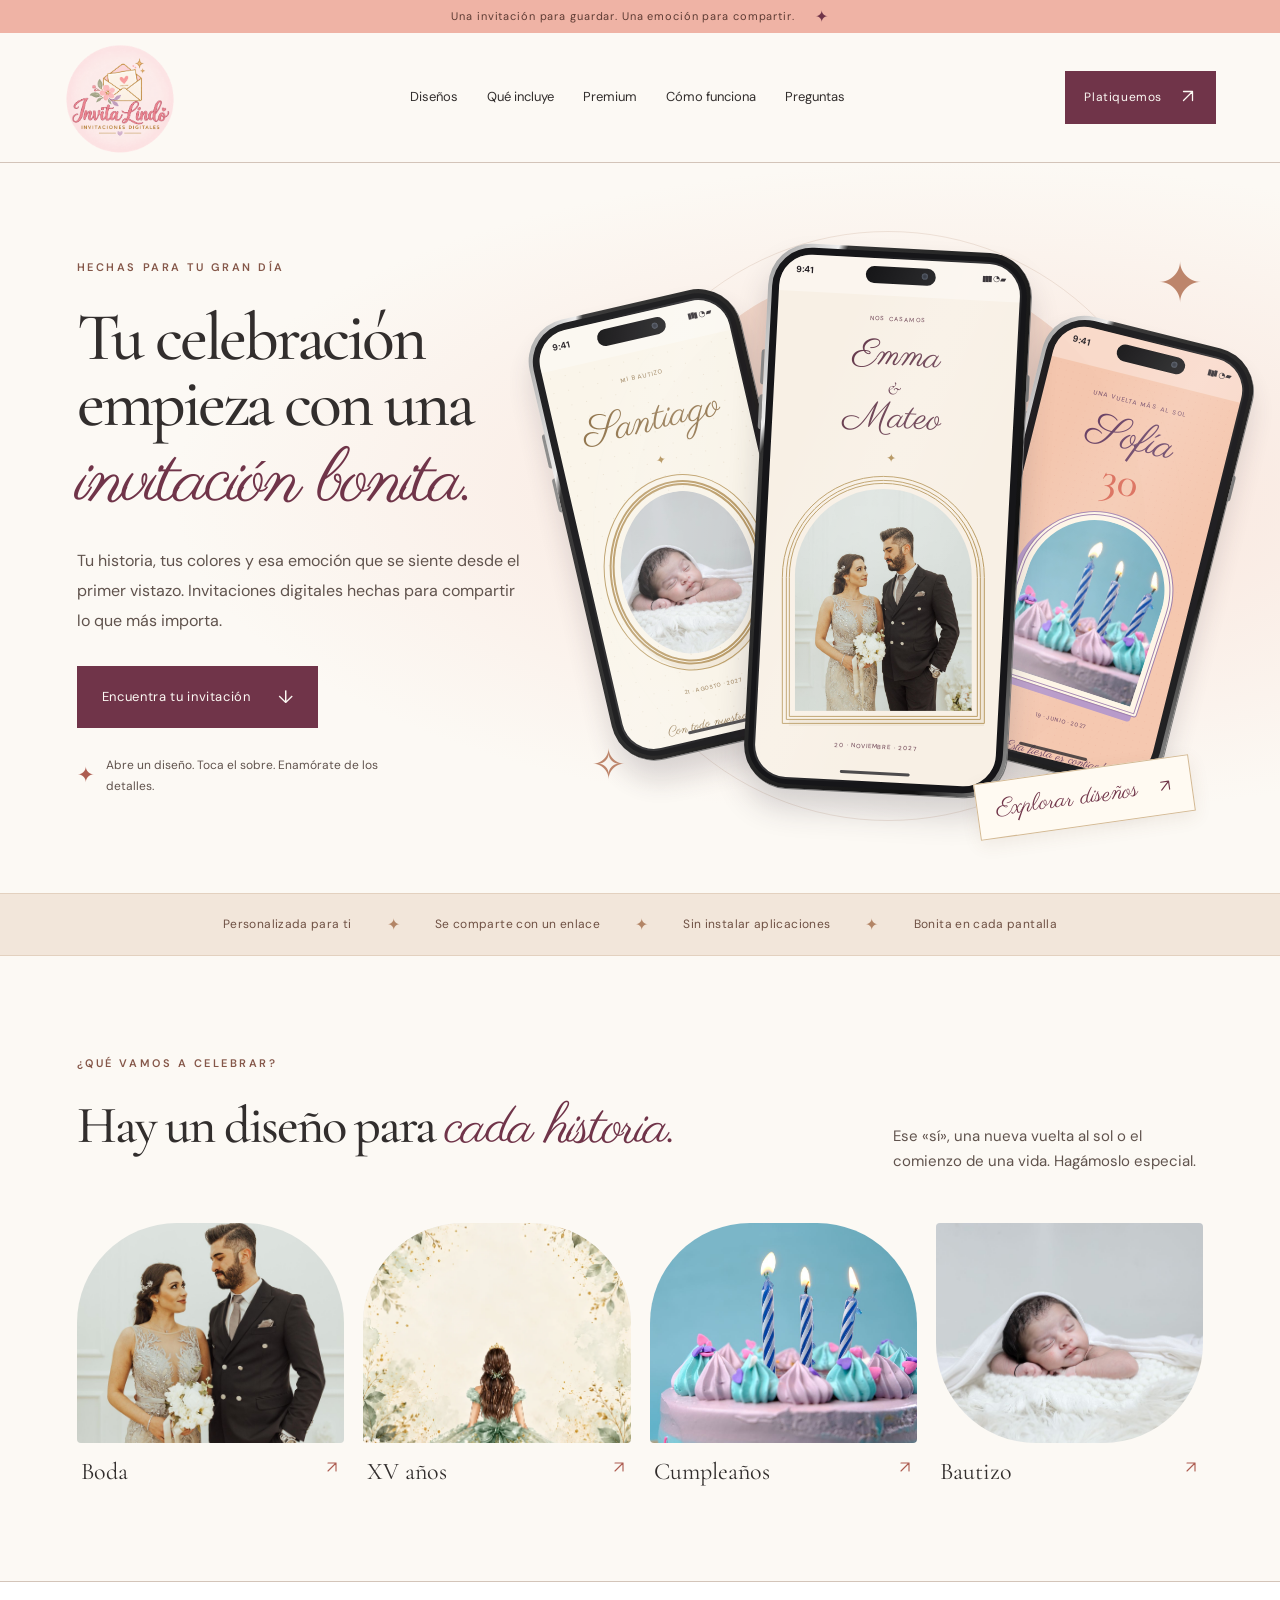
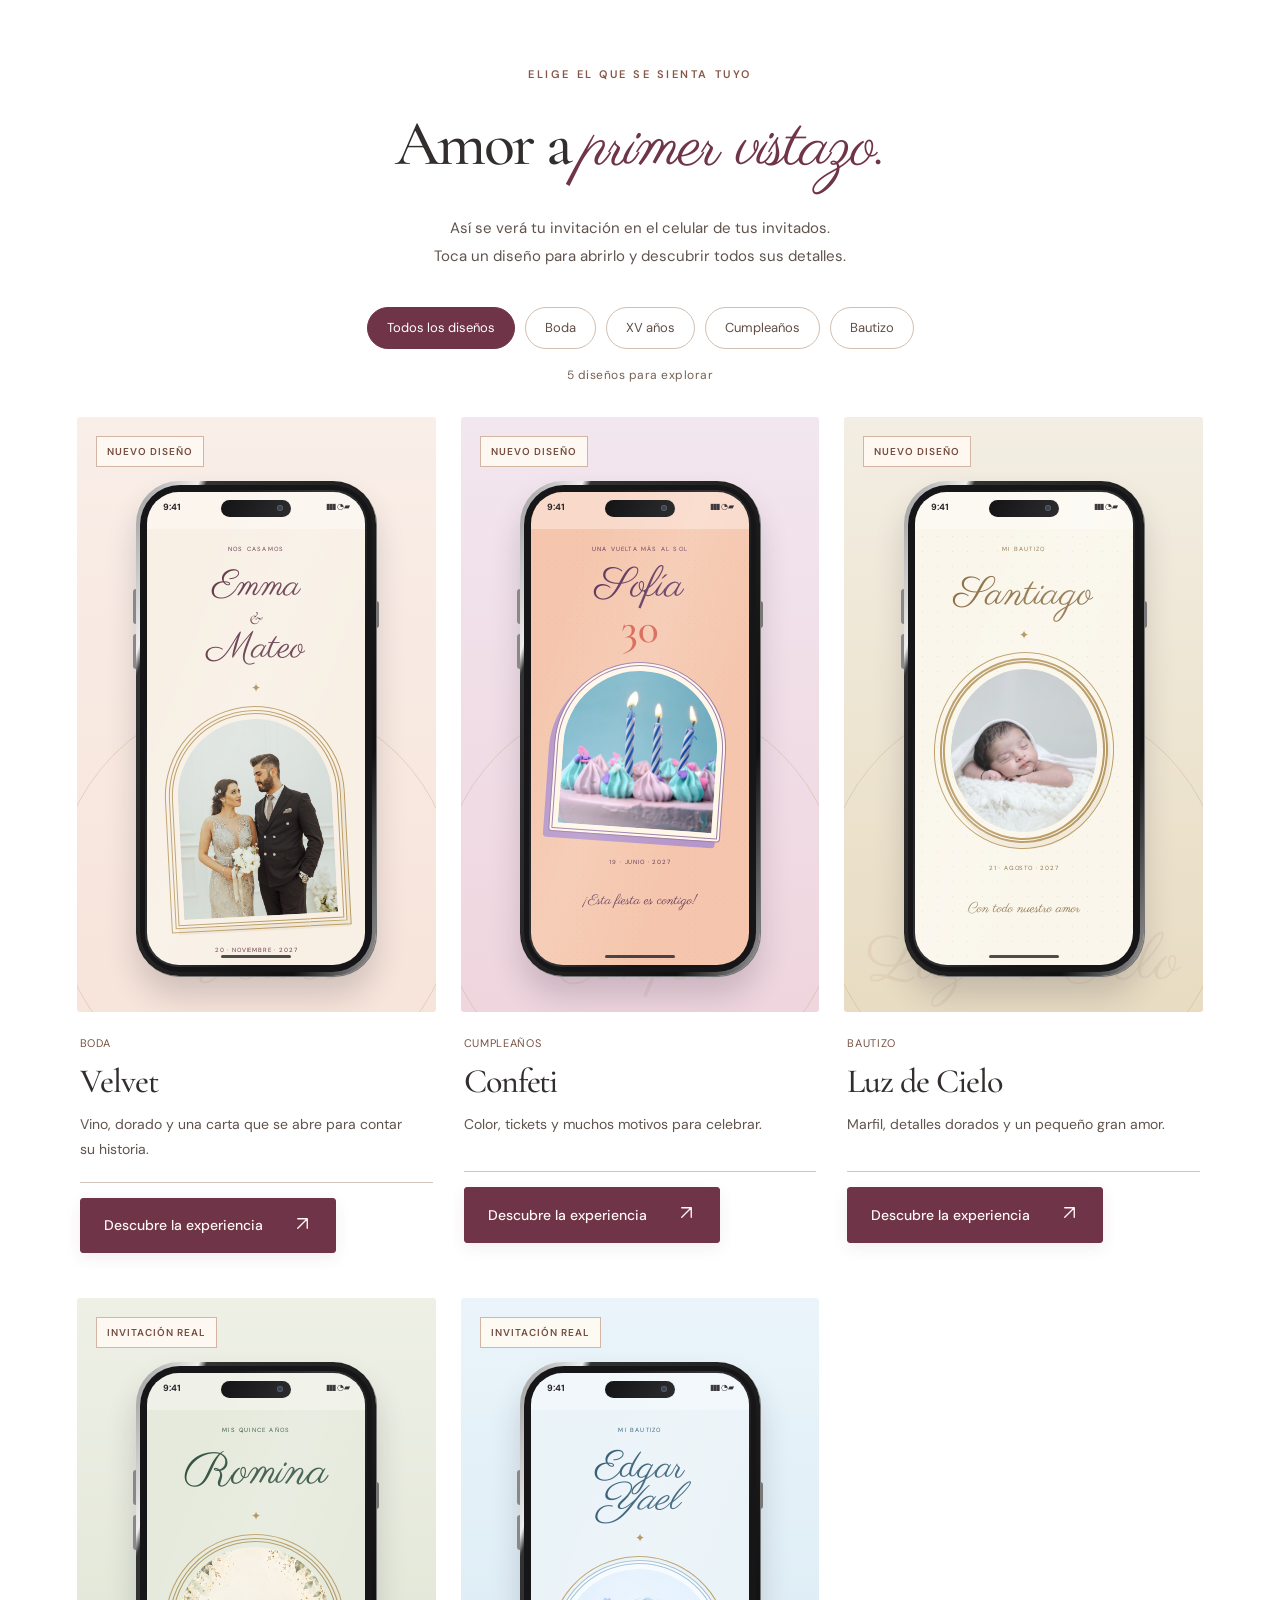
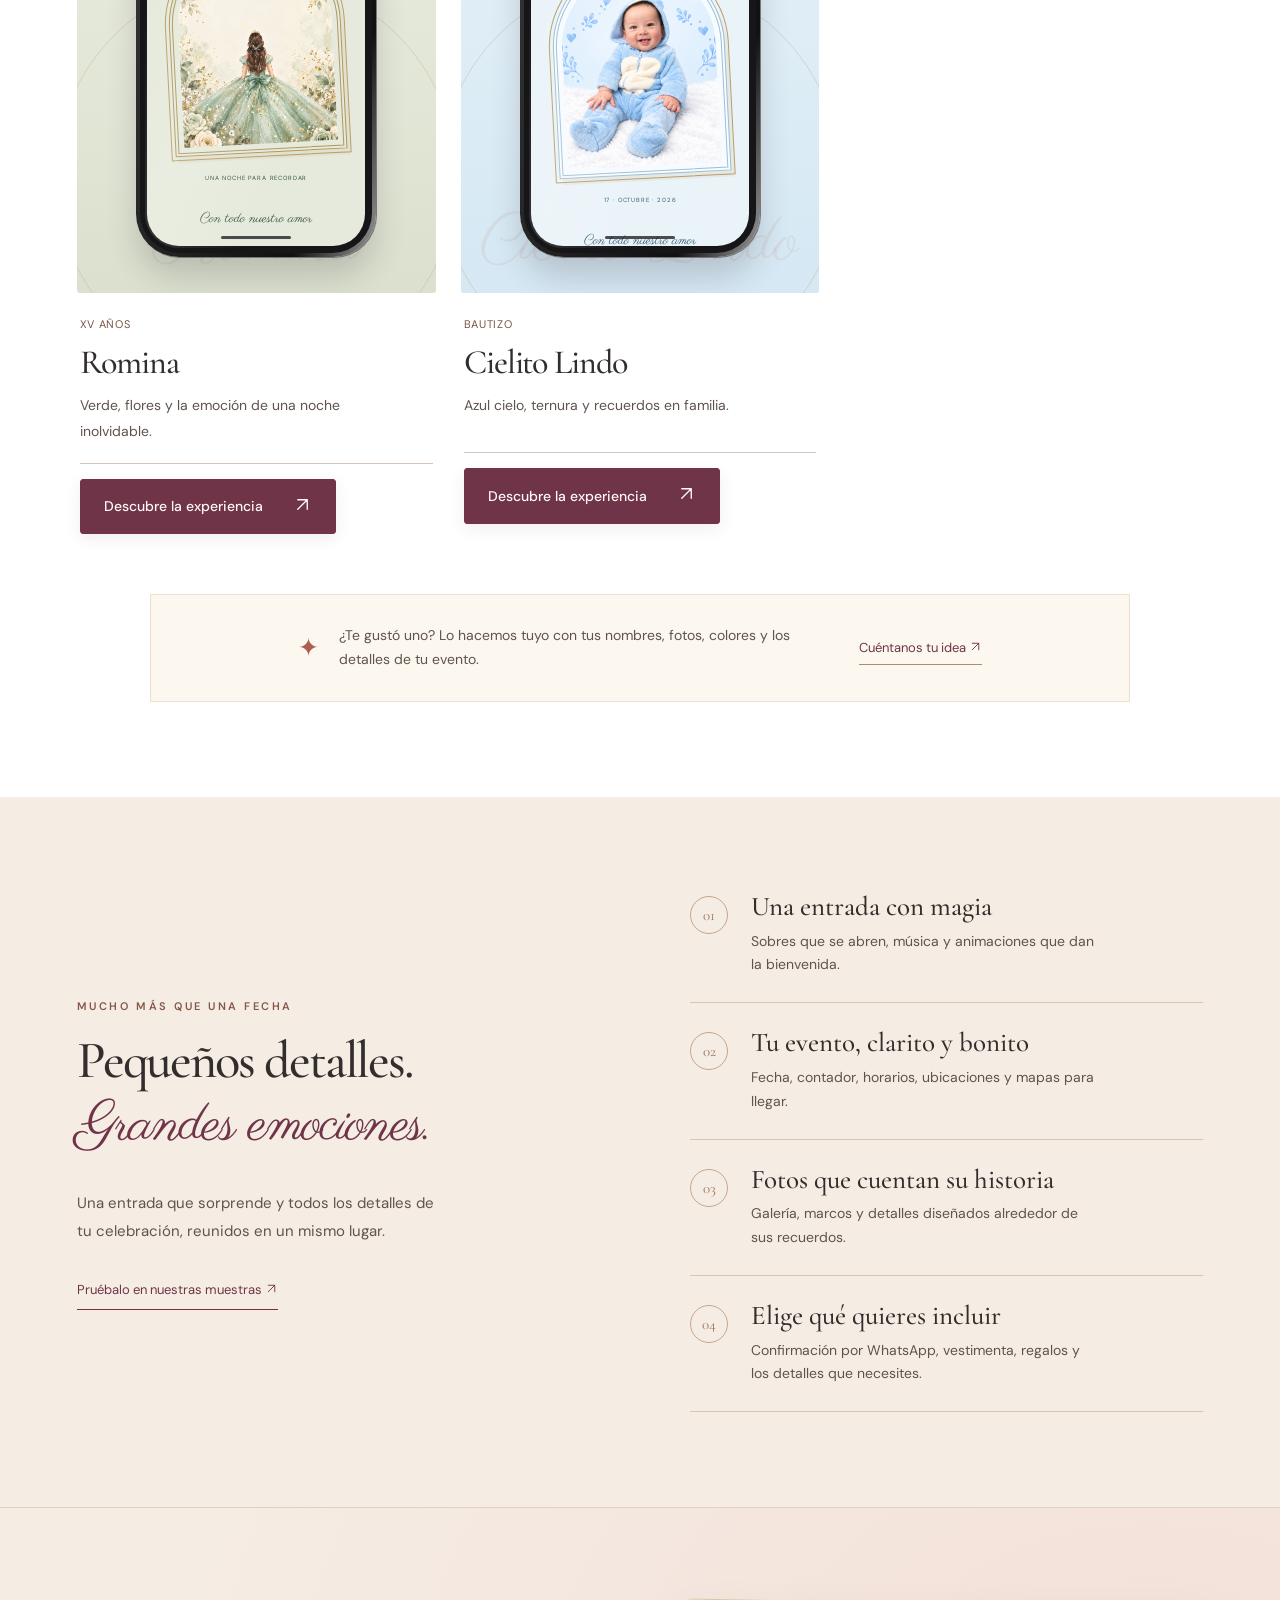
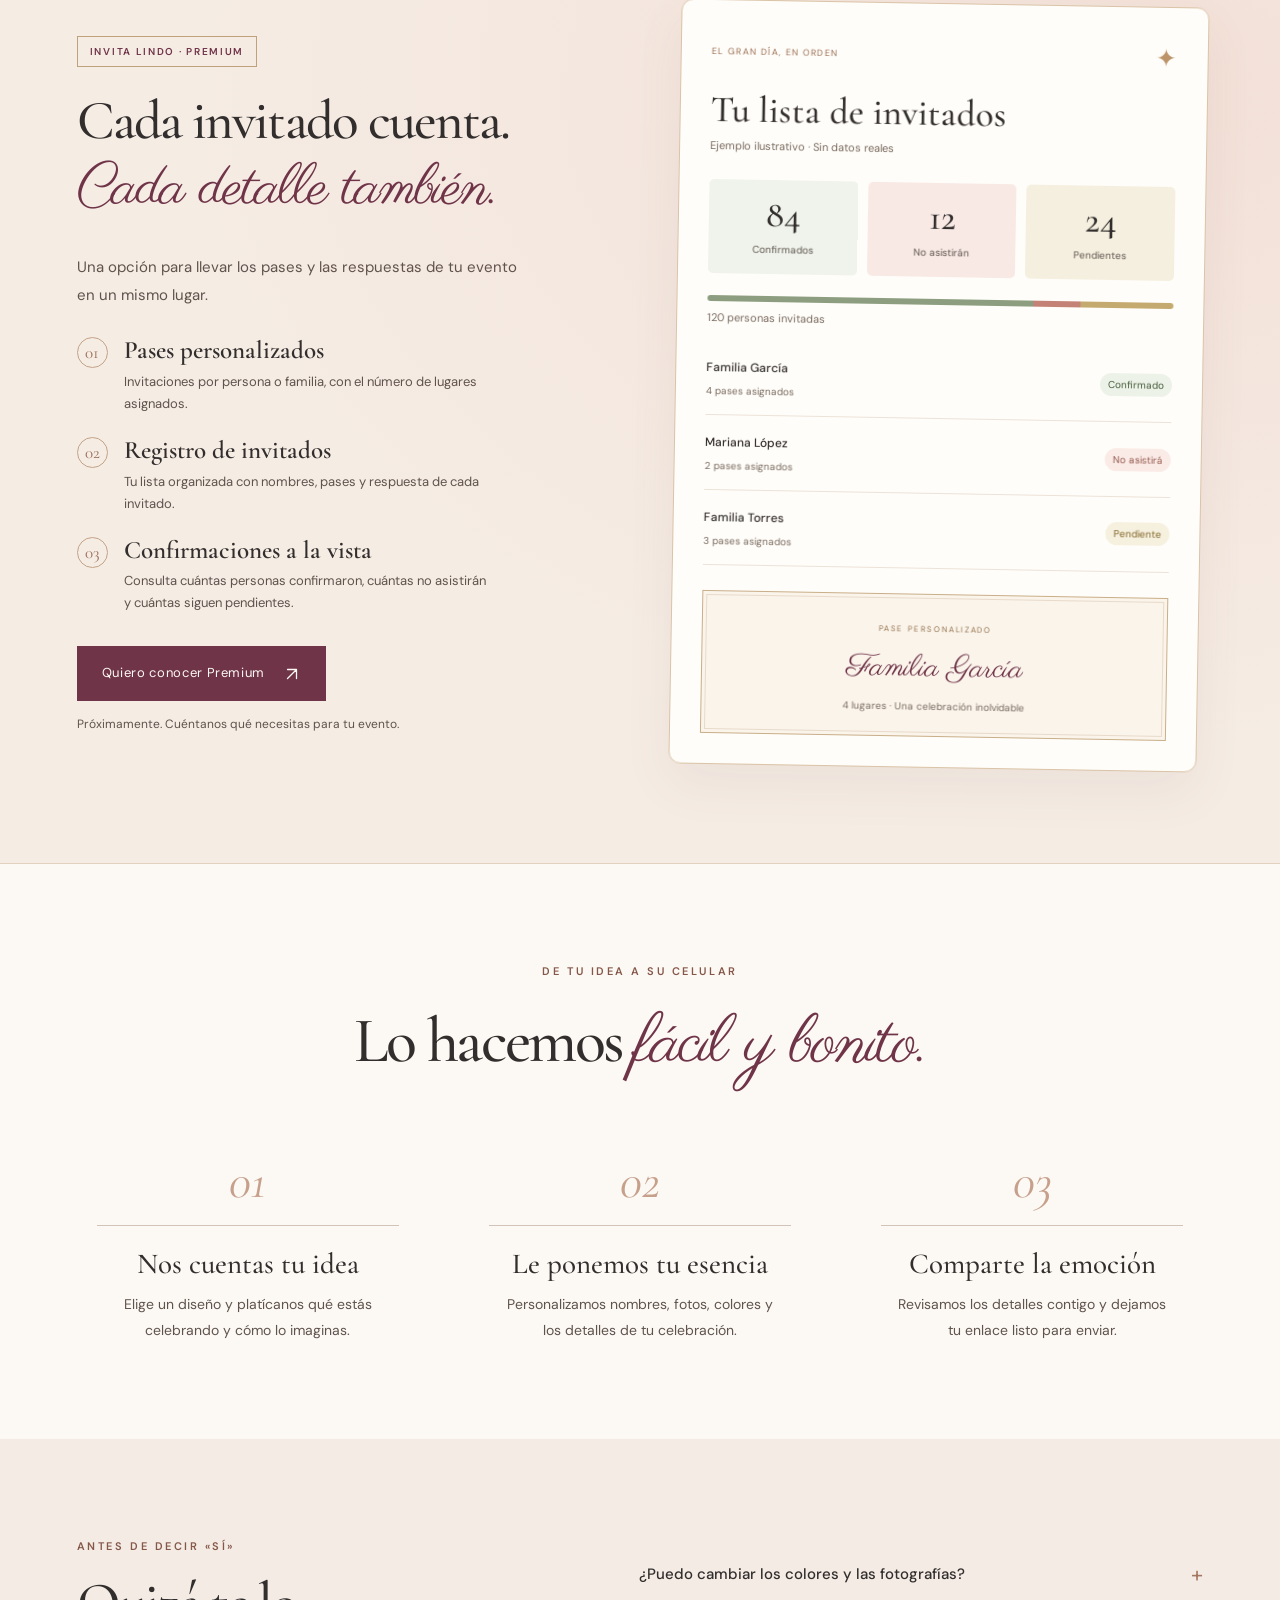
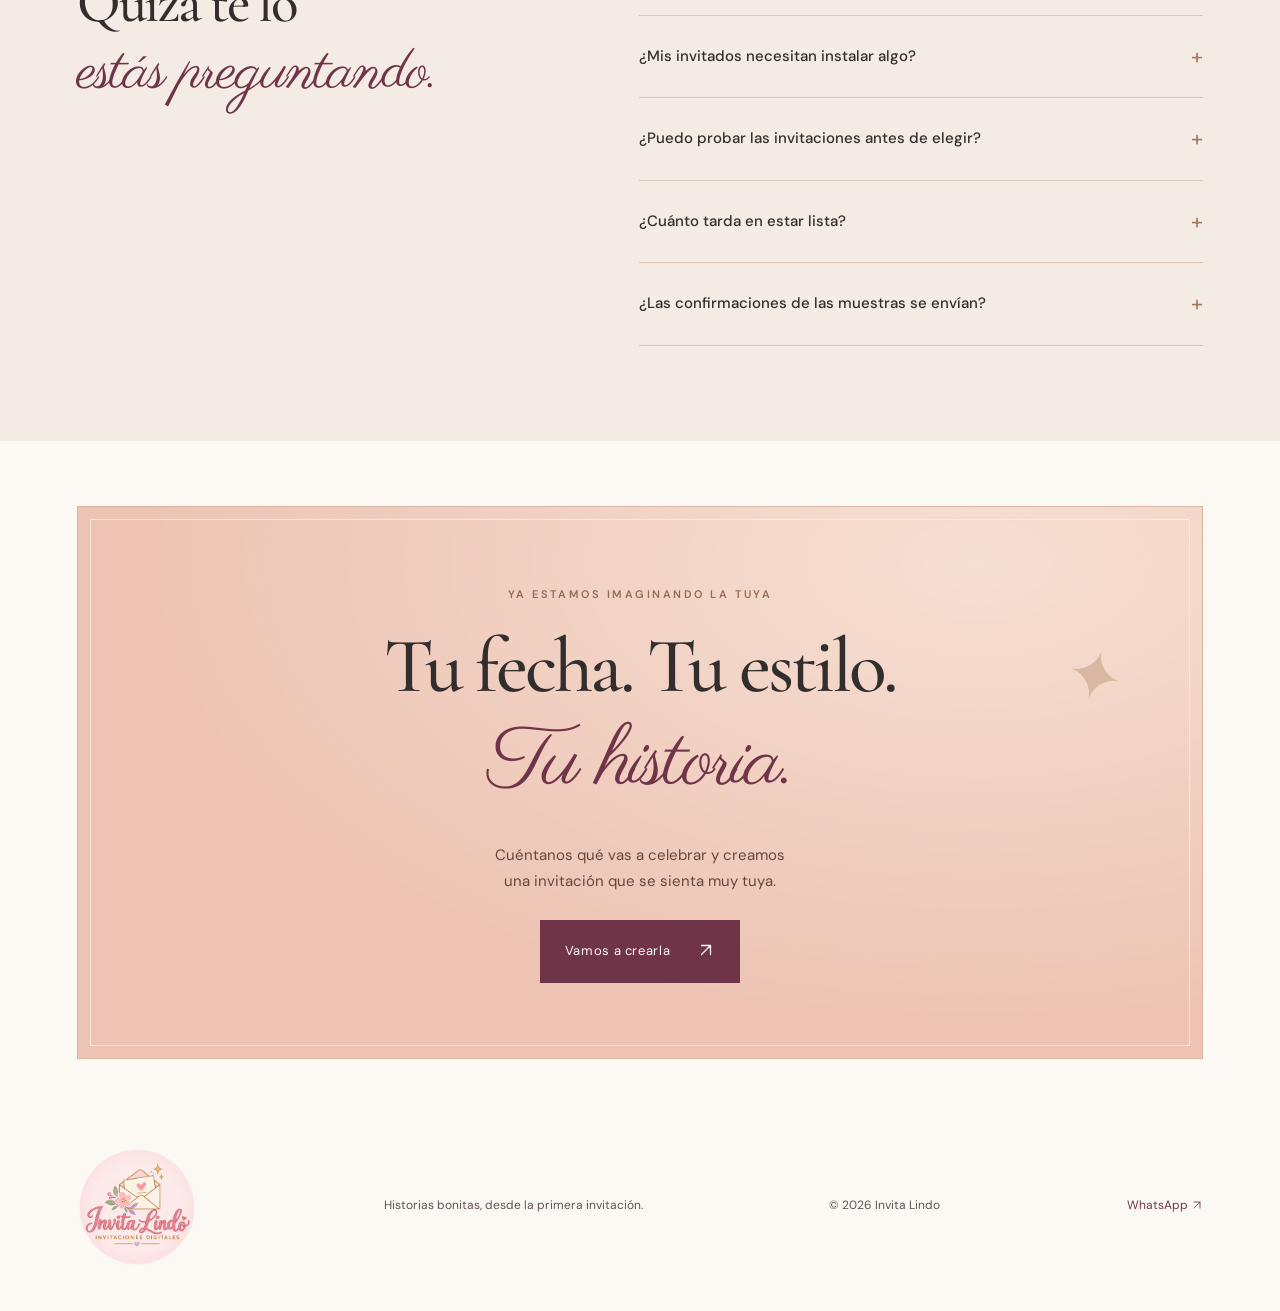
==== commit 2ec7cc45: "Presenta Premium con pases y control de invitados" ====
--- a/index.html
+++ b/index.html
@@ -1,12 +1,13 @@
-<!doctype html><html lang="es"><head><meta charset="utf-8"><meta name="viewport" content="width=device-width,initial-scale=1"><meta name="theme-color" content="#fbf5ee"><meta name="description" content="Invita Lindo: invitaciones digitales para bodas, XV años, bautizos y cumpleaños. Explora los diseños desde cualquier dispositivo y encuentra el estilo de tu celebración."><title>Invita Lindo · Tu historia empieza aquí</title><link rel="preconnect" href="https://fonts.googleapis.com"><link rel="preconnect" href="https://fonts.gstatic.com" crossorigin><link href="https://fonts.googleapis.com/css2?family=DM+Sans:wght@400;500;600;700&family=Cormorant+Garamond:ital,wght@0,400;0,500;0,600;1,400;1,500&family=Parisienne&display=swap" rel="stylesheet"><link rel="stylesheet" href="./styles.css?v=navegacion3"><script src="./app.js?v=navegacion3" defer></script></head><body>
+<!doctype html><html lang="es"><head><meta charset="utf-8"><meta name="viewport" content="width=device-width,initial-scale=1"><meta name="theme-color" content="#fbf5ee"><meta name="description" content="Invita Lindo: invitaciones digitales para bodas, XV años, bautizos y cumpleaños. Explora los diseños desde cualquier dispositivo y encuentra el estilo de tu celebración."><title>Invita Lindo · Tu historia empieza aquí</title><link rel="preconnect" href="https://fonts.googleapis.com"><link rel="preconnect" href="https://fonts.gstatic.com" crossorigin><link href="https://fonts.googleapis.com/css2?family=DM+Sans:wght@400;500;600;700&family=Cormorant+Garamond:ital,wght@0,400;0,500;0,600;1,400;1,500&family=Parisienne&display=swap" rel="stylesheet"><link rel="stylesheet" href="./styles.css?v=premium1"><script src="./app.js?v=premium1" defer></script></head><body>
 <a class="skip" href="#contenido">Ir al contenido</a><div class="announcement">Una invitación para guardar. Una emoción para compartir. <span>✦</span></div>
-<header class="site-header"><a class="brand" href="#inicio" aria-label="Invita Lindo, inicio"><img class="brand-logo" src="./logo-invita-lindo.png" alt="Invita Lindo · Invitaciones digitales" width="120" height="120"></a><nav aria-label="Navegación principal"><a href="#colecciones">Diseños</a><a href="#incluye">Qué incluye</a><a href="#proceso">Cómo funciona</a><a href="#preguntas">Preguntas</a></nav><a class="button small" href="https://wa.me/527291767841?text=Hola%20Invita%20Lindo%2C%20me%20gustar%C3%ADa%20una%20invitaci%C3%B3n%20digital%20para%20mi%20evento." target="_blank" rel="noopener">Platiquemos <span><svg class="ui-icon" viewBox="0 0 24 24" aria-hidden="true" focusable="false"><path d="M6 18 18 6M6 6h12v12"/></svg></span></a><button type="button" class="menu-toggle" aria-expanded="false" aria-controls="mobile-nav" aria-label="Abrir menú"><svg class="ui-icon menu-icon" viewBox="0 0 24 24" aria-hidden="true"><path d="M4 6h16M4 12h16M4 18h16"/></svg></button></header>
-<nav id="mobile-nav" class="mobile-nav" aria-label="Menú móvil" hidden><a href="#colecciones">Explorar diseños</a><a href="#incluye">Qué incluye</a><a href="#proceso">Cómo funciona</a><a href="#preguntas">Preguntas frecuentes</a><a href="https://wa.me/527291767841?text=Hola%20Invita%20Lindo%2C%20me%20gustar%C3%ADa%20una%20invitaci%C3%B3n%20digital%20para%20mi%20evento." target="_blank" rel="noopener">Escríbenos por WhatsApp <svg class="ui-icon" viewBox="0 0 24 24" aria-hidden="true" focusable="false"><path d="M6 18 18 6M6 6h12v12"/></svg></a></nav>
-<main id="contenido"><section class="hero" id="inicio"><div class="hero-copy"><span class="eyebrow">HECHAS PARA TU GRAN DÍA</span><h1>Tu celebración<br>empieza con una<br><em>invitación bonita.</em></h1><p>Tu historia, tus colores y esa emoción que se siente desde el primer vistazo. Invitaciones digitales hechas para compartir lo que más importa.</p><a class="button" href="#colecciones">Encuentra tu invitación <span>↓</span></a><div class="hero-caption"><span class="tiny-spark">✦</span> Abre un diseño. Toca el sobre. Enamórate de los detalles.</div></div><div class="hero-phones" aria-label="Vista previa de nuestras invitaciones"><span class="halo halo-one" aria-hidden="true"></span><span class="halo halo-two" aria-hidden="true"></span><span class="hero-spark spark-one" aria-hidden="true">✦</span><span class="hero-spark spark-two" aria-hidden="true">✧</span><div class="device hero-side side-left"><span class="side-key" aria-hidden="true"></span><a class="device-touch" aria-label="Ver invitación de Luz de Cielo" href="./BautizoLuz.html?v=6bd60b8"><span class="device-screen luz"><span class="statusbar" aria-hidden="true"><b>9:41</b><span>▮▮▮ &nbsp;◔ ▰</span></span><span class="island" aria-hidden="true"></span><span class="screen-content"><span class="screen-kicker">MI BAUTIZO</span><span class="screen-name">Santiago</span><span class="screen-ornament" aria-hidden="true">✦</span><span class="screen-photo"><img src="./muestra-bautizo-bebe.jpg" alt="" fetchpriority="high"></span><span class="screen-date">21 · AGOSTO · 2027</span><span class="screen-note">Con todo nuestro amor</span></span><span class="home-indicator" aria-hidden="true"></span></span><span class="device-glass" aria-hidden="true"></span></a></div><div class="device hero-main"><span class="side-key" aria-hidden="true"></span><a class="device-touch" aria-label="Ver invitación de Velvet" href="./BodaVelvet.html?v=6bd60b8"><span class="device-screen velvet"><span class="statusbar" aria-hidden="true"><b>9:41</b><span>▮▮▮ &nbsp;◔ ▰</span></span><span class="island" aria-hidden="true"></span><span class="screen-content"><span class="screen-kicker">NOS CASAMOS</span><span class="screen-name">Emma <i>&amp;</i> Mateo</span><span class="screen-ornament" aria-hidden="true">✦</span><span class="screen-photo"><img src="./muestra-velvet-pareja.jpg" alt="" fetchpriority="high"></span><span class="screen-date">20 · NOVIEMBRE · 2027</span><span class="screen-note">Con todo nuestro amor</span></span><span class="home-indicator" aria-hidden="true"></span></span><span class="device-glass" aria-hidden="true"></span></a></div><div class="device hero-side side-right"><span class="side-key" aria-hidden="true"></span><a class="device-touch" aria-label="Ver invitación de Confeti" href="./CumpleConfeti.html?v=6bd60b8"><span class="device-screen confeti"><span class="statusbar" aria-hidden="true"><b>9:41</b><span>▮▮▮ &nbsp;◔ ▰</span></span><span class="island" aria-hidden="true"></span><span class="screen-content"><span class="screen-kicker">UNA VUELTA MÁS AL SOL</span><span class="screen-name">Sofía</span><span class="birthday-number">30</span><span class="screen-photo"><img src="./muestra-cumple-pastel.jpg" alt="" fetchpriority="high"></span><span class="screen-date">19 · JUNIO · 2027</span><span class="screen-note">¡Esta fiesta es contigo!</span></span><span class="home-indicator" aria-hidden="true"></span></span><span class="device-glass" aria-hidden="true"></span></a></div><a class="phone-sticker" href="#colecciones">Explorar diseños <span><svg class="ui-icon" viewBox="0 0 24 24" aria-hidden="true" focusable="false"><path d="M6 18 18 6M6 6h12v12"/></svg></span></a></div></section>
+<header class="site-header"><a class="brand" href="#inicio" aria-label="Invita Lindo, inicio"><img class="brand-logo" src="./logo-invita-lindo.png" alt="Invita Lindo · Invitaciones digitales" width="120" height="120"></a><nav aria-label="Navegación principal"><a href="#colecciones">Diseños</a><a href="#incluye">Qué incluye</a><a href="#premium">Premium</a><a href="#proceso">Cómo funciona</a><a href="#preguntas">Preguntas</a></nav><a class="button small" href="https://wa.me/527291767841?text=Hola%20Invita%20Lindo%2C%20me%20gustar%C3%ADa%20una%20invitaci%C3%B3n%20digital%20para%20mi%20evento." target="_blank" rel="noopener">Platiquemos <span><svg class="ui-icon" viewBox="0 0 24 24" aria-hidden="true" focusable="false"><path d="M6 18 18 6M6 6h12v12"/></svg></span></a><button type="button" class="menu-toggle" aria-expanded="false" aria-controls="mobile-nav" aria-label="Abrir menú"><svg class="ui-icon menu-icon" viewBox="0 0 24 24" aria-hidden="true"><path d="M4 6h16M4 12h16M4 18h16"/></svg></button></header>
+<nav id="mobile-nav" class="mobile-nav" aria-label="Menú móvil" hidden><a href="#colecciones">Explorar diseños</a><a href="#incluye">Qué incluye</a><a href="#premium">Premium</a><a href="#proceso">Cómo funciona</a><a href="#preguntas">Preguntas frecuentes</a><a href="https://wa.me/527291767841?text=Hola%20Invita%20Lindo%2C%20me%20gustar%C3%ADa%20una%20invitaci%C3%B3n%20digital%20para%20mi%20evento." target="_blank" rel="noopener">Escríbenos por WhatsApp <svg class="ui-icon" viewBox="0 0 24 24" aria-hidden="true" focusable="false"><path d="M6 18 18 6M6 6h12v12"/></svg></a></nav>
+<main id="contenido"><section class="hero" id="inicio"><div class="hero-copy"><span class="eyebrow">HECHAS PARA TU GRAN DÍA</span><h1>Tu celebración<br>empieza con una<br><em>invitación bonita.</em></h1><p>Tu historia, tus colores y esa emoción que se siente desde el primer vistazo. Invitaciones digitales hechas para compartir lo que más importa.</p><a class="button" href="#colecciones">Encuentra tu invitación <span>↓</span></a><div class="hero-caption"><span class="tiny-spark">✦</span> Abre un diseño. Toca el sobre. Enamórate de los detalles.</div></div><div class="hero-phones" aria-label="Vista previa de nuestras invitaciones"><span class="halo halo-one" aria-hidden="true"></span><span class="halo halo-two" aria-hidden="true"></span><span class="hero-spark spark-one" aria-hidden="true">✦</span><span class="hero-spark spark-two" aria-hidden="true">✧</span><div class="device hero-side side-left"><span class="side-key" aria-hidden="true"></span><a class="device-touch" aria-label="Descubre la experiencia de Luz de Cielo" href="./BautizoLuz.html?v=6bd60b8"><span class="device-screen luz"><span class="statusbar" aria-hidden="true"><b>9:41</b><span>▮▮▮ &nbsp;◔ ▰</span></span><span class="island" aria-hidden="true"></span><span class="screen-content"><span class="screen-kicker">MI BAUTIZO</span><span class="screen-name">Santiago</span><span class="screen-ornament" aria-hidden="true">✦</span><span class="screen-photo"><img src="./muestra-bautizo-bebe.jpg" alt="" fetchpriority="high"></span><span class="screen-date">21 · AGOSTO · 2027</span><span class="screen-note">Con todo nuestro amor</span></span><span class="home-indicator" aria-hidden="true"></span></span><span class="device-glass" aria-hidden="true"></span></a></div><div class="device hero-main"><span class="side-key" aria-hidden="true"></span><a class="device-touch" aria-label="Descubre la experiencia de Velvet" href="./BodaVelvet.html?v=6bd60b8"><span class="device-screen velvet"><span class="statusbar" aria-hidden="true"><b>9:41</b><span>▮▮▮ &nbsp;◔ ▰</span></span><span class="island" aria-hidden="true"></span><span class="screen-content"><span class="screen-kicker">NOS CASAMOS</span><span class="screen-name">Emma <i>&amp;</i> Mateo</span><span class="screen-ornament" aria-hidden="true">✦</span><span class="screen-photo"><img src="./muestra-velvet-pareja.jpg" alt="" fetchpriority="high"></span><span class="screen-date">20 · NOVIEMBRE · 2027</span><span class="screen-note">Con todo nuestro amor</span></span><span class="home-indicator" aria-hidden="true"></span></span><span class="device-glass" aria-hidden="true"></span></a></div><div class="device hero-side side-right"><span class="side-key" aria-hidden="true"></span><a class="device-touch" aria-label="Descubre la experiencia de Confeti" href="./CumpleConfeti.html?v=6bd60b8"><span class="device-screen confeti"><span class="statusbar" aria-hidden="true"><b>9:41</b><span>▮▮▮ &nbsp;◔ ▰</span></span><span class="island" aria-hidden="true"></span><span class="screen-content"><span class="screen-kicker">UNA VUELTA MÁS AL SOL</span><span class="screen-name">Sofía</span><span class="birthday-number">30</span><span class="screen-photo"><img src="./muestra-cumple-pastel.jpg" alt="" fetchpriority="high"></span><span class="screen-date">19 · JUNIO · 2027</span><span class="screen-note">¡Esta fiesta es contigo!</span></span><span class="home-indicator" aria-hidden="true"></span></span><span class="device-glass" aria-hidden="true"></span></a></div><a class="phone-sticker" href="#colecciones">Explorar diseños <span><svg class="ui-icon" viewBox="0 0 24 24" aria-hidden="true" focusable="false"><path d="M6 18 18 6M6 6h12v12"/></svg></span></a></div></section>
 <div class="promise-strip"><span>Personalizada para ti</span><i>✦</i><span>Se comparte con un enlace</span><i>✦</i><span>Sin instalar aplicaciones</span><i>✦</i><span>Bonita en cada pantalla</span></div>
 <section class="occasions section-wrap" aria-labelledby="ocasiones-title"><div class="section-heading"><div><span class="eyebrow">¿QUÉ VAMOS A CELEBRAR?</span><h2 id="ocasiones-title">Hay un diseño para <em>cada historia.</em></h2></div><p>Ese «sí», una nueva vuelta al sol o el comienzo de una vida. Hagámoslo especial.</p></div><div class="occasion-grid"><button class="occasion" type="button" data-occasion="boda"><span class="occasion-photo"><img src="./muestra-velvet-pareja.jpg" alt="" loading="lazy"></span><span>Boda <i><svg class="ui-icon" viewBox="0 0 24 24" aria-hidden="true" focusable="false"><path d="M6 18 18 6M6 6h12v12"/></svg></i></span></button><button class="occasion" type="button" data-occasion="xv"><span class="occasion-photo"><img src="./XVRomina/assets/quince-verde.webp" alt="" loading="lazy"></span><span>XV años <i><svg class="ui-icon" viewBox="0 0 24 24" aria-hidden="true" focusable="false"><path d="M6 18 18 6M6 6h12v12"/></svg></i></span></button><button class="occasion" type="button" data-occasion="cumpleanos"><span class="occasion-photo"><img src="./muestra-cumple-pastel.jpg" alt="" loading="lazy"></span><span>Cumpleaños <i><svg class="ui-icon" viewBox="0 0 24 24" aria-hidden="true" focusable="false"><path d="M6 18 18 6M6 6h12v12"/></svg></i></span></button><button class="occasion" type="button" data-occasion="bautizo"><span class="occasion-photo"><img src="./muestra-bautizo-bebe.jpg" alt="" loading="lazy"></span><span>Bautizo <i><svg class="ui-icon" viewBox="0 0 24 24" aria-hidden="true" focusable="false"><path d="M6 18 18 6M6 6h12v12"/></svg></i></span></button></div></section>
-<section class="collection section-wrap" id="colecciones" aria-labelledby="colecciones-title"><div class="collection-heading"><span class="eyebrow">ELIGE EL QUE SE SIENTA TUYO</span><h2 id="colecciones-title">Amor a <em>primer vistazo.</em></h2><p>Así se verá tu invitación en el celular de tus invitados.<br> Toca un diseño para abrirlo y descubrir todos sus detalles.</p></div><div class="filters" role="group" aria-label="Filtrar invitaciones"><button type="button" data-filter="todos" aria-pressed="true">Todos los diseños</button><button type="button" data-filter="boda" aria-pressed="false">Boda</button><button type="button" data-filter="xv" aria-pressed="false">XV años</button><button type="button" data-filter="cumpleanos" aria-pressed="false">Cumpleaños</button><button type="button" data-filter="bautizo" aria-pressed="false">Bautizo</button></div><p class="filter-status" role="status" aria-live="polite">5 diseños para explorar</p><div class="model-grid"><article class="model-card" data-category="boda" data-model="velvet"><div class="model-stage stage-velvet"><span class="model-badge">NUEVO DISEÑO</span><div class="device "><span class="side-key" aria-hidden="true"></span><a class="device-touch" aria-label="Ver invitación de Velvet" href="./BodaVelvet.html?v=6bd60b8"><span class="device-screen velvet"><span class="statusbar" aria-hidden="true"><b>9:41</b><span>▮▮▮ &nbsp;◔ ▰</span></span><span class="island" aria-hidden="true"></span><span class="screen-content"><span class="screen-kicker">NOS CASAMOS</span><span class="screen-name">Emma <i>&amp;</i> Mateo</span><span class="screen-ornament" aria-hidden="true">✦</span><span class="screen-photo"><img src="./muestra-velvet-pareja.jpg" alt="" loading="lazy"></span><span class="screen-date">20 · NOVIEMBRE · 2027</span><span class="screen-note">Con todo nuestro amor</span></span><span class="home-indicator" aria-hidden="true"></span></span><span class="device-glass" aria-hidden="true"></span></a></div><span class="stage-name" aria-hidden="true">Velvet</span></div><div class="model-copy"><div class="model-type">Boda</div><h3>Velvet</h3><p>Vino, dorado y una carta que se abre para contar su historia.</p><div class="model-actions"><a class="try-button" href="./BodaVelvet.html?v=6bd60b8">Ver invitación <span><svg class="ui-icon" viewBox="0 0 24 24" aria-hidden="true" focusable="false"><path d="M6 18 18 6M6 6h12v12"/></svg></span></a></div></div></article><article class="model-card" data-category="cumpleanos" data-model="confeti"><div class="model-stage stage-confeti"><span class="model-badge">NUEVO DISEÑO</span><div class="device "><span class="side-key" aria-hidden="true"></span><a class="device-touch" aria-label="Ver invitación de Confeti" href="./CumpleConfeti.html?v=6bd60b8"><span class="device-screen confeti"><span class="statusbar" aria-hidden="true"><b>9:41</b><span>▮▮▮ &nbsp;◔ ▰</span></span><span class="island" aria-hidden="true"></span><span class="screen-content"><span class="screen-kicker">UNA VUELTA MÁS AL SOL</span><span class="screen-name">Sofía</span><span class="birthday-number">30</span><span class="screen-photo"><img src="./muestra-cumple-pastel.jpg" alt="" loading="lazy"></span><span class="screen-date">19 · JUNIO · 2027</span><span class="screen-note">¡Esta fiesta es contigo!</span></span><span class="home-indicator" aria-hidden="true"></span></span><span class="device-glass" aria-hidden="true"></span></a></div><span class="stage-name" aria-hidden="true">Confeti</span></div><div class="model-copy"><div class="model-type">Cumpleaños</div><h3>Confeti</h3><p>Color, tickets y muchos motivos para celebrar.</p><div class="model-actions"><a class="try-button" href="./CumpleConfeti.html?v=6bd60b8">Ver invitación <span><svg class="ui-icon" viewBox="0 0 24 24" aria-hidden="true" focusable="false"><path d="M6 18 18 6M6 6h12v12"/></svg></span></a></div></div></article><article class="model-card" data-category="bautizo" data-model="luz"><div class="model-stage stage-luz"><span class="model-badge">NUEVO DISEÑO</span><div class="device "><span class="side-key" aria-hidden="true"></span><a class="device-touch" aria-label="Ver invitación de Luz de Cielo" href="./BautizoLuz.html?v=6bd60b8"><span class="device-screen luz"><span class="statusbar" aria-hidden="true"><b>9:41</b><span>▮▮▮ &nbsp;◔ ▰</span></span><span class="island" aria-hidden="true"></span><span class="screen-content"><span class="screen-kicker">MI BAUTIZO</span><span class="screen-name">Santiago</span><span class="screen-ornament" aria-hidden="true">✦</span><span class="screen-photo"><img src="./muestra-bautizo-bebe.jpg" alt="" loading="lazy"></span><span class="screen-date">21 · AGOSTO · 2027</span><span class="screen-note">Con todo nuestro amor</span></span><span class="home-indicator" aria-hidden="true"></span></span><span class="device-glass" aria-hidden="true"></span></a></div><span class="stage-name" aria-hidden="true">Luz de Cielo</span></div><div class="model-copy"><div class="model-type">Bautizo</div><h3>Luz de Cielo</h3><p>Marfil, detalles dorados y un pequeño gran amor.</p><div class="model-actions"><a class="try-button" href="./BautizoLuz.html?v=6bd60b8">Ver invitación <span><svg class="ui-icon" viewBox="0 0 24 24" aria-hidden="true" focusable="false"><path d="M6 18 18 6M6 6h12v12"/></svg></span></a></div></div></article><article class="model-card" data-category="xv" data-model="romina"><div class="model-stage stage-romina"><span class="model-badge">INVITACIÓN REAL</span><div class="device "><span class="side-key" aria-hidden="true"></span><a class="device-touch" aria-label="Ver invitación de Romina" href="./XVRomina/"><span class="device-screen romina"><span class="statusbar" aria-hidden="true"><b>9:41</b><span>▮▮▮ &nbsp;◔ ▰</span></span><span class="island" aria-hidden="true"></span><span class="screen-content"><span class="screen-kicker">MIS QUINCE AÑOS</span><span class="screen-name">Romina</span><span class="screen-ornament" aria-hidden="true">✦</span><span class="screen-photo"><img src="./XVRomina/assets/quince-verde.webp" alt="" loading="lazy"></span><span class="screen-date">UNA NOCHE PARA RECORDAR</span><span class="screen-note">Con todo nuestro amor</span></span><span class="home-indicator" aria-hidden="true"></span></span><span class="device-glass" aria-hidden="true"></span></a></div><span class="stage-name" aria-hidden="true">Romina</span></div><div class="model-copy"><div class="model-type">XV años</div><h3>Romina</h3><p>Verde, flores y la emoción de una noche inolvidable.</p><div class="model-actions"><a class="try-button" href="./XVRomina/">Ver invitación <span><svg class="ui-icon" viewBox="0 0 24 24" aria-hidden="true" focusable="false"><path d="M6 18 18 6M6 6h12v12"/></svg></span></a></div></div></article><article class="model-card" data-category="bautizo" data-model="cielito"><div class="model-stage stage-cielito"><span class="model-badge">INVITACIÓN REAL</span><div class="device "><span class="side-key" aria-hidden="true"></span><a class="device-touch" aria-label="Ver invitación de Cielito Lindo" href="./BautizoEdgarYael/"><span class="device-screen cielito"><span class="statusbar" aria-hidden="true"><b>9:41</b><span>▮▮▮ &nbsp;◔ ▰</span></span><span class="island" aria-hidden="true"></span><span class="screen-content"><span class="screen-kicker">MI BAUTIZO</span><span class="screen-name">Edgar <i>Yael</i></span><span class="screen-ornament" aria-hidden="true">✦</span><span class="screen-photo"><img src="./imagenes/edgar.jpg" alt="" loading="lazy"></span><span class="screen-date">17 · OCTUBRE · 2026</span><span class="screen-note">Con todo nuestro amor</span></span><span class="home-indicator" aria-hidden="true"></span></span><span class="device-glass" aria-hidden="true"></span></a></div><span class="stage-name" aria-hidden="true">Cielito Lindo</span></div><div class="model-copy"><div class="model-type">Bautizo</div><h3>Cielito Lindo</h3><p>Azul cielo, ternura y recuerdos en familia.</p><div class="model-actions"><a class="try-button" href="./BautizoEdgarYael/">Ver invitación <span><svg class="ui-icon" viewBox="0 0 24 24" aria-hidden="true" focusable="false"><path d="M6 18 18 6M6 6h12v12"/></svg></span></a></div></div></article></div><div class="collection-note"><span>✦</span><p>¿Te gustó uno? Lo hacemos tuyo con tus nombres, fotos, colores y los detalles de tu evento.</p><a href="https://wa.me/527291767841?text=Hola%20Invita%20Lindo%2C%20me%20gustar%C3%ADa%20una%20invitaci%C3%B3n%20digital%20para%20mi%20evento." target="_blank" rel="noopener">Cuéntanos tu idea <svg class="ui-icon" viewBox="0 0 24 24" aria-hidden="true" focusable="false"><path d="M6 18 18 6M6 6h12v12"/></svg></a></div></section>
+<section class="collection section-wrap" id="colecciones" aria-labelledby="colecciones-title"><div class="collection-heading"><span class="eyebrow">ELIGE EL QUE SE SIENTA TUYO</span><h2 id="colecciones-title">Amor a <em>primer vistazo.</em></h2><p>Así se verá tu invitación en el celular de tus invitados.<br> Toca un diseño para abrirlo y descubrir todos sus detalles.</p></div><div class="filters" role="group" aria-label="Filtrar invitaciones"><button type="button" data-filter="todos" aria-pressed="true">Todos los diseños</button><button type="button" data-filter="boda" aria-pressed="false">Boda</button><button type="button" data-filter="xv" aria-pressed="false">XV años</button><button type="button" data-filter="cumpleanos" aria-pressed="false">Cumpleaños</button><button type="button" data-filter="bautizo" aria-pressed="false">Bautizo</button></div><p class="filter-status" role="status" aria-live="polite">5 diseños para explorar</p><div class="model-grid"><article class="model-card" data-category="boda" data-model="velvet"><div class="model-stage stage-velvet"><span class="model-badge">NUEVO DISEÑO</span><div class="device "><span class="side-key" aria-hidden="true"></span><a class="device-touch" aria-label="Descubre la experiencia de Velvet" href="./BodaVelvet.html?v=6bd60b8"><span class="device-screen velvet"><span class="statusbar" aria-hidden="true"><b>9:41</b><span>▮▮▮ &nbsp;◔ ▰</span></span><span class="island" aria-hidden="true"></span><span class="screen-content"><span class="screen-kicker">NOS CASAMOS</span><span class="screen-name">Emma <i>&amp;</i> Mateo</span><span class="screen-ornament" aria-hidden="true">✦</span><span class="screen-photo"><img src="./muestra-velvet-pareja.jpg" alt="" loading="lazy"></span><span class="screen-date">20 · NOVIEMBRE · 2027</span><span class="screen-note">Con todo nuestro amor</span></span><span class="home-indicator" aria-hidden="true"></span></span><span class="device-glass" aria-hidden="true"></span></a></div><span class="stage-name" aria-hidden="true">Velvet</span></div><div class="model-copy"><div class="model-type">Boda</div><h3>Velvet</h3><p>Vino, dorado y una carta que se abre para contar su historia.</p><div class="model-actions"><a class="try-button" href="./BodaVelvet.html?v=6bd60b8">Descubre la experiencia <span><svg class="ui-icon" viewBox="0 0 24 24" aria-hidden="true" focusable="false"><path d="M6 18 18 6M6 6h12v12"/></svg></span></a></div></div></article><article class="model-card" data-category="cumpleanos" data-model="confeti"><div class="model-stage stage-confeti"><span class="model-badge">NUEVO DISEÑO</span><div class="device "><span class="side-key" aria-hidden="true"></span><a class="device-touch" aria-label="Descubre la experiencia de Confeti" href="./CumpleConfeti.html?v=6bd60b8"><span class="device-screen confeti"><span class="statusbar" aria-hidden="true"><b>9:41</b><span>▮▮▮ &nbsp;◔ ▰</span></span><span class="island" aria-hidden="true"></span><span class="screen-content"><span class="screen-kicker">UNA VUELTA MÁS AL SOL</span><span class="screen-name">Sofía</span><span class="birthday-number">30</span><span class="screen-photo"><img src="./muestra-cumple-pastel.jpg" alt="" loading="lazy"></span><span class="screen-date">19 · JUNIO · 2027</span><span class="screen-note">¡Esta fiesta es contigo!</span></span><span class="home-indicator" aria-hidden="true"></span></span><span class="device-glass" aria-hidden="true"></span></a></div><span class="stage-name" aria-hidden="true">Confeti</span></div><div class="model-copy"><div class="model-type">Cumpleaños</div><h3>Confeti</h3><p>Color, tickets y muchos motivos para celebrar.</p><div class="model-actions"><a class="try-button" href="./CumpleConfeti.html?v=6bd60b8">Descubre la experiencia <span><svg class="ui-icon" viewBox="0 0 24 24" aria-hidden="true" focusable="false"><path d="M6 18 18 6M6 6h12v12"/></svg></span></a></div></div></article><article class="model-card" data-category="bautizo" data-model="luz"><div class="model-stage stage-luz"><span class="model-badge">NUEVO DISEÑO</span><div class="device "><span class="side-key" aria-hidden="true"></span><a class="device-touch" aria-label="Descubre la experiencia de Luz de Cielo" href="./BautizoLuz.html?v=6bd60b8"><span class="device-screen luz"><span class="statusbar" aria-hidden="true"><b>9:41</b><span>▮▮▮ &nbsp;◔ ▰</span></span><span class="island" aria-hidden="true"></span><span class="screen-content"><span class="screen-kicker">MI BAUTIZO</span><span class="screen-name">Santiago</span><span class="screen-ornament" aria-hidden="true">✦</span><span class="screen-photo"><img src="./muestra-bautizo-bebe.jpg" alt="" loading="lazy"></span><span class="screen-date">21 · AGOSTO · 2027</span><span class="screen-note">Con todo nuestro amor</span></span><span class="home-indicator" aria-hidden="true"></span></span><span class="device-glass" aria-hidden="true"></span></a></div><span class="stage-name" aria-hidden="true">Luz de Cielo</span></div><div class="model-copy"><div class="model-type">Bautizo</div><h3>Luz de Cielo</h3><p>Marfil, detalles dorados y un pequeño gran amor.</p><div class="model-actions"><a class="try-button" href="./BautizoLuz.html?v=6bd60b8">Descubre la experiencia <span><svg class="ui-icon" viewBox="0 0 24 24" aria-hidden="true" focusable="false"><path d="M6 18 18 6M6 6h12v12"/></svg></span></a></div></div></article><article class="model-card" data-category="xv" data-model="romina"><div class="model-stage stage-romina"><span class="model-badge">INVITACIÓN REAL</span><div class="device "><span class="side-key" aria-hidden="true"></span><a class="device-touch" aria-label="Descubre la experiencia de Romina" href="./XVRomina/"><span class="device-screen romina"><span class="statusbar" aria-hidden="true"><b>9:41</b><span>▮▮▮ &nbsp;◔ ▰</span></span><span class="island" aria-hidden="true"></span><span class="screen-content"><span class="screen-kicker">MIS QUINCE AÑOS</span><span class="screen-name">Romina</span><span class="screen-ornament" aria-hidden="true">✦</span><span class="screen-photo"><img src="./XVRomina/assets/quince-verde.webp" alt="" loading="lazy"></span><span class="screen-date">UNA NOCHE PARA RECORDAR</span><span class="screen-note">Con todo nuestro amor</span></span><span class="home-indicator" aria-hidden="true"></span></span><span class="device-glass" aria-hidden="true"></span></a></div><span class="stage-name" aria-hidden="true">Romina</span></div><div class="model-copy"><div class="model-type">XV años</div><h3>Romina</h3><p>Verde, flores y la emoción de una noche inolvidable.</p><div class="model-actions"><a class="try-button" href="./XVRomina/">Descubre la experiencia <span><svg class="ui-icon" viewBox="0 0 24 24" aria-hidden="true" focusable="false"><path d="M6 18 18 6M6 6h12v12"/></svg></span></a></div></div></article><article class="model-card" data-category="bautizo" data-model="cielito"><div class="model-stage stage-cielito"><span class="model-badge">INVITACIÓN REAL</span><div class="device "><span class="side-key" aria-hidden="true"></span><a class="device-touch" aria-label="Descubre la experiencia de Cielito Lindo" href="./BautizoEdgarYael/"><span class="device-screen cielito"><span class="statusbar" aria-hidden="true"><b>9:41</b><span>▮▮▮ &nbsp;◔ ▰</span></span><span class="island" aria-hidden="true"></span><span class="screen-content"><span class="screen-kicker">MI BAUTIZO</span><span class="screen-name">Edgar <i>Yael</i></span><span class="screen-ornament" aria-hidden="true">✦</span><span class="screen-photo"><img src="./imagenes/edgar.jpg" alt="" loading="lazy"></span><span class="screen-date">17 · OCTUBRE · 2026</span><span class="screen-note">Con todo nuestro amor</span></span><span class="home-indicator" aria-hidden="true"></span></span><span class="device-glass" aria-hidden="true"></span></a></div><span class="stage-name" aria-hidden="true">Cielito Lindo</span></div><div class="model-copy"><div class="model-type">Bautizo</div><h3>Cielito Lindo</h3><p>Azul cielo, ternura y recuerdos en familia.</p><div class="model-actions"><a class="try-button" href="./BautizoEdgarYael/">Descubre la experiencia <span><svg class="ui-icon" viewBox="0 0 24 24" aria-hidden="true" focusable="false"><path d="M6 18 18 6M6 6h12v12"/></svg></span></a></div></div></article></div><div class="collection-note"><span>✦</span><p>¿Te gustó uno? Lo hacemos tuyo con tus nombres, fotos, colores y los detalles de tu evento.</p><a href="https://wa.me/527291767841?text=Hola%20Invita%20Lindo%2C%20me%20gustar%C3%ADa%20una%20invitaci%C3%B3n%20digital%20para%20mi%20evento." target="_blank" rel="noopener">Cuéntanos tu idea <svg class="ui-icon" viewBox="0 0 24 24" aria-hidden="true" focusable="false"><path d="M6 18 18 6M6 6h12v12"/></svg></a></div></section>
 <section class="experience section-wrap" id="incluye"><div class="experience-copy"><span class="eyebrow">MUCHO MÁS QUE UNA FECHA</span><h2>Pequeños detalles.<br><em>Grandes emociones.</em></h2><p>Una entrada que sorprende y todos los detalles de tu celebración, reunidos en un mismo lugar.</p><a class="text-link" href="#colecciones">Pruébalo en nuestras muestras <svg class="ui-icon" viewBox="0 0 24 24" aria-hidden="true" focusable="false"><path d="M6 18 18 6M6 6h12v12"/></svg></a></div><div class="feature-list"><article><span>01</span><div><h3>Una entrada con magia</h3><p>Sobres que se abren, música y animaciones que dan la bienvenida.</p></div></article><article><span>02</span><div><h3>Tu evento, clarito y bonito</h3><p>Fecha, contador, horarios, ubicaciones y mapas para llegar.</p></div></article><article><span>03</span><div><h3>Fotos que cuentan su historia</h3><p>Galería, marcos y detalles diseñados alrededor de sus recuerdos.</p></div></article><article><span>04</span><div><h3>Elige qué quieres incluir</h3><p>Confirmación por WhatsApp, vestimenta, regalos y los detalles que necesites.</p></div></article></div></section>
+<section class="premium section-wrap" id="premium" aria-labelledby="premium-title"><div class="premium-copy"><span class="premium-label">INVITA LINDO · PREMIUM</span><h2 id="premium-title">Cada invitado cuenta.<br><em>Cada detalle también.</em></h2><p>Una opción para llevar los pases y las respuestas de tu evento en un mismo lugar.</p><ul class="premium-features"><li><span>01</span><div><h3>Pases personalizados</h3><p>Invitaciones por persona o familia, con el número de lugares asignados.</p></div></li><li><span>02</span><div><h3>Registro de invitados</h3><p>Tu lista organizada con nombres, pases y respuesta de cada invitado.</p></div></li><li><span>03</span><div><h3>Confirmaciones a la vista</h3><p>Consulta cuántas personas confirmaron, cuántas no asistirán y cuántas siguen pendientes.</p></div></li></ul><a class="button premium-cta" href="https://wa.me/527291767841?text=Hola%20Invita%20Lindo%2C%20quiero%20conocer%20la%20opci%C3%B3n%20Premium%20con%20pases%20y%20control%20de%20invitados." target="_blank" rel="noopener">Quiero conocer Premium <svg class="ui-icon" viewBox="0 0 24 24" aria-hidden="true"><path d="M6 18 18 6M6 6h12v12"/></svg></a><p class="premium-note">Próximamente. Cuéntanos qué necesitas para tu evento.</p></div><div class="premium-preview" aria-label="Ejemplo ilustrativo del panel Premium"><div class="premium-panel-top"><span>EL GRAN DÍA, EN ORDEN</span><span class="premium-spark" aria-hidden="true">✦</span></div><h3>Tu lista de invitados</h3><p class="premium-example">Ejemplo ilustrativo · Sin datos reales</p><div class="premium-stats"><div><strong>84</strong><span>Confirmados</span></div><div><strong>12</strong><span>No asistirán</span></div><div><strong>24</strong><span>Pendientes</span></div></div><div class="premium-progress" aria-hidden="true"><i></i><i></i><i></i></div><p class="premium-total">120 personas invitadas</p><div class="premium-list"><div><span><b>Familia García</b><small>4 pases asignados</small></span><em class="rsvp-yes">Confirmado</em></div><div><span><b>Mariana López</b><small>2 pases asignados</small></span><em class="rsvp-no">No asistirá</em></div><div><span><b>Familia Torres</b><small>3 pases asignados</small></span><em class="rsvp-wait">Pendiente</em></div></div><div class="premium-pass"><span>PASE PERSONALIZADO</span><strong>Familia García</strong><p>4 lugares · Una celebración inolvidable</p></div></div></section>
 <section class="process section-wrap" id="proceso"><div class="collection-heading"><span class="eyebrow">DE TU IDEA A SU CELULAR</span><h2>Lo hacemos <em>fácil y bonito.</em></h2></div><ol><li><span>01</span><h3>Nos cuentas tu idea</h3><p>Elige un diseño y platícanos qué estás celebrando y cómo lo imaginas.</p></li><li><span>02</span><h3>Le ponemos tu esencia</h3><p>Personalizamos nombres, fotos, colores y los detalles de tu celebración.</p></li><li><span>03</span><h3>Comparte la emoción</h3><p>Revisamos los detalles contigo y dejamos tu enlace listo para enviar.</p></li></ol></section>
 <section class="faq section-wrap" id="preguntas"><div><span class="eyebrow">ANTES DE DECIR «SÍ»</span><h2>Quizá te lo<br><em>estás preguntando.</em></h2></div><div class="faq-list"><details><summary>¿Puedo cambiar los colores y las fotografías?<span>+</span></summary><p>Sí. Partimos del diseño que te gusta y lo adaptamos con tus fotos, nombres, colores y datos del evento.</p></details><details><summary>¿Mis invitados necesitan instalar algo?<span>+</span></summary><p>No. Abren la invitación desde el enlace que les compartes por WhatsApp o por el medio que prefieras.</p></details><details><summary>¿Puedo probar las invitaciones antes de elegir?<span>+</span></summary><p>Claro. Toca cualquiera de los diseños del catálogo para explorar una muestra completa. Se abrirá directamente para que puedas recorrerla.</p></details><details><summary>¿Cuánto tarda en estar lista?<span>+</span></summary><p>Te confirmamos el tiempo de entrega al revisar el diseño, la fecha de tu evento y la información que necesitamos.</p></details><details><summary>¿Las confirmaciones de las muestras se envían?<span>+</span></summary><p>Las tres nuevas muestras permiten probar la confirmación sin enviar mensajes ni guardar datos. En tu invitación se puede conectar a WhatsApp.</p></details></div></section>
 <section class="contact" id="contacto"><span class="eyebrow">YA ESTAMOS IMAGINANDO LA TUYA</span><h2>Tu fecha. Tu estilo.<br><em>Tu historia.</em></h2><p>Cuéntanos qué vas a celebrar y creamos<br>una invitación que se sienta muy tuya.</p><a class="button" href="https://wa.me/527291767841?text=Hola%20Invita%20Lindo%2C%20me%20gustar%C3%ADa%20una%20invitaci%C3%B3n%20digital%20para%20mi%20evento." target="_blank" rel="noopener">Vamos a crearla <span><svg class="ui-icon" viewBox="0 0 24 24" aria-hidden="true" focusable="false"><path d="M6 18 18 6M6 6h12v12"/></svg></span></a><span class="contact-spark" aria-hidden="true">✦</span></section></main>
--- a/styles.css
+++ b/styles.css
@@ -17,3 +17,9 @@
 
 /* Una sola acción por diseño y navegación directa a la categoría elegida. */
 .model-actions{justify-content:flex-start}.model-actions .try-button{font-size:15px}.device-touch{cursor:pointer}.phone-sticker:hover{background:#f5e6dc}.phone-sticker:focus-visible{outline:3px solid var(--wine)}
+
+/* Catálogo: una invitación a descubrir, con presencia y una sola acción. */
+.model-actions .try-button{display:inline-flex;align-items:center;justify-content:center;gap:20px;padding:15px 23px;border:1px solid var(--wine);border-radius:3px;background:var(--wine);color:#fff9f4;font-size:14px;font-weight:500;line-height:1.5;box-shadow:0 5px 15px #70344916;transition:background .2s,transform .2s}.model-actions .try-button:hover{background:#522235;transform:translateY(-2px)}.model-actions .try-button span{color:inherit}.model-actions .try-button .ui-icon{width:19px;height:19px}
+.premium{background:radial-gradient(ellipse at 90% 20%,#efc9bf55,transparent 60%),#f5ece4;display:grid;grid-template-columns:1fr 1fr;gap:70px;align-items:center;border-block:1px solid #e3d1c0}.premium-label{display:inline-block;border:1px solid #bfa17b;padding:6px 12px;font-size:10px;font-weight:600;letter-spacing:.17em;color:var(--wine)}.premium h2{font:500 clamp(40px,4.3vw,64px)/1.05 var(--serif);letter-spacing:-.035em;margin:25px 0}.premium h2 em{font:400 1.05em var(--script);color:var(--wine)}.premium-copy>p{font-size:15px;line-height:1.85;color:var(--muted);max-width:450px}.premium-features{list-style:none;padding:0;margin:28px 0 32px}.premium-features li{display:flex;gap:16px;margin:22px 0}.premium-features li>span{width:31px;height:31px;flex-shrink:0;display:grid;place-items:center;border:1px solid #c3a387;border-radius:50%;font:17px var(--serif);color:#9c6d58}.premium-features h3{font:600 25px/1.1 var(--serif);margin:0 0 6px}.premium-features p{font-size:13px;line-height:1.7;color:var(--muted);margin:0;max-width:370px}.premium-cta{font-size:13px;gap:18px}.premium-copy .premium-note{font-size:12px;margin:12px 0 0}.premium-preview{background:#fffdf9;padding:30px;border:1px solid #dac3a6;border-radius:12px;box-shadow:0 20px 50px #77574012;transform:rotate(1deg)}.premium-panel-top{display:flex;align-items:center;justify-content:space-between;color:#986d51;font-size:9px;letter-spacing:.15em}.premium-spark{font-size:25px;color:#bd9469}.premium-preview>h3{font:500 37px/1.15 var(--serif);margin:16px 0 5px}.premium-example{font-size:11px;color:#796a5f;margin:0 0 24px}.premium-stats{display:grid;grid-template-columns:repeat(3,1fr);gap:10px}.premium-stats div{padding:16px 5px;background:#eff3eb;border-radius:5px;text-align:center}.premium-stats div:nth-child(2){background:#f8e9e5}.premium-stats div:nth-child(3){background:#f5efdf}.premium-stats strong{font:500 37px/1 var(--serif);display:block}.premium-stats span{font-size:10px;display:block;margin-top:8px;color:#5e544e}.premium-progress{display:flex;height:6px;overflow:hidden;border-radius:5px;margin-top:22px}.premium-progress i:nth-child(1){width:70%;background:#8c9e7f}.premium-progress i:nth-child(2){width:10%;background:#c48176}.premium-progress i:nth-child(3){width:20%;background:#c5aa70}.premium-total{font-size:11px;color:#796a5f;margin:7px 0 14px}.premium-list>div{display:flex;gap:10px;justify-content:space-between;align-items:center;padding:15px 0;border-bottom:1px solid #ece2d8}.premium-list b{font-size:12px;font-weight:500}.premium-list small{display:block;font-size:10px;color:#796a5f;margin-top:3px}.premium-list em{font:10px var(--sans);font-style:normal;padding:5px 8px;border-radius:15px;white-space:nowrap}.rsvp-yes{background:#edf2e9;color:#465d39}.rsvp-no{background:#faebe7;color:#965a4f}.rsvp-wait{background:#f6f0df;color:#806728}.premium-pass{margin-top:25px;padding:21px 14px;text-align:center;border:1px solid #c9ae88;outline:1px solid #e8daca;outline-offset:-5px;background:#faf4eb}.premium-pass>span{font-size:8px;letter-spacing:.2em;color:#936f49}.premium-pass strong{display:block;font:31px var(--script);color:var(--wine);margin:8px 0}.premium-pass p{font-size:10px;color:#796a5f;margin:0}
+@media(max-width:850px){.premium{grid-template-columns:1fr;gap:36px}.premium-preview{max-width:520px;width:100%;margin:auto}.premium-copy>p{max-width:100%}.premium-features p{max-width:100%}}
+@media(max-width:560px){.premium{padding:65px 24px}.premium h2{font-size:42px}.premium-preview{padding:22px 18px;transform:none}.premium-preview>h3{font-size:33px}.premium-stats{gap:7px}.premium-stats span{font-size:10px}.premium-features h3{font-size:26px}.model-actions .try-button{width:100%;font-size:14px;padding:16px 18px}.premium-cta{width:100%}.premium-copy>p{font-size:14px}}
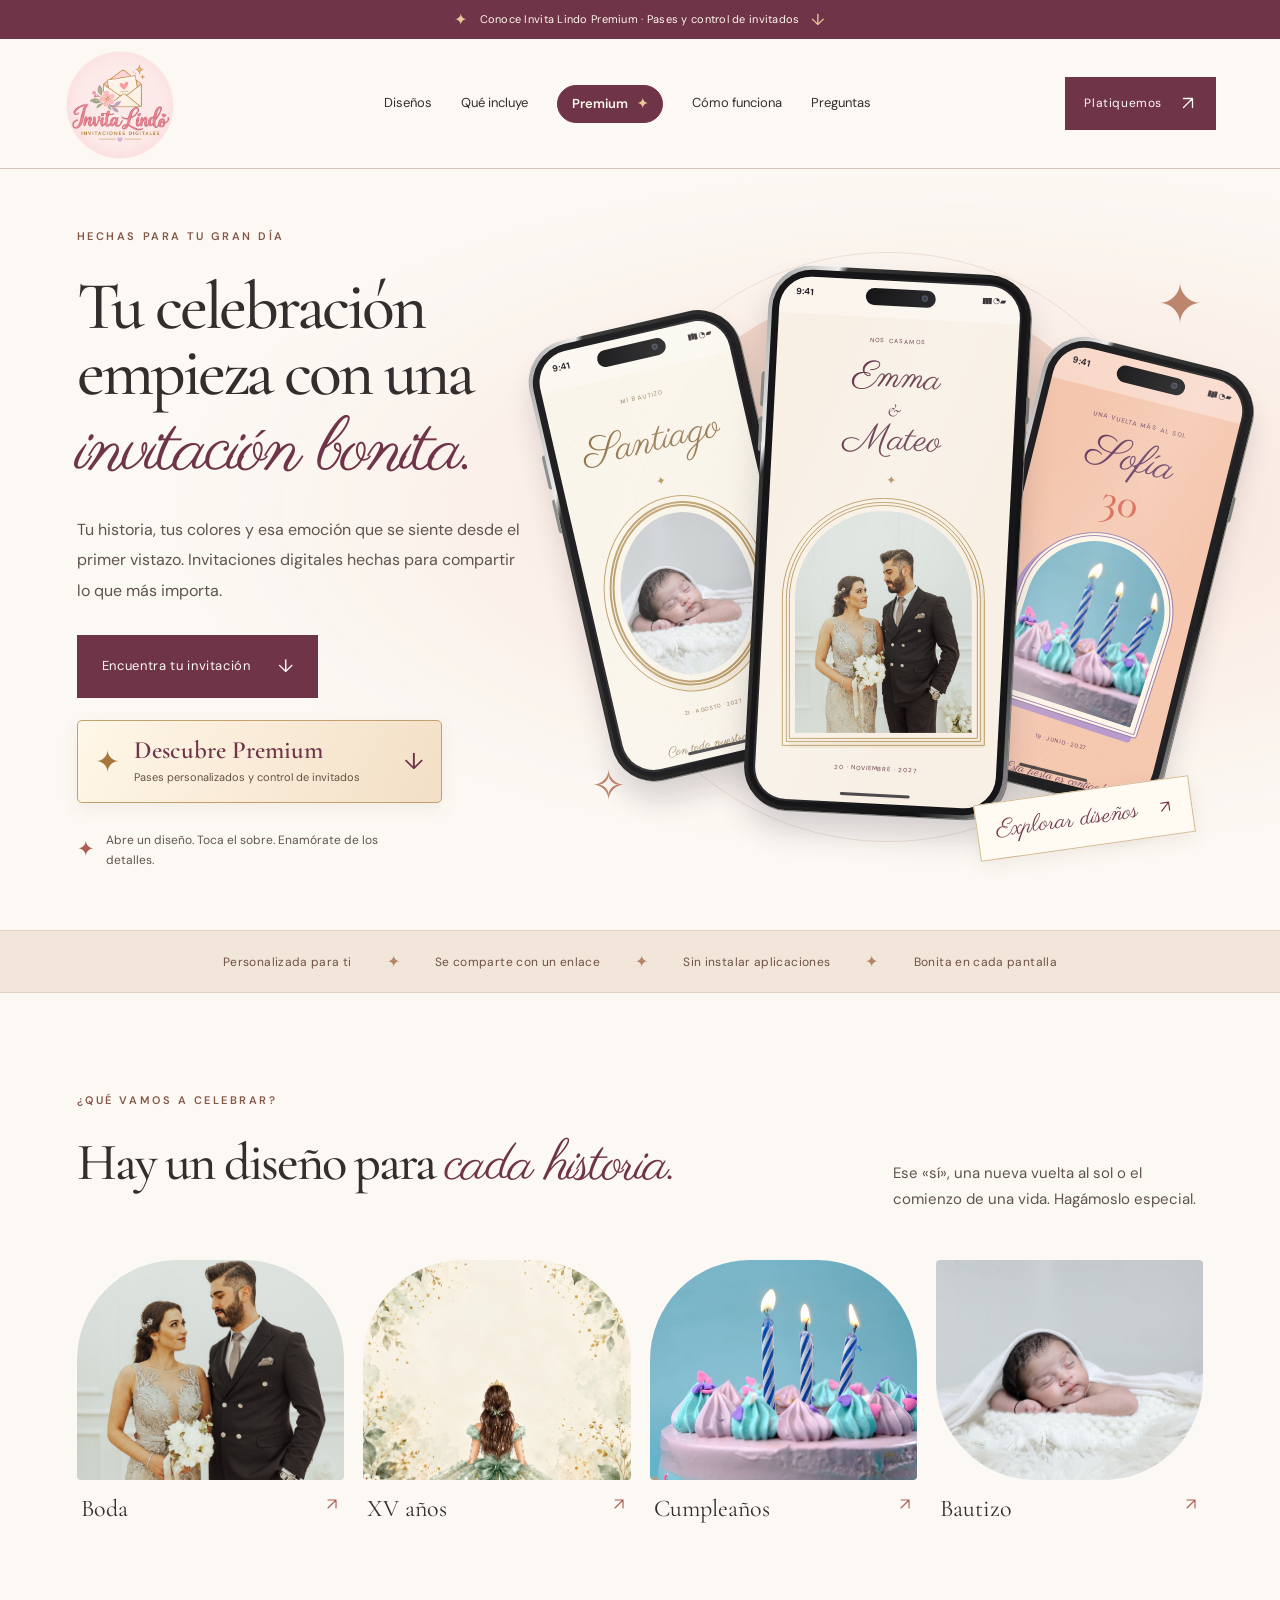
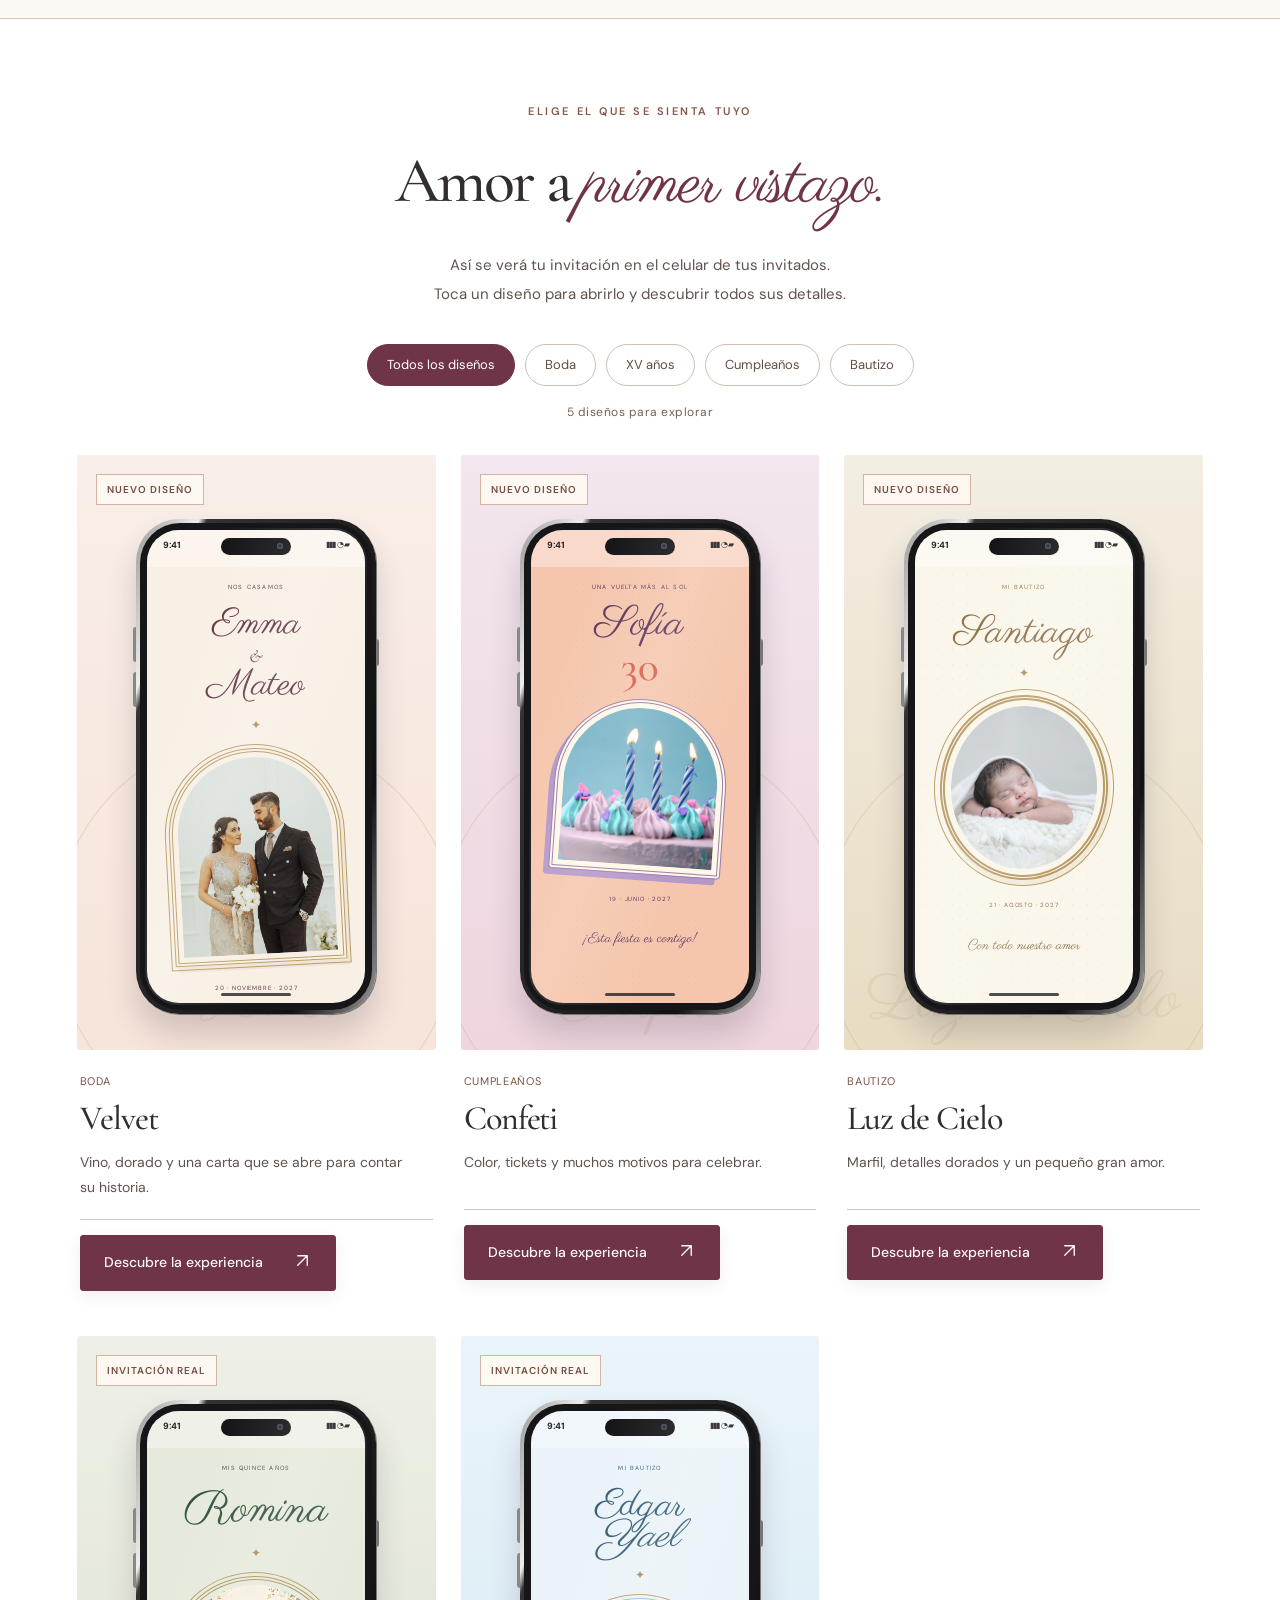
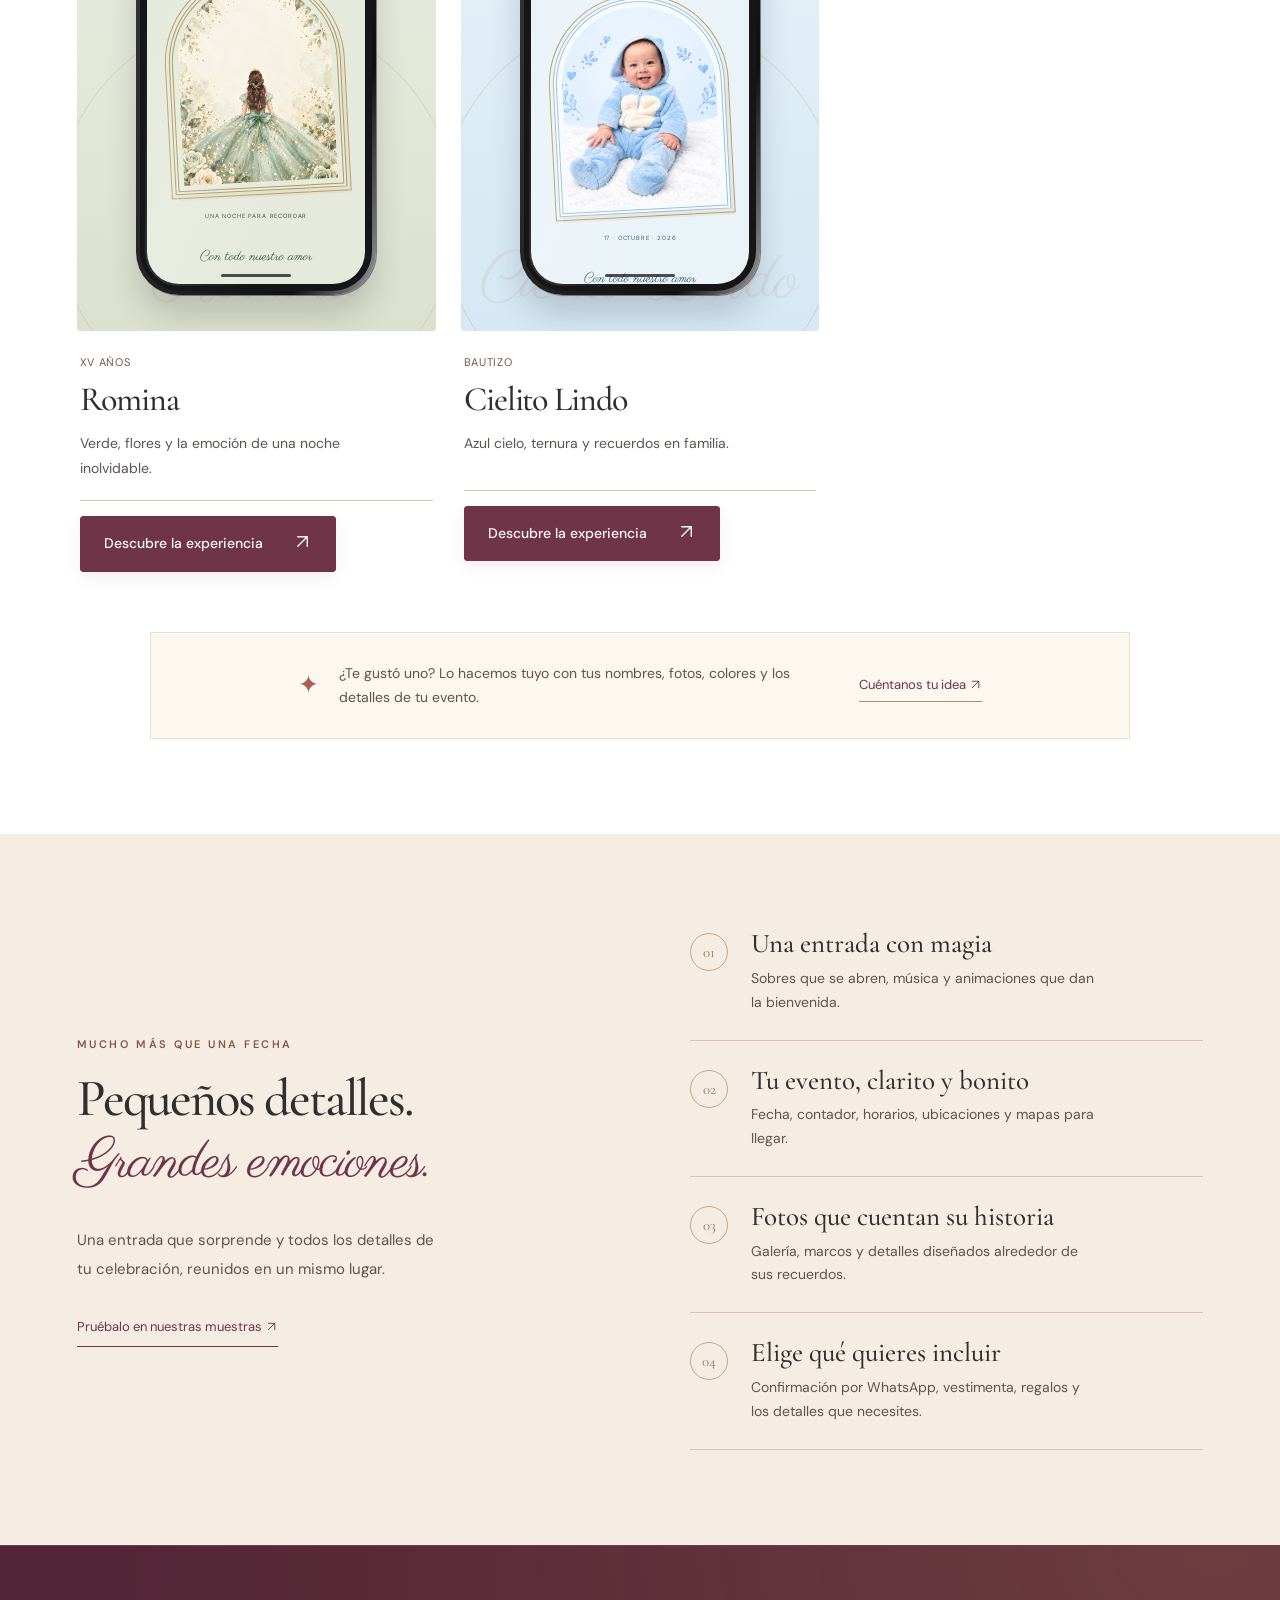
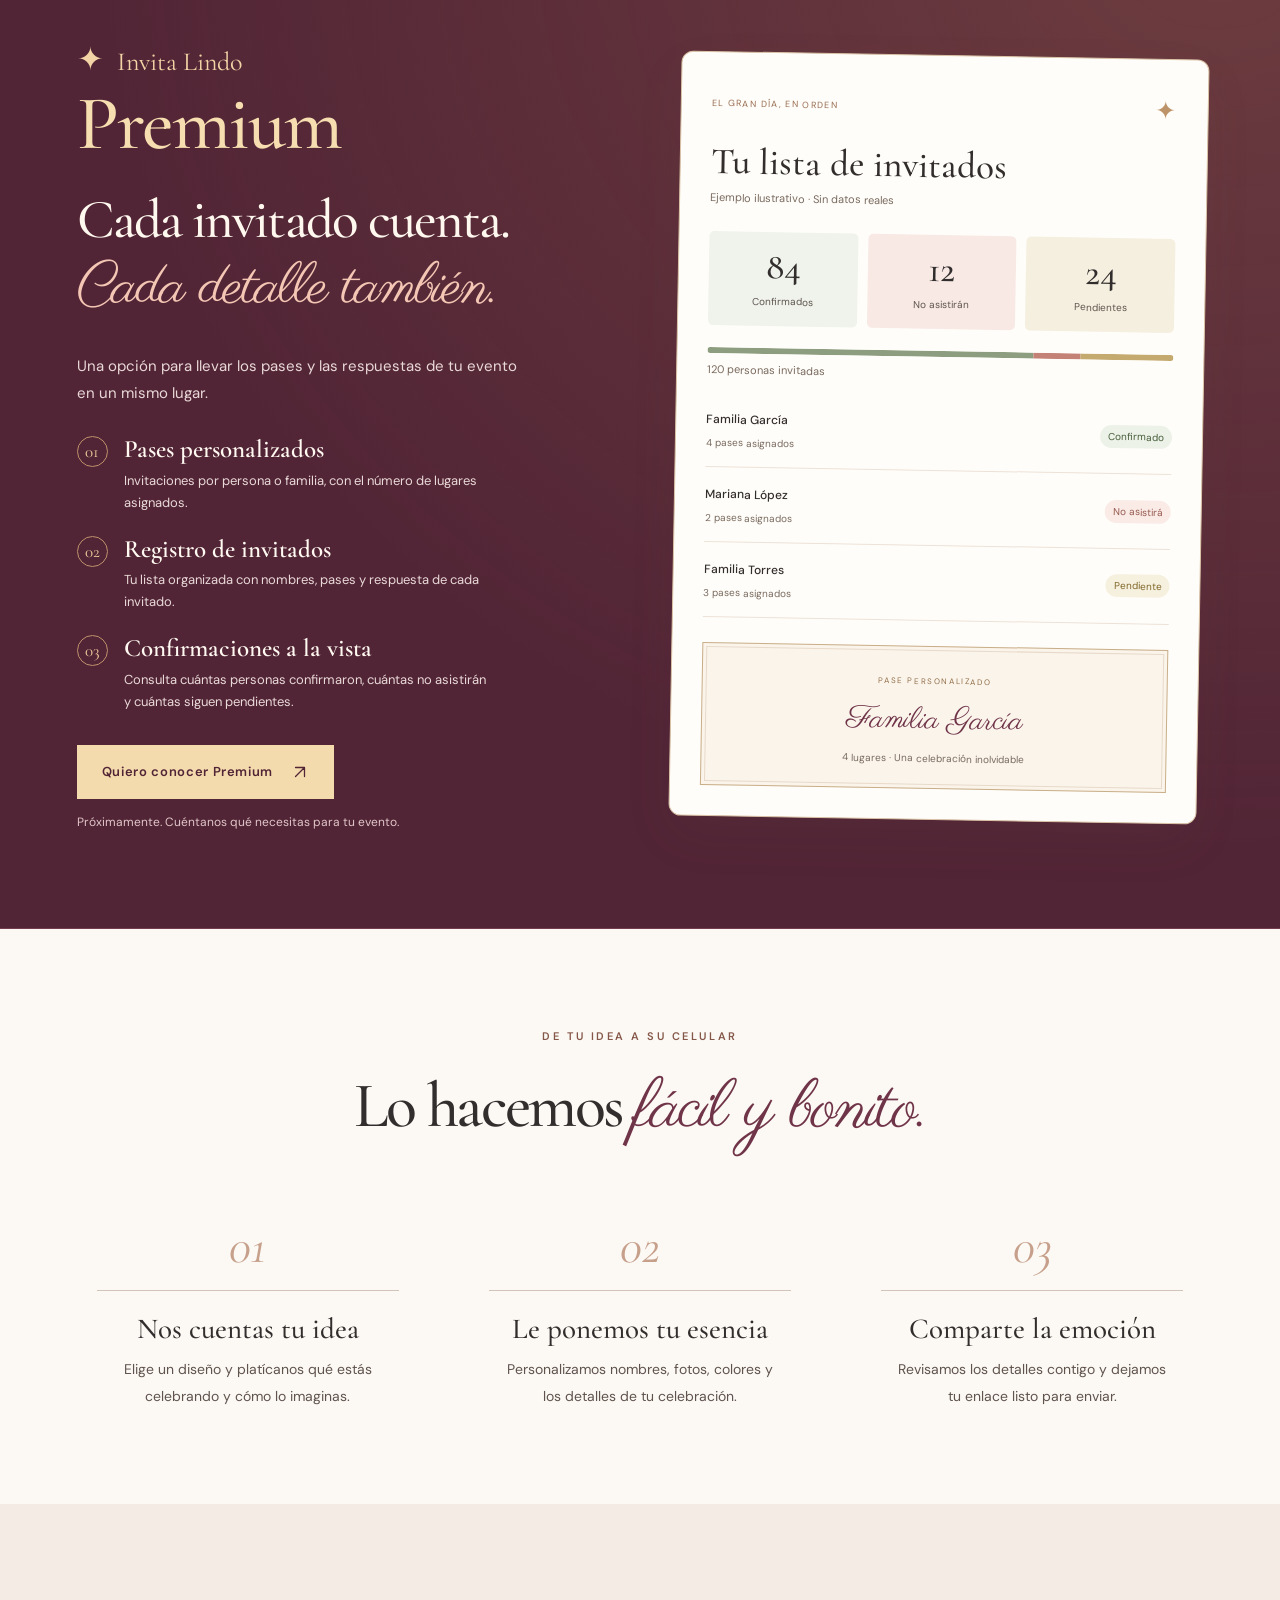
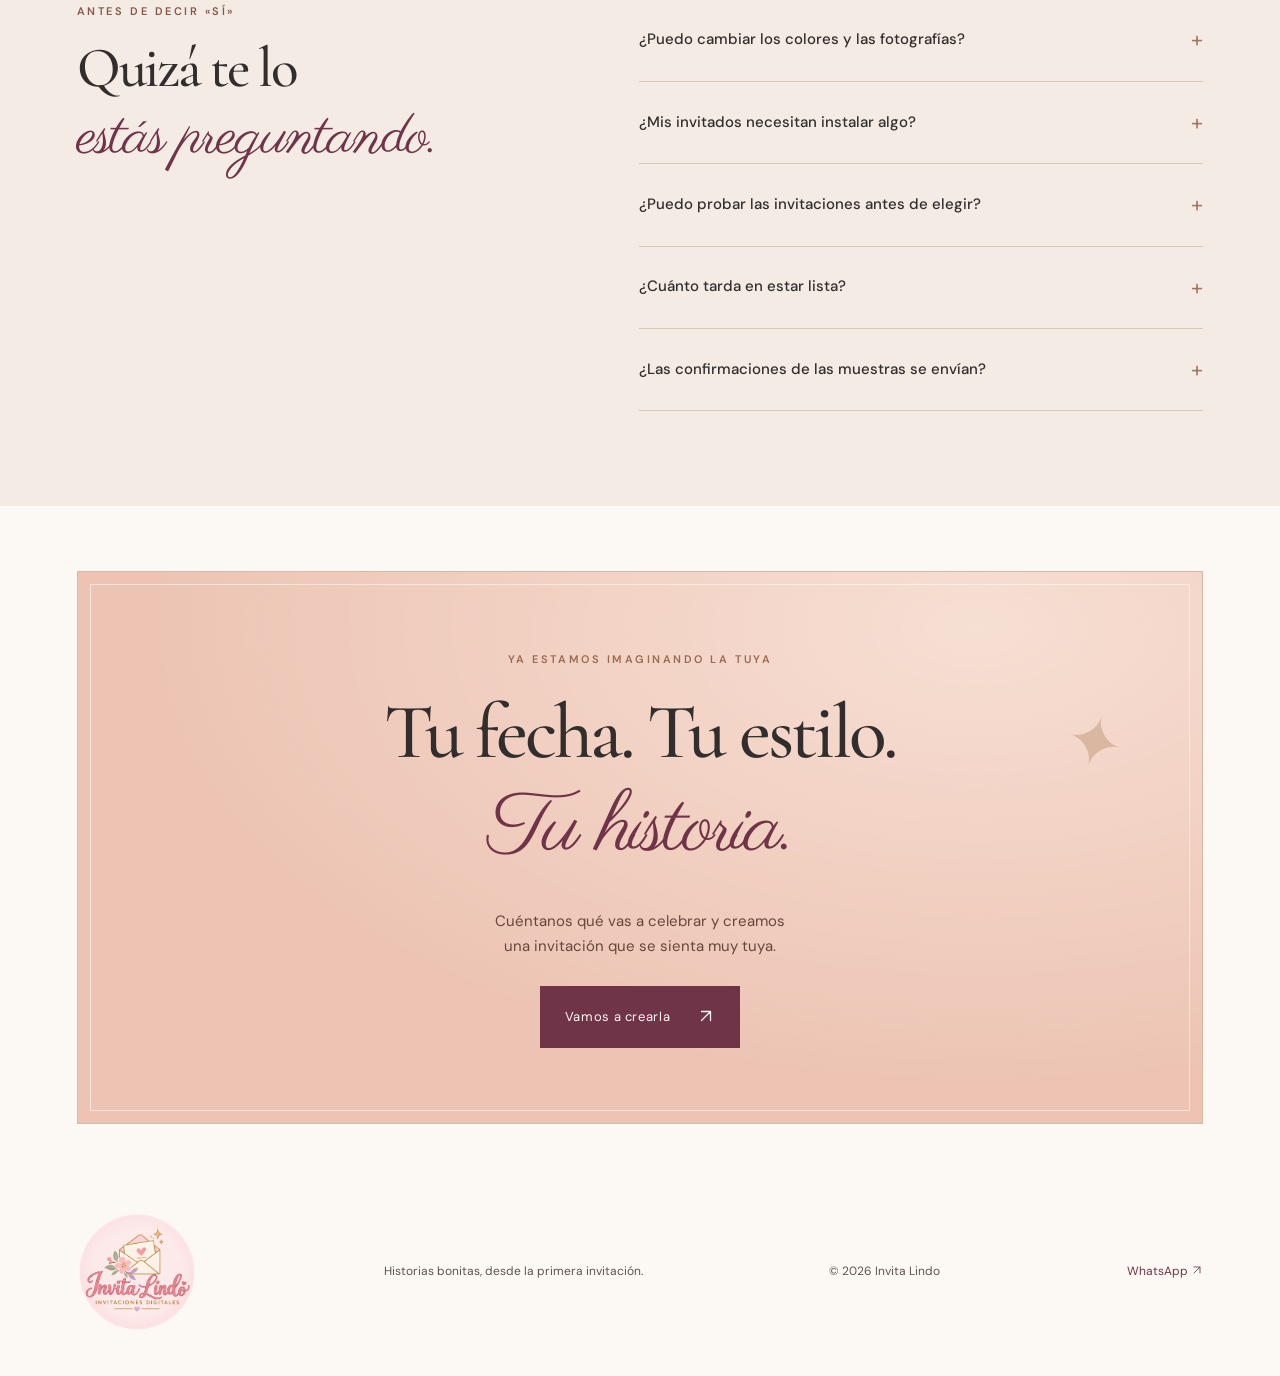
==== commit cd47d920: "Destaca Premium en portada, menú y sección" ====
--- a/index.html
+++ b/index.html
@@ -1,13 +1,13 @@
-<!doctype html><html lang="es"><head><meta charset="utf-8"><meta name="viewport" content="width=device-width,initial-scale=1"><meta name="theme-color" content="#fbf5ee"><meta name="description" content="Invita Lindo: invitaciones digitales para bodas, XV años, bautizos y cumpleaños. Explora los diseños desde cualquier dispositivo y encuentra el estilo de tu celebración."><title>Invita Lindo · Tu historia empieza aquí</title><link rel="preconnect" href="https://fonts.googleapis.com"><link rel="preconnect" href="https://fonts.gstatic.com" crossorigin><link href="https://fonts.googleapis.com/css2?family=DM+Sans:wght@400;500;600;700&family=Cormorant+Garamond:ital,wght@0,400;0,500;0,600;1,400;1,500&family=Parisienne&display=swap" rel="stylesheet"><link rel="stylesheet" href="./styles.css?v=premium1"><script src="./app.js?v=premium1" defer></script></head><body>
-<a class="skip" href="#contenido">Ir al contenido</a><div class="announcement">Una invitación para guardar. Una emoción para compartir. <span>✦</span></div>
-<header class="site-header"><a class="brand" href="#inicio" aria-label="Invita Lindo, inicio"><img class="brand-logo" src="./logo-invita-lindo.png" alt="Invita Lindo · Invitaciones digitales" width="120" height="120"></a><nav aria-label="Navegación principal"><a href="#colecciones">Diseños</a><a href="#incluye">Qué incluye</a><a href="#premium">Premium</a><a href="#proceso">Cómo funciona</a><a href="#preguntas">Preguntas</a></nav><a class="button small" href="https://wa.me/527291767841?text=Hola%20Invita%20Lindo%2C%20me%20gustar%C3%ADa%20una%20invitaci%C3%B3n%20digital%20para%20mi%20evento." target="_blank" rel="noopener">Platiquemos <span><svg class="ui-icon" viewBox="0 0 24 24" aria-hidden="true" focusable="false"><path d="M6 18 18 6M6 6h12v12"/></svg></span></a><button type="button" class="menu-toggle" aria-expanded="false" aria-controls="mobile-nav" aria-label="Abrir menú"><svg class="ui-icon menu-icon" viewBox="0 0 24 24" aria-hidden="true"><path d="M4 6h16M4 12h16M4 18h16"/></svg></button></header>
-<nav id="mobile-nav" class="mobile-nav" aria-label="Menú móvil" hidden><a href="#colecciones">Explorar diseños</a><a href="#incluye">Qué incluye</a><a href="#premium">Premium</a><a href="#proceso">Cómo funciona</a><a href="#preguntas">Preguntas frecuentes</a><a href="https://wa.me/527291767841?text=Hola%20Invita%20Lindo%2C%20me%20gustar%C3%ADa%20una%20invitaci%C3%B3n%20digital%20para%20mi%20evento." target="_blank" rel="noopener">Escríbenos por WhatsApp <svg class="ui-icon" viewBox="0 0 24 24" aria-hidden="true" focusable="false"><path d="M6 18 18 6M6 6h12v12"/></svg></a></nav>
-<main id="contenido"><section class="hero" id="inicio"><div class="hero-copy"><span class="eyebrow">HECHAS PARA TU GRAN DÍA</span><h1>Tu celebración<br>empieza con una<br><em>invitación bonita.</em></h1><p>Tu historia, tus colores y esa emoción que se siente desde el primer vistazo. Invitaciones digitales hechas para compartir lo que más importa.</p><a class="button" href="#colecciones">Encuentra tu invitación <span>↓</span></a><div class="hero-caption"><span class="tiny-spark">✦</span> Abre un diseño. Toca el sobre. Enamórate de los detalles.</div></div><div class="hero-phones" aria-label="Vista previa de nuestras invitaciones"><span class="halo halo-one" aria-hidden="true"></span><span class="halo halo-two" aria-hidden="true"></span><span class="hero-spark spark-one" aria-hidden="true">✦</span><span class="hero-spark spark-two" aria-hidden="true">✧</span><div class="device hero-side side-left"><span class="side-key" aria-hidden="true"></span><a class="device-touch" aria-label="Descubre la experiencia de Luz de Cielo" href="./BautizoLuz.html?v=6bd60b8"><span class="device-screen luz"><span class="statusbar" aria-hidden="true"><b>9:41</b><span>▮▮▮ &nbsp;◔ ▰</span></span><span class="island" aria-hidden="true"></span><span class="screen-content"><span class="screen-kicker">MI BAUTIZO</span><span class="screen-name">Santiago</span><span class="screen-ornament" aria-hidden="true">✦</span><span class="screen-photo"><img src="./muestra-bautizo-bebe.jpg" alt="" fetchpriority="high"></span><span class="screen-date">21 · AGOSTO · 2027</span><span class="screen-note">Con todo nuestro amor</span></span><span class="home-indicator" aria-hidden="true"></span></span><span class="device-glass" aria-hidden="true"></span></a></div><div class="device hero-main"><span class="side-key" aria-hidden="true"></span><a class="device-touch" aria-label="Descubre la experiencia de Velvet" href="./BodaVelvet.html?v=6bd60b8"><span class="device-screen velvet"><span class="statusbar" aria-hidden="true"><b>9:41</b><span>▮▮▮ &nbsp;◔ ▰</span></span><span class="island" aria-hidden="true"></span><span class="screen-content"><span class="screen-kicker">NOS CASAMOS</span><span class="screen-name">Emma <i>&amp;</i> Mateo</span><span class="screen-ornament" aria-hidden="true">✦</span><span class="screen-photo"><img src="./muestra-velvet-pareja.jpg" alt="" fetchpriority="high"></span><span class="screen-date">20 · NOVIEMBRE · 2027</span><span class="screen-note">Con todo nuestro amor</span></span><span class="home-indicator" aria-hidden="true"></span></span><span class="device-glass" aria-hidden="true"></span></a></div><div class="device hero-side side-right"><span class="side-key" aria-hidden="true"></span><a class="device-touch" aria-label="Descubre la experiencia de Confeti" href="./CumpleConfeti.html?v=6bd60b8"><span class="device-screen confeti"><span class="statusbar" aria-hidden="true"><b>9:41</b><span>▮▮▮ &nbsp;◔ ▰</span></span><span class="island" aria-hidden="true"></span><span class="screen-content"><span class="screen-kicker">UNA VUELTA MÁS AL SOL</span><span class="screen-name">Sofía</span><span class="birthday-number">30</span><span class="screen-photo"><img src="./muestra-cumple-pastel.jpg" alt="" fetchpriority="high"></span><span class="screen-date">19 · JUNIO · 2027</span><span class="screen-note">¡Esta fiesta es contigo!</span></span><span class="home-indicator" aria-hidden="true"></span></span><span class="device-glass" aria-hidden="true"></span></a></div><a class="phone-sticker" href="#colecciones">Explorar diseños <span><svg class="ui-icon" viewBox="0 0 24 24" aria-hidden="true" focusable="false"><path d="M6 18 18 6M6 6h12v12"/></svg></span></a></div></section>
+<!doctype html><html lang="es"><head><meta charset="utf-8"><meta name="viewport" content="width=device-width,initial-scale=1"><meta name="theme-color" content="#fbf5ee"><meta name="description" content="Invita Lindo: invitaciones digitales para bodas, XV años, bautizos y cumpleaños. Explora los diseños desde cualquier dispositivo y encuentra el estilo de tu celebración."><title>Invita Lindo · Tu historia empieza aquí</title><link rel="preconnect" href="https://fonts.googleapis.com"><link rel="preconnect" href="https://fonts.gstatic.com" crossorigin><link href="https://fonts.googleapis.com/css2?family=DM+Sans:wght@400;500;600;700&family=Cormorant+Garamond:ital,wght@0,400;0,500;0,600;1,400;1,500&family=Parisienne&display=swap" rel="stylesheet"><link rel="stylesheet" href="./styles.css?v=premium2"><script src="./app.js?v=premium2" defer></script></head><body>
+<a class="skip" href="#contenido">Ir al contenido</a><a class="announcement premium-announcement" href="#premium"><span aria-hidden="true">✦</span> Conoce Invita Lindo Premium · Pases y control de invitados <span aria-hidden="true">↓</span></a>
+<header class="site-header"><a class="brand" href="#inicio" aria-label="Invita Lindo, inicio"><img class="brand-logo" src="./logo-invita-lindo.png" alt="Invita Lindo · Invitaciones digitales" width="120" height="120"></a><nav aria-label="Navegación principal"><a href="#colecciones">Diseños</a><a href="#incluye">Qué incluye</a><a class="nav-premium" href="#premium">Premium <span aria-hidden="true">✦</span></a><a href="#proceso">Cómo funciona</a><a href="#preguntas">Preguntas</a></nav><a class="button small" href="https://wa.me/527291767841?text=Hola%20Invita%20Lindo%2C%20me%20gustar%C3%ADa%20una%20invitaci%C3%B3n%20digital%20para%20mi%20evento." target="_blank" rel="noopener">Platiquemos <span><svg class="ui-icon" viewBox="0 0 24 24" aria-hidden="true" focusable="false"><path d="M6 18 18 6M6 6h12v12"/></svg></span></a><a class="header-premium" href="#premium">Premium <span aria-hidden="true">✦</span></a><button type="button" class="menu-toggle" aria-expanded="false" aria-controls="mobile-nav" aria-label="Abrir menú"><svg class="ui-icon menu-icon" viewBox="0 0 24 24" aria-hidden="true"><path d="M4 6h16M4 12h16M4 18h16"/></svg></button></header>
+<nav id="mobile-nav" class="mobile-nav" aria-label="Menú móvil" hidden><a href="#colecciones">Explorar diseños</a><a href="#incluye">Qué incluye</a><a class="nav-premium" href="#premium">Premium <span aria-hidden="true">✦</span></a><a href="#proceso">Cómo funciona</a><a href="#preguntas">Preguntas frecuentes</a><a href="https://wa.me/527291767841?text=Hola%20Invita%20Lindo%2C%20me%20gustar%C3%ADa%20una%20invitaci%C3%B3n%20digital%20para%20mi%20evento." target="_blank" rel="noopener">Escríbenos por WhatsApp <svg class="ui-icon" viewBox="0 0 24 24" aria-hidden="true" focusable="false"><path d="M6 18 18 6M6 6h12v12"/></svg></a></nav>
+<main id="contenido"><section class="hero" id="inicio"><div class="hero-copy"><span class="eyebrow">HECHAS PARA TU GRAN DÍA</span><h1>Tu celebración<br>empieza con una<br><em>invitación bonita.</em></h1><p>Tu historia, tus colores y esa emoción que se siente desde el primer vistazo. Invitaciones digitales hechas para compartir lo que más importa.</p><a class="button" href="#colecciones">Encuentra tu invitación <span>↓</span></a><a class="hero-premium" href="#premium"><span class="hero-premium-star" aria-hidden="true">✦</span><span><strong>Descubre Premium</strong><small>Pases personalizados y control de invitados</small></span><span class="hero-premium-arrow" aria-hidden="true">↓</span></a><div class="hero-caption"><span class="tiny-spark">✦</span> Abre un diseño. Toca el sobre. Enamórate de los detalles.</div></div><div class="hero-phones" aria-label="Vista previa de nuestras invitaciones"><span class="halo halo-one" aria-hidden="true"></span><span class="halo halo-two" aria-hidden="true"></span><span class="hero-spark spark-one" aria-hidden="true">✦</span><span class="hero-spark spark-two" aria-hidden="true">✧</span><div class="device hero-side side-left"><span class="side-key" aria-hidden="true"></span><a class="device-touch" aria-label="Descubre la experiencia de Luz de Cielo" href="./BautizoLuz.html?v=6bd60b8"><span class="device-screen luz"><span class="statusbar" aria-hidden="true"><b>9:41</b><span>▮▮▮ &nbsp;◔ ▰</span></span><span class="island" aria-hidden="true"></span><span class="screen-content"><span class="screen-kicker">MI BAUTIZO</span><span class="screen-name">Santiago</span><span class="screen-ornament" aria-hidden="true">✦</span><span class="screen-photo"><img src="./muestra-bautizo-bebe.jpg" alt="" fetchpriority="high"></span><span class="screen-date">21 · AGOSTO · 2027</span><span class="screen-note">Con todo nuestro amor</span></span><span class="home-indicator" aria-hidden="true"></span></span><span class="device-glass" aria-hidden="true"></span></a></div><div class="device hero-main"><span class="side-key" aria-hidden="true"></span><a class="device-touch" aria-label="Descubre la experiencia de Velvet" href="./BodaVelvet.html?v=6bd60b8"><span class="device-screen velvet"><span class="statusbar" aria-hidden="true"><b>9:41</b><span>▮▮▮ &nbsp;◔ ▰</span></span><span class="island" aria-hidden="true"></span><span class="screen-content"><span class="screen-kicker">NOS CASAMOS</span><span class="screen-name">Emma <i>&amp;</i> Mateo</span><span class="screen-ornament" aria-hidden="true">✦</span><span class="screen-photo"><img src="./muestra-velvet-pareja.jpg" alt="" fetchpriority="high"></span><span class="screen-date">20 · NOVIEMBRE · 2027</span><span class="screen-note">Con todo nuestro amor</span></span><span class="home-indicator" aria-hidden="true"></span></span><span class="device-glass" aria-hidden="true"></span></a></div><div class="device hero-side side-right"><span class="side-key" aria-hidden="true"></span><a class="device-touch" aria-label="Descubre la experiencia de Confeti" href="./CumpleConfeti.html?v=6bd60b8"><span class="device-screen confeti"><span class="statusbar" aria-hidden="true"><b>9:41</b><span>▮▮▮ &nbsp;◔ ▰</span></span><span class="island" aria-hidden="true"></span><span class="screen-content"><span class="screen-kicker">UNA VUELTA MÁS AL SOL</span><span class="screen-name">Sofía</span><span class="birthday-number">30</span><span class="screen-photo"><img src="./muestra-cumple-pastel.jpg" alt="" fetchpriority="high"></span><span class="screen-date">19 · JUNIO · 2027</span><span class="screen-note">¡Esta fiesta es contigo!</span></span><span class="home-indicator" aria-hidden="true"></span></span><span class="device-glass" aria-hidden="true"></span></a></div><a class="phone-sticker" href="#colecciones">Explorar diseños <span><svg class="ui-icon" viewBox="0 0 24 24" aria-hidden="true" focusable="false"><path d="M6 18 18 6M6 6h12v12"/></svg></span></a></div></section>
 <div class="promise-strip"><span>Personalizada para ti</span><i>✦</i><span>Se comparte con un enlace</span><i>✦</i><span>Sin instalar aplicaciones</span><i>✦</i><span>Bonita en cada pantalla</span></div>
 <section class="occasions section-wrap" aria-labelledby="ocasiones-title"><div class="section-heading"><div><span class="eyebrow">¿QUÉ VAMOS A CELEBRAR?</span><h2 id="ocasiones-title">Hay un diseño para <em>cada historia.</em></h2></div><p>Ese «sí», una nueva vuelta al sol o el comienzo de una vida. Hagámoslo especial.</p></div><div class="occasion-grid"><button class="occasion" type="button" data-occasion="boda"><span class="occasion-photo"><img src="./muestra-velvet-pareja.jpg" alt="" loading="lazy"></span><span>Boda <i><svg class="ui-icon" viewBox="0 0 24 24" aria-hidden="true" focusable="false"><path d="M6 18 18 6M6 6h12v12"/></svg></i></span></button><button class="occasion" type="button" data-occasion="xv"><span class="occasion-photo"><img src="./XVRomina/assets/quince-verde.webp" alt="" loading="lazy"></span><span>XV años <i><svg class="ui-icon" viewBox="0 0 24 24" aria-hidden="true" focusable="false"><path d="M6 18 18 6M6 6h12v12"/></svg></i></span></button><button class="occasion" type="button" data-occasion="cumpleanos"><span class="occasion-photo"><img src="./muestra-cumple-pastel.jpg" alt="" loading="lazy"></span><span>Cumpleaños <i><svg class="ui-icon" viewBox="0 0 24 24" aria-hidden="true" focusable="false"><path d="M6 18 18 6M6 6h12v12"/></svg></i></span></button><button class="occasion" type="button" data-occasion="bautizo"><span class="occasion-photo"><img src="./muestra-bautizo-bebe.jpg" alt="" loading="lazy"></span><span>Bautizo <i><svg class="ui-icon" viewBox="0 0 24 24" aria-hidden="true" focusable="false"><path d="M6 18 18 6M6 6h12v12"/></svg></i></span></button></div></section>
 <section class="collection section-wrap" id="colecciones" aria-labelledby="colecciones-title"><div class="collection-heading"><span class="eyebrow">ELIGE EL QUE SE SIENTA TUYO</span><h2 id="colecciones-title">Amor a <em>primer vistazo.</em></h2><p>Así se verá tu invitación en el celular de tus invitados.<br> Toca un diseño para abrirlo y descubrir todos sus detalles.</p></div><div class="filters" role="group" aria-label="Filtrar invitaciones"><button type="button" data-filter="todos" aria-pressed="true">Todos los diseños</button><button type="button" data-filter="boda" aria-pressed="false">Boda</button><button type="button" data-filter="xv" aria-pressed="false">XV años</button><button type="button" data-filter="cumpleanos" aria-pressed="false">Cumpleaños</button><button type="button" data-filter="bautizo" aria-pressed="false">Bautizo</button></div><p class="filter-status" role="status" aria-live="polite">5 diseños para explorar</p><div class="model-grid"><article class="model-card" data-category="boda" data-model="velvet"><div class="model-stage stage-velvet"><span class="model-badge">NUEVO DISEÑO</span><div class="device "><span class="side-key" aria-hidden="true"></span><a class="device-touch" aria-label="Descubre la experiencia de Velvet" href="./BodaVelvet.html?v=6bd60b8"><span class="device-screen velvet"><span class="statusbar" aria-hidden="true"><b>9:41</b><span>▮▮▮ &nbsp;◔ ▰</span></span><span class="island" aria-hidden="true"></span><span class="screen-content"><span class="screen-kicker">NOS CASAMOS</span><span class="screen-name">Emma <i>&amp;</i> Mateo</span><span class="screen-ornament" aria-hidden="true">✦</span><span class="screen-photo"><img src="./muestra-velvet-pareja.jpg" alt="" loading="lazy"></span><span class="screen-date">20 · NOVIEMBRE · 2027</span><span class="screen-note">Con todo nuestro amor</span></span><span class="home-indicator" aria-hidden="true"></span></span><span class="device-glass" aria-hidden="true"></span></a></div><span class="stage-name" aria-hidden="true">Velvet</span></div><div class="model-copy"><div class="model-type">Boda</div><h3>Velvet</h3><p>Vino, dorado y una carta que se abre para contar su historia.</p><div class="model-actions"><a class="try-button" href="./BodaVelvet.html?v=6bd60b8">Descubre la experiencia <span><svg class="ui-icon" viewBox="0 0 24 24" aria-hidden="true" focusable="false"><path d="M6 18 18 6M6 6h12v12"/></svg></span></a></div></div></article><article class="model-card" data-category="cumpleanos" data-model="confeti"><div class="model-stage stage-confeti"><span class="model-badge">NUEVO DISEÑO</span><div class="device "><span class="side-key" aria-hidden="true"></span><a class="device-touch" aria-label="Descubre la experiencia de Confeti" href="./CumpleConfeti.html?v=6bd60b8"><span class="device-screen confeti"><span class="statusbar" aria-hidden="true"><b>9:41</b><span>▮▮▮ &nbsp;◔ ▰</span></span><span class="island" aria-hidden="true"></span><span class="screen-content"><span class="screen-kicker">UNA VUELTA MÁS AL SOL</span><span class="screen-name">Sofía</span><span class="birthday-number">30</span><span class="screen-photo"><img src="./muestra-cumple-pastel.jpg" alt="" loading="lazy"></span><span class="screen-date">19 · JUNIO · 2027</span><span class="screen-note">¡Esta fiesta es contigo!</span></span><span class="home-indicator" aria-hidden="true"></span></span><span class="device-glass" aria-hidden="true"></span></a></div><span class="stage-name" aria-hidden="true">Confeti</span></div><div class="model-copy"><div class="model-type">Cumpleaños</div><h3>Confeti</h3><p>Color, tickets y muchos motivos para celebrar.</p><div class="model-actions"><a class="try-button" href="./CumpleConfeti.html?v=6bd60b8">Descubre la experiencia <span><svg class="ui-icon" viewBox="0 0 24 24" aria-hidden="true" focusable="false"><path d="M6 18 18 6M6 6h12v12"/></svg></span></a></div></div></article><article class="model-card" data-category="bautizo" data-model="luz"><div class="model-stage stage-luz"><span class="model-badge">NUEVO DISEÑO</span><div class="device "><span class="side-key" aria-hidden="true"></span><a class="device-touch" aria-label="Descubre la experiencia de Luz de Cielo" href="./BautizoLuz.html?v=6bd60b8"><span class="device-screen luz"><span class="statusbar" aria-hidden="true"><b>9:41</b><span>▮▮▮ &nbsp;◔ ▰</span></span><span class="island" aria-hidden="true"></span><span class="screen-content"><span class="screen-kicker">MI BAUTIZO</span><span class="screen-name">Santiago</span><span class="screen-ornament" aria-hidden="true">✦</span><span class="screen-photo"><img src="./muestra-bautizo-bebe.jpg" alt="" loading="lazy"></span><span class="screen-date">21 · AGOSTO · 2027</span><span class="screen-note">Con todo nuestro amor</span></span><span class="home-indicator" aria-hidden="true"></span></span><span class="device-glass" aria-hidden="true"></span></a></div><span class="stage-name" aria-hidden="true">Luz de Cielo</span></div><div class="model-copy"><div class="model-type">Bautizo</div><h3>Luz de Cielo</h3><p>Marfil, detalles dorados y un pequeño gran amor.</p><div class="model-actions"><a class="try-button" href="./BautizoLuz.html?v=6bd60b8">Descubre la experiencia <span><svg class="ui-icon" viewBox="0 0 24 24" aria-hidden="true" focusable="false"><path d="M6 18 18 6M6 6h12v12"/></svg></span></a></div></div></article><article class="model-card" data-category="xv" data-model="romina"><div class="model-stage stage-romina"><span class="model-badge">INVITACIÓN REAL</span><div class="device "><span class="side-key" aria-hidden="true"></span><a class="device-touch" aria-label="Descubre la experiencia de Romina" href="./XVRomina/"><span class="device-screen romina"><span class="statusbar" aria-hidden="true"><b>9:41</b><span>▮▮▮ &nbsp;◔ ▰</span></span><span class="island" aria-hidden="true"></span><span class="screen-content"><span class="screen-kicker">MIS QUINCE AÑOS</span><span class="screen-name">Romina</span><span class="screen-ornament" aria-hidden="true">✦</span><span class="screen-photo"><img src="./XVRomina/assets/quince-verde.webp" alt="" loading="lazy"></span><span class="screen-date">UNA NOCHE PARA RECORDAR</span><span class="screen-note">Con todo nuestro amor</span></span><span class="home-indicator" aria-hidden="true"></span></span><span class="device-glass" aria-hidden="true"></span></a></div><span class="stage-name" aria-hidden="true">Romina</span></div><div class="model-copy"><div class="model-type">XV años</div><h3>Romina</h3><p>Verde, flores y la emoción de una noche inolvidable.</p><div class="model-actions"><a class="try-button" href="./XVRomina/">Descubre la experiencia <span><svg class="ui-icon" viewBox="0 0 24 24" aria-hidden="true" focusable="false"><path d="M6 18 18 6M6 6h12v12"/></svg></span></a></div></div></article><article class="model-card" data-category="bautizo" data-model="cielito"><div class="model-stage stage-cielito"><span class="model-badge">INVITACIÓN REAL</span><div class="device "><span class="side-key" aria-hidden="true"></span><a class="device-touch" aria-label="Descubre la experiencia de Cielito Lindo" href="./BautizoEdgarYael/"><span class="device-screen cielito"><span class="statusbar" aria-hidden="true"><b>9:41</b><span>▮▮▮ &nbsp;◔ ▰</span></span><span class="island" aria-hidden="true"></span><span class="screen-content"><span class="screen-kicker">MI BAUTIZO</span><span class="screen-name">Edgar <i>Yael</i></span><span class="screen-ornament" aria-hidden="true">✦</span><span class="screen-photo"><img src="./imagenes/edgar.jpg" alt="" loading="lazy"></span><span class="screen-date">17 · OCTUBRE · 2026</span><span class="screen-note">Con todo nuestro amor</span></span><span class="home-indicator" aria-hidden="true"></span></span><span class="device-glass" aria-hidden="true"></span></a></div><span class="stage-name" aria-hidden="true">Cielito Lindo</span></div><div class="model-copy"><div class="model-type">Bautizo</div><h3>Cielito Lindo</h3><p>Azul cielo, ternura y recuerdos en familia.</p><div class="model-actions"><a class="try-button" href="./BautizoEdgarYael/">Descubre la experiencia <span><svg class="ui-icon" viewBox="0 0 24 24" aria-hidden="true" focusable="false"><path d="M6 18 18 6M6 6h12v12"/></svg></span></a></div></div></article></div><div class="collection-note"><span>✦</span><p>¿Te gustó uno? Lo hacemos tuyo con tus nombres, fotos, colores y los detalles de tu evento.</p><a href="https://wa.me/527291767841?text=Hola%20Invita%20Lindo%2C%20me%20gustar%C3%ADa%20una%20invitaci%C3%B3n%20digital%20para%20mi%20evento." target="_blank" rel="noopener">Cuéntanos tu idea <svg class="ui-icon" viewBox="0 0 24 24" aria-hidden="true" focusable="false"><path d="M6 18 18 6M6 6h12v12"/></svg></a></div></section>
 <section class="experience section-wrap" id="incluye"><div class="experience-copy"><span class="eyebrow">MUCHO MÁS QUE UNA FECHA</span><h2>Pequeños detalles.<br><em>Grandes emociones.</em></h2><p>Una entrada que sorprende y todos los detalles de tu celebración, reunidos en un mismo lugar.</p><a class="text-link" href="#colecciones">Pruébalo en nuestras muestras <svg class="ui-icon" viewBox="0 0 24 24" aria-hidden="true" focusable="false"><path d="M6 18 18 6M6 6h12v12"/></svg></a></div><div class="feature-list"><article><span>01</span><div><h3>Una entrada con magia</h3><p>Sobres que se abren, música y animaciones que dan la bienvenida.</p></div></article><article><span>02</span><div><h3>Tu evento, clarito y bonito</h3><p>Fecha, contador, horarios, ubicaciones y mapas para llegar.</p></div></article><article><span>03</span><div><h3>Fotos que cuentan su historia</h3><p>Galería, marcos y detalles diseñados alrededor de sus recuerdos.</p></div></article><article><span>04</span><div><h3>Elige qué quieres incluir</h3><p>Confirmación por WhatsApp, vestimenta, regalos y los detalles que necesites.</p></div></article></div></section>
-<section class="premium section-wrap" id="premium" aria-labelledby="premium-title"><div class="premium-copy"><span class="premium-label">INVITA LINDO · PREMIUM</span><h2 id="premium-title">Cada invitado cuenta.<br><em>Cada detalle también.</em></h2><p>Una opción para llevar los pases y las respuestas de tu evento en un mismo lugar.</p><ul class="premium-features"><li><span>01</span><div><h3>Pases personalizados</h3><p>Invitaciones por persona o familia, con el número de lugares asignados.</p></div></li><li><span>02</span><div><h3>Registro de invitados</h3><p>Tu lista organizada con nombres, pases y respuesta de cada invitado.</p></div></li><li><span>03</span><div><h3>Confirmaciones a la vista</h3><p>Consulta cuántas personas confirmaron, cuántas no asistirán y cuántas siguen pendientes.</p></div></li></ul><a class="button premium-cta" href="https://wa.me/527291767841?text=Hola%20Invita%20Lindo%2C%20quiero%20conocer%20la%20opci%C3%B3n%20Premium%20con%20pases%20y%20control%20de%20invitados." target="_blank" rel="noopener">Quiero conocer Premium <svg class="ui-icon" viewBox="0 0 24 24" aria-hidden="true"><path d="M6 18 18 6M6 6h12v12"/></svg></a><p class="premium-note">Próximamente. Cuéntanos qué necesitas para tu evento.</p></div><div class="premium-preview" aria-label="Ejemplo ilustrativo del panel Premium"><div class="premium-panel-top"><span>EL GRAN DÍA, EN ORDEN</span><span class="premium-spark" aria-hidden="true">✦</span></div><h3>Tu lista de invitados</h3><p class="premium-example">Ejemplo ilustrativo · Sin datos reales</p><div class="premium-stats"><div><strong>84</strong><span>Confirmados</span></div><div><strong>12</strong><span>No asistirán</span></div><div><strong>24</strong><span>Pendientes</span></div></div><div class="premium-progress" aria-hidden="true"><i></i><i></i><i></i></div><p class="premium-total">120 personas invitadas</p><div class="premium-list"><div><span><b>Familia García</b><small>4 pases asignados</small></span><em class="rsvp-yes">Confirmado</em></div><div><span><b>Mariana López</b><small>2 pases asignados</small></span><em class="rsvp-no">No asistirá</em></div><div><span><b>Familia Torres</b><small>3 pases asignados</small></span><em class="rsvp-wait">Pendiente</em></div></div><div class="premium-pass"><span>PASE PERSONALIZADO</span><strong>Familia García</strong><p>4 lugares · Una celebración inolvidable</p></div></div></section>
+<section class="premium section-wrap" id="premium" aria-labelledby="premium-title"><div class="premium-copy"><span class="premium-label"><span aria-hidden="true">✦</span> Invita Lindo <strong>Premium</strong></span><h2 id="premium-title">Cada invitado cuenta.<br><em>Cada detalle también.</em></h2><p>Una opción para llevar los pases y las respuestas de tu evento en un mismo lugar.</p><ul class="premium-features"><li><span>01</span><div><h3>Pases personalizados</h3><p>Invitaciones por persona o familia, con el número de lugares asignados.</p></div></li><li><span>02</span><div><h3>Registro de invitados</h3><p>Tu lista organizada con nombres, pases y respuesta de cada invitado.</p></div></li><li><span>03</span><div><h3>Confirmaciones a la vista</h3><p>Consulta cuántas personas confirmaron, cuántas no asistirán y cuántas siguen pendientes.</p></div></li></ul><a class="button premium-cta" href="https://wa.me/527291767841?text=Hola%20Invita%20Lindo%2C%20quiero%20conocer%20la%20opci%C3%B3n%20Premium%20con%20pases%20y%20control%20de%20invitados." target="_blank" rel="noopener">Quiero conocer Premium <svg class="ui-icon" viewBox="0 0 24 24" aria-hidden="true"><path d="M6 18 18 6M6 6h12v12"/></svg></a><p class="premium-note">Próximamente. Cuéntanos qué necesitas para tu evento.</p></div><div class="premium-preview" aria-label="Ejemplo ilustrativo del panel Premium"><div class="premium-panel-top"><span>EL GRAN DÍA, EN ORDEN</span><span class="premium-spark" aria-hidden="true">✦</span></div><h3>Tu lista de invitados</h3><p class="premium-example">Ejemplo ilustrativo · Sin datos reales</p><div class="premium-stats"><div><strong>84</strong><span>Confirmados</span></div><div><strong>12</strong><span>No asistirán</span></div><div><strong>24</strong><span>Pendientes</span></div></div><div class="premium-progress" aria-hidden="true"><i></i><i></i><i></i></div><p class="premium-total">120 personas invitadas</p><div class="premium-list"><div><span><b>Familia García</b><small>4 pases asignados</small></span><em class="rsvp-yes">Confirmado</em></div><div><span><b>Mariana López</b><small>2 pases asignados</small></span><em class="rsvp-no">No asistirá</em></div><div><span><b>Familia Torres</b><small>3 pases asignados</small></span><em class="rsvp-wait">Pendiente</em></div></div><div class="premium-pass"><span>PASE PERSONALIZADO</span><strong>Familia García</strong><p>4 lugares · Una celebración inolvidable</p></div></div></section>
 <section class="process section-wrap" id="proceso"><div class="collection-heading"><span class="eyebrow">DE TU IDEA A SU CELULAR</span><h2>Lo hacemos <em>fácil y bonito.</em></h2></div><ol><li><span>01</span><h3>Nos cuentas tu idea</h3><p>Elige un diseño y platícanos qué estás celebrando y cómo lo imaginas.</p></li><li><span>02</span><h3>Le ponemos tu esencia</h3><p>Personalizamos nombres, fotos, colores y los detalles de tu celebración.</p></li><li><span>03</span><h3>Comparte la emoción</h3><p>Revisamos los detalles contigo y dejamos tu enlace listo para enviar.</p></li></ol></section>
 <section class="faq section-wrap" id="preguntas"><div><span class="eyebrow">ANTES DE DECIR «SÍ»</span><h2>Quizá te lo<br><em>estás preguntando.</em></h2></div><div class="faq-list"><details><summary>¿Puedo cambiar los colores y las fotografías?<span>+</span></summary><p>Sí. Partimos del diseño que te gusta y lo adaptamos con tus fotos, nombres, colores y datos del evento.</p></details><details><summary>¿Mis invitados necesitan instalar algo?<span>+</span></summary><p>No. Abren la invitación desde el enlace que les compartes por WhatsApp o por el medio que prefieras.</p></details><details><summary>¿Puedo probar las invitaciones antes de elegir?<span>+</span></summary><p>Claro. Toca cualquiera de los diseños del catálogo para explorar una muestra completa. Se abrirá directamente para que puedas recorrerla.</p></details><details><summary>¿Cuánto tarda en estar lista?<span>+</span></summary><p>Te confirmamos el tiempo de entrega al revisar el diseño, la fecha de tu evento y la información que necesitamos.</p></details><details><summary>¿Las confirmaciones de las muestras se envían?<span>+</span></summary><p>Las tres nuevas muestras permiten probar la confirmación sin enviar mensajes ni guardar datos. En tu invitación se puede conectar a WhatsApp.</p></details></div></section>
 <section class="contact" id="contacto"><span class="eyebrow">YA ESTAMOS IMAGINANDO LA TUYA</span><h2>Tu fecha. Tu estilo.<br><em>Tu historia.</em></h2><p>Cuéntanos qué vas a celebrar y creamos<br>una invitación que se sienta muy tuya.</p><a class="button" href="https://wa.me/527291767841?text=Hola%20Invita%20Lindo%2C%20me%20gustar%C3%ADa%20una%20invitaci%C3%B3n%20digital%20para%20mi%20evento." target="_blank" rel="noopener">Vamos a crearla <span><svg class="ui-icon" viewBox="0 0 24 24" aria-hidden="true" focusable="false"><path d="M6 18 18 6M6 6h12v12"/></svg></span></a><span class="contact-spark" aria-hidden="true">✦</span></section></main>
--- a/styles.css
+++ b/styles.css
@@ -23,3 +23,8 @@
 .premium{background:radial-gradient(ellipse at 90% 20%,#efc9bf55,transparent 60%),#f5ece4;display:grid;grid-template-columns:1fr 1fr;gap:70px;align-items:center;border-block:1px solid #e3d1c0}.premium-label{display:inline-block;border:1px solid #bfa17b;padding:6px 12px;font-size:10px;font-weight:600;letter-spacing:.17em;color:var(--wine)}.premium h2{font:500 clamp(40px,4.3vw,64px)/1.05 var(--serif);letter-spacing:-.035em;margin:25px 0}.premium h2 em{font:400 1.05em var(--script);color:var(--wine)}.premium-copy>p{font-size:15px;line-height:1.85;color:var(--muted);max-width:450px}.premium-features{list-style:none;padding:0;margin:28px 0 32px}.premium-features li{display:flex;gap:16px;margin:22px 0}.premium-features li>span{width:31px;height:31px;flex-shrink:0;display:grid;place-items:center;border:1px solid #c3a387;border-radius:50%;font:17px var(--serif);color:#9c6d58}.premium-features h3{font:600 25px/1.1 var(--serif);margin:0 0 6px}.premium-features p{font-size:13px;line-height:1.7;color:var(--muted);margin:0;max-width:370px}.premium-cta{font-size:13px;gap:18px}.premium-copy .premium-note{font-size:12px;margin:12px 0 0}.premium-preview{background:#fffdf9;padding:30px;border:1px solid #dac3a6;border-radius:12px;box-shadow:0 20px 50px #77574012;transform:rotate(1deg)}.premium-panel-top{display:flex;align-items:center;justify-content:space-between;color:#986d51;font-size:9px;letter-spacing:.15em}.premium-spark{font-size:25px;color:#bd9469}.premium-preview>h3{font:500 37px/1.15 var(--serif);margin:16px 0 5px}.premium-example{font-size:11px;color:#796a5f;margin:0 0 24px}.premium-stats{display:grid;grid-template-columns:repeat(3,1fr);gap:10px}.premium-stats div{padding:16px 5px;background:#eff3eb;border-radius:5px;text-align:center}.premium-stats div:nth-child(2){background:#f8e9e5}.premium-stats div:nth-child(3){background:#f5efdf}.premium-stats strong{font:500 37px/1 var(--serif);display:block}.premium-stats span{font-size:10px;display:block;margin-top:8px;color:#5e544e}.premium-progress{display:flex;height:6px;overflow:hidden;border-radius:5px;margin-top:22px}.premium-progress i:nth-child(1){width:70%;background:#8c9e7f}.premium-progress i:nth-child(2){width:10%;background:#c48176}.premium-progress i:nth-child(3){width:20%;background:#c5aa70}.premium-total{font-size:11px;color:#796a5f;margin:7px 0 14px}.premium-list>div{display:flex;gap:10px;justify-content:space-between;align-items:center;padding:15px 0;border-bottom:1px solid #ece2d8}.premium-list b{font-size:12px;font-weight:500}.premium-list small{display:block;font-size:10px;color:#796a5f;margin-top:3px}.premium-list em{font:10px var(--sans);font-style:normal;padding:5px 8px;border-radius:15px;white-space:nowrap}.rsvp-yes{background:#edf2e9;color:#465d39}.rsvp-no{background:#faebe7;color:#965a4f}.rsvp-wait{background:#f6f0df;color:#806728}.premium-pass{margin-top:25px;padding:21px 14px;text-align:center;border:1px solid #c9ae88;outline:1px solid #e8daca;outline-offset:-5px;background:#faf4eb}.premium-pass>span{font-size:8px;letter-spacing:.2em;color:#936f49}.premium-pass strong{display:block;font:31px var(--script);color:var(--wine);margin:8px 0}.premium-pass p{font-size:10px;color:#796a5f;margin:0}
 @media(max-width:850px){.premium{grid-template-columns:1fr;gap:36px}.premium-preview{max-width:520px;width:100%;margin:auto}.premium-copy>p{max-width:100%}.premium-features p{max-width:100%}}
 @media(max-width:560px){.premium{padding:65px 24px}.premium h2{font-size:42px}.premium-preview{padding:22px 18px;transform:none}.premium-preview>h3{font-size:33px}.premium-stats{gap:7px}.premium-stats span{font-size:10px}.premium-features h3{font-size:26px}.model-actions .try-button{width:100%;font-size:14px;padding:16px 18px}.premium-cta{width:100%}.premium-copy>p{font-size:14px}}
+
+/* Premium visible desde la portada, también sin abrir el menú del celular. */
+.premium-announcement{background:#703449;color:#fff8eb;font-size:11px;letter-spacing:.025em;min-height:36px;padding:6px 15px;height:auto;gap:12px;text-align:center}.premium-announcement span{color:#e7c797}.site-header nav .nav-premium{background:#703449;color:#fff8eb;padding:7px 14px;border-radius:30px;border:1px solid #703449;align-self:center;font-weight:600}.nav-premium span{color:#e7c797;margin-left:6px}.header-premium{display:none}.hero-premium{display:flex;align-items:center;gap:14px;max-width:365px;margin-top:22px;padding:15px 17px;border:1px solid #c2a06f;border-radius:5px;background:linear-gradient(115deg,#fff7e8,#f3dfc6);text-align:left;color:#703449;box-shadow:0 6px 18px #8b613515}.hero-premium-star{font-size:30px;color:#a6783e}.hero-premium strong{font:600 25px/1.15 var(--serif);display:block}.hero-premium small{font-size:11px;color:#665143;display:block;margin-top:4px;line-height:1.6}.hero-premium-arrow{margin-left:auto;font-size:23px}.hero-premium:hover{border-color:#703449;background:#f1ddc7}.premium{background:radial-gradient(ellipse at 95% 0,#a56e5350,transparent 65%),#522536;border-color:#733d50;position:relative}.premium-label{font:400 26px/1.2 var(--serif);border:0;padding:0;color:#f2d4a6;letter-spacing:0}.premium-label>span{font-size:32px;margin-right:7px}.premium-label strong{display:block;font:500 clamp(54px,6vw,84px)/1 var(--serif);letter-spacing:-.025em;margin:7px 0 0;color:#f7deb0}.premium h2{color:#fff8ef;margin-top:28px}.premium h2 em{color:#f4c6b4}.premium-copy>p,.premium-features p{color:#ead9d9}.premium-features h3{color:#fff9f1}.premium-features li>span{color:#f0cc9d;border-color:#bd916c}.premium-cta{background:#f4dbad;color:#522536;border-color:#f4dbad;font-weight:600}.premium-cta:hover{background:#fff0d6;color:#522536}.premium-copy .premium-note{color:#e0c6c9}.premium-preview{color:#322e2d}
+@media(max-width:850px){.header-premium{display:inline-flex;align-items:center;gap:8px;padding:8px 15px;background:#703449;color:#fff8eb;border:1px solid #c2a06f;border-radius:24px;font-size:12px;font-weight:600;margin-left:auto;margin-right:16px}.header-premium span{color:#e7c797}.site-header>.button{display:none}.hero-premium{margin:22px auto 0}.mobile-nav .nav-premium{background:#703449;color:#fff8eb;padding:12px 16px;border-radius:4px;margin:6px 0}}
+@media(max-width:560px){.premium-announcement{font-size:10px;line-height:1.5;min-height:39px;gap:8px}.header-premium{padding:8px 13px;font-size:12px;margin-right:12px}.hero-premium{max-width:335px}.hero-premium strong{font-size:26px}.hero-premium small{font-size:11px}.premium-label{font-size:24px}.premium-label strong{font-size:67px}.premium h2{font-size:40px}.premium-preview{margin-top:5px}}
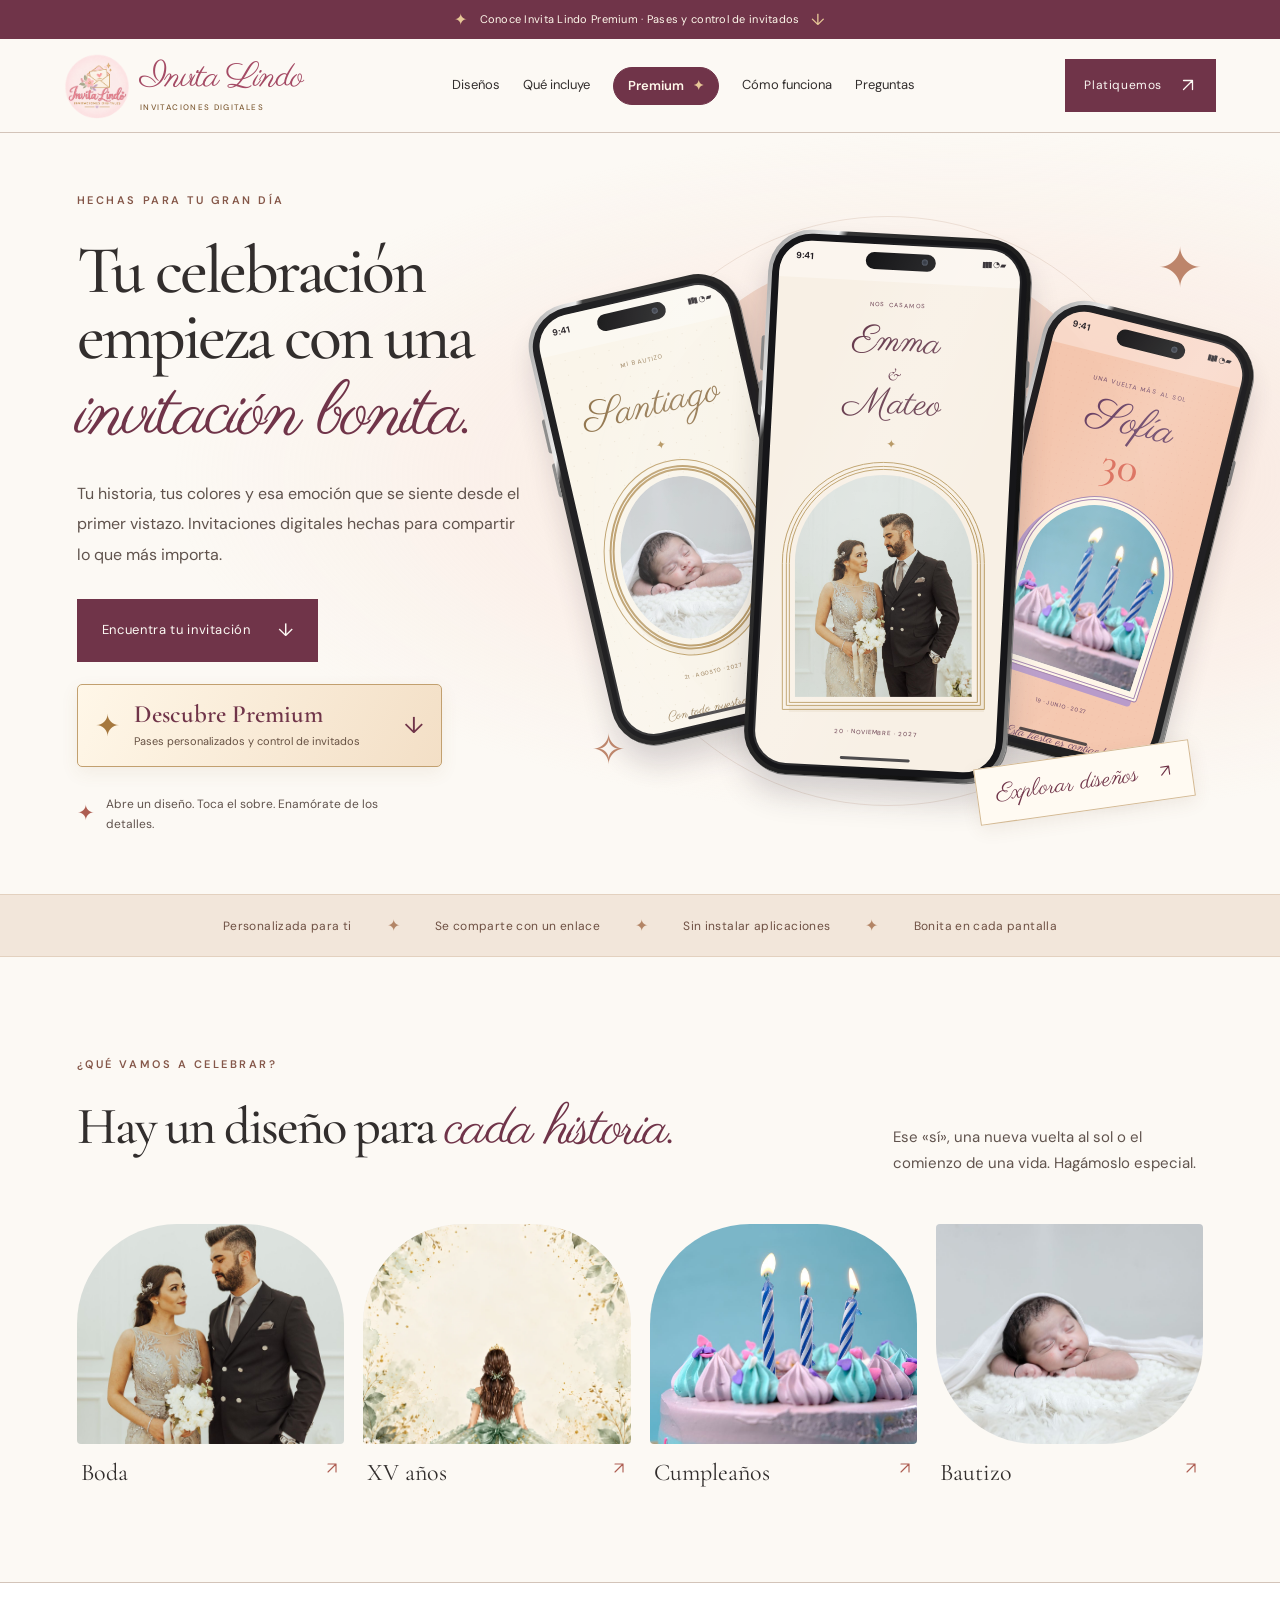
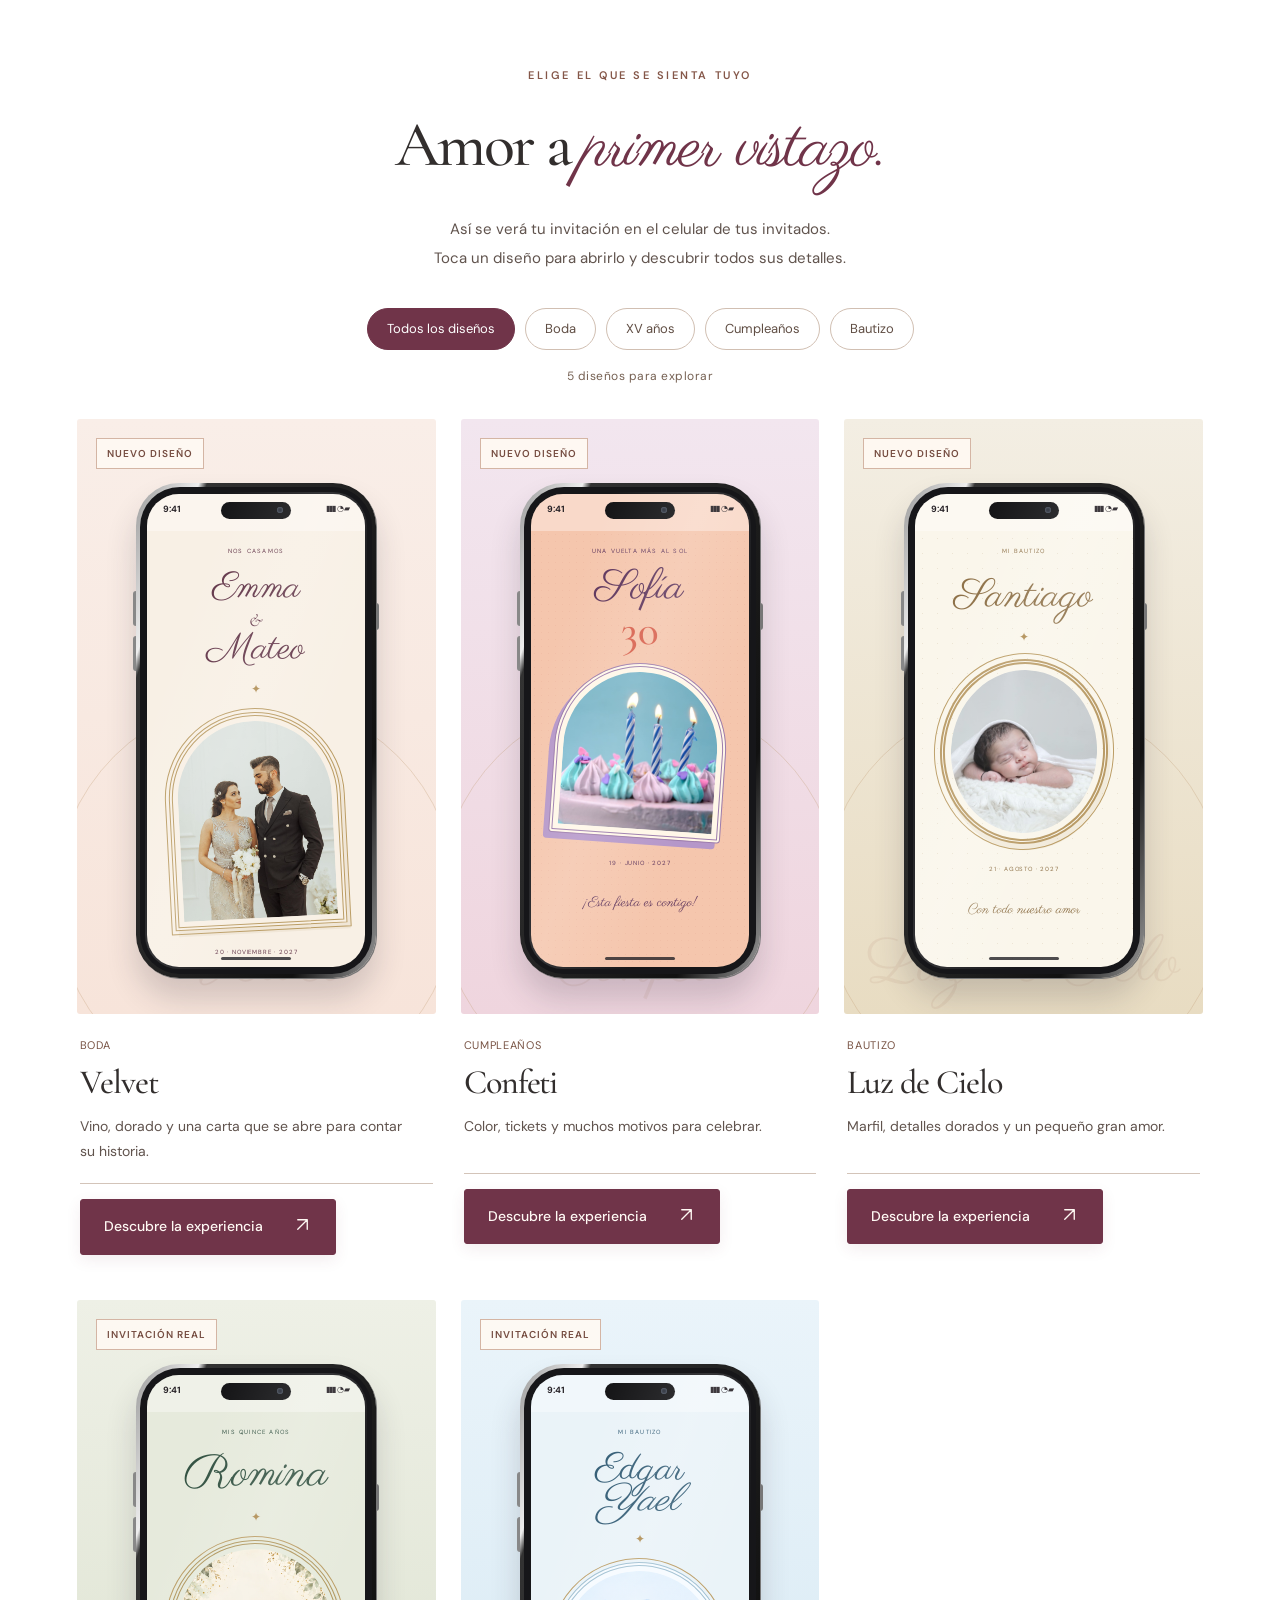
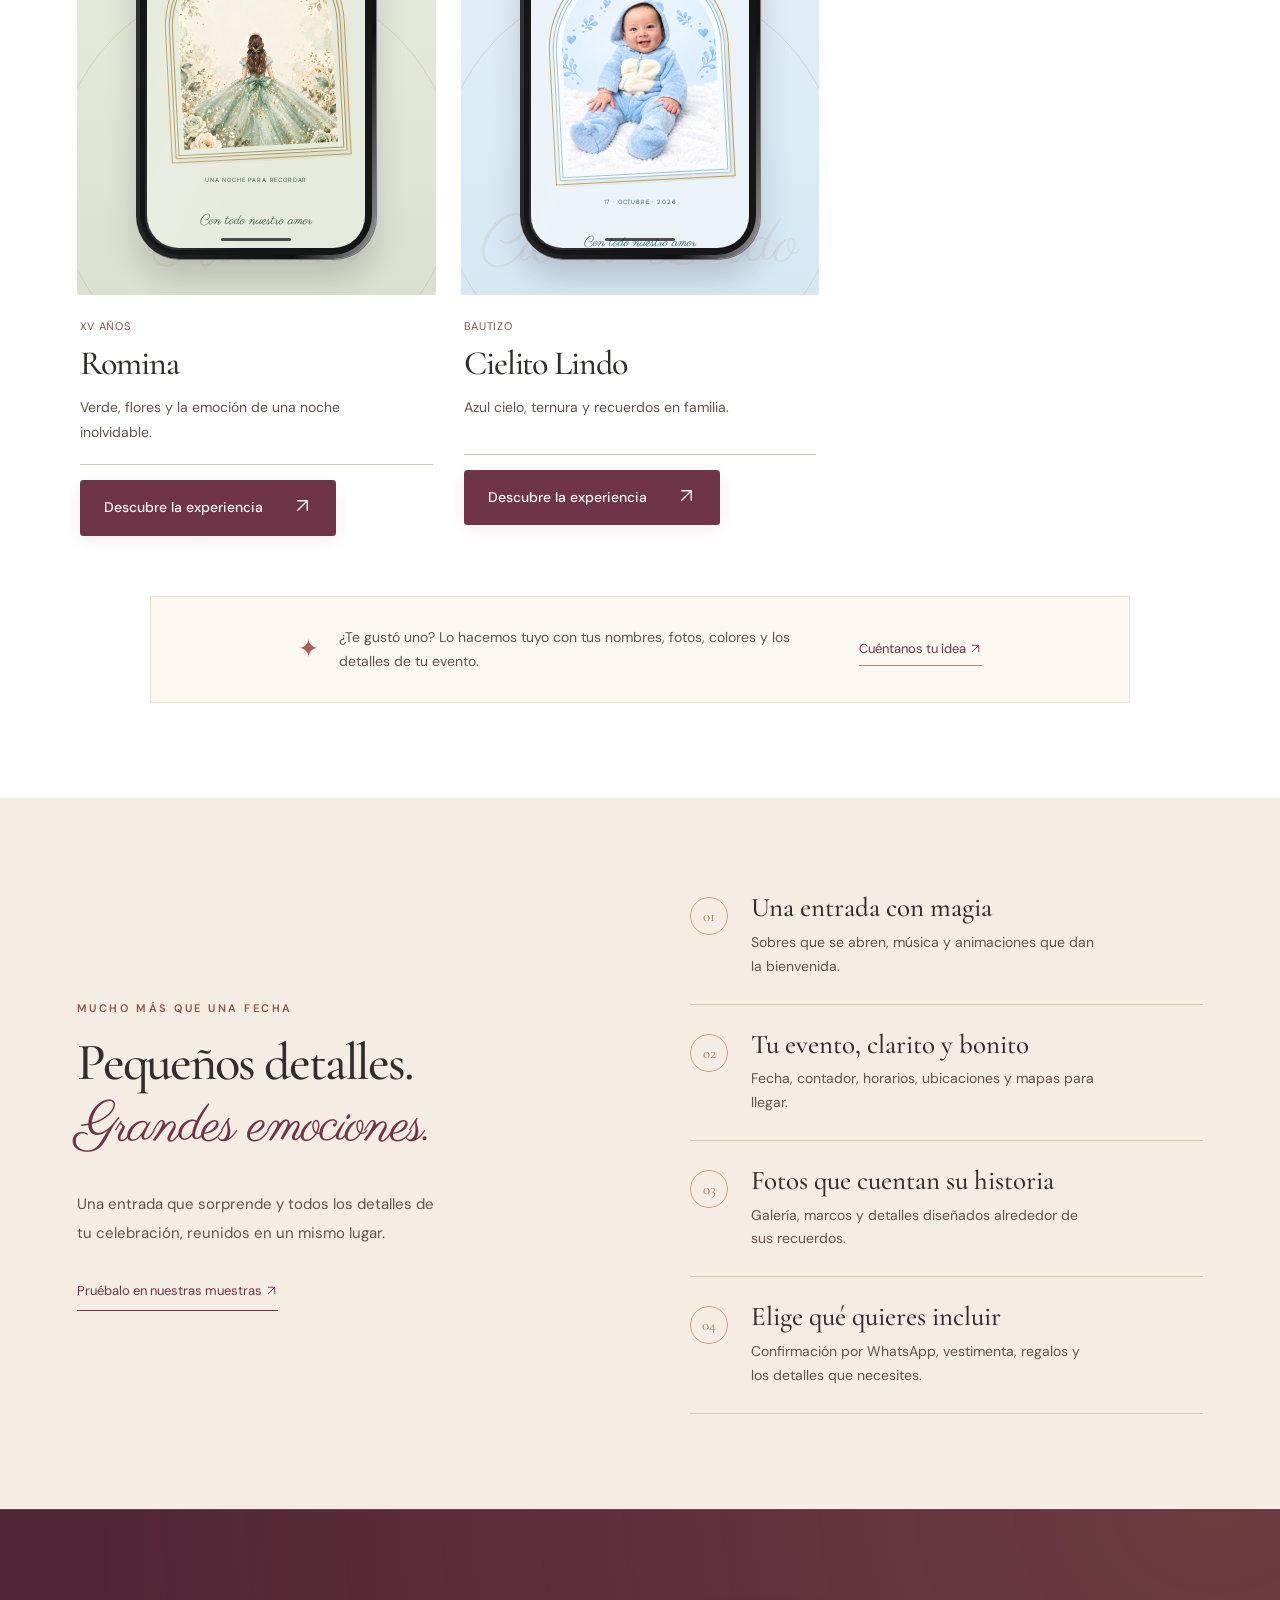
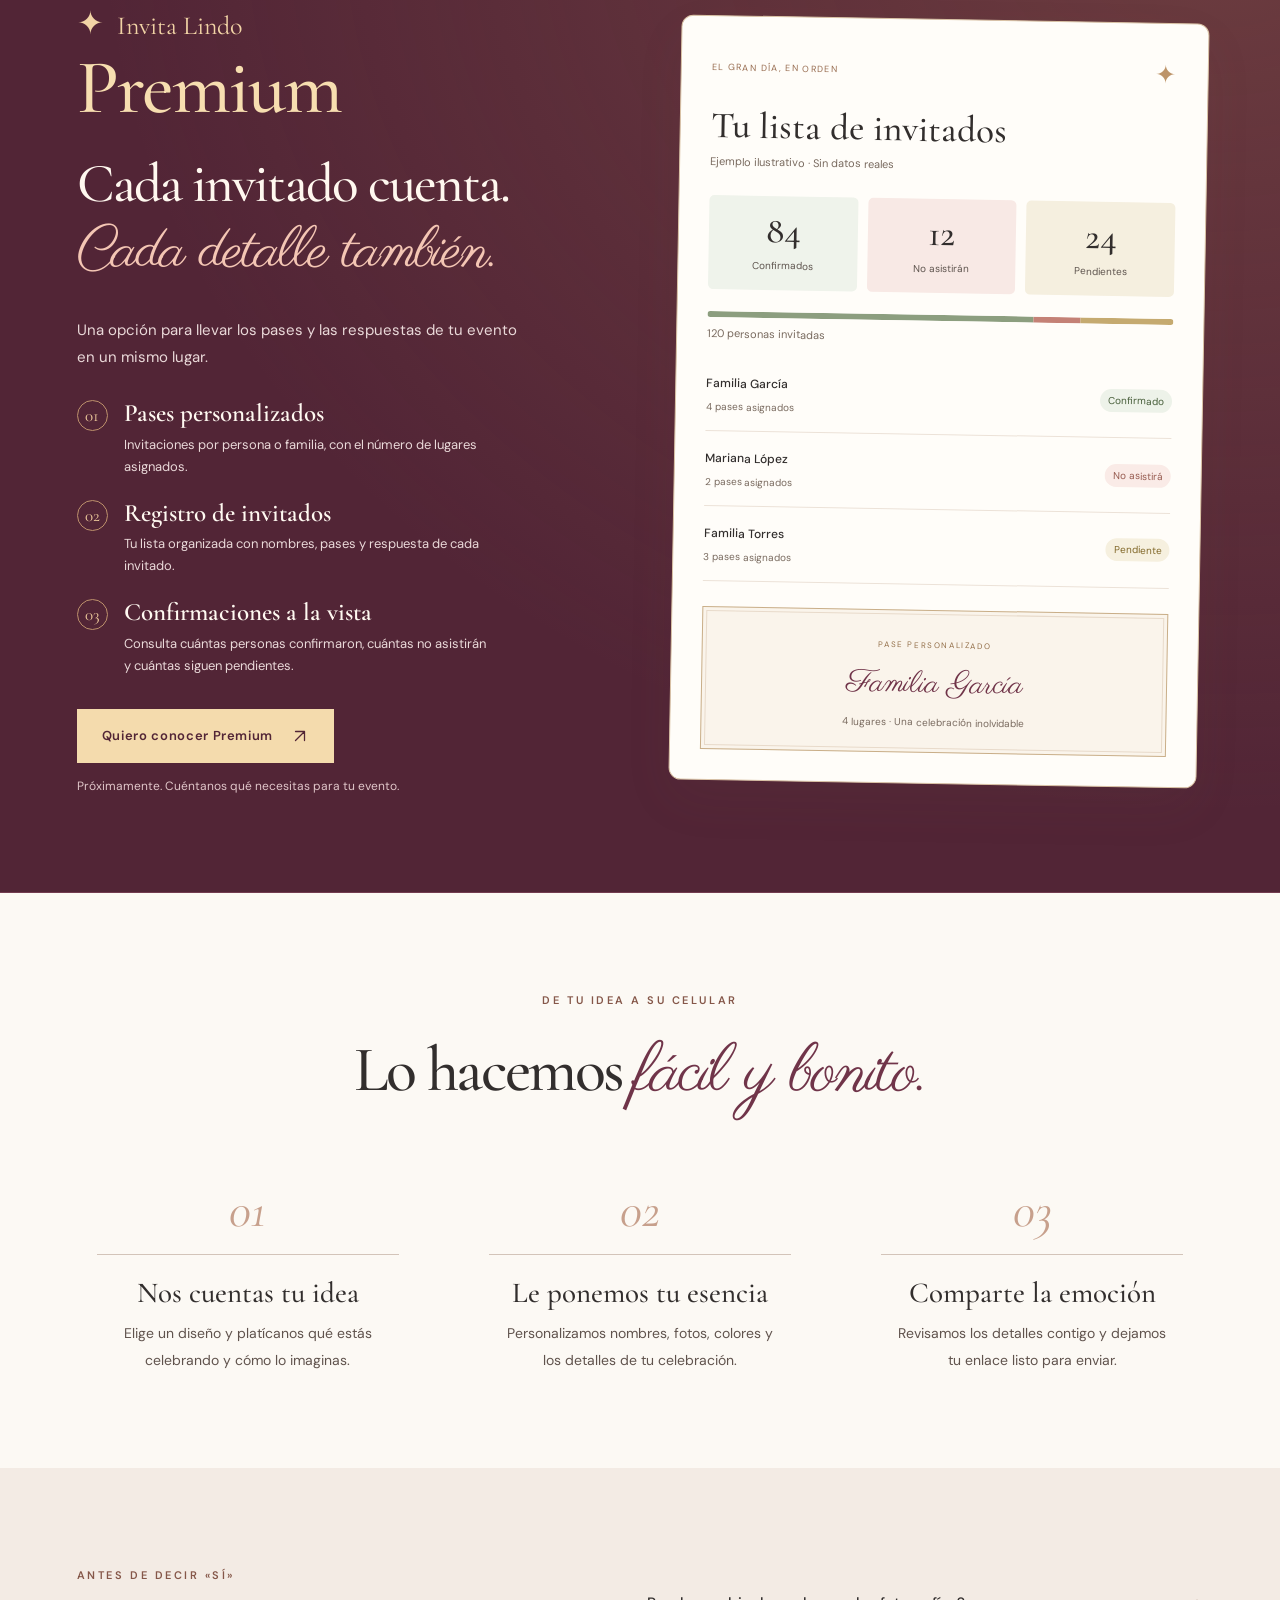
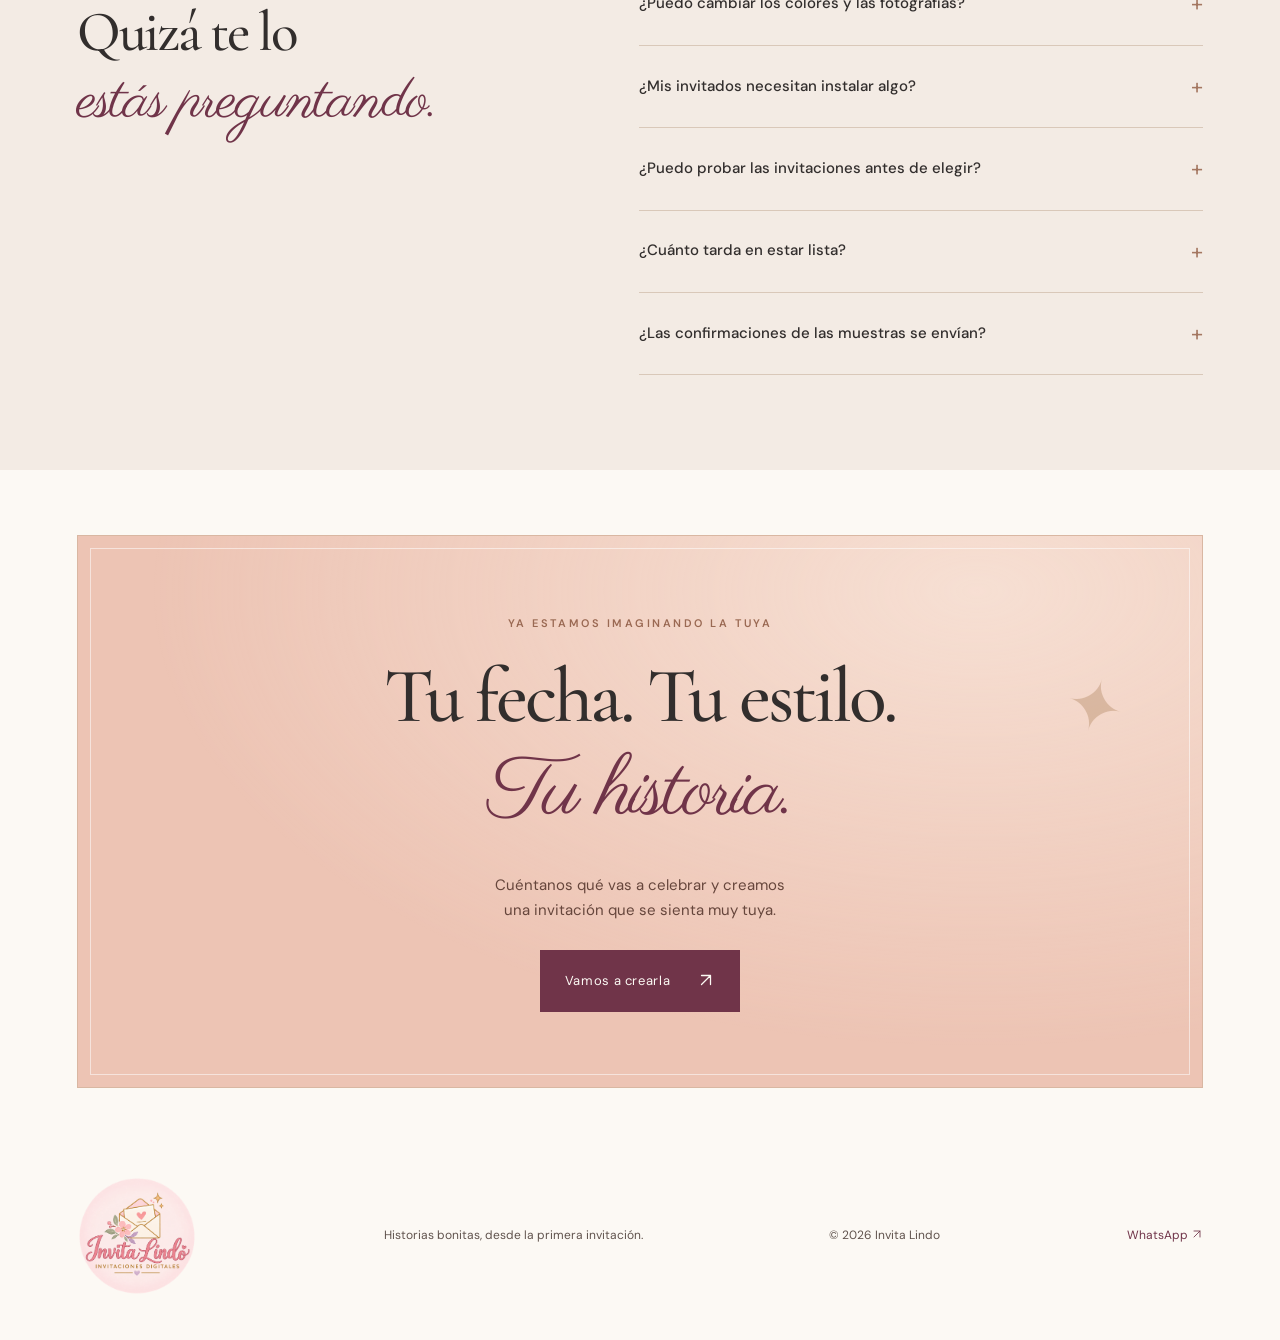
==== commit ee7210ef: "Compacta encabezado con marca horizontal y enlace a inicio" ====
--- a/index.html
+++ b/index.html
@@ -1,6 +1,6 @@
-<!doctype html><html lang="es"><head><meta charset="utf-8"><meta name="viewport" content="width=device-width,initial-scale=1"><meta name="theme-color" content="#fbf5ee"><meta name="description" content="Invita Lindo: invitaciones digitales para bodas, XV años, bautizos y cumpleaños. Explora los diseños desde cualquier dispositivo y encuentra el estilo de tu celebración."><title>Invita Lindo · Tu historia empieza aquí</title><link rel="preconnect" href="https://fonts.googleapis.com"><link rel="preconnect" href="https://fonts.gstatic.com" crossorigin><link href="https://fonts.googleapis.com/css2?family=DM+Sans:wght@400;500;600;700&family=Cormorant+Garamond:ital,wght@0,400;0,500;0,600;1,400;1,500&family=Parisienne&display=swap" rel="stylesheet"><link rel="stylesheet" href="./styles.css?v=premium2"><script src="./app.js?v=premium2" defer></script></head><body>
+<!doctype html><html lang="es"><head><meta charset="utf-8"><meta name="viewport" content="width=device-width,initial-scale=1"><meta name="theme-color" content="#fbf5ee"><meta name="description" content="Invita Lindo: invitaciones digitales para bodas, XV años, bautizos y cumpleaños. Explora los diseños desde cualquier dispositivo y encuentra el estilo de tu celebración."><title>Invita Lindo · Tu historia empieza aquí</title><link rel="preconnect" href="https://fonts.googleapis.com"><link rel="preconnect" href="https://fonts.gstatic.com" crossorigin><link href="https://fonts.googleapis.com/css2?family=DM+Sans:wght@400;500;600;700&family=Cormorant+Garamond:ital,wght@0,400;0,500;0,600;1,400;1,500&family=Parisienne&display=swap" rel="stylesheet"><link rel="stylesheet" href="./styles.css?v=marca-horizontal1"><script src="./app.js?v=marca-horizontal1" defer></script></head><body>
 <a class="skip" href="#contenido">Ir al contenido</a><a class="announcement premium-announcement" href="#premium"><span aria-hidden="true">✦</span> Conoce Invita Lindo Premium · Pases y control de invitados <span aria-hidden="true">↓</span></a>
-<header class="site-header"><a class="brand" href="#inicio" aria-label="Invita Lindo, inicio"><img class="brand-logo" src="./logo-invita-lindo.png" alt="Invita Lindo · Invitaciones digitales" width="120" height="120"></a><nav aria-label="Navegación principal"><a href="#colecciones">Diseños</a><a href="#incluye">Qué incluye</a><a class="nav-premium" href="#premium">Premium <span aria-hidden="true">✦</span></a><a href="#proceso">Cómo funciona</a><a href="#preguntas">Preguntas</a></nav><a class="button small" href="https://wa.me/527291767841?text=Hola%20Invita%20Lindo%2C%20me%20gustar%C3%ADa%20una%20invitaci%C3%B3n%20digital%20para%20mi%20evento." target="_blank" rel="noopener">Platiquemos <span><svg class="ui-icon" viewBox="0 0 24 24" aria-hidden="true" focusable="false"><path d="M6 18 18 6M6 6h12v12"/></svg></span></a><a class="header-premium" href="#premium">Premium <span aria-hidden="true">✦</span></a><button type="button" class="menu-toggle" aria-expanded="false" aria-controls="mobile-nav" aria-label="Abrir menú"><svg class="ui-icon menu-icon" viewBox="0 0 24 24" aria-hidden="true"><path d="M4 6h16M4 12h16M4 18h16"/></svg></button></header>
+<header class="site-header"><a class="brand" href="/" aria-label="Invita Lindo, inicio"><img class="brand-logo" src="./logo-invita-lindo.png" alt="Invita Lindo · Invitaciones digitales" width="120" height="120"><span class="brand-wordmark" aria-hidden="true"><span>Invita Lindo</span><small>INVITACIONES DIGITALES</small></span></a><nav aria-label="Navegación principal"><a href="#colecciones">Diseños</a><a href="#incluye">Qué incluye</a><a class="nav-premium" href="#premium">Premium <span aria-hidden="true">✦</span></a><a href="#proceso">Cómo funciona</a><a href="#preguntas">Preguntas</a></nav><a class="button small" href="https://wa.me/527291767841?text=Hola%20Invita%20Lindo%2C%20me%20gustar%C3%ADa%20una%20invitaci%C3%B3n%20digital%20para%20mi%20evento." target="_blank" rel="noopener">Platiquemos <span><svg class="ui-icon" viewBox="0 0 24 24" aria-hidden="true" focusable="false"><path d="M6 18 18 6M6 6h12v12"/></svg></span></a><a class="header-premium" href="#premium">Premium <span aria-hidden="true">✦</span></a><button type="button" class="menu-toggle" aria-expanded="false" aria-controls="mobile-nav" aria-label="Abrir menú"><svg class="ui-icon menu-icon" viewBox="0 0 24 24" aria-hidden="true"><path d="M4 6h16M4 12h16M4 18h16"/></svg></button></header>
 <nav id="mobile-nav" class="mobile-nav" aria-label="Menú móvil" hidden><a href="#colecciones">Explorar diseños</a><a href="#incluye">Qué incluye</a><a class="nav-premium" href="#premium">Premium <span aria-hidden="true">✦</span></a><a href="#proceso">Cómo funciona</a><a href="#preguntas">Preguntas frecuentes</a><a href="https://wa.me/527291767841?text=Hola%20Invita%20Lindo%2C%20me%20gustar%C3%ADa%20una%20invitaci%C3%B3n%20digital%20para%20mi%20evento." target="_blank" rel="noopener">Escríbenos por WhatsApp <svg class="ui-icon" viewBox="0 0 24 24" aria-hidden="true" focusable="false"><path d="M6 18 18 6M6 6h12v12"/></svg></a></nav>
 <main id="contenido"><section class="hero" id="inicio"><div class="hero-copy"><span class="eyebrow">HECHAS PARA TU GRAN DÍA</span><h1>Tu celebración<br>empieza con una<br><em>invitación bonita.</em></h1><p>Tu historia, tus colores y esa emoción que se siente desde el primer vistazo. Invitaciones digitales hechas para compartir lo que más importa.</p><a class="button" href="#colecciones">Encuentra tu invitación <span>↓</span></a><a class="hero-premium" href="#premium"><span class="hero-premium-star" aria-hidden="true">✦</span><span><strong>Descubre Premium</strong><small>Pases personalizados y control de invitados</small></span><span class="hero-premium-arrow" aria-hidden="true">↓</span></a><div class="hero-caption"><span class="tiny-spark">✦</span> Abre un diseño. Toca el sobre. Enamórate de los detalles.</div></div><div class="hero-phones" aria-label="Vista previa de nuestras invitaciones"><span class="halo halo-one" aria-hidden="true"></span><span class="halo halo-two" aria-hidden="true"></span><span class="hero-spark spark-one" aria-hidden="true">✦</span><span class="hero-spark spark-two" aria-hidden="true">✧</span><div class="device hero-side side-left"><span class="side-key" aria-hidden="true"></span><a class="device-touch" aria-label="Descubre la experiencia de Luz de Cielo" href="./BautizoLuz.html?v=6bd60b8"><span class="device-screen luz"><span class="statusbar" aria-hidden="true"><b>9:41</b><span>▮▮▮ &nbsp;◔ ▰</span></span><span class="island" aria-hidden="true"></span><span class="screen-content"><span class="screen-kicker">MI BAUTIZO</span><span class="screen-name">Santiago</span><span class="screen-ornament" aria-hidden="true">✦</span><span class="screen-photo"><img src="./muestra-bautizo-bebe.jpg" alt="" fetchpriority="high"></span><span class="screen-date">21 · AGOSTO · 2027</span><span class="screen-note">Con todo nuestro amor</span></span><span class="home-indicator" aria-hidden="true"></span></span><span class="device-glass" aria-hidden="true"></span></a></div><div class="device hero-main"><span class="side-key" aria-hidden="true"></span><a class="device-touch" aria-label="Descubre la experiencia de Velvet" href="./BodaVelvet.html?v=6bd60b8"><span class="device-screen velvet"><span class="statusbar" aria-hidden="true"><b>9:41</b><span>▮▮▮ &nbsp;◔ ▰</span></span><span class="island" aria-hidden="true"></span><span class="screen-content"><span class="screen-kicker">NOS CASAMOS</span><span class="screen-name">Emma <i>&amp;</i> Mateo</span><span class="screen-ornament" aria-hidden="true">✦</span><span class="screen-photo"><img src="./muestra-velvet-pareja.jpg" alt="" fetchpriority="high"></span><span class="screen-date">20 · NOVIEMBRE · 2027</span><span class="screen-note">Con todo nuestro amor</span></span><span class="home-indicator" aria-hidden="true"></span></span><span class="device-glass" aria-hidden="true"></span></a></div><div class="device hero-side side-right"><span class="side-key" aria-hidden="true"></span><a class="device-touch" aria-label="Descubre la experiencia de Confeti" href="./CumpleConfeti.html?v=6bd60b8"><span class="device-screen confeti"><span class="statusbar" aria-hidden="true"><b>9:41</b><span>▮▮▮ &nbsp;◔ ▰</span></span><span class="island" aria-hidden="true"></span><span class="screen-content"><span class="screen-kicker">UNA VUELTA MÁS AL SOL</span><span class="screen-name">Sofía</span><span class="birthday-number">30</span><span class="screen-photo"><img src="./muestra-cumple-pastel.jpg" alt="" fetchpriority="high"></span><span class="screen-date">19 · JUNIO · 2027</span><span class="screen-note">¡Esta fiesta es contigo!</span></span><span class="home-indicator" aria-hidden="true"></span></span><span class="device-glass" aria-hidden="true"></span></a></div><a class="phone-sticker" href="#colecciones">Explorar diseños <span><svg class="ui-icon" viewBox="0 0 24 24" aria-hidden="true" focusable="false"><path d="M6 18 18 6M6 6h12v12"/></svg></span></a></div></section>
 <div class="promise-strip"><span>Personalizada para ti</span><i>✦</i><span>Se comparte con un enlace</span><i>✦</i><span>Sin instalar aplicaciones</span><i>✦</i><span>Bonita en cada pantalla</span></div>
@@ -11,5 +11,5 @@
 <section class="process section-wrap" id="proceso"><div class="collection-heading"><span class="eyebrow">DE TU IDEA A SU CELULAR</span><h2>Lo hacemos <em>fácil y bonito.</em></h2></div><ol><li><span>01</span><h3>Nos cuentas tu idea</h3><p>Elige un diseño y platícanos qué estás celebrando y cómo lo imaginas.</p></li><li><span>02</span><h3>Le ponemos tu esencia</h3><p>Personalizamos nombres, fotos, colores y los detalles de tu celebración.</p></li><li><span>03</span><h3>Comparte la emoción</h3><p>Revisamos los detalles contigo y dejamos tu enlace listo para enviar.</p></li></ol></section>
 <section class="faq section-wrap" id="preguntas"><div><span class="eyebrow">ANTES DE DECIR «SÍ»</span><h2>Quizá te lo<br><em>estás preguntando.</em></h2></div><div class="faq-list"><details><summary>¿Puedo cambiar los colores y las fotografías?<span>+</span></summary><p>Sí. Partimos del diseño que te gusta y lo adaptamos con tus fotos, nombres, colores y datos del evento.</p></details><details><summary>¿Mis invitados necesitan instalar algo?<span>+</span></summary><p>No. Abren la invitación desde el enlace que les compartes por WhatsApp o por el medio que prefieras.</p></details><details><summary>¿Puedo probar las invitaciones antes de elegir?<span>+</span></summary><p>Claro. Toca cualquiera de los diseños del catálogo para explorar una muestra completa. Se abrirá directamente para que puedas recorrerla.</p></details><details><summary>¿Cuánto tarda en estar lista?<span>+</span></summary><p>Te confirmamos el tiempo de entrega al revisar el diseño, la fecha de tu evento y la información que necesitamos.</p></details><details><summary>¿Las confirmaciones de las muestras se envían?<span>+</span></summary><p>Las tres nuevas muestras permiten probar la confirmación sin enviar mensajes ni guardar datos. En tu invitación se puede conectar a WhatsApp.</p></details></div></section>
 <section class="contact" id="contacto"><span class="eyebrow">YA ESTAMOS IMAGINANDO LA TUYA</span><h2>Tu fecha. Tu estilo.<br><em>Tu historia.</em></h2><p>Cuéntanos qué vas a celebrar y creamos<br>una invitación que se sienta muy tuya.</p><a class="button" href="https://wa.me/527291767841?text=Hola%20Invita%20Lindo%2C%20me%20gustar%C3%ADa%20una%20invitaci%C3%B3n%20digital%20para%20mi%20evento." target="_blank" rel="noopener">Vamos a crearla <span><svg class="ui-icon" viewBox="0 0 24 24" aria-hidden="true" focusable="false"><path d="M6 18 18 6M6 6h12v12"/></svg></span></a><span class="contact-spark" aria-hidden="true">✦</span></section></main>
-<footer><a class="brand" href="#inicio"><img class="brand-logo" src="./logo-invita-lindo.png" alt="Invita Lindo · Invitaciones digitales" width="120" height="120"></a><p>Historias bonitas, desde la primera invitación.</p><span>© 2026 Invita Lindo</span><a href="https://wa.me/527291767841?text=Hola%20Invita%20Lindo%2C%20me%20gustar%C3%ADa%20una%20invitaci%C3%B3n%20digital%20para%20mi%20evento." target="_blank" rel="noopener">WhatsApp <svg class="ui-icon" viewBox="0 0 24 24" aria-hidden="true" focusable="false"><path d="M6 18 18 6M6 6h12v12"/></svg></a></footer>
+<footer><a class="brand" href="/"><img class="brand-logo" src="./logo-invita-lindo.png" alt="Invita Lindo · Invitaciones digitales" width="120" height="120"></a><p>Historias bonitas, desde la primera invitación.</p><span>© 2026 Invita Lindo</span><a href="https://wa.me/527291767841?text=Hola%20Invita%20Lindo%2C%20me%20gustar%C3%ADa%20una%20invitaci%C3%B3n%20digital%20para%20mi%20evento." target="_blank" rel="noopener">WhatsApp <svg class="ui-icon" viewBox="0 0 24 24" aria-hidden="true" focusable="false"><path d="M6 18 18 6M6 6h12v12"/></svg></a></footer>
 </body></html>
--- a/styles.css
+++ b/styles.css
@@ -28,3 +28,10 @@
 .premium-announcement{background:#703449;color:#fff8eb;font-size:11px;letter-spacing:.025em;min-height:36px;padding:6px 15px;height:auto;gap:12px;text-align:center}.premium-announcement span{color:#e7c797}.site-header nav .nav-premium{background:#703449;color:#fff8eb;padding:7px 14px;border-radius:30px;border:1px solid #703449;align-self:center;font-weight:600}.nav-premium span{color:#e7c797;margin-left:6px}.header-premium{display:none}.hero-premium{display:flex;align-items:center;gap:14px;max-width:365px;margin-top:22px;padding:15px 17px;border:1px solid #c2a06f;border-radius:5px;background:linear-gradient(115deg,#fff7e8,#f3dfc6);text-align:left;color:#703449;box-shadow:0 6px 18px #8b613515}.hero-premium-star{font-size:30px;color:#a6783e}.hero-premium strong{font:600 25px/1.15 var(--serif);display:block}.hero-premium small{font-size:11px;color:#665143;display:block;margin-top:4px;line-height:1.6}.hero-premium-arrow{margin-left:auto;font-size:23px}.hero-premium:hover{border-color:#703449;background:#f1ddc7}.premium{background:radial-gradient(ellipse at 95% 0,#a56e5350,transparent 65%),#522536;border-color:#733d50;position:relative}.premium-label{font:400 26px/1.2 var(--serif);border:0;padding:0;color:#f2d4a6;letter-spacing:0}.premium-label>span{font-size:32px;margin-right:7px}.premium-label strong{display:block;font:500 clamp(54px,6vw,84px)/1 var(--serif);letter-spacing:-.025em;margin:7px 0 0;color:#f7deb0}.premium h2{color:#fff8ef;margin-top:28px}.premium h2 em{color:#f4c6b4}.premium-copy>p,.premium-features p{color:#ead9d9}.premium-features h3{color:#fff9f1}.premium-features li>span{color:#f0cc9d;border-color:#bd916c}.premium-cta{background:#f4dbad;color:#522536;border-color:#f4dbad;font-weight:600}.premium-cta:hover{background:#fff0d6;color:#522536}.premium-copy .premium-note{color:#e0c6c9}.premium-preview{color:#322e2d}
 @media(max-width:850px){.header-premium{display:inline-flex;align-items:center;gap:8px;padding:8px 15px;background:#703449;color:#fff8eb;border:1px solid #c2a06f;border-radius:24px;font-size:12px;font-weight:600;margin-left:auto;margin-right:16px}.header-premium span{color:#e7c797}.site-header>.button{display:none}.hero-premium{margin:22px auto 0}.mobile-nav .nav-premium{background:#703449;color:#fff8eb;padding:12px 16px;border-radius:4px;margin:6px 0}}
 @media(max-width:560px){.premium-announcement{font-size:10px;line-height:1.5;min-height:39px;gap:8px}.header-premium{padding:8px 13px;font-size:12px;margin-right:12px}.hero-premium{max-width:335px}.hero-premium strong{font-size:26px}.hero-premium small{font-size:11px}.premium-label{font-size:24px}.premium-label strong{font-size:67px}.premium h2{font-size:40px}.premium-preview{margin-top:5px}}
+
+/* Marca horizontal y encabezado compacto. */
+html{scroll-padding-top:102px}.site-header{height:94px;gap:18px}.site-header .brand{height:auto;min-width:0;gap:10px}.site-header .brand-logo{width:66px;height:66px}.site-header .brand .brand-wordmark{display:block;font:400 35px/1.1 var(--script);letter-spacing:-.035em;color:#a54b65;white-space:nowrap}.site-header .brand .brand-wordmark>span{display:block}.site-header .brand .brand-wordmark small{font:500 8px/1.2 var(--sans);letter-spacing:.17em;margin-top:5px;color:#805e38}.site-header .brand:hover .brand-wordmark{color:#703449}.site-header nav{gap:23px}.site-header .button.small{white-space:nowrap}.mobile-nav{top:94px}
+@media(max-width:1100px){.site-header nav{gap:16px}.site-header .brand .brand-wordmark{font-size:31px}.site-header .brand-logo{width:60px;height:60px}.site-header{gap:12px}}
+@media(max-width:850px){.site-header{height:86px}.site-header .brand .brand-wordmark{font-size:32px}.header-premium{margin-left:auto;margin-right:0;flex-shrink:0}.menu-toggle{flex-shrink:0;padding:4px}.mobile-nav{top:86px}}
+@media(max-width:560px){html{scroll-padding-top:90px}.site-header{height:82px;padding:0 16px;gap:10px}.site-header .brand{height:auto;min-width:0;gap:6px}.site-header .brand-logo{width:48px;height:48px}.site-header .brand .brand-wordmark{font-size:28px}.site-header .brand .brand-wordmark small{font-size:6px;letter-spacing:.11em;margin-top:4px}.header-premium{font-size:11px;padding:7px 10px;gap:5px}.menu-icon{width:23px;height:23px}.mobile-nav{top:82px}}
+@media(max-width:360px){.site-header{padding:0 12px;gap:7px}.site-header .brand-logo{width:40px;height:40px}.site-header .brand .brand-wordmark{font-size:25px}.header-premium{padding:7px 8px}.site-header .brand .brand-wordmark small{font-size:5.5px}}
